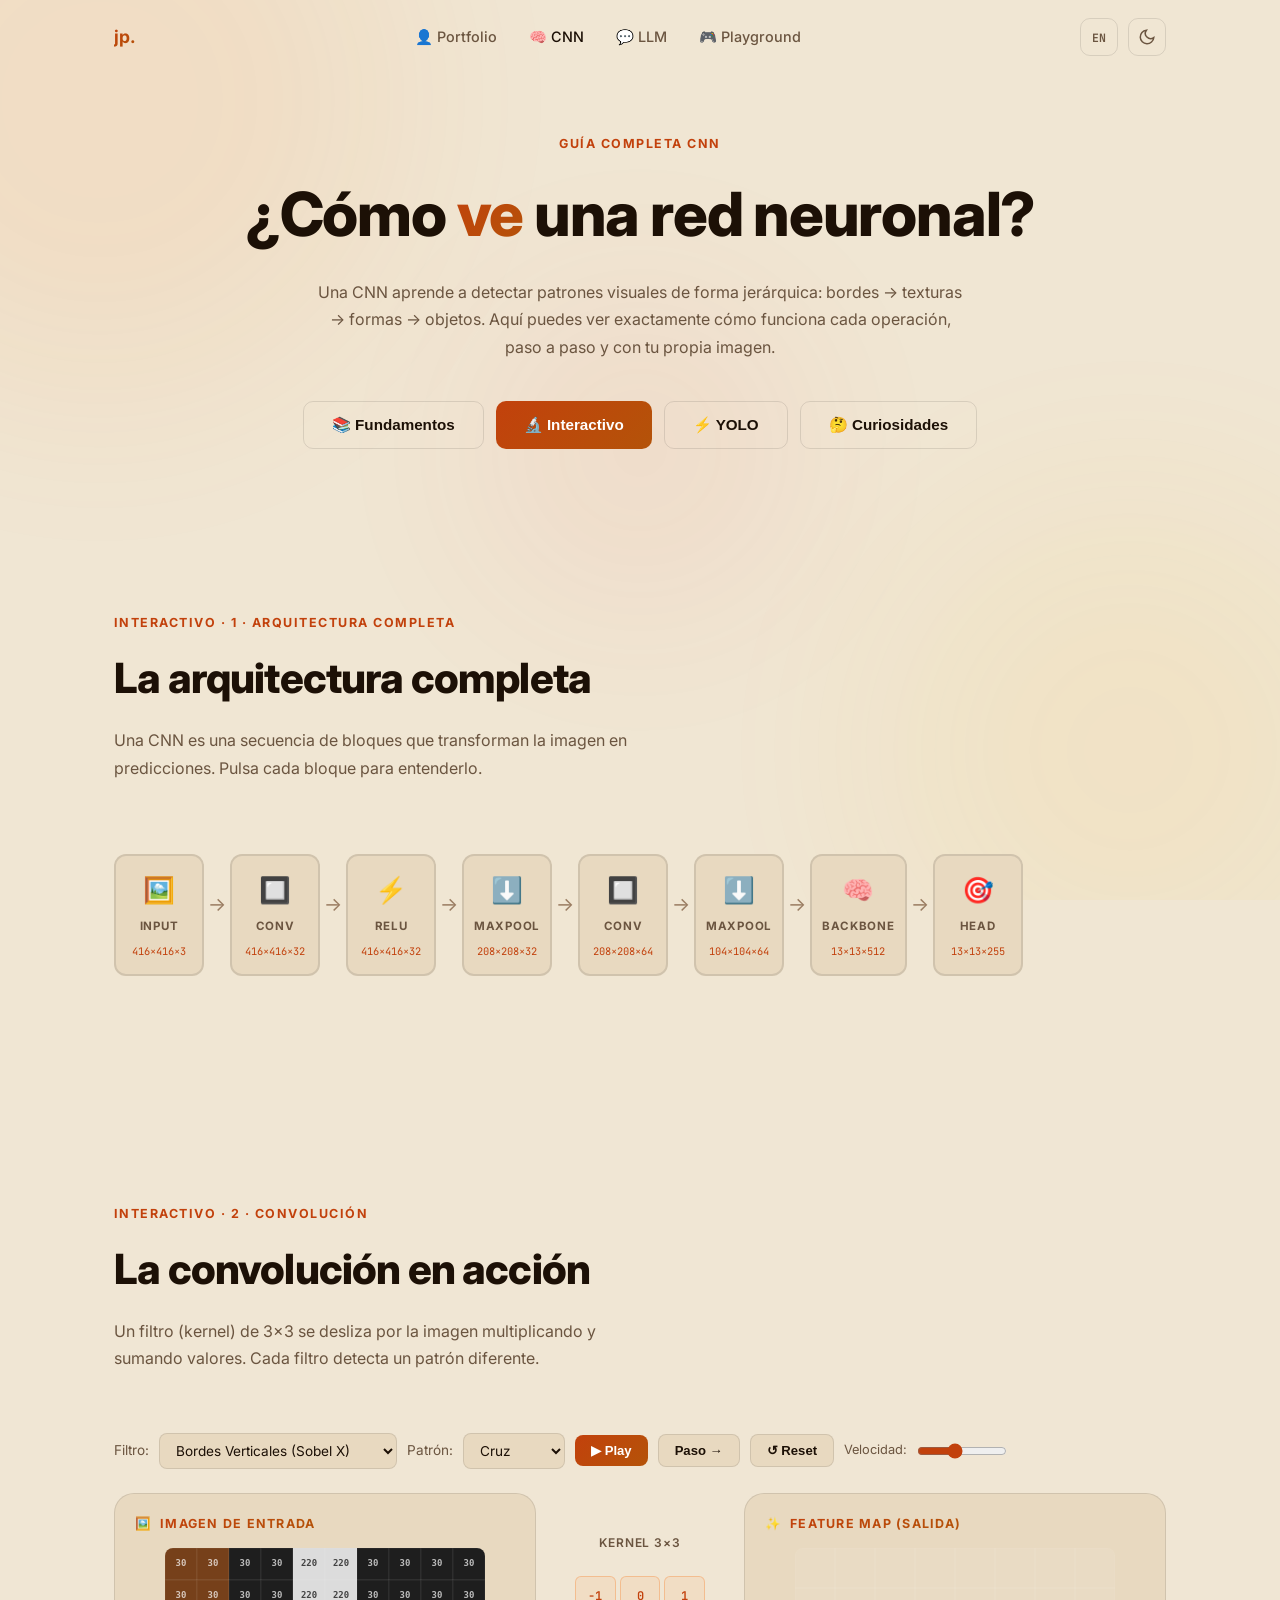
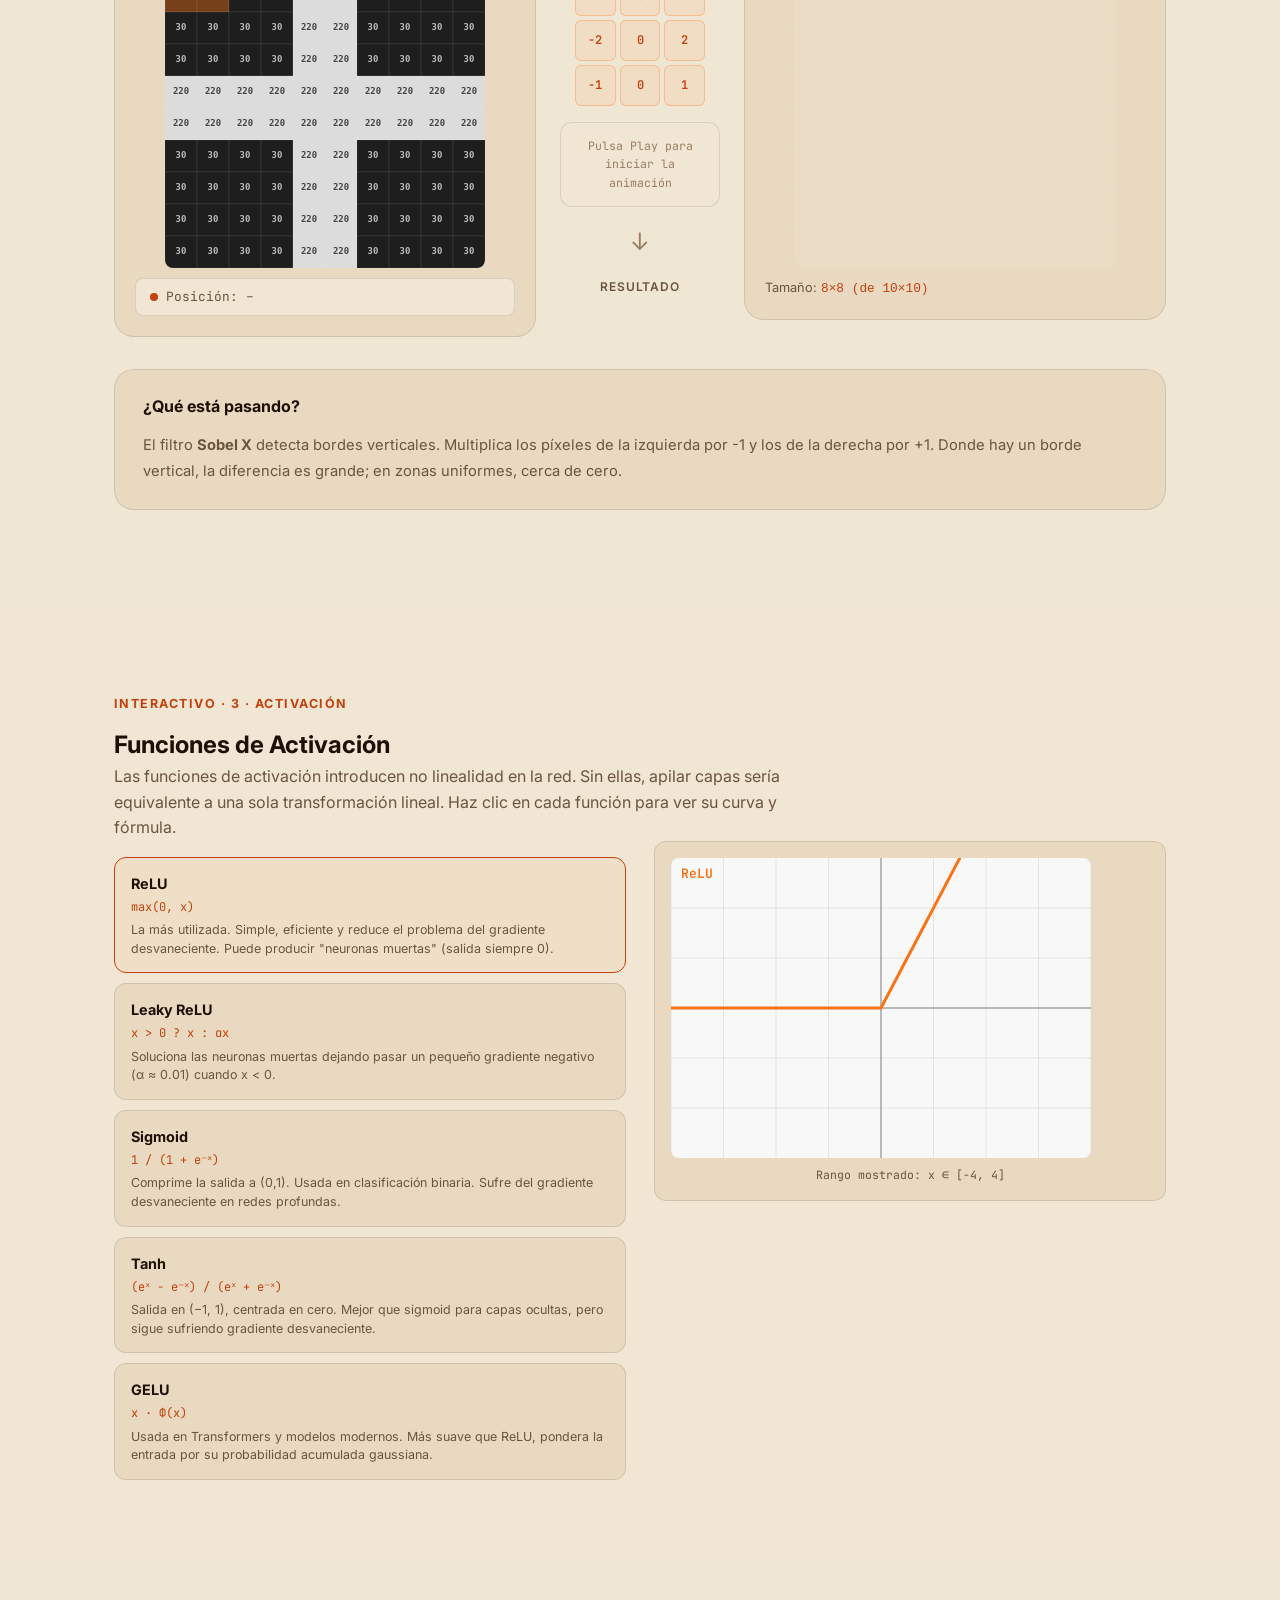
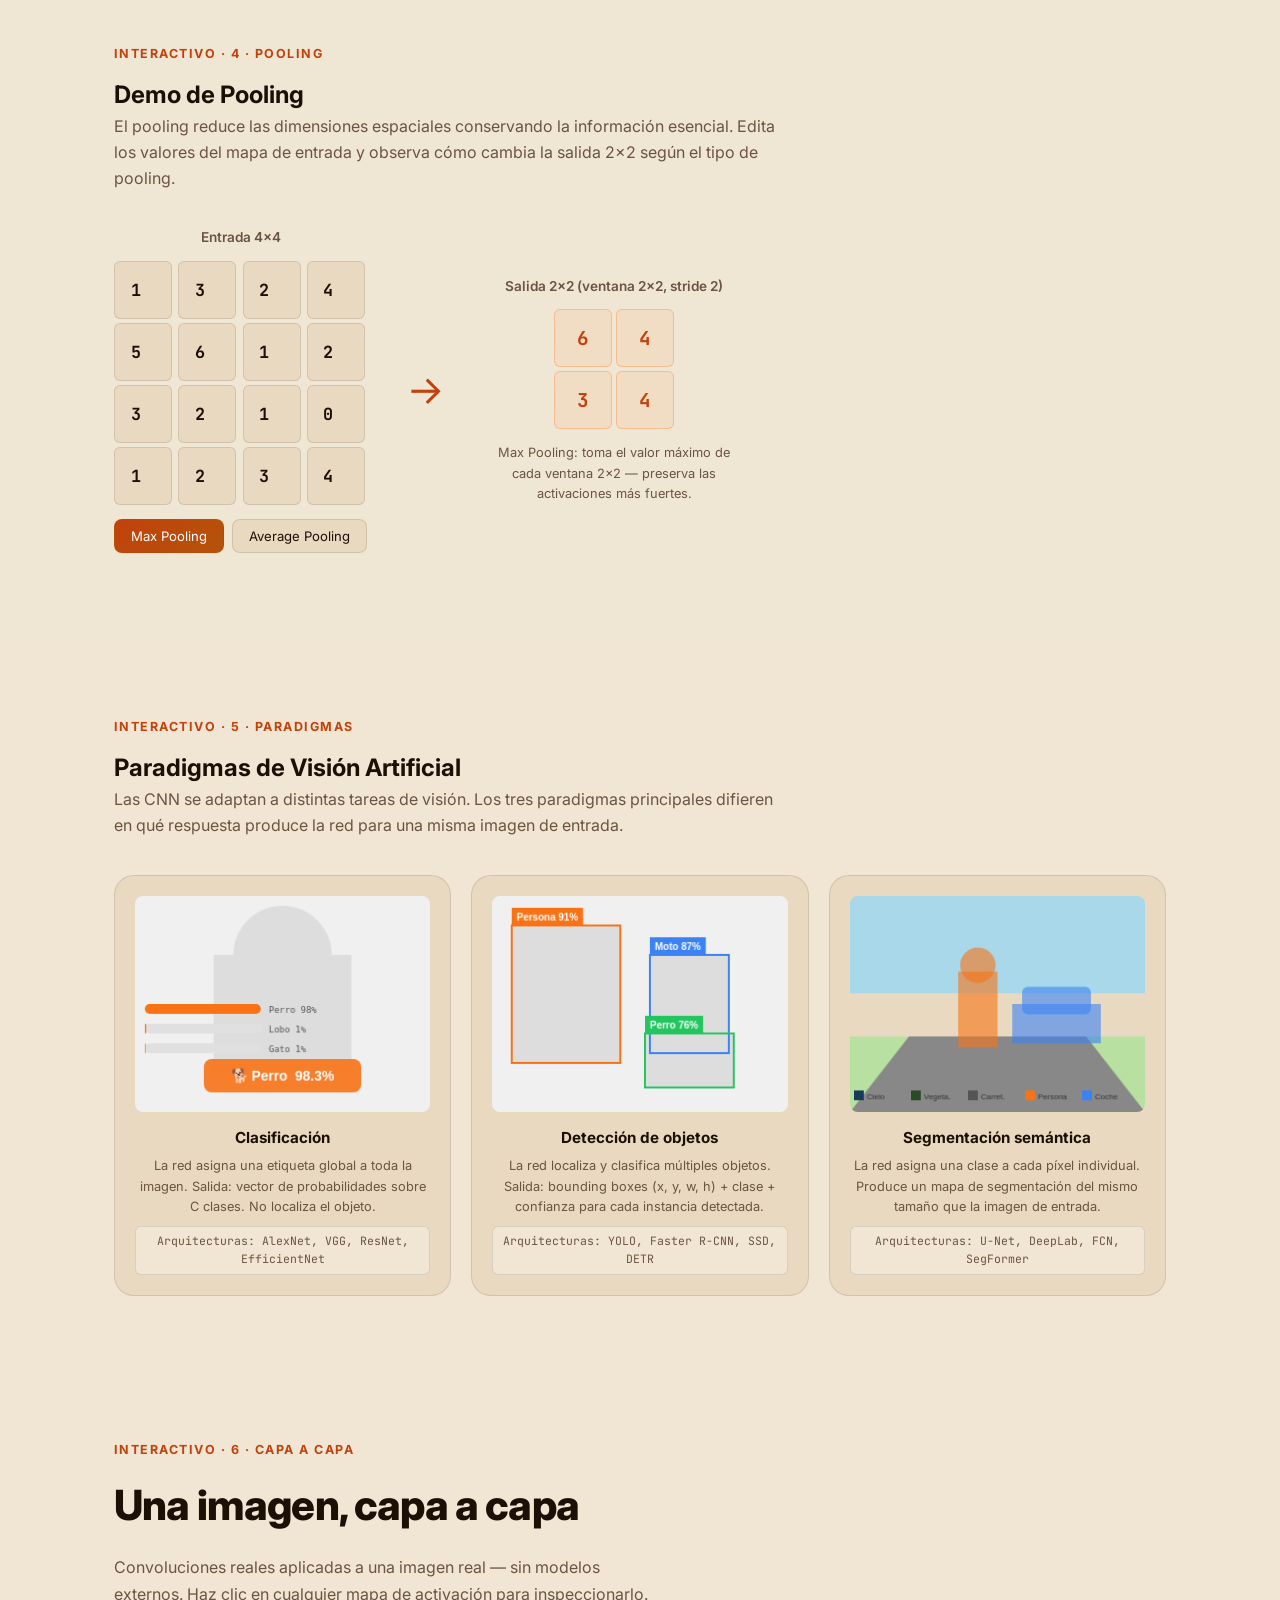
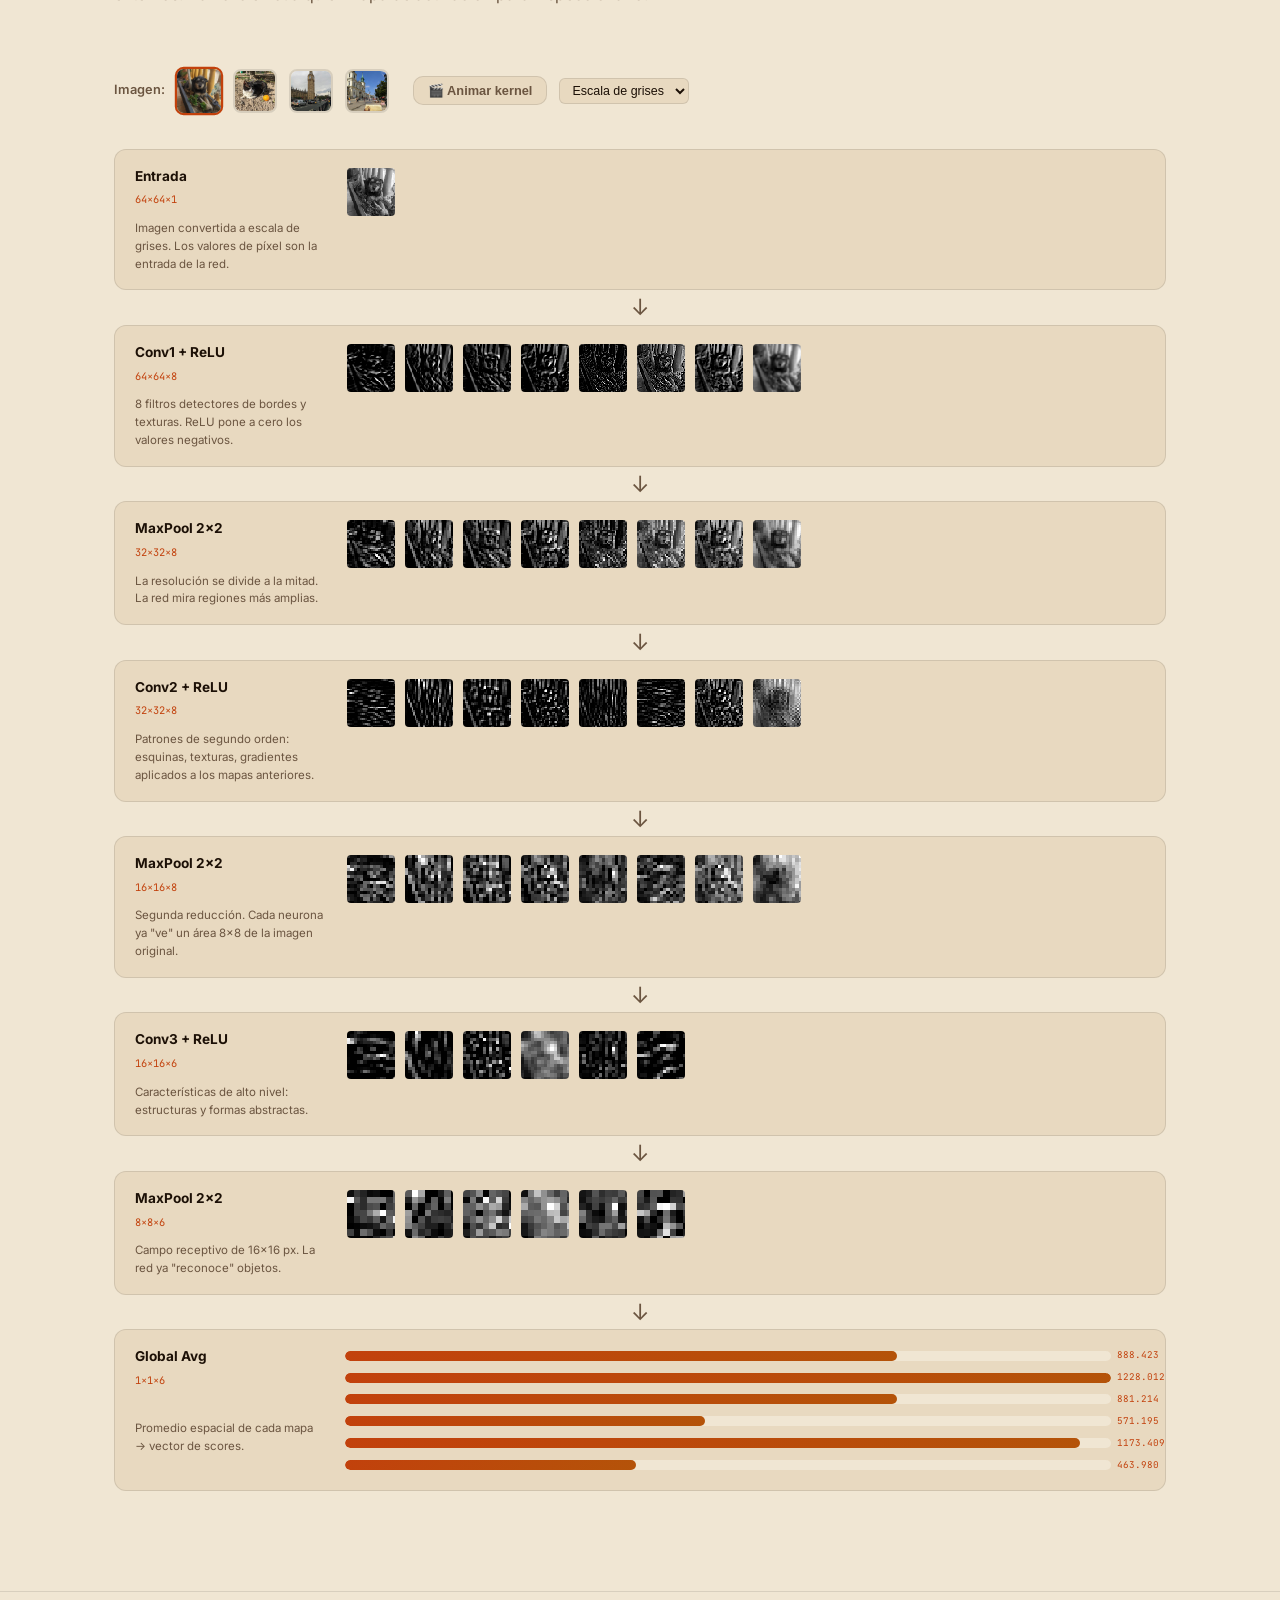
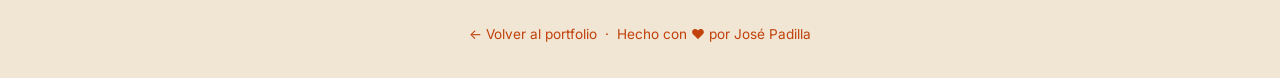
==== cnn.html @ 14a126c8 "Webpage up - First commit" ====
<!DOCTYPE html>
<html lang="es" data-theme="dark">

<head>
  <meta charset="UTF-8" />
  <meta name="viewport" content="width=device-width, initial-scale=1.0" />
  <title>CNNs · José Padilla</title>
  <meta name="description"
    content="Visualización interactiva de cómo funciona una red neuronal convolucional paso a paso." />
  <link rel="preconnect" href="https://fonts.googleapis.com" />
  <link rel="preconnect" href="https://fonts.gstatic.com" crossorigin />
  <link
    href="https://fonts.googleapis.com/css2?family=Inter:wght@400;500;600;700;800&family=JetBrains+Mono:wght@400;600&display=swap"
    rel="stylesheet" />
  <link rel="icon" type="image/svg+xml" href="favicon.svg" />
  <link rel="stylesheet" href="style.css" />


  <style>
    /* ── CNN PAGE EXTRAS ───────────────────────────────────── */
    .cnn-hero {
      padding: 130px 0 60px;
      text-align: center;
    }

    .cnn-hero .section-subtitle {
      max-width: 660px;
      margin: 0 auto 40px;
    }

    /* ── ARCHITECTURE PIPELINE ─────────────────────────────── */
    .arch-pipeline {
      display: flex;
      align-items: center;
      gap: 0;
      overflow-x: auto;
      padding: 12px 0 24px;
      scrollbar-width: thin;
      scrollbar-color: var(--accent) transparent;
    }

    .arch-block {
      display: flex;
      flex-direction: column;
      align-items: center;
      gap: 10px;
      cursor: pointer;
      flex-shrink: 0;
    }

    .arch-box {
      position: relative;
      border-radius: var(--radius);
      border: 2px solid var(--border);
      display: flex;
      flex-direction: column;
      align-items: center;
      justify-content: center;
      gap: 6px;
      padding: 14px 10px;
      transition: all var(--transition);
      min-width: 90px;
      background: var(--bg-card);
    }

    .arch-box:hover,
    .arch-block.active .arch-box {
      border-color: var(--accent);
      background: var(--bg-card-hover);
      transform: translateY(-4px);
      box-shadow: 0 8px 24px rgba(249, 115, 22, 0.25);
    }

    .arch-box .arch-icon {
      font-size: 1.6rem;
    }

    .arch-box .arch-name {
      font-size: 0.72rem;
      font-weight: 700;
      letter-spacing: 0.06em;
      text-transform: uppercase;
      color: var(--text-muted);
    }

    .arch-box .arch-shape {
      font-size: 0.65rem;
      font-family: 'JetBrains Mono', monospace;
      color: var(--accent);
      margin-top: 2px;
    }

    .arch-arrow {
      color: var(--text-dim);
      font-size: 1.2rem;
      flex-shrink: 0;
      padding: 0 4px;
      margin-top: -20px;
    }

    .arch-detail {
      display: none;
      background: var(--bg-card);
      border: 1px solid rgba(249, 115, 22, 0.3);
      border-radius: var(--radius-lg);
      padding: 28px 32px;
      margin-top: 24px;
      animation: fadeUp 0.3s ease;
    }

    .arch-detail.visible {
      display: grid;
      grid-template-columns: 1fr 1fr;
      gap: 24px;
    }

    .arch-detail h3 {
      grid-column: 1/-1;
      font-size: 1.1rem;
      font-weight: 700;
      margin-bottom: 4px;
    }

    .arch-detail p {
      color: var(--text-muted);
      font-size: 0.92rem;
      line-height: 1.7;
    }

    .arch-detail .formula {
      background: var(--bg);
      border: 1px solid var(--border);
      border-radius: var(--radius);
      padding: 16px;
      font-family: 'JetBrains Mono', monospace;
      font-size: 0.82rem;
      color: var(--accent-2);
      line-height: 1.8;
    }

    @media(max-width:600px) {
      .arch-detail.visible {
        grid-template-columns: 1fr;
      }
      .pool-layout {
        justify-content: center;
        margin-top: 28px;
      }
      .pool-arrow {
        display: none;
      }
      .pool-grid {
        width: fit-content;
        margin: 0 auto;
      }
      .pool-grid--output {
        grid-template-columns: repeat(2, 58px);
      }
      .pool-btns {
        justify-content: center;
      }
      .tensor-vis {
        flex-wrap: wrap;
        height: auto;
      }
      .arch-detail .formula {
        white-space: pre-wrap;
        word-break: break-word;
        font-size: 0.72rem;
      }
    }

    /* ── TENSOR VISUALIZER ─────────────────────────────────── */
    .tensor-vis {
      display: flex;
      gap: 3px;
      align-items: flex-end;
      min-height: 60px;
    }

    .tensor-slice {
      background: var(--gradient);
      border-radius: 2px;
      opacity: 0.7;
      transition: all 0.4s ease;
    }

    /* ── CONVOLUTION DEMO ──────────────────────────────────── */
    .conv-demo-grid {
      display: grid;
      grid-template-columns: 1fr auto 1fr;
      gap: 24px;
      align-items: start;
    }

    @media(max-width:768px) {
      .conv-demo-grid {
        grid-template-columns: 1fr 1fr;
        grid-template-rows: auto auto;
        gap: 10px;
      }
      .conv-demo-grid .conv-panel:first-child {
        grid-column: 1 / -1;
      }
      .conv-demo-grid .math-col {
        grid-column: 1;
        grid-row: 2;
        padding-top: 0;
      }
      .conv-demo-grid .conv-panel:last-child {
        grid-column: 2;
        grid-row: 2;
      }
      .math-arrow,
      .math-result-label {
        display: none;
      }
    }

    .conv-panel {
      background: var(--bg-card);
      border: 1px solid var(--border);
      border-radius: var(--radius-lg);
      padding: 20px;
    }

    .conv-panel h4 {
      font-size: 0.78rem;
      font-weight: 700;
      letter-spacing: 0.1em;
      text-transform: uppercase;
      color: var(--text-muted);
      margin-bottom: 14px;
      display: flex;
      align-items: center;
      gap: 8px;
    }

    .conv-panel h4 span {
      background: var(--gradient);
      -webkit-background-clip: text;
      -webkit-text-fill-color: transparent;
      background-clip: text;
    }

    canvas.grid-canvas {
      display: block;
      image-rendering: pixelated;
      border-radius: 8px;
      width: 100%;
      max-width: 320px;
      margin: 0 auto;
      cursor: default;
    }

    .math-col {
      display: flex;
      flex-direction: column;
      align-items: center;
      gap: 16px;
      padding-top: 40px;
    }

    .kernel-display {
      display: grid;
      grid-template-columns: repeat(3, 1fr);
      gap: 4px;
      width: 130px;
    }

    .kernel-cell {
      aspect-ratio: 1;
      display: flex;
      align-items: center;
      justify-content: center;
      border-radius: 6px;
      font-family: 'JetBrains Mono', monospace;
      font-size: 0.75rem;
      font-weight: 600;
      border: 1px solid rgba(249, 115, 22, 0.3);
      background: rgba(249, 115, 22, 0.08);
      color: var(--accent);
      transition: all 0.2s;
    }

    .math-step {
      background: var(--bg);
      border: 1px solid var(--border);
      border-radius: var(--radius);
      padding: 14px;
      font-family: 'JetBrains Mono', monospace;
      font-size: 0.72rem;
      color: var(--text-muted);
      width: 160px;
      text-align: center;
      min-height: 80px;
      display: flex;
      flex-direction: column;
      align-items: center;
      justify-content: center;
      gap: 4px;
      line-height: 1.6;
    }

    .math-result {
      font-size: 1.2rem;
      font-weight: 700;
      color: var(--accent);
    }

    .conv-controls {
      display: flex;
      gap: 10px;
      align-items: center;
      flex-wrap: wrap;
      margin-top: 20px;
    }

    .conv-controls select {
      padding: 8px 12px;
      background: var(--bg-card);
      border: 1px solid var(--border);
      border-radius: 8px;
      color: var(--text);
      font-family: inherit;
      font-size: 0.85rem;
      cursor: pointer;
    }

    .btn-sm {
      padding: 8px 16px;
      border-radius: 8px;
      font-size: 0.82rem;
      font-weight: 600;
      cursor: pointer;
      border: none;
      transition: all var(--transition);
    }

    .btn-sm.primary {
      background: var(--gradient);
      color: white;
    }

    .btn-sm.secondary {
      background: var(--bg-card);
      border: 1px solid var(--border);
      color: var(--text);
    }

    .btn-sm:hover {
      transform: translateY(-1px);
      opacity: 0.9;
    }

    .btn-sm:disabled {
      opacity: 0.4;
      cursor: not-allowed;
      transform: none;
    }

    .speed-label {
      font-size: 0.8rem;
      color: var(--text-muted);
    }

    input[type=range] {
      accent-color: var(--accent);
    }

    /* ── IMAGE UPLOAD ──────────────────────────────────────── */
    .upload-zone {
      border: 2px dashed rgba(249, 115, 22, 0.4);
      border-radius: var(--radius-lg);
      padding: 48px 24px;
      text-align: center;
      cursor: pointer;
      transition: all var(--transition);
      background: rgba(249, 115, 22, 0.03);
      position: relative;
    }

    .upload-zone:hover,
    .upload-zone.dragover {
      border-color: var(--accent);
      background: rgba(249, 115, 22, 0.07);
    }

    .upload-zone input[type=file] {
      position: absolute;
      inset: 0;
      opacity: 0;
      cursor: pointer;
      width: 100%;
      height: 100%;
    }

    .upload-icon {
      font-size: 2.5rem;
      margin-bottom: 12px;
    }

    .upload-zone p {
      color: var(--text-muted);
      font-size: 0.9rem;
    }

    .upload-zone strong {
      color: var(--text);
    }

    .layers-pipeline {
      display: flex;
      flex-direction: column;
      gap: 32px;
      margin-top: 40px;
    }

    .layer-row {
      display: grid;
      grid-template-columns: 200px 1fr;
      gap: 24px;
      align-items: center;
    }

    @media(max-width:640px) {
      .layer-row {
        grid-template-columns: 1fr;
      }
    }

    .layer-info {}

    .layer-info .layer-badge {
      display: inline-block;
      padding: 4px 12px;
      border-radius: 100px;
      font-size: 0.72rem;
      font-weight: 700;
      letter-spacing: 0.08em;
      text-transform: uppercase;
      margin-bottom: 8px;
    }

    .badge-conv {
      background: rgba(249, 115, 22, 0.15);
      color: var(--accent);
      border: 1px solid rgba(249, 115, 22, 0.3);
    }

    .badge-relu {
      background: rgba(251, 191, 36, 0.15);
      color: var(--accent-2);
      border: 1px solid rgba(251, 191, 36, 0.3);
    }

    .badge-pool {
      background: rgba(34, 197, 94, 0.12);
      color: #4ade80;
      border: 1px solid rgba(34, 197, 94, 0.25);
    }

    .badge-deep {
      background: rgba(168, 85, 247, 0.12);
      color: #c084fc;
      border: 1px solid rgba(168, 85, 247, 0.25);
    }

    .layer-info h4 {
      font-size: 0.95rem;
      font-weight: 700;
      margin-bottom: 4px;
    }

    .layer-info p {
      font-size: 0.82rem;
      color: var(--text-muted);
      line-height: 1.6;
    }

    .layer-canvases {
      display: flex;
      gap: 10px;
      overflow-x: auto;
      padding-bottom: 4px;
    }

    .layer-canvases canvas {
      border-radius: 8px;
      image-rendering: pixelated;
      flex-shrink: 0;
      border: 1px solid var(--border);
    }

    .layer-divider {
      display: flex;
      align-items: center;
      gap: 12px;
      color: var(--text-dim);
      font-size: 0.8rem;
      font-family: 'JetBrains Mono', monospace;
    }

    .layer-divider::before,
    .layer-divider::after {
      content: '';
      flex: 1;
      height: 1px;
      background: var(--border);
    }

    /* ── YOLO SECTION ──────────────────────────────────────── */
    .yolo-grid-wrap {
      display: grid;
      grid-template-columns: 1fr 1fr;
      gap: 32px;
      align-items: start;
    }

    @media(max-width:768px) {
      .yolo-grid-wrap {
        grid-template-columns: 1fr;
      }
    }

    .yolo-canvas-wrap {
      position: relative;
      background: var(--bg-card);
      border: 1px solid var(--border);
      border-radius: var(--radius-lg);
      overflow: hidden;
    }

    #yoloCanvas {
      display: block;
      width: 100%;
    }

    .yolo-steps {
      display: flex;
      flex-direction: column;
      gap: 16px;
    }

    .yolo-step {
      background: var(--bg-card);
      border: 1px solid var(--border);
      border-radius: var(--radius);
      padding: 18px 20px;
      cursor: pointer;
      transition: all var(--transition);
      border-left: 3px solid transparent;
    }

    .yolo-step:hover,
    .yolo-step.active {
      border-left-color: var(--accent);
      background: var(--bg-card-hover);
    }

    .yolo-step .step-num {
      font-size: 0.68rem;
      font-weight: 700;
      letter-spacing: 0.1em;
      text-transform: uppercase;
      color: var(--accent);
      margin-bottom: 4px;
    }

    .yolo-step h4 {
      font-size: 0.9rem;
      font-weight: 700;
      margin-bottom: 4px;
    }

    .yolo-step p {
      font-size: 0.82rem;
      color: var(--text-muted);
      line-height: 1.6;
    }

    /* ── OUTPUT FORMAT ─────────────────────────────────────── */
    .output-format {
      display: flex;
      gap: 6px;
      flex-wrap: wrap;
      margin-top: 16px;
    }

    .out-box {
      padding: 8px 12px;
      border-radius: 8px;
      font-family: 'JetBrains Mono', monospace;
      font-size: 0.75rem;
      font-weight: 600;
      text-align: center;
    }

    .out-box small {
      display: block;
      font-size: 0.65rem;
      opacity: 0.7;
      font-weight: 400;
      margin-top: 2px;
    }

    .out-coord {
      background: rgba(249, 115, 22, 0.12);
      color: var(--accent);
      border: 1px solid rgba(249, 115, 22, 0.3);
    }

    .out-conf {
      background: rgba(251, 191, 36, 0.12);
      color: var(--accent-2);
      border: 1px solid rgba(251, 191, 36, 0.3);
    }

    .out-class {
      background: rgba(168, 85, 247, 0.12);
      color: #c084fc;
      border: 1px solid rgba(168, 85, 247, 0.3);
    }

    /* ── STEP INDICATOR ────────────────────────────────────── */
    .step-indicator {
      display: flex;
      align-items: center;
      gap: 8px;
      font-family: 'JetBrains Mono', monospace;
      font-size: 0.8rem;
      color: var(--text-muted);
      padding: 8px 14px;
      background: var(--bg);
      border-radius: 8px;
      border: 1px solid var(--border);
    }

    .step-indicator .dot {
      width: 8px;
      height: 8px;
      border-radius: 50%;
      background: var(--accent);
      animation: pulse 1.2s ease infinite;
    }

    /* ── TABS ────────────────────────────────────────────────── */
    .tab-nav-btn {
      background: none;
      border: none;
      color: var(--text-muted);
      font: inherit;
      cursor: pointer;
      padding: 0;
      transition: color 0.2s;
    }

    .tab-nav-btn:hover {
      color: var(--text);
    }

    .tab-nav-btn.active {
      color: var(--accent);
    }

    .cnn-subnav {
      display: flex;
      gap: 0;
      background: var(--bg);
      border-bottom: 1px solid var(--border);
      position: sticky;
      top: 72px;
      z-index: 90;
      overflow-x: auto;
      scrollbar-width: none;
    }

    .cnn-subnav::-webkit-scrollbar {
      display: none;
    }

    .cnn-subnav-btn {
      padding: 14px 26px;
      background: none;
      border: none;
      border-bottom: 3px solid transparent;
      color: var(--text-muted);
      font-family: inherit;
      font-size: 0.88rem;
      font-weight: 600;
      cursor: pointer;
      transition: all 0.2s;
      white-space: nowrap;
      flex-shrink: 0;
    }

    .cnn-subnav-btn.active {
      color: var(--accent);
      border-bottom-color: var(--accent);
    }

    .cnn-subnav-btn:hover:not(.active) {
      color: var(--text);
    }

    .tab-panel {
      display: none;
    }

    .tab-panel.active {
      display: block;
    }

    /* ── HISTORY TIMELINE ────────────────────────────────────── */
    .cnn-timeline {
      position: relative;
      padding-left: 52px;
    }

    .cnn-timeline::before {
      content: '';
      position: absolute;
      left: 20px;
      top: 0;
      bottom: 0;
      width: 2px;
      background: var(--gradient);
      border-radius: 2px;
    }

    .cnn-tl-item {
      position: relative;
      margin-bottom: 28px;
    }

    .cnn-tl-item::before {
      content: attr(data-year);
      position: absolute;
      left: -64px;
      top: 4px;
      font-family: 'JetBrains Mono', monospace;
      font-size: 0.68rem;
      font-weight: 700;
      color: var(--accent);
      background: var(--bg-card);
      border: 1px solid var(--border);
      padding: 3px 7px;
      border-radius: 6px;
      white-space: nowrap;
    }

    .cnn-tl-dot {
      position: absolute;
      left: -37px;
      top: 8px;
      width: 12px;
      height: 12px;
      border-radius: 50%;
      background: var(--gradient);
      border: 2px solid var(--bg);
    }

    .cnn-tl-card {
      background: var(--bg-card);
      border: 1px solid var(--border);
      border-radius: var(--radius);
      padding: 14px 18px;
    }

    .cnn-tl-card h4 {
      font-size: 0.92rem;
      font-weight: 700;
      margin-bottom: 4px;
    }

    .cnn-tl-card p {
      font-size: 0.82rem;
      color: var(--text-muted);
      line-height: 1.6;
      margin: 0;
    }

    .cnn-tl-badge {
      display: inline-block;
      font-size: 0.65rem;
      font-weight: 700;
      background: var(--gradient);
      color: white;
      padding: 2px 7px;
      border-radius: 4px;
      margin-bottom: 7px;
      font-family: 'JetBrains Mono', monospace;
    }

    /* ── COMPONENTS / APPS / LIMITS / REFS ─────────────────────── */
    .comp-grid {
      display: grid;
      grid-template-columns: repeat(auto-fit, minmax(240px, 1fr));
      gap: 14px;
    }

    .comp-card {
      background: var(--bg-card);
      border: 1px solid var(--border);
      border-radius: var(--radius);
      padding: 18px 20px;
    }

    .comp-card .comp-icon {
      font-size: 1.6rem;
      margin-bottom: 8px;
    }

    .comp-card h4 {
      font-size: 0.92rem;
      font-weight: 700;
      margin-bottom: 5px;
    }

    .comp-card p {
      font-size: 0.8rem;
      color: var(--text-muted);
      line-height: 1.6;
      margin-bottom: 8px;
    }

    .comp-card .comp-formula {
      font-family: 'JetBrains Mono', monospace;
      font-size: 0.7rem;
      color: var(--accent);
      background: var(--bg);
      border: 1px solid var(--border);
      padding: 7px 10px;
      border-radius: 6px;
      line-height: 1.7;
    }

    .why-grid {
      display: grid;
      grid-template-columns: repeat(auto-fit, minmax(200px, 1fr));
      gap: 12px;
    }

    .why-card {
      background: var(--bg-card);
      border: 1px solid rgba(249, 115, 22, 0.25);
      border-radius: var(--radius);
      padding: 16px 18px;
    }

    .why-card h4 {
      font-size: 0.88rem;
      font-weight: 700;
      color: var(--accent);
      margin-bottom: 5px;
    }

    .why-card p {
      font-size: 0.8rem;
      color: var(--text-muted);
      line-height: 1.6;
      margin: 0;
    }

    .app-grid {
      display: grid;
      grid-template-columns: repeat(auto-fit, minmax(190px, 1fr));
      gap: 12px;
    }

    .app-card {
      background: var(--bg-card);
      border: 1px solid var(--border);
      border-radius: var(--radius);
      padding: 16px 18px;
    }

    .app-card .app-icon {
      font-size: 1.4rem;
      margin-bottom: 7px;
    }

    .app-card h4 {
      font-size: 0.88rem;
      font-weight: 700;
      margin-bottom: 4px;
    }

    .app-card p {
      font-size: 0.78rem;
      color: var(--text-muted);
      line-height: 1.5;
      margin: 0;
    }

    .limit-grid {
      display: grid;
      grid-template-columns: repeat(auto-fit, minmax(240px, 1fr));
      gap: 12px;
    }

    .limit-card {
      background: var(--bg-card);
      border: 1px solid rgba(239, 68, 68, 0.2);
      border-radius: var(--radius);
      padding: 16px 18px;
    }

    .limit-card h4 {
      font-size: 0.88rem;
      font-weight: 700;
      margin-bottom: 4px;
    }

    .limit-card p {
      font-size: 0.8rem;
      color: var(--text-muted);
      line-height: 1.6;
      margin: 0;
    }

    .ref-list {
      list-style: none;
      padding: 0;
      display: flex;
      flex-direction: column;
      gap: 8px;
    }

    .ref-list li {
      font-size: 0.82rem;
      line-height: 1.6;
      padding: 10px 14px;
      background: var(--bg-card);
      border: 1px solid var(--border);
      border-radius: var(--radius);
    }

    .ref-list a {
      color: var(--accent);
    }

    .ref-year {
      font-family: 'JetBrains Mono', monospace;
      font-size: 0.7rem;
      color: var(--accent);
      font-weight: 700;
      margin-right: 8px;
    }

    /* ── ACTIVATION CHART ────────────────────────────────────── */
    .act-wrap {
      background: var(--bg-card);
      border: 1px solid var(--border);
      border-radius: var(--radius-lg);
      padding: 24px;
    }

    #activationCanvas {
      display: block;
      width: 100%;
      border-radius: 8px;
    }

    .act-legend {
      display: flex;
      gap: 20px;
      margin-top: 12px;
      flex-wrap: wrap;
    }

    .act-legend-item {
      display: flex;
      align-items: center;
      gap: 7px;
      font-size: 0.82rem;
    }

    .act-legend-dot {
      width: 16px;
      height: 4px;
      border-radius: 2px;
    }

    .act-cards {
      display: grid;
      grid-template-columns: repeat(auto-fit, minmax(175px, 1fr));
      gap: 12px;
      margin-top: 16px;
    }

    .act-card {
      background: var(--bg);
      border: 1px solid var(--border);
      border-radius: var(--radius);
      padding: 14px 16px;
    }

    .act-card h5 {
      font-size: 0.85rem;
      font-weight: 700;
      margin-bottom: 4px;
    }

    .act-card .act-formula {
      font-family: 'JetBrains Mono', monospace;
      font-size: 0.75rem;
      color: var(--accent);
      margin-bottom: 4px;
    }

    .act-card p {
      font-size: 0.78rem;
      color: var(--text-muted);
      line-height: 1.5;
      margin: 0;
    }

    /* ── POOLING DEMO ─────────────────────────────────────────── */
    .pool-demo-wrap {
      display: flex;
      align-items: center;
      gap: 28px;
      flex-wrap: wrap;
    }

    .pool-grid-4 {
      display: grid;
      grid-template-columns: repeat(4, 1fr);
      gap: 4px;
    }

    .pool-grid-2 {
      display: grid;
      grid-template-columns: repeat(2, 1fr);
      gap: 4px;
    }

    .pool-cell {
      width: 52px;
      height: 52px;
      display: flex;
      align-items: center;
      justify-content: center;
      font-family: 'JetBrains Mono', monospace;
      font-weight: 700;
      font-size: 1rem;
      border-radius: 6px;
      border: 1px solid;
    }

    .pool-result-cell {
      width: 108px;
      height: 108px;
      font-size: 1.4rem;
    }

    .pool-arrow {
      font-size: 2rem;
      color: var(--accent);
    }

    #poolFormula {
      font-size: 0.8rem;
      color: var(--text-muted);
      margin-top: 10px;
      font-family: 'JetBrains Mono', monospace;
    }

    /* ── PARADIGMS ────────────────────────────────────────────── */
    .paradigm-grid {
      display: grid;
      grid-template-columns: repeat(auto-fit, minmax(210px, 1fr));
      gap: 20px;
      margin-top: 36px;
    }

    .paradigm-card {
      background: var(--bg-card);
      border: 1px solid var(--border);
      border-radius: var(--radius-lg);
      padding: 20px;
      text-align: center;
    }

    .paradigm-card canvas {
      display: block;
      margin: 0 auto;
      border-radius: 8px;
      max-width: 100%;
    }

    .paradigm-card h4 {
      font-size: 0.95rem;
      font-weight: 700;
      margin: 14px 0 6px;
    }

    .paradigm-card p {
      font-size: 0.8rem;
      color: var(--text-muted);
      line-height: 1.6;
      margin: 0;
    }

    /* ── FUNDAMENTOS SECTIONS ─────────────────────────────────── */
    .fund-section {
      padding: 80px 0;
    }

    .fund-section--alt {
      background: rgba(255, 255, 255, 0.015);
    }

    .fund-lead {
      font-size: 1.05rem;
      color: var(--text-muted);
      max-width: 760px;
      line-height: 1.8;
      margin-bottom: 36px;
    }

    .fund-two-col {
      display: grid;
      grid-template-columns: 1fr 1fr;
      gap: 20px;
    }

    @media(max-width:700px) {
      .fund-two-col {
        grid-template-columns: 1fr;
      }
    }

    .fund-box {
      background: var(--bg-card);
      border: 1px solid var(--border);
      border-radius: var(--radius);
      padding: 22px 24px;
    }

    .fund-box--problem {
      border-color: rgba(239, 68, 68, 0.2);
    }

    .fund-box--solution {
      border-color: rgba(34, 197, 94, 0.2);
    }

    .fund-box h3 {
      font-size: 0.95rem;
      font-weight: 700;
      margin-bottom: 14px;
    }

    .fund-box ul {
      margin: 0;
      padding-left: 20px;
    }

    .fund-box li {
      font-size: 0.85rem;
      color: var(--text-muted);
      line-height: 1.7;
      margin-bottom: 6px;
    }

    /* History timeline (Fundamentos version) */
    .hist-timeline {
      position: relative;
      display: flex;
      flex-direction: column;
      gap: 0;
    }

    .hist-timeline::before {
      content: '';
      position: absolute;
      left: 74px;
      top: 0;
      bottom: 0;
      width: 2px;
      background: var(--gradient);
      border-radius: 2px;
    }

    .hist-item {
      display: flex;
      gap: 24px;
      align-items: flex-start;
      margin-bottom: 18px;
      position: relative;
    }

    .hist-year {
      width: 58px;
      flex-shrink: 0;
      font-family: 'JetBrains Mono', monospace;
      font-size: 0.72rem;
      font-weight: 700;
      color: var(--accent);
      text-align: right;
      padding-top: 14px;
    }

    .hist-content {
      flex: 1;
      background: var(--bg-card);
      border: 1px solid var(--border);
      border-radius: var(--radius);
      padding: 14px 18px;
      margin-left: 18px;
    }

    .hist-content strong {
      font-size: 0.92rem;
      display: block;
      margin-bottom: 4px;
    }

    .hist-content p {
      font-size: 0.82rem;
      color: var(--text-muted);
      line-height: 1.6;
      margin: 0;
    }

    /* Components */
    .comp-card h3 {
      font-size: 0.92rem;
      font-weight: 700;
      margin-bottom: 5px;
    }

    .comp-card p {
      font-size: 0.8rem;
      color: var(--text-muted);
      line-height: 1.6;
      margin-bottom: 8px;
    }

    .comp-card .comp-icon {
      font-size: 1.6rem;
      margin-bottom: 8px;
    }

    /* Why grid */
    .why-card .why-num {
      font-family: 'JetBrains Mono', monospace;
      font-size: 1.8rem;
      font-weight: 700;
      color: rgba(249, 115, 22, 0.15);
      line-height: 1;
      margin-bottom: 8px;
    }

    .why-card h3 {
      font-size: 0.9rem;
      font-weight: 700;
      color: var(--accent);
      margin-bottom: 6px;
    }

    .why-card p {
      font-size: 0.82rem;
      color: var(--text-muted);
      line-height: 1.6;
      margin: 0;
    }

    /* Apps */
    .app-card h3 {
      font-size: 0.88rem;
      font-weight: 700;
      margin-bottom: 4px;
    }

    .app-card p {
      font-size: 0.78rem;
      color: var(--text-muted);
      line-height: 1.5;
      margin: 0;
    }

    .app-card .app-icon {
      font-size: 1.6rem;
      margin-bottom: 8px;
    }

    /* Limitations */
    .lim-grid {
      display: grid;
      grid-template-columns: repeat(auto-fit, minmax(240px, 1fr));
      gap: 12px;
    }

    .lim-card {
      background: var(--bg-card);
      border: 1px solid rgba(239, 68, 68, 0.2);
      border-radius: var(--radius);
      padding: 16px 18px;
    }

    .lim-card .lim-icon {
      font-size: 1.4rem;
      margin-bottom: 8px;
    }

    .lim-card h3 {
      font-size: 0.88rem;
      font-weight: 700;
      margin-bottom: 4px;
    }

    .lim-card p {
      font-size: 0.8rem;
      color: var(--text-muted);
      line-height: 1.6;
      margin: 0;
    }

    /* References */
    .ref-item {
      display: flex;
      gap: 14px;
      align-items: flex-start;
      padding: 12px 16px;
      background: var(--bg-card);
      border: 1px solid var(--border);
      border-radius: var(--radius);
      text-decoration: none;
      color: var(--text);
      transition: border-color 0.2s;
    }

    .ref-item:hover {
      border-color: var(--accent);
    }

    .ref-item .ref-year {
      font-family: 'JetBrains Mono', monospace;
      font-size: 0.7rem;
      color: var(--accent);
      font-weight: 700;
      flex-shrink: 0;
      padding-top: 2px;
    }

    .ref-body {
      font-size: 0.83rem;
      line-height: 1.6;
    }

    .ref-venue {
      color: var(--text-muted);
      font-size: 0.78rem;
      display: inline-block;
      margin-left: 6px;
    }

    /* ── ACTIVATION INTERACTIVE ───────────────────────────────── */
    .act-layout {
      display: grid;
      grid-template-columns: 1fr 1fr;
      gap: 28px;
      align-items: start;
    }

    @media(max-width:760px) {
      .act-layout {
        grid-template-columns: 1fr;
      }
    }

    .act-cards {
      display: flex;
      flex-direction: column;
      gap: 10px;
    }

    .act-card {
      background: var(--bg-card);
      border: 1px solid var(--border);
      border-radius: var(--radius);
      padding: 14px 16px;
      cursor: pointer;
      transition: all 0.2s;
    }

    .act-card.active {
      border-color: var(--accent);
      background: rgba(249, 115, 22, 0.06);
    }

    .act-name {
      font-size: 0.9rem;
      font-weight: 700;
      margin-bottom: 3px;
    }

    .act-formula {
      font-family: 'JetBrains Mono', monospace;
      font-size: 0.75rem;
      color: var(--accent);
      margin-bottom: 5px;
    }

    .act-desc {
      font-size: 0.78rem;
      color: var(--text-muted);
      line-height: 1.5;
    }

    .act-canvas-wrap {
      background: var(--bg-card);
      border: 1px solid var(--border);
      border-radius: var(--radius);
      padding: 16px;
      text-align: center;
    }

    #actCanvas {
      display: block;
      border-radius: 8px;
      max-width: 100%;
    }

    .act-canvas-label {
      font-size: 0.72rem;
      color: var(--text-muted);
      margin-top: 8px;
      font-family: 'JetBrains Mono', monospace;
    }

    /* ── POOLING INTERACTIVE ──────────────────────────────────── */
    .pool-layout {
      display: flex;
      gap: 40px;
      align-items: center;
      flex-wrap: wrap;
      margin-top: 36px;
    }

    .pool-input-wrap,
    .pool-output-wrap {
      text-align: center;
    }

    .pool-label {
      font-size: 0.85rem;
      font-weight: 600;
      margin-bottom: 12px;
      color: var(--text-muted);
    }

    .pool-grid {
      display: grid;
      gap: 4px;
    }

    .pool-grid--input {
      grid-template-columns: repeat(4, 1fr);
    }

    .pool-grid--output {
      grid-template-columns: repeat(2, 58px);
      width: fit-content;
      margin: 0 auto;
    }

    .pool-cell {
      width: 58px;
      height: 58px;
      border-radius: 6px;
      border: 1px solid var(--border);
      background: var(--bg-card);
      font-family: 'JetBrains Mono', monospace;
      font-size: 1.05rem;
      font-weight: 700;
      text-align: center;
      color: var(--text);
    }

    .pool-cell--out {
      display: flex;
      align-items: center;
      justify-content: center;
      background: rgba(249, 115, 22, 0.08);
      border-color: rgba(249, 115, 22, 0.3);
      font-size: 1.2rem;
      color: var(--accent);
    }

    .pool-btns {
      display: flex;
      gap: 8px;
      margin-top: 14px;
      justify-content: center;
    }

    .pool-btn {
      padding: 8px 16px;
      background: var(--bg-card);
      border: 1px solid var(--border);
      border-radius: 8px;
      font-size: 0.82rem;
      cursor: pointer;
      font-family: inherit;
      color: var(--text);
      transition: all 0.2s;
    }

    .pool-btn.active {
      background: var(--gradient);
      color: white;
      border-color: transparent;
    }

    .pool-arrow {
      font-size: 2.5rem;
      color: var(--accent);
      flex-shrink: 0;
    }

    .pool-explain {
      font-size: 0.8rem;
      color: var(--text-muted);
      margin-top: 14px;
      max-width: 260px;
      line-height: 1.6;
    }

    /* ── CNN PIPELINE VISUALIZER ─────────────────────────────── */
    .pipe-controls {
      display: flex; align-items: center; gap: 12px; flex-wrap: wrap; margin-bottom: 28px;
    }
    .pipe-img-thumb {
      width: 44px; height: 44px; border-radius: 8px; border: 2px solid var(--border);
      cursor: pointer; object-fit: cover;
      transition: border-color .2s, transform .2s;
    }
    .pipe-img-thumb.active, .pipe-img-thumb:hover { border-color: var(--accent); transform: scale(1.1); }
    .pipe-stages {
      display: flex; flex-direction: column; gap: 0; padding: 8px 0 20px;
    }
    .pipe-stage {
      display: grid;
      grid-template-columns: 190px 1fr;
      grid-template-rows: auto auto;
      gap: 12px 20px;
      align-items: start;
      background: var(--bg-card);
      border: 1px solid var(--border);
      border-radius: 12px;
      padding: 16px 20px;
      width: 100%; box-sizing: border-box;
    }
    .pipe-stage-head {
      grid-column: 1; grid-row: 1;
      text-align: left; padding: 0;
      background: none; border: none; border-radius: 0;
    }
    .pipe-stage-name { font-size: 0.85rem; font-weight: 700; }
    .pipe-stage-dim  { font-size: 0.65rem; color: var(--accent); font-family: 'JetBrains Mono',monospace; margin-top: 4px; display: block; }
    .pipe-maps {
      grid-column: 2; grid-row: 1 / span 2;
      display: flex; flex-wrap: wrap; gap: 6px; align-content: flex-start;
    }
    .pipe-map-wrap {
      position: relative; width: 52px; height: 52px;
      cursor: pointer; border-radius: 6px; overflow: hidden;
      border: 2px solid transparent; transition: border-color .15s, transform .15s;
    }
    .pipe-map-wrap:hover { border-color: var(--accent); transform: scale(1.08); z-index: 2; }
    .pipe-map-canvas { width: 52px !important; height: 52px !important; image-rendering: pixelated; display: block; }
    .pipe-stage-desc {
      grid-column: 1; grid-row: 2;
      font-size: 0.72rem; color: var(--text-muted);
      line-height: 1.55; padding: 0;
    }
    .pipe-arrow {
      text-align: center; font-size: 1.4rem; color: var(--text-muted);
      padding: 6px 0; line-height: 1;
    }
    .pipe-gap-bars { grid-column: 2; grid-row: 1 / span 2; display: flex; flex-direction: column; gap: 7px; padding: 2px 0; align-self: center; }
    .pipe-gap-row { display: flex; align-items: center; gap: 6px; }
    .pipe-gap-bar-track {
      flex: 1; height: 10px; background: var(--bg); border-radius: 5px; overflow: hidden;
    }
    .pipe-gap-bar-fill {
      height: 100%; background: var(--gradient); border-radius: 5px; transition: width .6s ease;
    }
    .pipe-gap-val { font-size: 0.58rem; font-family: 'JetBrains Mono',monospace; color: var(--accent); width: 28px; text-align: right; flex-shrink: 0; }
    /* Detail panel */
    .pipe-detail {
      display: none; margin-top: 16px;
      background: var(--bg-card); border: 1px solid var(--border); border-radius: 12px; padding: 20px;
    }
    .pipe-detail.open { display: grid; grid-template-columns: auto 1fr; gap: 20px; align-items: start; }
    .pipe-detail-left { display: flex; flex-direction: column; gap: 10px; align-items: center; }
    .pipe-detail-canvas { image-rendering: pixelated; border-radius: 8px; display: block; }
    .pipe-detail-right h4 { font-size: 0.95rem; font-weight: 700; margin-bottom: 6px; }
    .pipe-detail-right p { font-size: 0.82rem; color: var(--text-muted); line-height: 1.6; }
    .kernel-vis { display: grid; grid-template-columns: repeat(3,1fr); gap: 3px; }
    .kernel-vis-cell {
      width: 30px; height: 24px; border-radius: 4px;
      display: flex; align-items: center; justify-content: center;
      font-size: 0.58rem; font-family: 'JetBrains Mono',monospace; font-weight: 600;
    }
    .pipe-detail-tag {
      display: inline-block; font-size: 0.68rem; font-weight: 700; letter-spacing: .07em;
      text-transform: uppercase; color: var(--accent); margin-bottom: 8px;
    }
    /* Kernel animation */
    .pipe-anim-wrap {
      display: none; margin: 16px 0;
      background: var(--bg-card); border: 1px solid var(--border); border-radius: 12px; padding: 20px;
      gap: 20px; align-items: flex-start; flex-wrap: wrap;
    }
    .pipe-anim-wrap.open { display: flex; }
    .pipe-anim-box { display: flex; flex-direction: column; align-items: center; gap: 6px; }
    .pipe-anim-label { font-size: 0.7rem; font-weight: 600; color: var(--text-muted); }
    .pipe-anim-canvas { border-radius: 8px; image-rendering: pixelated; display: block; }
    .pipe-anim-controls { display: flex; gap: 8px; flex-wrap: wrap; align-items: center; }
    .pipe-anim-info {
      font-size: 0.72rem; color: var(--text-muted); line-height: 1.6; max-width: 260px; align-self: center;
    }
    .kernel-sel {
      background: var(--bg-card); border: 1px solid var(--border); border-radius: 6px;
      color: var(--text); padding: 4px 8px; font-size: 0.78rem; cursor: pointer;
    }

    /* ── PARADIGMS ───────────────────────────────────────────── */
    .paradigm-card h3 {
      font-size: 0.95rem;
      font-weight: 700;
      margin: 14px 0 6px;
    }

    .paradigm-card p {
      font-size: 0.8rem;
      color: var(--text-muted);
      line-height: 1.6;
      margin: 0 0 8px;
    }

    .paradigm-example {
      font-size: 0.72rem;
      color: var(--text-muted);
      font-family: 'JetBrains Mono', monospace;
      background: var(--bg);
      border: 1px solid var(--border);
      padding: 5px 10px;
      border-radius: 6px;
    }

    .paradigm-canvas {
      display: block;
      margin: 0 auto;
      border-radius: 8px;
      max-width: 100%;
    }

    /* ── YOLO TAB ──────────────────────────────────────────────── */
    .yolo-app-card {
      background: var(--bg-card);
      border: 1px solid var(--border);
      border-radius: var(--radius-lg);
      padding: 20px;
      transition: border-color 0.2s, transform 0.2s;
    }
    .yolo-app-card:hover { border-color: var(--accent); transform: translateY(-3px); }
    .yolo-app-icon { font-size: 1.8rem; margin-bottom: 10px; }
    .yolo-app-title { font-weight: 700; font-size: 0.95rem; margin-bottom: 6px; }
    .yolo-app-desc { font-size: 0.82rem; color: var(--text-muted); line-height: 1.6; }

    .yolo-timeline { display: flex; flex-direction: column; gap: 0; margin-top: 40px; position: relative; }
    .yolo-tl-item {
      display: grid;
      grid-template-columns: 60px 24px 1fr;
      gap: 0 16px;
      align-items: start;
      padding-bottom: 32px;
      position: relative;
    }
    .yolo-tl-item:last-child { padding-bottom: 0; }
    .yolo-tl-year {
      font-family: 'JetBrains Mono', monospace;
      font-size: 0.78rem;
      font-weight: 700;
      color: var(--accent);
      padding-top: 4px;
      text-align: right;
    }
    .yolo-tl-dot {
      width: 12px; height: 12px;
      background: var(--accent);
      border-radius: 50%;
      margin-top: 6px;
      position: relative;
      z-index: 1;
      flex-shrink: 0;
    }
    .yolo-tl-item:not(:last-child) .yolo-tl-dot::after {
      content: '';
      position: absolute;
      top: 12px; left: 5px;
      width: 2px;
      bottom: calc(-32px - 6px);
      background: var(--border);
    }
    .yolo-tl-card {
      background: var(--bg-card);
      border: 1px solid var(--border);
      border-radius: var(--radius-lg);
      padding: 20px 24px;
      margin-top: -2px;
    }
    .yolo-tl-tag {
      font-size: 0.7rem;
      font-weight: 700;
      text-transform: uppercase;
      letter-spacing: 0.08em;
      color: var(--accent);
      margin-bottom: 6px;
    }
    .yolo-tl-card h4 { font-size: 1rem; font-weight: 700; margin-bottom: 8px; }
    .yolo-tl-card p { font-size: 0.85rem; color: var(--text-muted); line-height: 1.7; margin-bottom: 12px; }
    .yolo-tl-stats {
      display: flex; flex-wrap: wrap; gap: 8px;
    }
    .yolo-tl-stats span {
      background: var(--bg);
      border: 1px solid var(--border);
      border-radius: 6px;
      padding: 3px 10px;
      font-size: 0.72rem;
      font-family: 'JetBrains Mono', monospace;
      color: var(--accent);
    }

    /* Feature pipeline */
    .feat-pipeline {
      display: flex;
      align-items: flex-start;
      gap: 0;
      overflow-x: auto;
      padding: 32px 0 16px;
      margin-top: 32px;
    }
    .feat-arrow {
      font-size: 1.4rem;
      color: var(--text-muted);
      padding: 28px 8px 0;
      flex-shrink: 0;
    }
    .feat-stage {
      display: flex;
      flex-direction: column;
      align-items: center;
      gap: 8px;
      min-width: 110px;
      flex-shrink: 0;
    }
    .feat-canvas {
      border-radius: 8px;
      border: 1px solid var(--border);
      display: block;
      width: 80px; height: 80px;
      image-rendering: pixelated;
    }
    .feat-label {
      font-size: 0.78rem;
      font-weight: 700;
      text-align: center;
    }
    .feat-dim {
      font-size: 0.65rem;
      font-family: 'JetBrains Mono', monospace;
      color: var(--accent);
      text-align: center;
    }
    .feat-desc {
      font-size: 0.72rem;
      color: var(--text-muted);
      text-align: center;
      line-height: 1.5;
      max-width: 110px;
    }
    .feat-stage-out .feat-out-box {
      width: 80px; height: 80px;
      border: 1px solid var(--border);
      border-radius: 8px;
      overflow: hidden;
      background: var(--bg-card);
      display: flex; align-items: center; justify-content: center;
    }
    .feat-out-grid {
      display: grid;
      grid-template-columns: repeat(7, 1fr);
      gap: 1px;
      padding: 4px;
      width: 100%; height: 100%;
    }
    .feat-out-cell {
      border-radius: 1px;
    }

    .pg-layers-pipeline {
      display: flex;
      gap: 16px;
      flex-wrap: wrap;
    }

    .pg-layer-card {
      background: var(--bg);
      border: 1px solid var(--border);
      border-radius: 8px;
      padding: 12px;
      text-align: center;
    }

    .pg-layer-card canvas {
      display: block;
      margin: 0 auto;
      border-radius: 4px;
    }

    .pg-layer-name {
      font-size: 0.72rem;
      font-family: 'JetBrains Mono', monospace;
      color: var(--text-muted);
      margin-top: 6px;
    }
    /* ── CURIOSIDADES ─────────────────────────── */
    /* Curiosidades — helpers compartidos */
    .cur-illus {
      height: 110px;
      display: flex; align-items: center; justify-content: center;
      background: var(--bg); border-bottom: 1px solid var(--border);
      padding: 12px; gap: 10px; flex-shrink: 0;
    }
    .cur-illus-box {
      display: flex; flex-direction: column; align-items: center; justify-content: center;
      background: var(--bg-card); border: 1px solid var(--border);
      border-radius: 10px; font-size: 2rem; width: 70px; height: 70px; gap: 2px;
    }
    .cur-illus-box small { font-size: 0.55rem; color: var(--text-muted); font-weight: 600; text-transform: uppercase; letter-spacing: .04em; }
    .cur-illus-op { font-size: 1.3rem; color: var(--text-muted); font-weight: 700; }
    .cur-illus-label { font-size: 0.65rem; font-weight: 700; letter-spacing: .06em; text-transform: uppercase; color: var(--accent); text-align: center; margin-top: 6px; }
    .cur-illus-col { display: flex; flex-direction: column; align-items: center; }
    .cur-illus-filters { display: grid; grid-template-columns: repeat(4,1fr); gap: 4px; }
    .cur-illus-filter { width: 30px; height: 30px; border-radius: 4px; overflow: hidden; }
    .cur-illus-grid2 { display: grid; grid-template-columns: 1fr 1fr; gap: 8px; }
    .cur-num { font-size: 0.72rem; font-weight: 800; letter-spacing: .1em; text-transform: uppercase; color: var(--accent); }
    .cur-ref {
      display: inline-flex; align-items: center; gap: 5px; font-size: 0.75rem;
      color: var(--text-muted); text-decoration: none; border: 1px solid var(--border);
      border-radius: 6px; padding: 4px 10px; width: fit-content;
      transition: border-color .15s, color .15s;
    }
    .cur-ref:hover { border-color: var(--accent); color: var(--accent); }
    /* Índice */
    .cur-index { display: grid; grid-template-columns: repeat(3, 1fr); gap: 14px; margin-top: 44px; }
    .cur-index-card {
      cursor: pointer; border: 2px solid var(--border); border-radius: 12px;
      overflow: hidden; transition: border-color .2s, transform .15s;
    }
    .cur-index-card:hover { border-color: var(--accent); transform: translateY(-2px); }
    .cur-index-card.active { border-color: var(--accent); background: color-mix(in srgb, var(--accent) 4%, transparent); }
    .cur-index-body { padding: 10px 12px 12px; }
    .cur-index-body h4 { font-size: 0.8rem; font-weight: 700; margin: 3px 0 0; line-height: 1.3; }
    /* Panel de detalle */
    .cur-detail { display: none; margin-top: 52px; border-top: 1px solid var(--border); padding-top: 40px; }
    .cur-detail.active { display: grid; grid-template-columns: 1fr 1.5fr; gap: 36px; align-items: start; animation: cur-fade .25s ease; }
    @keyframes cur-fade { from { opacity:0; transform:translateY(6px); } to { opacity:1; transform:none; } }
    .cur-detail-visual {
      background: var(--bg); border: 1px solid var(--border); border-radius: 16px;
      padding: 28px; min-height: 230px; display: flex; align-items: center; justify-content: center;
    }
    .cur-detail-content { display: flex; flex-direction: column; gap: 14px; padding-top: 4px; }
    .cur-detail-content h3 { font-size: 1.1rem; font-weight: 700; margin: 0; }
    .cur-detail-content p { font-size: 0.875rem; color: var(--text-muted); line-height: 1.75; margin: 0; }
    /* Sub-elementos de visuales */
    .cur-dv-flow { display: flex; align-items: center; justify-content: center; gap: 10px; flex-wrap: wrap; }
    .cur-dv-step { display: flex; flex-direction: column; align-items: center; gap: 8px; }
    .cur-dv-box {
      width: 88px; height: 88px; border-radius: 12px;
      display: flex; flex-direction: column; align-items: center; justify-content: center;
      border: 1px solid var(--border); gap: 4px;
    }
    .cur-dv-pred { font-size: 0.6rem; font-weight: 700; text-align: center; }
    .cur-dv-label { font-size: 0.62rem; color: var(--text-muted); text-align: center; max-width: 90px; }
    .cur-dv-op { font-size: 1.4rem; font-weight: 700; color: var(--text-muted); }
    .cur-dv-path {
      background: var(--bg-card); border: 1px solid var(--border); border-radius: 10px;
      padding: 12px 10px; display: flex; flex-direction: column; align-items: center; gap: 6px; text-align: center;
    }
    @media (max-width: 900px) { .cur-detail.active { grid-template-columns: 1fr; } }
    @media (max-width: 600px) { .cur-index { grid-template-columns: repeat(2, 1fr); } }
  </style>
</head>

<body>

  <div class="bg-blobs" aria-hidden="true">
    <div class="blob blob-1"></div>
    <div class="blob blob-2"></div>
    <div class="blob blob-3"></div>
  </div>

  <!-- Menú móvil -->
  <div class="mobile-menu" id="mobileMenu">
    <a href="index.html">👤 Portfolio</a>
    <a href="cnn.html" class="mobile-page-active">🧠 CNN</a>
    <a href="llm.html">💬 LLM</a>
    <a href="playground.html">🎮 Playground</a>
  </div>

  <!-- NAV -->
  <nav id="navbar">
    <div class="nav-inner">
      <a href="index.html" class="nav-logo">jp.</a>
      <ul class="nav-links">
        <li><a href="index.html" class="tab-nav-btn">👤 Portfolio</a></li>
        <li><a href="cnn.html" class="tab-nav-btn active">🧠 CNN</a></li>
        <li><a href="llm.html" class="tab-nav-btn">💬 LLM</a></li>
        <li><a href="playground.html" class="tab-nav-btn">🎮 Playground</a></li>
      </ul>
      <div style="display:flex;align-items:center;gap:10px;">
        <button class="lang-toggle" id="langToggle" aria-label="Change language"></button>
        <button class="theme-toggle" id="themeToggle" aria-label="Cambiar tema">
          <svg class="icon-sun" viewBox="0 0 24 24" fill="none" stroke="currentColor" stroke-width="2" width="18"
            height="18">
            <circle cx="12" cy="12" r="5" />
            <line x1="12" y1="1" x2="12" y2="3" />
            <line x1="12" y1="21" x2="12" y2="23" />
            <line x1="4.22" y1="4.22" x2="5.64" y2="5.64" />
            <line x1="18.36" y1="18.36" x2="19.78" y2="19.78" />
            <line x1="1" y1="12" x2="3" y2="12" />
            <line x1="21" y1="12" x2="23" y2="12" />
            <line x1="4.22" y1="19.78" x2="5.64" y2="18.36" />
            <line x1="18.36" y1="5.64" x2="19.78" y2="4.22" />
          </svg>
          <svg class="icon-moon" viewBox="0 0 24 24" fill="none" stroke="currentColor" stroke-width="2" width="18"
            height="18">
            <path d="M21 12.79A9 9 0 1111.21 3 7 7 0 0021 12.79z" />
          </svg>
        </button>
        <div class="hamburger" id="hamburger"><span></span><span></span><span></span></div>
      </div>
    </div>
  </nav>

  <!-- HERO -->
  <section class="cnn-hero">
    <div class="container">
      <span class="section-label" data-i18n="hero_label">Guía completa CNN</span>
      <h1 class="section-title" style="font-size:clamp(2.2rem,5vw,3.8rem);margin-bottom:16px;" data-i18n="hero_h1">
        ¿Cómo <span
          style="background:var(--gradient);-webkit-background-clip:text;-webkit-text-fill-color:transparent;background-clip:text;">ve</span>
        una red neuronal?
      </h1>
      <p class="section-subtitle" data-i18n="hero_subtitle">
        Una CNN aprende a detectar patrones visuales de forma jerárquica: bordes → texturas → formas → objetos.
        Aquí puedes ver exactamente cómo funciona cada operación, paso a paso y con tu propia imagen.
      </p>
      <div style="display:flex;gap:12px;justify-content:center;flex-wrap:wrap;">
        <button data-cnn-tab="fundamentos" onclick="activateTab('fundamentos')" class="btn btn-secondary" data-i18n="tab_fundamentos">📚
          Fundamentos</button>
        <button data-cnn-tab="interactivo" onclick="activateTab('interactivo')" class="btn btn-secondary" data-i18n="tab_interactivo">🔬
          Interactivo</button>
        <button data-cnn-tab="yolo" onclick="activateTab('yolo')" class="btn btn-secondary" data-i18n="tab_yolo">⚡
          YOLO</button>
        <button data-cnn-tab="curiosidades" onclick="activateTab('curiosidades')" class="btn btn-secondary" data-i18n="tab_curiosidades">🤔
          Curiosidades</button>
      </div>
    </div>
  </section>



  <!-- ── TAB 1: FUNDAMENTOS ─────────────────── -->
  <div class="tab-panel" id="tab-fundamentos">

    <!-- ── INTRO ── -->
    <section class="fund-section">
      <div class="container">
        <span class="section-label" data-i18n="f0_label">Fundamentos · 1 · ¿Qué es una CNN?</span>
        <h2 data-i18n="f0_h2">¿Qué es una CNN?</h2>
        <p class="fund-lead" data-i18n="f0_lead">Una <strong>Red Neuronal Convolucional</strong> (CNN, del inglés <em>Convolutional Neural
            Network</em>) es un tipo de red neuronal profunda especialmente diseñada para procesar datos con estructura
          de cuadrícula, como imágenes. A diferencia de las redes densas tradicionales, las CNN explotan la estructura
          espacial de los datos: aprenden filtros locales que detectan patrones independientemente de su posición en la
          imagen.</p>
        <div class="fund-two-col">
          <div class="fund-box fund-box--problem">
            <h3 data-i18n="f0_problem_h3">¿Por qué no bastan las redes densas (MLP)?</h3>
            <ul data-i18n="f0_problem_ul">
              <li><strong>Explosión de parámetros:</strong> una imagen de 224×224 RGB tiene 150.528 valores. Una sola
                capa densa de 1.000 neuronas requeriría 150 millones de pesos.</li>
              <li><strong>Sin invarianza espacial:</strong> si un gato aparece desplazado unos píxeles, la red lo trata
                como una entrada completamente distinta.</li>
              <li><strong>Sin explotación de localidad:</strong> los patrones visuales (bordes, texturas) son locales;
                las capas densas no están diseñadas para aprovechar eso.</li>
              <li><strong>Sobreajuste:</strong> tantos parámetros con pocos datos llevan inevitablemente al sobreajuste.
              </li>
            </ul>
          </div>
          <div class="fund-box fund-box--solution">
            <h3 data-i18n="f0_solution_h3">La solución CNN: tres ideas clave</h3>
            <ul data-i18n="f0_solution_ul">
              <li><strong>Conexiones locales:</strong> cada neurona solo "mira" una pequeña región de la entrada (campo
                receptivo).</li>
              <li><strong>Pesos compartidos:</strong> el mismo filtro se aplica en toda la imagen, reduciendo
                drásticamente el número de parámetros.</li>
              <li><strong>Jerarquía de características:</strong> las capas iniciales detectan bordes, las intermedias
                formas, las finales objetos completos.</li>
            </ul>
          </div>
        </div>
      </div>
    </section>

    <!-- ── HISTORIA ── -->
    <section class="fund-section fund-section--alt">
      <div class="container">
        <span class="section-label" data-i18n="f1_label">Fundamentos · 2 · Historia</span>
        <h2 data-i18n="f1_h2">Historia y evolución</h2>
        <p class="fund-lead" data-i18n="f1_lead">Las CNN han evolucionado desde experimentos teóricos en los años 80 hasta convertirse en la
          columna vertebral de la visión artificial moderna.</p>
        <div class="hist-timeline">
          <div class="hist-item">
            <div class="hist-year">1989</div>
            <div class="hist-content">
              <strong data-i18n="hist_1989_title">Backprop en CNNs — LeCun et al.</strong>
              <p data-i18n="hist_1989_p">Yann LeCun demuestra que la retropropagación puede entrenar redes convolucionales para reconocer
                dígitos escritos a mano.</p>
            </div>
          </div>
          <div class="hist-item">
            <div class="hist-year">1998</div>
            <div class="hist-content">
              <strong data-i18n="hist_1998_title">LeNet-5</strong>
              <p data-i18n="hist_1998_p">Primera CNN con arquitectura moderna (conv → pool → conv → pool → FC). Desplegada por bancos de EE.UU.
                para leer cheques.</p>
            </div>
          </div>
          <div class="hist-item">
            <div class="hist-year">2006</div>
            <div class="hist-content">
              <strong data-i18n="hist_2006_title">Deep Belief Networks — Hinton</strong>
              <p data-i18n="hist_2006_p">El "Deep Learning Renaissance": preentrenamiento no supervisado que permite entrenar redes profundas
                estables por primera vez.</p>
            </div>
          </div>
          <div class="hist-item">
            <div class="hist-year">2009</div>
            <div class="hist-content">
              <strong data-i18n="hist_2009_title">ImageNet dataset</strong>
              <p data-i18n="hist_2009_p">Fei-Fei Li publica ImageNet: 14 millones de imágenes, 21.000 categorías. Nace el benchmark que
                cambiaría el campo.</p>
            </div>
          </div>
          <div class="hist-item">
            <div class="hist-year">2012</div>
            <div class="hist-content">
              <strong data-i18n="hist_2012_title">AlexNet — ImageNet LSVRC</strong>
              <p data-i18n="hist_2012_p">Krizhevsky, Sutskever y Hinton ganan ILSVRC con un error top-5 del 15,3% (vs 26,2% del segundo). Las
                CNN se imponen definitivamente. Introdujo ReLU y dropout.</p>
            </div>
          </div>
          <div class="hist-item">
            <div class="hist-year">2014</div>
            <div class="hist-content">
              <strong data-i18n="hist_2014_title">VGGNet &amp; GoogLeNet (Inception)</strong>
              <p data-i18n="hist_2014_p">VGG muestra que la profundidad importa (16-19 capas). Inception introduce los módulos paralelos y
                reduce el coste computacional.</p>
            </div>
          </div>
          <div class="hist-item">
            <div class="hist-year">2015</div>
            <div class="hist-content">
              <strong data-i18n="hist_2015_title">ResNet — conexiones residuales</strong>
              <p data-i18n="hist_2015_p">He et al. presentan las conexiones de salto (<em>skip connections</em>) que permiten entrenar redes de
                152 capas. Error top-5 del 3,57%, superando a humanos (5,1%).</p>
            </div>
          </div>
          <div class="hist-item">
            <div class="hist-year">2016</div>
            <div class="hist-content">
              <strong data-i18n="hist_2016_title">YOLO — detección en tiempo real</strong>
              <p data-i18n="hist_2016_p">Redmon et al. presentan You Only Look Once: detección de objetos a 45 FPS en una sola pasada,
                unificando localización y clasificación.</p>
            </div>
          </div>
          <div class="hist-item">
            <div class="hist-year">2019</div>
            <div class="hist-content">
              <strong data-i18n="hist_2019_title">EfficientNet</strong>
              <p data-i18n="hist_2019_p">Tan &amp; Le proponen escalar redes de forma sistemática (profundidad, anchura, resolución) logrando el
                mejor ratio precisión/FLOPs del momento.</p>
            </div>
          </div>
          <div class="hist-item">
            <div class="hist-year">2020+</div>
            <div class="hist-content">
              <strong data-i18n="hist_2020_title">Vision Transformers (ViT) &amp; era híbrida</strong>
              <p data-i18n="hist_2020_p">Los Transformers irrumpen en visión. Modelos híbridos CNN+Transformer y arquitecturas como ConvNeXt
                demuestran que las CNN siguen siendo competitivas.</p>
            </div>
          </div>
        </div>
      </div>
    </section>

    <!-- ── COMPONENTES ── -->
    <section class="fund-section">
      <div class="container">
        <span class="section-label" data-i18n="f2_label">Fundamentos · 3 · Componentes</span>
        <h2 data-i18n="f2_h2">Componentes de una CNN</h2>
        <p class="fund-lead" data-i18n="f2_lead">Una CNN moderna combina varios tipos de capas especializadas. Cada una cumple un rol
          distinto en la transformación y abstracción de la información visual.</p>
        <div class="comp-grid">
          <div class="comp-card comp-card--conv">
            <div class="comp-icon">⬛</div>
            <h3 data-i18n="comp_conv_h3">Capa Convolucional</h3>
            <p data-i18n="comp_conv_p">Aplica filtros aprendibles (kernels) sobre la entrada mediante operaciones de convolución. Detecta
              patrones locales: bordes, gradientes, texturas. Parámetros clave: tamaño del kernel, número de filtros,
              stride, padding.</p>
            <div class="comp-formula">Output = Input ★ Kernel + bias</div>
          </div>
          <div class="comp-card comp-card--relu">
            <div class="comp-icon">📈</div>
            <h3 data-i18n="comp_relu_h3">Función de Activación</h3>
            <p data-i18n="comp_relu_p">Introduce no linealidad. Sin ella, apilar capas lineales es equivalente a una sola capa lineal. ReLU
              (max(0,x)) es la más común por su eficiencia; variantes como Leaky ReLU y GELU resuelven el problema de
              neuronas muertas.</p>
            <div class="comp-formula">ReLU(x) = max(0, x)</div>
          </div>
          <div class="comp-card comp-card--pool">
            <div class="comp-icon">🔲</div>
            <h3 data-i18n="comp_pool_h3">Capa de Pooling</h3>
            <p data-i18n="comp_pool_p">Reduce las dimensiones espaciales preservando la información más relevante. Max Pooling toma el valor
              máximo en cada ventana (invarianza local). Average Pooling calcula la media. Reduce parámetros y aporta
              robustez a traslaciones.</p>
            <div class="comp-formula">MaxPool(W) = max(W)</div>
          </div>
          <div class="comp-card comp-card--bn">
            <div class="comp-icon">⚖️</div>
            <h3 data-i18n="comp_bn_h3">Batch Normalization</h3>
            <p data-i18n="comp_bn_p">Normaliza las activaciones de cada capa por mini-batch: media cero y varianza unitaria. Acelera el
              entrenamiento, permite learning rates más altos y actúa como regularizador suave. Introducida en 2015 por
              Ioffe y Szegedy.</p>
            <div class="comp-formula">x̂ = (x − μ) / √(σ² + ε)</div>
          </div>
          <div class="comp-card comp-card--drop">
            <div class="comp-icon">🎲</div>
            <h3 data-i18n="comp_drop_h3">Dropout</h3>
            <p data-i18n="comp_drop_p">Durante el entrenamiento, desactiva aleatoriamente una fracción p de neuronas en cada forward pass.
              Previene el sobreajuste forzando a la red a aprender representaciones redundantes. En inferencia, todas
              las neuronas están activas (pesos escalados).</p>
            <div class="comp-formula">h' = h · Bernoulli(1−p)</div>
          </div>
          <div class="comp-card comp-card--fc">
            <div class="comp-icon">🔗</div>
            <h3 data-i18n="comp_fc_h3">Capa Totalmente Conectada</h3>
            <p data-i18n="comp_fc_p">Tras las capas convolucionales, el mapa de características se aplana y se pasa por capas densas que
              combinan las características globales para la clasificación final. Contienen la mayor parte de los
              parámetros de la red.</p>
            <div class="comp-formula">y = W · x + b</div>
          </div>
          <div class="comp-card comp-card--soft">
            <div class="comp-icon">📊</div>
            <h3 data-i18n="comp_soft_h3">Softmax</h3>
            <p data-i18n="comp_soft_p">Capa de salida para clasificación multiclase. Convierte el vector de logits en una distribución de
              probabilidad: valores positivos que suman 1. Usada junto con la pérdida de entropía cruzada durante el
              entrenamiento.</p>
            <div class="comp-formula">σ(z)ᵢ = eᶻⁱ / Σⱼ eᶻʲ</div>
          </div>
        </div>
      </div>
    </section>

    <!-- ── POR QUÉ FUNCIONAN ── -->
    <section class="fund-section fund-section--alt">
      <div class="container">
        <span class="section-label" data-i18n="f3_label">Fundamentos · 4 · ¿Por qué funcionan?</span>
        <h2 data-i18n="f3_h2">¿Por qué funcionan tan bien?</h2>
        <p class="fund-lead" data-i18n="f3_lead">Las CNN no son mágicas: su efectividad en imágenes se explica por cuatro propiedades
          fundamentales que explotan la estructura inherente de los datos visuales.</p>
        <div class="why-grid">
          <div class="why-card">
            <div class="why-num">01</div>
            <h3 data-i18n="why1_h3">Invarianza a la traslación</h3>
            <p data-i18n="why1_p">Un detector de bordes entrenado en la esquina superior izquierda funciona igual en cualquier otra
              posición. El pooling refuerza esta propiedad, haciendo que la red sea robusta a pequeños desplazamientos
              del objeto en la imagen.</p>
          </div>
          <div class="why-card">
            <div class="why-num">02</div>
            <h3 data-i18n="why2_h3">Jerarquía de abstracciones</h3>
            <p data-i18n="why2_p">Las primeras capas detectan bordes y gradientes; las intermedias, formas y texturas; las profundas,
              partes de objetos y semántica. Esta jerarquía imita cómo funciona la corteza visual primaria (V1, V2, V4,
              IT) en mamíferos.</p>
          </div>
          <div class="why-card">
            <div class="why-num">03</div>
            <h3 data-i18n="why3_h3">Eficiencia paramétrica</h3>
            <p data-i18n="why3_p">El reparto de pesos hace que un filtro de 3×3×3 (27 parámetros) genere un mapa de activación completo
              independientemente del tamaño de la imagen. ResNet-50 tiene 25 millones de parámetros frente a los 138M de
              VGG-16 con mejor precisión.</p>
          </div>
          <div class="why-card">
            <div class="why-num">04</div>
            <h3 data-i18n="why4_h3">Transferibilidad</h3>
            <p data-i18n="why4_p">Los filtros aprendidos en ImageNet (bordes, texturas, formas) son útiles para casi cualquier tarea
              visual. El <em>transfer learning</em> permite adaptar una CNN preentrenada a un nuevo dominio con muy
              pocos datos, reduciendo el coste de entrenamiento en órdenes de magnitud.</p>
          </div>
        </div>
      </div>
    </section>

    <!-- ── APLICACIONES ── -->
    <section class="fund-section">
      <div class="container">
        <span class="section-label" data-i18n="f4_label">Fundamentos · 5 · Aplicaciones</span>
        <h2 data-i18n="f4_h2">Aplicaciones reales</h2>
        <p class="fund-lead" data-i18n="f4_lead">Las CNN son la tecnología subyacente de una enorme variedad de sistemas de IA que ya forman
          parte de la vida cotidiana.</p>
        <div class="app-grid">
          <div class="app-card">
            <div class="app-icon">🏥</div>
            <h3 data-i18n="app1_h3">Diagnóstico médico</h3>
            <p data-i18n="app1_p">Detección de tumores en radiografías, clasificación de lesiones dérmicas, análisis de retinas. CNN como
              DenseNet alcanzan precisión de radiólogo en algunas patologías.</p>
          </div>
          <div class="app-card">
            <div class="app-icon">🚗</div>
            <h3 data-i18n="app2_h3">Conducción autónoma</h3>
            <p data-i18n="app2_p">Detección de peatones, señales y carriles en tiempo real. Sistemas como Tesla Autopilot procesan
              múltiples cámaras a alta frecuencia con redes convolucionales optimizadas.</p>
          </div>
          <div class="app-card">
            <div class="app-icon">🔒</div>
            <h3 data-i18n="app3_h3">Seguridad y vigilancia</h3>
            <p data-i18n="app3_p">Reconocimiento facial, detección de intrusos, control de acceso biométrico, análisis de comportamiento
              anómalo en cámaras de seguridad.</p>
          </div>
          <div class="app-card">
            <div class="app-icon">📱</div>
            <h3 data-i18n="app4_h3">Cámara inteligente</h3>
            <p data-i18n="app4_p">Detección de rostros para enfoque, modos retrato, reconocimiento de escenas, realidad aumentada, mejora
              de imágenes con IA y Super Resolution.</p>
          </div>
          <div class="app-card">
            <div class="app-icon">🌾</div>
            <h3 data-i18n="app5_h3">Agricultura de precisión</h3>
            <p data-i18n="app5_p">Detección de enfermedades en cultivos mediante drones, conteo automático de plantas, estimación de
              rendimiento y clasificación de fruta por calidad.</p>
          </div>
          <div class="app-card">
            <div class="app-icon">🏭</div>
            <h3 data-i18n="app6_h3">Control de calidad industrial</h3>
            <p data-i18n="app6_p">Inspección visual automatizada en líneas de producción: detección de defectos superficiales, verificación
              de ensamblaje y clasificación de piezas a alta velocidad.</p>
          </div>
        </div>
      </div>
    </section>

    <!-- ── LIMITACIONES ── -->
    <section class="fund-section fund-section--alt">
      <div class="container">
        <span class="section-label" data-i18n="f5_label">Fundamentos · 6 · Limitaciones</span>
        <h2 data-i18n="f5_h2">Limitaciones y retos</h2>
        <p class="fund-lead" data-i18n="f5_lead">A pesar de su éxito, las CNN tienen limitaciones importantes que motivan líneas activas de
          investigación.</p>
        <div class="lim-grid">
          <div class="lim-card">
            <div class="lim-icon">💾</div>
            <h3 data-i18n="lim1_h3">Datos etiquetados</h3>
            <p data-i18n="lim1_p">Requieren grandes volúmenes de datos etiquetados para alcanzar alto rendimiento. El etiquetado manual es
              costoso y lento. El aprendizaje semisupervisado y self-supervised (SimCLR, DINO) mitigan parcialmente este
              problema.</p>
          </div>
          <div class="lim-card">
            <div class="lim-icon">⚡</div>
            <h3 data-i18n="lim2_h3">Coste computacional</h3>
            <p data-i18n="lim2_p">Entrenar modelos grandes requiere semanas en clusters de GPUs y consume energía equivalente a vuelos
              transatlánticos. Técnicas como cuantización, pruning y distilación de conocimiento buscan reducir este
              coste.</p>
          </div>
          <div class="lim-card">
            <div class="lim-icon">🎭</div>
            <h3 data-i18n="lim3_h3">Ejemplos adversariales</h3>
            <p data-i18n="lim3_p">Perturbaciones imperceptibles al ojo humano (pocos píxeles modificados) pueden engañar completamente a
              una CNN de alta precisión. Un problema crítico en aplicaciones de seguridad.</p>
          </div>
          <div class="lim-card">
            <div class="lim-icon">🔍</div>
            <h3 data-i18n="lim4_h3">Caja negra</h3>
            <p data-i18n="lim4_p">Es difícil entender exactamente qué aprenden las capas internas. Técnicas de explicabilidad (Grad-CAM,
              LIME, SHAP) ayudan parcialmente, pero la interpretabilidad sigue siendo un reto abierto.</p>
          </div>
          <div class="lim-card">
            <div class="lim-icon">📐</div>
            <h3 data-i18n="lim5_h3">Sesgo en datos</h3>
            <p data-i18n="lim5_p">Una CNN aprende los sesgos presentes en los datos de entrenamiento. Si el dataset no es representativo,
              el modelo heredará y amplificará esos sesgos, con consecuencias graves en aplicaciones sensibles.</p>
          </div>
          <div class="lim-card">
            <div class="lim-icon">🌀</div>
            <h3 data-i18n="lim6_h3">Relaciones espaciales globales</h3>
            <p data-i18n="lim6_p">Las CNN capturan patrones locales bien, pero les cuesta modelar relaciones espaciales de largo alcance.
              Los Vision Transformers (ViT) con atención global complementan esta debilidad.</p>
          </div>
        </div>
      </div>
    </section>

    <!-- ── REFERENCIAS ── -->
    <section class="fund-section">
      <div class="container">
        <span class="section-label" data-i18n="f6_label">Fundamentos · 7 · Referencias</span>
        <h2 data-i18n="f6_h2">Referencias fundamentales</h2>
        <p class="fund-lead" data-i18n="f6_lead">Los artículos que definieron el campo. Lectura recomendada para entender la evolución de
          las CNN desde sus bases.</p>
        <div class="ref-list">
          <a class="ref-item" href="http://yann.lecun.com/exdb/publis/pdf/lecun-89e.pdf" target="_blank" rel="noopener">
            <div class="ref-year">1989</div>
            <div class="ref-body"><strong>Backpropagation Applied to Handwritten Zip Code Recognition</strong> — LeCun
              et al. <span class="ref-venue">Neural Computation</span></div>
          </a>
          <a class="ref-item" href="http://yann.lecun.com/exdb/publis/pdf/lecun-98.pdf" target="_blank" rel="noopener">
            <div class="ref-year">1998</div>
            <div class="ref-body"><strong>Gradient-Based Learning Applied to Document Recognition</strong> — LeCun et
              al. <span class="ref-venue">Proceedings of the IEEE</span></div>
          </a>
          <a class="ref-item" href="https://papers.nips.cc/paper/2012/file/c399862d3b9d6b76c8436e924a68c45b-Paper.pdf"
            target="_blank" rel="noopener">
            <div class="ref-year">2012</div>
            <div class="ref-body"><strong>ImageNet Classification with Deep Convolutional Neural Networks
                (AlexNet)</strong> — Krizhevsky, Sutskever &amp; Hinton <span class="ref-venue">NeurIPS</span></div>
          </a>
          <a class="ref-item" href="https://arxiv.org/abs/1409.1556" target="_blank" rel="noopener">
            <div class="ref-year">2014</div>
            <div class="ref-body"><strong>Very Deep Convolutional Networks for Large-Scale Image Recognition
                (VGGNet)</strong> — Simonyan &amp; Zisserman <span class="ref-venue">ICLR 2015</span></div>
          </a>
          <a class="ref-item" href="https://arxiv.org/abs/1512.03385" target="_blank" rel="noopener">
            <div class="ref-year">2015</div>
            <div class="ref-body"><strong>Deep Residual Learning for Image Recognition (ResNet)</strong> — He et al.
              <span class="ref-venue">CVPR 2016</span>
            </div>
          </a>
          <a class="ref-item" href="https://arxiv.org/abs/1502.03167" target="_blank" rel="noopener">
            <div class="ref-year">2015</div>
            <div class="ref-body"><strong>Batch Normalization: Accelerating Deep Network Training</strong> — Ioffe &amp;
              Szegedy <span class="ref-venue">ICML 2015</span></div>
          </a>
          <a class="ref-item" href="https://arxiv.org/abs/1506.02640" target="_blank" rel="noopener">
            <div class="ref-year">2016</div>
            <div class="ref-body"><strong>You Only Look Once: Unified, Real-Time Object Detection (YOLOv1)</strong> —
              Redmon et al. <span class="ref-venue">CVPR 2016</span></div>
          </a>
          <a class="ref-item" href="https://arxiv.org/abs/2010.11929" target="_blank" rel="noopener">
            <div class="ref-year">2020</div>
            <div class="ref-body"><strong>An Image is Worth 16x16 Words: Transformers for Image Recognition
                (ViT)</strong> — Dosovitskiy et al. <span class="ref-venue">ICLR 2021</span></div>
          </a>
        </div>
      </div>
    </section>

  </div>

  <!-- ── TAB 2: INTERACTIVO ─────────────────── -->
  <div class="tab-panel active" id="tab-interactivo">
    <!-- ═══════════════════════════════════════════
     ARQUITECTURA
     ═══════════════════════════════════════════ -->
    <section id="arquitectura">
      <div class="container">
        <div class="reveal">
          <span class="section-label" data-i18n="i1_label">Interactivo · 1 · Arquitectura completa</span>
          <h2 class="section-title" data-i18n="i1_h2">La arquitectura completa</h2>
          <p class="section-subtitle" data-i18n="i1_subtitle">Una CNN es una secuencia de bloques que transforman la imagen en predicciones.
            Pulsa cada bloque para entenderlo.</p>
        </div>

        <div class="arch-pipeline reveal" id="archPipeline">
          <div class="arch-block" data-layer="input">
            <div class="arch-box">
              <span class="arch-icon">🖼️</span>
              <span class="arch-name">Input</span>
              <span class="arch-shape">416×416×3</span>
            </div>
          </div>
          <span class="arch-arrow">→</span>

          <div class="arch-block" data-layer="conv1">
            <div class="arch-box">
              <span class="arch-icon">🔲</span>
              <span class="arch-name">Conv</span>
              <span class="arch-shape">416×416×32</span>
            </div>
          </div>
          <span class="arch-arrow">→</span>

          <div class="arch-block" data-layer="relu">
            <div class="arch-box">
              <span class="arch-icon">⚡</span>
              <span class="arch-name">ReLU</span>
              <span class="arch-shape">416×416×32</span>
            </div>
          </div>
          <span class="arch-arrow">→</span>

          <div class="arch-block" data-layer="pool1">
            <div class="arch-box">
              <span class="arch-icon">⬇️</span>
              <span class="arch-name">MaxPool</span>
              <span class="arch-shape">208×208×32</span>
            </div>
          </div>
          <span class="arch-arrow">→</span>

          <div class="arch-block" data-layer="conv2">
            <div class="arch-box">
              <span class="arch-icon">🔲</span>
              <span class="arch-name">Conv</span>
              <span class="arch-shape">208×208×64</span>
            </div>
          </div>
          <span class="arch-arrow">→</span>

          <div class="arch-block" data-layer="pool2">
            <div class="arch-box">
              <span class="arch-icon">⬇️</span>
              <span class="arch-name">MaxPool</span>
              <span class="arch-shape">104×104×64</span>
            </div>
          </div>
          <span class="arch-arrow">→</span>

          <div class="arch-block" data-layer="deep">
            <div class="arch-box">
              <span class="arch-icon">🧠</span>
              <span class="arch-name">Backbone</span>
              <span class="arch-shape">13×13×512</span>
            </div>
          </div>
          <span class="arch-arrow">→</span>

          <div class="arch-block" data-layer="head">
            <div class="arch-box">
              <span class="arch-icon">🎯</span>
              <span class="arch-name">Head</span>
              <span class="arch-shape">13×13×255</span>
            </div>
          </div>
        </div>

        <div class="arch-detail" id="archDetail"></div>
      </div>
    </section>

    <!-- ═══════════════════════════════════════════
     CONVOLUCIÓN
     ═══════════════════════════════════════════ -->
    <section id="convolucion" style="background:rgba(255,255,255,0.01);">
      <div class="container">
        <div class="reveal">
          <span class="section-label" data-i18n="i2_label">Interactivo · 2 · Convolución</span>
          <h2 class="section-title" data-i18n="i2_h2">La convolución en acción</h2>
          <p class="section-subtitle" data-i18n="i2_subtitle">
            Un filtro (kernel) de 3×3 se desliza por la imagen multiplicando y sumando valores. Cada filtro detecta un
            patrón diferente.
          </p>
        </div>

        <div class="conv-controls reveal" style="margin-bottom:24px;">
          <label style="font-size:0.85rem;color:var(--text-muted);" data-i18n="conv_label_filter">Filtro:</label>
          <select id="kernelSelect">
            <option value="sobelX" data-i18n="kernel_sobelX">Bordes Verticales (Sobel X)</option>
            <option value="sobelY" data-i18n="kernel_sobelY">Bordes Horizontales (Sobel Y)</option>
            <option value="blur" data-i18n="kernel_blur">Desenfoque Gaussiano</option>
            <option value="sharpen" data-i18n="kernel_sharpen">Nitidez</option>
            <option value="emboss" data-i18n="kernel_emboss">Relieve</option>
            <option value="identity" data-i18n="kernel_identity">Identidad (sin cambio)</option>
          </select>

          <label style="font-size:0.85rem;color:var(--text-muted);" data-i18n="conv_label_pattern">Patrón:</label>
          <select id="patternSelect">
            <option value="cross" data-i18n="pattern_cross">Cruz</option>
            <option value="diagonal" data-i18n="pattern_diagonal">Diagonal</option>
            <option value="circle" data-i18n="pattern_circle">Círculo</option>
            <option value="text" data-i18n="pattern_text">Letra "A"</option>
          </select>

          <button class="btn-sm primary" id="btnPlay" data-i18n="btn_play">▶ Play</button>
          <button class="btn-sm secondary" id="btnStep" data-i18n="btn_step">Paso →</button>
          <button class="btn-sm secondary" id="btnReset" data-i18n="btn_reset">↺ Reset</button>
          <span class="speed-label" data-i18n="conv_speed">Velocidad:</span>
          <input type="range" id="speedRange" min="50" max="800" value="350" style="width:90px;" />
        </div>

        <div class="conv-demo-grid reveal">
          <!-- Input -->
          <div class="conv-panel">
            <h4>🖼️ <span data-i18n="conv_input_title">Imagen de entrada</span></h4>
            <canvas id="inputCanvas" class="grid-canvas" width="320" height="320"></canvas>
            <div style="margin-top:10px;" class="step-indicator" id="stepIndicator">
              <span class="dot"></span> <span data-i18n="conv_position">Posición:</span> <span id="stepPos">–</span>
            </div>
          </div>

          <!-- Math -->
          <div class="math-col">
            <div
              style="text-align:center;font-size:0.75rem;color:var(--text-muted);font-weight:600;letter-spacing:0.08em;text-transform:uppercase;margin-bottom:8px;"
              data-i18n="conv_kernel_label">
              Kernel 3×3</div>
            <div class="kernel-display" id="kernelDisplay"></div>
            <div class="math-step" id="mathPanel">
              <span style="color:var(--text-dim);" data-i18n="conv_math_idle">Pulsa Play para<br>iniciar la animación</span>
            </div>
            <div class="math-arrow" style="font-size:1.5rem;color:var(--text-dim);">↓</div>
            <div class="math-result-label"
              style="text-align:center;font-size:0.75rem;color:var(--text-muted);font-weight:600;letter-spacing:0.08em;text-transform:uppercase;"
              data-i18n="conv_result_label">
              Resultado</div>
          </div>

          <!-- Output -->
          <div class="conv-panel">
            <h4>✨ <span data-i18n="conv_output_title">Feature map (salida)</span></h4>
            <canvas id="outputCanvas" class="grid-canvas" width="320" height="320"></canvas>
            <div style="margin-top:10px;font-size:0.8rem;color:var(--text-muted);">
              <span data-i18n="conv_size_label">Tamaño:</span> <span id="outputSize" style="color:var(--accent);font-family:monospace;">–</span>
            </div>
          </div>
        </div>

        <!-- Explanation -->
        <div class="reveal"
          style="margin-top:32px;background:var(--bg-card);border:1px solid var(--border);border-radius:var(--radius-lg);padding:24px 28px;">
          <h4 style="font-weight:700;margin-bottom:12px;" data-i18n="conv_explain_h4">¿Qué está pasando?</h4>
          <p style="color:var(--text-muted);font-size:0.92rem;line-height:1.8;" id="kernelExplanation">
            El filtro Sobel X detecta cambios bruscos de intensidad en dirección horizontal — es decir, <strong>bordes
              verticales</strong>.
            Multiplica los píxeles de la izquierda por -1 y los de la derecha por +1. Donde hay borde, la diferencia es
            grande; donde hay zona uniforme, casi cero.
          </p>
        </div>
      </div>
    </section>


    <!-- ── FUNCIONES DE ACTIVACIÓN ── -->
    <section id="activaciones" style="padding:80px 0;">
      <div class="container">
        <div class="reveal">
          <span class="section-label" data-i18n="i3_label">Interactivo · 3 · Activación</span>
          <h2 data-i18n="i3_h2">Funciones de Activación</h2>
          <p style="color:var(--text-muted);max-width:680px;" data-i18n="i3_subtitle">Las funciones de activación introducen no linealidad en la
            red. Sin ellas, apilar capas sería equivalente a una sola transformación lineal. Haz clic en cada función
            para ver su curva y fórmula.</p>
        </div>
        <div class="act-layout">
          <div class="act-cards">
            <div class="act-card active" data-fn="relu">
              <div class="act-name">ReLU</div>
              <div class="act-formula">max(0, x)</div>
              <div class="act-desc" data-i18n="act_relu_desc">La más utilizada. Simple, eficiente y reduce el problema del gradiente
                desvaneciente. Puede producir "neuronas muertas" (salida siempre 0).</div>
            </div>
            <div class="act-card" data-fn="leaky">
              <div class="act-name">Leaky ReLU</div>
              <div class="act-formula">x &gt; 0 ? x : αx</div>
              <div class="act-desc" data-i18n="act_leaky_desc">Soluciona las neuronas muertas dejando pasar un pequeño gradiente negativo (α ≈
                0.01) cuando x &lt; 0.</div>
            </div>
            <div class="act-card" data-fn="sigmoid">
              <div class="act-name">Sigmoid</div>
              <div class="act-formula">1 / (1 + e⁻ˣ)</div>
              <div class="act-desc" data-i18n="act_sigmoid_desc">Comprime la salida a (0,1). Usada en clasificación binaria. Sufre del gradiente
                desvaneciente en redes profundas.</div>
            </div>
            <div class="act-card" data-fn="tanh">
              <div class="act-name">Tanh</div>
              <div class="act-formula">(eˣ − e⁻ˣ) / (eˣ + e⁻ˣ)</div>
              <div class="act-desc" data-i18n="act_tanh_desc">Salida en (−1, 1), centrada en cero. Mejor que sigmoid para capas ocultas, pero
                sigue sufriendo gradiente desvaneciente.</div>
            </div>
            <div class="act-card" data-fn="gelu">
              <div class="act-name">GELU</div>
              <div class="act-formula">x · Φ(x)</div>
              <div class="act-desc" data-i18n="act_gelu_desc">Usada en Transformers y modelos modernos. Más suave que ReLU, pondera la entrada por
                su probabilidad acumulada gaussiana.</div>
            </div>
          </div>
          <div class="act-canvas-wrap">
            <canvas id="actCanvas" width="420" height="300"></canvas>
            <div class="act-canvas-label" data-i18n="act_canvas_label">Rango mostrado: x ∈ [−4, 4]</div>
          </div>
        </div>
      </div>
    </section>

    <!-- ── POOLING INTERACTIVO ── -->
    <section id="pooling-demo" style="padding:80px 0;background:rgba(255,255,255,0.01);">
      <div class="container">
        <div class="reveal">
          <span class="section-label" data-i18n="i4_label">Interactivo · 4 · Pooling</span>
          <h2 data-i18n="i4_h2">Demo de Pooling</h2>
          <p style="color:var(--text-muted);max-width:680px;" data-i18n="i4_subtitle">El pooling reduce las dimensiones espaciales conservando
            la información esencial. Edita los valores del mapa de entrada y observa cómo cambia la salida 2×2 según el
            tipo de pooling.</p>
        </div>
        <div class="pool-layout">
          <div class="pool-input-wrap">
            <div class="pool-label">Entrada 4×4</div>
            <div class="pool-grid pool-grid--input" id="poolInput">
              <input type="number" class="pool-cell" value="1" min="-9" max="99">
              <input type="number" class="pool-cell" value="3" min="-9" max="99">
              <input type="number" class="pool-cell" value="2" min="-9" max="99">
              <input type="number" class="pool-cell" value="4" min="-9" max="99">
              <input type="number" class="pool-cell" value="5" min="-9" max="99">
              <input type="number" class="pool-cell" value="6" min="-9" max="99">
              <input type="number" class="pool-cell" value="1" min="-9" max="99">
              <input type="number" class="pool-cell" value="2" min="-9" max="99">
              <input type="number" class="pool-cell" value="3" min="-9" max="99">
              <input type="number" class="pool-cell" value="2" min="-9" max="99">
              <input type="number" class="pool-cell" value="1" min="-9" max="99">
              <input type="number" class="pool-cell" value="0" min="-9" max="99">
              <input type="number" class="pool-cell" value="1" min="-9" max="99">
              <input type="number" class="pool-cell" value="2" min="-9" max="99">
              <input type="number" class="pool-cell" value="3" min="-9" max="99">
              <input type="number" class="pool-cell" value="4" min="-9" max="99">
            </div>
            <div class="pool-btns">
              <button class="pool-btn active" id="btnMaxPool">Max Pooling</button>
              <button class="pool-btn" id="btnAvgPool">Average Pooling</button>
            </div>
          </div>
          <div class="pool-arrow">→</div>
          <div class="pool-output-wrap">
            <div class="pool-label"><span data-i18n="pool_output_label">Salida 2×2</span> <span id="poolTypeLabel" data-i18n="pool_window">(ventana 2×2, stride 2)</span></div>
            <div class="pool-grid pool-grid--output" id="poolOutput">
              <div class="pool-cell pool-cell--out" id="po0">6</div>
              <div class="pool-cell pool-cell--out" id="po1">4</div>
              <div class="pool-cell pool-cell--out" id="po2">3</div>
              <div class="pool-cell pool-cell--out" id="po3">4</div>
            </div>
            <div class="pool-explain" id="poolExplain">
              Max Pooling: toma el valor máximo de cada ventana 2×2 — preserva las activaciones más fuertes.
            </div>
          </div>
        </div>
      </div>
    </section>

    <!-- ── PARADIGMAS DE VISIÓN ── -->
    <section id="paradigmas" style="padding:80px 0;">
      <div class="container">
        <div class="reveal">
          <span class="section-label" data-i18n="i5_label">Interactivo · 5 · Paradigmas</span>
          <h2 data-i18n="i5_h2">Paradigmas de Visión Artificial</h2>
          <p style="color:var(--text-muted);max-width:680px;" data-i18n="i5_subtitle">Las CNN se adaptan a distintas tareas de visión. Los tres
            paradigmas principales difieren en qué respuesta produce la red para una misma imagen de entrada.</p>
        </div>
        <div class="paradigm-grid">
          <div class="paradigm-card">
            <canvas class="paradigm-canvas" id="paradigmClassif" width="300" height="220"></canvas>
            <h3 data-i18n="paradigm1_h3">Clasificación</h3>
            <p data-i18n="paradigm1_p">La red asigna una etiqueta global a toda la imagen. Salida: vector de probabilidades sobre C clases. No
              localiza el objeto.</p>
            <div class="paradigm-example">Arquitecturas: AlexNet, VGG, ResNet, EfficientNet</div>
          </div>
          <div class="paradigm-card">
            <canvas class="paradigm-canvas" id="paradigmDetect" width="300" height="220"></canvas>
            <h3 data-i18n="paradigm2_h3">Detección de objetos</h3>
            <p data-i18n="paradigm2_p">La red localiza y clasifica múltiples objetos. Salida: bounding boxes (x, y, w, h) + clase + confianza
              para cada instancia detectada.</p>
            <div class="paradigm-example">Arquitecturas: YOLO, Faster R-CNN, SSD, DETR</div>
          </div>
          <div class="paradigm-card">
            <canvas class="paradigm-canvas" id="paradigmSeg" width="300" height="220"></canvas>
            <h3 data-i18n="paradigm3_h3">Segmentación semántica</h3>
            <p data-i18n="paradigm3_p">La red asigna una clase a cada píxel individual. Produce un mapa de segmentación del mismo tamaño que la
              imagen de entrada.</p>
            <div class="paradigm-example">Arquitecturas: U-Net, DeepLab, FCN, SegFormer</div>
          </div>
        </div>
      </div>
    </section>

    <!-- ── PIPELINE VISUALIZER ── -->
    <section style="padding:60px 0 80px;">
      <div class="container">
        <div class="reveal">
          <span class="section-label" data-i18n="i6_label">Interactivo · 6 · Capa a capa</span>
          <h2 class="section-title" data-i18n="i6_h2">Una imagen, capa a capa</h2>
          <p class="section-subtitle" data-i18n="i6_subtitle">Convoluciones reales aplicadas a una imagen real — sin modelos externos. Haz clic en cualquier mapa de activación para inspeccionarlo.</p>
        </div>

        <!-- Image picker + animation button -->
        <div class="pipe-controls reveal" style="margin-top:28px;">
          <span style="font-size:0.8rem;color:var(--text-muted);font-weight:600;" data-i18n="pipe_image_label">Imagen:</span>
          <img class="pipe-img-thumb active" src="files/samples/dog1.jpg"  data-pipe-src="files/samples/dog1.jpg"  alt="Perro">
          <img class="pipe-img-thumb"        src="files/samples/cat1.jpg"  data-pipe-src="files/samples/cat1.jpg"  alt="Gato">
          <img class="pipe-img-thumb"        src="files/samples/city1.jpg" data-pipe-src="files/samples/city1.jpg" alt="Ciudad">
          <img class="pipe-img-thumb"        src="files/samples/city2.jpg" data-pipe-src="files/samples/city2.jpg" alt="Ciudad 2">
          <button class="btn btn-soft" style="margin-left:12px;font-size:0.8rem;padding:6px 14px;" onclick="togglePipeAnim()" data-i18n="pipe_anim_btn">🎬 Animar kernel</button>
          <select class="kernel-sel" id="pipeColormapSel" onchange="setPipeColormap(this.value)">
            <option value="gray" data-i18n="cmap_gray">Escala de grises</option>
            <option value="viridis">Viridis</option>
            <option value="hot" data-i18n="cmap_hot">Calor</option>
          </select>
        </div>

        <!-- Kernel animation panel -->
        <div class="pipe-anim-wrap" id="pipeAnimWrap">
          <div class="pipe-anim-box">
            <div class="pipe-anim-label" data-i18n="anim_input_label">Imagen de entrada</div>
            <canvas class="pipe-anim-canvas" id="pipeAnimInput" width="128" height="128" style="width:128px;height:128px;"></canvas>
          </div>
          <div class="pipe-anim-box">
            <div class="pipe-anim-label" data-i18n="anim_kernel_label">Kernel activo</div>
            <div class="kernel-vis" id="pipeAnimKernelVis" style="width:96px;height:96px;"></div>
            <select class="kernel-sel" id="pipeAnimKernelSel" style="margin-top:6px;width:120px;" onchange="setAnimKernel(this.value)">
              <option value="0">Sobel H</option>
              <option value="1">Sobel V</option>
              <option value="2">Diag ↗</option>
              <option value="3">Diag ↘</option>
              <option value="4" data-i18n="kernel_laplacian">Laplaciano</option>
              <option value="5" data-i18n="kernel_sharpen">Nitidez</option>
              <option value="6" data-i18n="kernel_emboss">Relieve</option>
              <option value="7" data-i18n="kernel_gaussian">Gaussiano</option>
            </select>
          </div>
          <div class="pipe-anim-box">
            <div class="pipe-anim-label" data-i18n="anim_output_label">Mapa de salida</div>
            <canvas class="pipe-anim-canvas" id="pipeAnimOutput" width="128" height="128" style="width:128px;height:128px;image-rendering:pixelated;"></canvas>
          </div>
          <div class="pipe-anim-info">
            <strong id="pipeAnimKernelName">Sobel H</strong><br>
            <span id="pipeAnimKernelDesc">Detecta bordes horizontales. Responde donde hay un cambio brusco de intensidad de arriba a abajo.</span>
            <div style="margin-top:10px;display:flex;gap:8px;">
              <button class="btn btn-soft" style="font-size:0.75rem;padding:4px 10px;" onclick="pipeAnimPlayPause()" data-i18n="anim_pause_btn">⏸ Pausa</button>
              <button class="btn btn-soft" style="font-size:0.75rem;padding:4px 10px;" onclick="pipeAnimReset()" data-i18n="anim_restart_btn">↺ Reiniciar</button>
            </div>
          </div>
        </div>

        <!-- Pipeline stages -->
        <div class="pipe-stages reveal" id="pipeStages" style="margin-top:8px;"></div>

        <!-- Detail panel -->
        <div class="pipe-detail" id="pipeDetail">
          <div class="pipe-detail-left">
            <canvas class="pipe-detail-canvas" id="pipeDetailCanvas" width="128" height="128" style="width:128px;height:128px;"></canvas>
            <div class="kernel-vis" id="pipeDetailKernelVis"></div>
          </div>
          <div class="pipe-detail-right">
            <div class="pipe-detail-tag" id="pipeDetailTag"></div>
            <h4 id="pipeDetailName"></h4>
            <p id="pipeDetailDesc"></p>
            <p id="pipeDetailStats" style="margin-top:8px;font-size:0.75rem;font-family:'JetBrains Mono',monospace;color:var(--accent);"></p>
          </div>
        </div>
      </div>
    </section>

  </div>

  <!-- ── TAB 4: YOLO ───────────────────────── -->
  <div class="tab-panel" id="tab-yolo">

    <!-- ── YOLO HERO ── -->
    <section style="padding:80px 0 40px;">
      <div class="container">
        <div class="reveal">
          <span class="section-label" data-i18n="yolo_hero_label">YOLO · 1 · You Only Look Once</span>
          <h2 class="section-title" data-i18n="yolo_hero_h2">El detector que lo cambió todo</h2>
          <p class="section-subtitle" style="max-width:720px;" data-i18n="yolo_hero_subtitle">
            YOLO fue mi primer contacto serio con la IA aplicada. No como un ejercicio académico,
            sino entrenando modelos reales, mirando las métricas evolucionar en directo y viendo cómo
            una red era capaz de detectar objetos en tiempo real. Aquí intento explicar por qué es
            tan revolucionario y cómo funciona por dentro.
          </p>
        </div>

        <!-- Application cards -->
        <div class="reveal" style="margin-top:48px;">
          <h3 style="font-size:1.1rem;font-weight:700;margin-bottom:20px;" data-i18n="yolo_why_h3">¿Por qué importa?</h3>
          <div style="display:grid;grid-template-columns:repeat(auto-fit,minmax(200px,1fr));gap:16px;">
            <div class="yolo-app-card">
              <div class="yolo-app-icon">🚗</div>
              <div class="yolo-app-title" data-i18n="yolo_app1_title">Conducción autónoma</div>
              <div class="yolo-app-desc" data-i18n="yolo_app1_desc">Detecta peatones, vehículos y señales en milisegundos para tomar decisiones en tiempo real.</div>
            </div>
            <div class="yolo-app-card">
              <div class="yolo-app-icon">🏭</div>
              <div class="yolo-app-title" data-i18n="yolo_app2_title">Control de calidad</div>
              <div class="yolo-app-desc" data-i18n="yolo_app2_desc">Inspección visual de defectos en cadenas de producción a velocidades imposibles para el ojo humano.</div>
            </div>
            <div class="yolo-app-card">
              <div class="yolo-app-icon">🔒</div>
              <div class="yolo-app-title" data-i18n="yolo_app3_title">Seguridad y vigilancia</div>
              <div class="yolo-app-desc" data-i18n="yolo_app3_desc">Detección de intrusiones, aforos en tiempo real, control de acceso biométrico.</div>
            </div>
            <div class="yolo-app-card">
              <div class="yolo-app-icon">⚕️</div>
              <div class="yolo-app-title" data-i18n="yolo_app4_title">Medicina</div>
              <div class="yolo-app-desc" data-i18n="yolo_app4_desc">Localización de tumores en imágenes médicas, detección de anomalías en radiografías.</div>
            </div>
            <div class="yolo-app-card">
              <div class="yolo-app-icon">🌾</div>
              <div class="yolo-app-title" data-i18n="yolo_app5_title">Agricultura</div>
              <div class="yolo-app-desc" data-i18n="yolo_app5_desc">Detección de plagas, conteo de cultivos y monitoreo de campos desde drones.</div>
            </div>
            <div class="yolo-app-card">
              <div class="yolo-app-icon">⚽</div>
              <div class="yolo-app-title" data-i18n="yolo_app6_title">Deporte y análisis</div>
              <div class="yolo-app-desc" data-i18n="yolo_app6_desc">Seguimiento de jugadores y balón, análisis táctico automático en retransmisiones.</div>
            </div>
          </div>
        </div>
      </div>
    </section>

    <!-- ── HISTORIA ── -->
    <section style="background:rgba(255,255,255,0.01);padding:60px 0;">
      <div class="container">
        <div class="reveal">
          <span class="section-label" data-i18n="yolo_hist_label">YOLO · 2 · Historia</span>
          <h2 class="section-title" data-i18n="yolo_hist_h2">La evolución de YOLO</h2>
          <p class="section-subtitle" data-i18n="yolo_hist_subtitle">De 45 FPS en 2016 a ser el estándar de detección en tiempo real. Un campo que ha avanzado más rápido que cualquier otra arquitectura de visión.</p>
        </div>

        <div class="yolo-timeline reveal">
          <div class="yolo-tl-item">
            <div class="yolo-tl-year">2016</div>
            <div class="yolo-tl-dot"></div>
            <div class="yolo-tl-card">
              <div class="yolo-tl-tag">v1 — Redmon et al.</div>
              <h4 data-i18n="yolo_v1_h4">You Only Look Once</h4>
              <p data-i18n="yolo_v1_p">El paper original que lo cambia todo. Una única red procesa la imagen completa y predice cajas y clases en un solo paso. <strong>45 FPS</strong> en GPU, algo impensable hasta entonces.</p>
              <div class="yolo-tl-stats">
                <span>45 FPS</span><span>Grid 7×7</span><span data-i18n="yolo_v1_stat">20 clases PASCAL</span>
              </div>
            </div>
          </div>
          <div class="yolo-tl-item">
            <div class="yolo-tl-year">2017</div>
            <div class="yolo-tl-dot"></div>
            <div class="yolo-tl-card">
              <div class="yolo-tl-tag">v2 — YOLO9000</div>
              <h4>Better, Faster, Stronger</h4>
              <p data-i18n="yolo_v2_p">Incorpora <em>anchor boxes</em> aprendidos del dataset, batch normalization y entrenamiento multi-escala. Capaz de detectar más de <strong>9.000 clases</strong> combinando COCO e ImageNet.</p>
              <div class="yolo-tl-stats">
                <span>67 FPS</span><span>Anchor boxes</span><span data-i18n="yolo_v2_stat">9000 clases</span>
              </div>
            </div>
          </div>
          <div class="yolo-tl-item">
            <div class="yolo-tl-year">2018</div>
            <div class="yolo-tl-dot"></div>
            <div class="yolo-tl-card">
              <div class="yolo-tl-tag">v3 — Darknet-53</div>
              <h4 data-i18n="yolo_v3_h4">Detección multi-escala</h4>
              <p data-i18n="yolo_v3_p">Nuevo backbone Darknet-53 con conexiones residuales. Predice en <strong>3 escalas distintas</strong> (13×13, 26×26, 52×52) para detectar objetos de cualquier tamaño. El que más usé en producción.</p>
              <div class="yolo-tl-stats">
                <span data-i18n="yolo_v3_stat1">3 escalas</span><span>Darknet-53</span><span data-i18n="yolo_v3_stat2">80 clases COCO</span>
              </div>
            </div>
          </div>
          <div class="yolo-tl-item">
            <div class="yolo-tl-year">2020</div>
            <div class="yolo-tl-dot"></div>
            <div class="yolo-tl-card">
              <div class="yolo-tl-tag">v4 / v5</div>
              <h4 data-i18n="yolo_v4_h4">Técnicas modernas de entrenamiento</h4>
              <p data-i18n="yolo_v4_p">CSP connections, PANet feature pyramid, Mosaic augmentation. El foco se desplaza del diseño de arquitectura hacia los <strong>trucos de entrenamiento</strong> que explotan mejor los datos.</p>
              <div class="yolo-tl-stats">
                <span>CSP backbone</span><span>PANet</span><span>Mosaic aug.</span>
              </div>
            </div>
          </div>
          <div class="yolo-tl-item">
            <div class="yolo-tl-year">2023</div>
            <div class="yolo-tl-dot"></div>
            <div class="yolo-tl-card">
              <div class="yolo-tl-tag">v8 — Ultralytics</div>
              <h4 data-i18n="yolo_v8_h4">State of the art actual</h4>
              <p data-i18n="yolo_v8_p"><strong>Anchor-free</strong>, cabeza desacoplada, una sola librería unificada para detección, segmentación, clasificación y pose estimation. El estándar de la industria hoy.</p>
              <div class="yolo-tl-stats">
                <span>Anchor-free</span><span>Detect + Seg + Pose</span><span>SOTA</span>
              </div>
            </div>
          </div>
        </div>
      </div>
    </section>

    <!-- ── CÓMO FUNCIONA (moved from Interactivo) ── -->
    <section id="yolo" style="background:rgba(255,255,255,0.01);padding:60px 0;">
      <div class="container">
        <div class="reveal">
          <span class="section-label" data-i18n="yolo_mech_label">YOLO · 3 · Mecanismo</span>
          <h2 class="section-title" data-i18n="yolo_mech_h2">De features a detecciones: YOLO</h2>
          <p class="section-subtitle" data-i18n="yolo_mech_subtitle">
            YOLO añade una cabeza de detección sobre el backbone CNN para predecir cajas y clases
            en una sola pasada por la imagen. Selecciona cada paso para visualizarlo.
          </p>
        </div>

        <div class="yolo-grid-wrap reveal">
          <div class="yolo-canvas-wrap">
            <canvas id="yoloCanvas" width="400" height="400"></canvas>
          </div>

          <div class="yolo-steps">
            <div class="yolo-step active" data-yolo="grid">
              <div class="step-num">01 — Grid</div>
              <h4 data-i18n="yolo_step1_h4">División en rejilla S×S</h4>
              <p data-i18n="yolo_step1_p">YOLO divide la imagen en una rejilla de 13×13 celdas. Cada celda es responsable de detectar objetos cuyo centro cae en ella.</p>
            </div>
            <div class="yolo-step" data-yolo="anchors">
              <div class="step-num">02 — Anchor Boxes</div>
              <h4 data-i18n="yolo_step2_h4">Cajas ancla predefinidas</h4>
              <p data-i18n="yolo_step2_p">Cada celda predice B=3 cajas ancla de distintos tamaños (alta, ancha, cuadrada). Los anclas son proporciones aprendidas del dataset.</p>
            </div>
            <div class="yolo-step" data-yolo="prediction">
              <div class="step-num">03 — <span data-i18n="yolo_step3_label">Predicción</span></div>
              <h4 data-i18n="yolo_step3_h4">Salida por celda</h4>
              <p data-i18n="yolo_step3_p">Para cada ancla se predice: offset (x,y), escala (w,h), confianza de objeto, y probabilidad de cada clase.</p>
              <div class="output-format">
                <div class="out-box out-coord">tx<small data-i18n="out_tx">offset x</small></div>
                <div class="out-box out-coord">ty<small data-i18n="out_ty">offset y</small></div>
                <div class="out-box out-coord">tw<small data-i18n="out_tw">escala w</small></div>
                <div class="out-box out-coord">th<small data-i18n="out_th">escala h</small></div>
                <div class="out-box out-conf">obj<small data-i18n="out_conf">confianza</small></div>
                <div class="out-box out-class">C₁…C₈₀<small data-i18n="out_class">clases</small></div>
              </div>
            </div>
            <div class="yolo-step" data-yolo="nms">
              <div class="step-num">04 — NMS</div>
              <h4>Non-Maximum Suppression</h4>
              <p data-i18n="yolo_step4_p">Múltiples celdas pueden detectar el mismo objeto. NMS elimina duplicados conservando solo la caja con mayor confianza por objeto.</p>
            </div>
          </div>
        </div>

        <!-- Output tensor explanation -->
        <div class="reveal" style="margin-top:40px;background:var(--bg-card);border:1px solid var(--border);border-radius:var(--radius-lg);padding:28px;">
          <h4 style="font-weight:700;margin-bottom:16px;" data-i18n="yolo_tensor_h4">El tensor de salida: 13 × 13 × 255</h4>
          <p style="color:var(--text-muted);font-size:0.9rem;line-height:1.8;margin-bottom:16px;" data-i18n="yolo_tensor_p">
            El <strong>255</strong> viene de: <code style="background:var(--bg);padding:2px 8px;border-radius:4px;font-family:monospace;color:var(--accent);">3 anclas × (5 + 80 clases) = 3 × 85 = 255</code>.
            Para cada celda de la rejilla y cada ancla, se predicen 4 coordenadas de caja + 1 confianza + 80 probabilidades de clase (COCO dataset).
            En total: <strong>13 × 13 × 3 = 507 cajas candidatas</strong>, de las cuales NMS filtra las definitivas.
          </p>
          <div style="display:grid;grid-template-columns:repeat(auto-fit,minmax(200px,1fr));gap:16px;margin-top:20px;">
            <div style="background:var(--bg);border:1px solid var(--border);border-radius:var(--radius);padding:16px;">
              <div style="font-size:0.72rem;font-weight:700;letter-spacing:0.08em;text-transform:uppercase;color:var(--accent);margin-bottom:6px;">YOLOv1 (2016)</div>
              <div style="font-size:0.85rem;color:var(--text-muted);" data-i18n="yolo_compare_v1">Primera red en hacer detección en un solo paso. 45 FPS. Grid 7×7.</div>
            </div>
            <div style="background:var(--bg);border:1px solid var(--border);border-radius:var(--radius);padding:16px;">
              <div style="font-size:0.72rem;font-weight:700;letter-spacing:0.08em;text-transform:uppercase;color:var(--accent);margin-bottom:6px;">YOLOv3 (2018)</div>
              <div style="font-size:0.85rem;color:var(--text-muted);" data-i18n="yolo_compare_v3">Detección multi-escala en 3 grids (13, 26, 52). Mejor detección de objetos pequeños.</div>
            </div>
            <div style="background:var(--bg);border:1px solid var(--border);border-radius:var(--radius);padding:16px;">
              <div style="font-size:0.72rem;font-weight:700;letter-spacing:0.08em;text-transform:uppercase;color:var(--accent);margin-bottom:6px;">YOLOv8 (2023)</div>
              <div style="font-size:0.85rem;color:var(--text-muted);" data-i18n="yolo_compare_v8">Anchor-free, cabeza desacoplada, state-of-the-art en velocidad/precisión.</div>
            </div>
          </div>
        </div>
      </div>
    </section>

    <!-- ── FEATURE MAPS ── -->
    <section style="padding:60px 0 80px;">
      <div class="container">
        <div class="reveal">
          <span class="section-label" data-i18n="feat_label">YOLO · 4 · Dentro del backbone</span>
          <h2 class="section-title" data-i18n="feat_h2">Lo que ve la red en cada capa</h2>
          <p class="section-subtitle" data-i18n="feat_subtitle">A medida que la imagen avanza por las capas de la CNN, la representación se vuelve más abstracta y semántica. Las primeras capas detectan bordes; las últimas, conceptos.</p>
        </div>

        <div class="feat-pipeline reveal" id="featPipeline">
          <div class="feat-stage" id="featStage0">
            <canvas class="feat-canvas" id="featCanvas0" width="80" height="80"></canvas>
            <div class="feat-label" data-i18n="feat0_label">Entrada</div>
            <div class="feat-dim">224×224×3</div>
            <div class="feat-desc" data-i18n="feat0_desc">Imagen original normalizada. Tres canales RGB.</div>
          </div>
          <div class="feat-arrow">→</div>
          <div class="feat-stage" id="featStage1">
            <canvas class="feat-canvas" id="featCanvas1" width="80" height="80"></canvas>
            <div class="feat-label">Conv 1</div>
            <div class="feat-dim">112×112×64</div>
            <div class="feat-desc" data-i18n="feat1_desc">Bordes orientados, gradientes de color. La red aprende filtros tipo Gabor.</div>
          </div>
          <div class="feat-arrow">→</div>
          <div class="feat-stage" id="featStage2">
            <canvas class="feat-canvas" id="featCanvas2" width="80" height="80"></canvas>
            <div class="feat-label">Conv 2–3</div>
            <div class="feat-dim">56×56×128</div>
            <div class="feat-desc" data-i18n="feat2_desc">Texturas, esquinas, cruces de bordes. Combinaciones de los detectores anteriores.</div>
          </div>
          <div class="feat-arrow">→</div>
          <div class="feat-stage" id="featStage3">
            <canvas class="feat-canvas" id="featCanvas3" width="80" height="80"></canvas>
            <div class="feat-label">Conv 4–5</div>
            <div class="feat-dim">28×28×256</div>
            <div class="feat-desc" data-i18n="feat3_desc">Partes de objetos: ruedas, ojos, ventanas. La espacialidad se reduce pero la riqueza semántica aumenta.</div>
          </div>
          <div class="feat-arrow">→</div>
          <div class="feat-stage" id="featStage4">
            <canvas class="feat-canvas" id="featCanvas4" width="80" height="80"></canvas>
            <div class="feat-label">Conv 6+</div>
            <div class="feat-dim">13×13×512</div>
            <div class="feat-desc" data-i18n="feat4_desc">Activaciones semánticas de alto nivel. Cada neurona responde a conceptos completos como "cara" o "rueda".</div>
          </div>
          <div class="feat-arrow">→</div>
          <div class="feat-stage feat-stage-out">
            <div class="feat-out-box">
              <div class="feat-out-grid" id="featOutGrid"></div>
            </div>
            <div class="feat-label" data-i18n="feat5_label">Salida YOLO</div>
            <div class="feat-dim">13×13×255</div>
            <div class="feat-desc" data-i18n="feat5_desc">Tensor de predicciones: posición, tamaño, confianza y clase por cada celda y ancla.</div>
          </div>
        </div>
      </div>
    </section>

  </div>


  <!-- ── TAB 5: CURIOSIDADES ───────────────────── -->
  <div class="tab-panel" id="tab-curiosidades">
    <section style="padding:60px 0 80px;">
      <div class="container">
        <span class="section-label" data-i18n="cur_label">Curiosidades</span>
        <h2 class="section-title" data-i18n="cur_h2">Lo que las CNNs no te cuentan</h2>
        <p class="section-subtitle" style="max-width:680px;" data-i18n="cur_subtitle">
          Comportamientos sorprendentes, errores documentados y fenómenos contraintuitivos que revelan cómo piensan —y cómo fallan— las redes neuronales convolucionales.
        </p>

        <!-- ── ÍNDICE ── -->
        <div class="cur-index">

          <div class="cur-index-card active" onclick="selectCur(1)">
            <div class="cur-illus">
              <div class="cur-illus-col">
                <div class="cur-illus-box" style="width:52px;height:52px;font-size:1.5rem;">🐼</div>
              </div>
              <span class="cur-illus-op" style="font-size:1rem;">+ε =</span>
              <div class="cur-illus-col">
                <div class="cur-illus-box" style="width:52px;height:52px;font-size:1.4rem;">🦍</div>
              </div>
            </div>
            <div class="cur-index-body">
              <span class="cur-num" data-i18n="cur1_num_s">01</span>
              <h4 data-i18n="cur1_title_s">Ejemplos adversariales</h4>
            </div>
          </div>

          <div class="cur-index-card" onclick="selectCur(2)">
            <div class="cur-illus" style="gap:14px;">
              <div class="cur-illus-col" style="gap:4px;">
                <div class="cur-illus-box" style="width:52px;height:52px;font-size:1.5rem;">🐱</div>
                <div class="cur-illus-label" style="font-size:0.55rem;" data-i18n="cur2_human_s">Humano: gato</div>
              </div>
              <div class="cur-illus-col" style="gap:4px;">
                <div class="cur-illus-box" style="width:52px;height:52px;background:repeating-linear-gradient(45deg,#92400e,#92400e 3px,#1c1917 3px,#1c1917 6px);font-size:1.5rem;"></div>
                <div class="cur-illus-label" style="font-size:0.55rem;color:#ef4444;" data-i18n="cur2_cnn_s">CNN: elefante</div>
              </div>
            </div>
            <div class="cur-index-body">
              <span class="cur-num" data-i18n="cur2_num_s">02</span>
              <h4 data-i18n="cur2_title_s">Sesgo de textura</h4>
            </div>
          </div>

          <div class="cur-index-card" onclick="selectCur(3)">
            <div class="cur-illus" style="flex-direction:column;gap:8px;">
              <div class="cur-illus-filters">
                <div class="cur-illus-filter" style="background:repeating-linear-gradient(0deg,#f97316,#f97316 4px,#1c1917 4px,#1c1917 8px);"></div>
                <div class="cur-illus-filter" style="background:repeating-linear-gradient(45deg,#3b82f6,#3b82f6 4px,#1c1917 4px,#1c1917 8px);"></div>
                <div class="cur-illus-filter" style="background:repeating-linear-gradient(90deg,#22c55e,#22c55e 4px,#1c1917 4px,#1c1917 8px);"></div>
                <div class="cur-illus-filter" style="background:repeating-linear-gradient(135deg,#a855f7,#a855f7 4px,#1c1917 4px,#1c1917 8px);"></div>
                <div class="cur-illus-filter" style="background:radial-gradient(circle,#f97316 30%,#1c1917 70%);"></div>
                <div class="cur-illus-filter" style="background:radial-gradient(circle,#3b82f6 30%,#1c1917 70%);"></div>
                <div class="cur-illus-filter" style="background:repeating-linear-gradient(20deg,#fbbf24,#fbbf24 3px,#1c1917 3px,#1c1917 9px);"></div>
                <div class="cur-illus-filter" style="background:repeating-linear-gradient(160deg,#ec4899,#ec4899 3px,#1c1917 3px,#1c1917 9px);"></div>
              </div>
              <div class="cur-illus-label" style="font-size:0.55rem;" data-i18n="cur3_illus_s">Filtros capa 1</div>
            </div>
            <div class="cur-index-body">
              <span class="cur-num" data-i18n="cur3_num_s">03</span>
              <h4 data-i18n="cur3_title_s">Primera capa</h4>
            </div>
          </div>

          <div class="cur-index-card" onclick="selectCur(4)">
            <div class="cur-illus">
              <div class="cur-illus-grid2" style="gap:6px;">
                <div class="cur-illus-box" style="width:52px;height:52px;font-size:1.4rem;">🐶</div>
                <div class="cur-illus-box" style="width:52px;height:52px;font-size:1.4rem;">🧁</div>
                <div class="cur-illus-box" style="width:52px;height:52px;font-size:1.4rem;">🧁</div>
                <div class="cur-illus-box" style="width:52px;height:52px;font-size:1.4rem;">🐶</div>
              </div>
            </div>
            <div class="cur-index-body">
              <span class="cur-num" data-i18n="cur4_num_s">04</span>
              <h4 data-i18n="cur4_title_s">¿Chihuahua o magdalena?</h4>
            </div>
          </div>

          <div class="cur-index-card" onclick="selectCur(5)">
            <div class="cur-illus" style="gap:14px;">
              <div class="cur-illus-col" style="gap:4px;">
                <div class="cur-illus-box" style="width:52px;height:52px;background:#e2e8f0;border-color:#cbd5e1;">🐺</div>
                <div class="cur-illus-label" style="font-size:0.55rem;color:#64748b;" data-i18n="cur5_snow_s">nieve = lobo</div>
              </div>
              <div class="cur-illus-col" style="gap:4px;">
                <div class="cur-illus-box" style="width:52px;height:52px;background:#e2e8f0;border-color:#cbd5e1;">🐕</div>
                <div class="cur-illus-label" style="font-size:0.55rem;color:#ef4444;" data-i18n="cur5_husky_s">husky → lobo ✗</div>
              </div>
            </div>
            <div class="cur-index-body">
              <span class="cur-num" data-i18n="cur5_num_s">05</span>
              <h4 data-i18n="cur5_title_s">El lobo que veía nieve</h4>
            </div>
          </div>

          <div class="cur-index-card" onclick="selectCur(6)">
            <div class="cur-illus" style="gap:12px;">
              <div class="cur-illus-box" style="width:52px;height:52px;font-size:1.4rem;">🔬</div>
              <div style="display:flex;flex-direction:column;align-items:center;gap:4px;">
                <div style="background:#f97316;color:#fff;font-size:0.5rem;font-weight:800;padding:2px 6px;border-radius:3px;" data-i18n="cur6_cnn_s">CNN→</div>
                <div style="font-size:1.3rem;">📏</div>
              </div>
              <div class="cur-illus-box" style="width:52px;height:52px;font-size:1.4rem;">⚠️</div>
            </div>
            <div class="cur-index-body">
              <span class="cur-num" data-i18n="cur6_num_s">06</span>
              <h4 data-i18n="cur6_title_s">La CNN que diagnosticaba midiendo</h4>
            </div>
          </div>

          <div class="cur-index-card" onclick="selectCur(7)">
            <div class="cur-illus" style="gap:12px;">
              <div class="cur-illus-col" style="gap:4px;">
                <div class="cur-illus-box" style="width:52px;height:52px;background:#1e293b;border-color:#334155;font-size:1.4rem;">☁️</div>
                <div class="cur-illus-label" style="font-size:0.55rem;color:#22c55e;" data-i18n="cur7_tank_s">🪖 detectado</div>
              </div>
              <div class="cur-illus-col" style="gap:4px;">
                <div class="cur-illus-box" style="width:52px;height:52px;background:#fef9c3;border-color:#fde68a;font-size:1.4rem;">☀️</div>
                <div class="cur-illus-label" style="font-size:0.55rem;color:#ef4444;" data-i18n="cur7_notank_s">🪖 invisible</div>
              </div>
            </div>
            <div class="cur-index-body">
              <span class="cur-num" data-i18n="cur7_num_s">07</span>
              <h4 data-i18n="cur7_title_s">El tanque que detectaba nubes</h4>
            </div>
          </div>

          <div class="cur-index-card" onclick="selectCur(8)">
            <div class="cur-illus" style="gap:10px;">
              <div class="cur-illus-col" style="gap:4px;">
                <div class="cur-illus-box" style="width:52px;height:52px;font-size:1.4rem;">🚢</div>
                <div class="cur-illus-label" style="font-size:0.55rem;color:#ef4444;" data-i18n="cur8_ship_s">arena → nada ✗</div>
              </div>
              <div class="cur-illus-col" style="gap:4px;">
                <div class="cur-illus-box" style="width:52px;height:52px;overflow:hidden;padding:0;border:none;">
                  <div style="width:100%;height:60%;background:#60a5fa;"></div>
                  <div style="width:100%;height:40%;background:#e2e8f0;"></div>
                </div>
                <div class="cur-illus-label" style="font-size:0.55rem;color:#ef4444;" data-i18n="cur8_sea_s">mar → barco ✗</div>
              </div>
            </div>
            <div class="cur-index-body">
              <span class="cur-num" data-i18n="cur8_num_s">08</span>
              <h4 data-i18n="cur8_title_s">El mar que era un barco</h4>
            </div>
          </div>

          <div class="cur-index-card" onclick="selectCur(9)">
            <div class="cur-illus" style="gap:12px;">
              <div class="cur-illus-col" style="gap:4px;">
                <div class="cur-illus-box" style="width:52px;height:52px;font-size:1.3rem;position:relative;">🐴<span style="position:absolute;bottom:4px;right:4px;font-size:0.55rem;color:var(--text-muted);">©</span></div>
                <div class="cur-illus-label" style="font-size:0.55rem;color:#22c55e;" data-i18n="cur9_horse_s">caballo ✓</div>
              </div>
              <div class="cur-illus-col" style="gap:4px;">
                <div class="cur-illus-box" style="width:52px;height:52px;font-size:1.3rem;position:relative;">🚗<span style="position:absolute;bottom:4px;right:4px;font-size:0.55rem;color:var(--text-muted);">©</span></div>
                <div class="cur-illus-label" style="font-size:0.55rem;color:#ef4444;" data-i18n="cur9_car_s">coche → caballo ✗</div>
              </div>
            </div>
            <div class="cur-index-body">
              <span class="cur-num" data-i18n="cur9_num_s">09</span>
              <h4 data-i18n="cur9_title_s">El caballo de Pascal</h4>
            </div>
          </div>

        </div><!-- /cur-index -->

        <!-- ── DETALLES ── -->

        <!-- Detalle 1: Adversarial -->
        <div class="cur-detail active" id="cur-detail-1">
          <div class="cur-detail-visual">
            <div class="cur-dv-flow">
              <div class="cur-dv-step">
                <div class="cur-dv-box" style="border-color:#22c55e60;background:#22c55e0a;">
                  <span style="font-size:2.2rem;">🐼</span>
                  <div class="cur-dv-pred" style="color:#22c55e;" data-i18n="cur1_pred1">57.7% panda</div>
                </div>
                <div class="cur-dv-label" data-i18n="cur1_orig">Imagen original</div>
              </div>
              <div class="cur-dv-op">+ε·</div>
              <div class="cur-dv-step">
                <div class="cur-dv-box" style="font-size:0.85rem;line-height:1.5;color:var(--text-muted);">░▒▓▒░<br>▒░▓░▒<br>▓▒░▒▓<br>░░▒▓░</div>
                <div class="cur-dv-label" data-i18n="cur1_eps">ε = 0.007 · invisible</div>
              </div>
              <div class="cur-dv-op">=</div>
              <div class="cur-dv-step">
                <div class="cur-dv-box" style="border-color:#ef444460;background:#ef44440a;">
                  <span style="font-size:2.2rem;">🐼</span>
                  <div class="cur-dv-pred" style="color:#ef4444;" data-i18n="cur1_pred2">99.3% gibón</div>
                </div>
                <div class="cur-dv-label" data-i18n="cur1_adv">Imagen adversarial</div>
              </div>
            </div>
          </div>
          <div class="cur-detail-content">
            <span class="cur-num" data-i18n="cur1_num">01 · Ejemplos adversariales</span>
            <h3 data-i18n="cur1_h3">Engañando a la red con ruido invisible</h3>
            <p data-i18n="cur1_p1">En 2015, Ian Goodfellow demostró que añadir un patrón de ruido matemáticamente calculado —indetectable para el ojo humano— puede cambiar la predicción de una CNN de «panda» (57,7%) a «gibón» (99,3%). La imagen resultante es píxel a píxel idéntica para cualquier persona.</p>
            <p data-i18n="cur1_p2">Esto funciona porque las CNNs no entienden «gato» o «panda»: aprenden a clasificar optimizando una función matemática sobre píxeles. El ruido adversarial se construye aplicando el gradiente de esa función en dirección contraria —en lugar de reducir el error, lo amplifica hacia otra clase—, ajustando cada píxel con precisión para activar exactamente las neuronas que la red asocia con «gibón».</p>
            <p data-i18n="cur1_p3">En términos simples: la red ve números, no imágenes. Igual que puedes confundir a una calculadora con decimales específicos, el ruido adversarial «suma» exactamente los valores de píxel que necesita para cambiar de opinión, sin que el ojo humano note la diferencia. Este hallazgo impulsó el campo de la robustez adversarial y hoy es un requisito de seguridad en sistemas de visión críticos como el reconocimiento facial o los vehículos autónomos.</p>
            <a class="cur-ref" href="https://arxiv.org/abs/1412.6572" target="_blank" rel="noopener">📄 Goodfellow et al., ICLR 2015</a>
          </div>
        </div>

        <!-- Detalle 2: Textura -->
        <div class="cur-detail" id="cur-detail-2">
          <div class="cur-detail-visual">
            <div style="width:100%;display:flex;flex-direction:column;gap:16px;align-items:center;">
              <div style="background:var(--bg-card);border:1px solid var(--border);border-radius:10px;padding:10px 18px;display:flex;align-items:center;gap:10px;">
                <span style="font-size:1.6rem;">🐱</span>
                <span style="font-size:0.75rem;color:var(--text-muted);font-weight:600;">+</span>
                <div style="width:30px;height:30px;border-radius:5px;background:repeating-linear-gradient(45deg,#92400e,#92400e 4px,#1c1917 4px,#1c1917 8px);"></div>
                <span style="font-size:0.7rem;color:var(--text-muted);" data-i18n="cur2_input">textura de elefante</span>
              </div>
              <div style="display:grid;grid-template-columns:1fr 1fr;gap:10px;width:100%;">
                <div class="cur-dv-path">
                  <span style="font-size:1.2rem;">👤</span>
                  <div style="font-size:0.7rem;font-weight:700;" data-i18n="cur2_human_l">Humano</div>
                  <div style="font-size:0.65rem;color:var(--text-muted);" data-i18n="cur2_sees_shape">ve la FORMA</div>
                  <div style="font-size:0.9rem;font-weight:700;color:#22c55e;" data-i18n="cur2_res_h">✓ gato</div>
                </div>
                <div class="cur-dv-path">
                  <span style="font-size:1.2rem;">🤖</span>
                  <div style="font-size:0.7rem;font-weight:700;" data-i18n="cur2_cnn_l">CNN</div>
                  <div style="font-size:0.65rem;color:var(--text-muted);" data-i18n="cur2_sees_tex">ve la TEXTURA</div>
                  <div style="font-size:0.9rem;font-weight:700;color:#ef4444;" data-i18n="cur2_res_c">✗ elefante</div>
                </div>
              </div>
            </div>
          </div>
          <div class="cur-detail-content">
            <span class="cur-num" data-i18n="cur2_num">02 · Sesgo de textura</span>
            <h3 data-i18n="cur2_h3">¿Texturas o formas? Tú y la IA no estáis de acuerdo</h3>
            <p data-i18n="cur2_p1">Cuando los investigadores crearon versiones «estilizadas» de imágenes de ImageNet intercambiando sus texturas, las CNNs mantenían la precisión pero perdían la capacidad de guiarse por la forma. En redes estándar, la textura influye en aproximadamente el 80% de las decisiones de clasificación.</p>
            <p data-i18n="cur2_p2">El experimento con el gato relleno de textura de elefante lo demuestra: los humanos ven un gato (la forma domina), la CNN ve un elefante (la textura domina). ¿Por qué aprende textura en lugar de forma? Porque durante el entrenamiento la textura era suficiente para acertar: cada imagen de elefante tenía piel arrugada, cada imagen de gato tenía pelaje suave. La red aprendió el atajo más fácil, no la solución más robusta.</p>
            <p data-i18n="cur2_p3">En términos prácticos: si fotografías un objeto con luz diferente, un fondo distinto o una cámara nueva, la distribución de texturas cambia y el modelo puede fallar aunque el objeto sea idéntico. Es la razón por la que los modelos entrenados en laboratorio a menudo se degradan al desplegarse en el mundo real.</p>
            <a class="cur-ref" href="https://arxiv.org/abs/1811.12231" target="_blank" rel="noopener">📄 Geirhos et al., ICLR 2019</a>
          </div>
        </div>

        <!-- Detalle 3: Primera capa -->
        <div class="cur-detail" id="cur-detail-3">
          <div class="cur-detail-visual">
            <div style="width:100%;display:flex;gap:16px;align-items:center;justify-content:center;">
              <div style="display:flex;flex-direction:column;align-items:center;gap:10px;flex:1;">
                <div style="font-size:0.65rem;font-weight:700;color:var(--text-muted);text-transform:uppercase;letter-spacing:.07em;" data-i18n="cur3_bio">Córtex V1 (cerebro)</div>
                <div style="display:grid;grid-template-columns:repeat(4,1fr);gap:5px;">
                  <div style="width:34px;height:34px;border-radius:5px;background:repeating-linear-gradient(0deg,#f97316,#f97316 5px,#1c1917 5px,#1c1917 10px);"></div>
                  <div style="width:34px;height:34px;border-radius:5px;background:repeating-linear-gradient(90deg,#3b82f6,#3b82f6 5px,#1c1917 5px,#1c1917 10px);"></div>
                  <div style="width:34px;height:34px;border-radius:5px;background:repeating-linear-gradient(45deg,#22c55e,#22c55e 5px,#1c1917 5px,#1c1917 10px);"></div>
                  <div style="width:34px;height:34px;border-radius:5px;background:repeating-linear-gradient(135deg,#a855f7,#a855f7 5px,#1c1917 5px,#1c1917 10px);"></div>
                  <div style="width:34px;height:34px;border-radius:5px;background:radial-gradient(circle,#f97316 35%,#1c1917 65%);"></div>
                  <div style="width:34px;height:34px;border-radius:5px;background:radial-gradient(ellipse 60% 30%,#fbbf24 40%,#1c1917 70%);"></div>
                  <div style="width:34px;height:34px;border-radius:5px;background:repeating-linear-gradient(20deg,#ec4899,#ec4899 4px,#1c1917 4px,#1c1917 11px);"></div>
                  <div style="width:34px;height:34px;border-radius:5px;background:repeating-linear-gradient(70deg,#06b6d4,#06b6d4 4px,#1c1917 4px,#1c1917 11px);"></div>
                </div>
              </div>
              <div style="font-size:2rem;font-weight:700;color:var(--accent);">≈</div>
              <div style="display:flex;flex-direction:column;align-items:center;gap:10px;flex:1;">
                <div style="font-size:0.65rem;font-weight:700;color:var(--text-muted);text-transform:uppercase;letter-spacing:.07em;" data-i18n="cur3_ai">AlexNet capa 1</div>
                <div style="display:grid;grid-template-columns:repeat(4,1fr);gap:5px;">
                  <div style="width:34px;height:34px;border-radius:5px;background:repeating-linear-gradient(2deg,#f97316,#f97316 5px,#0f0f0f 5px,#0f0f0f 10px);"></div>
                  <div style="width:34px;height:34px;border-radius:5px;background:repeating-linear-gradient(88deg,#3b82f6,#3b82f6 5px,#0f0f0f 5px,#0f0f0f 10px);"></div>
                  <div style="width:34px;height:34px;border-radius:5px;background:repeating-linear-gradient(43deg,#22c55e,#22c55e 5px,#0f0f0f 5px,#0f0f0f 10px);"></div>
                  <div style="width:34px;height:34px;border-radius:5px;background:repeating-linear-gradient(133deg,#a855f7,#a855f7 5px,#0f0f0f 5px,#0f0f0f 10px);"></div>
                  <div style="width:34px;height:34px;border-radius:5px;background:radial-gradient(circle,#fbbf24 35%,#0f0f0f 65%);"></div>
                  <div style="width:34px;height:34px;border-radius:5px;background:radial-gradient(ellipse 60% 30%,#f97316 40%,#0f0f0f 70%);"></div>
                  <div style="width:34px;height:34px;border-radius:5px;background:repeating-linear-gradient(22deg,#ec4899,#ec4899 4px,#0f0f0f 4px,#0f0f0f 11px);"></div>
                  <div style="width:34px;height:34px;border-radius:5px;background:repeating-linear-gradient(68deg,#06b6d4,#06b6d4 4px,#0f0f0f 4px,#0f0f0f 11px);"></div>
                </div>
              </div>
            </div>
          </div>
          <div class="cur-detail-content">
            <span class="cur-num" data-i18n="cur3_num">03 · Primera capa</span>
            <h3 data-i18n="cur3_h3">La IA inventó los mismos filtros que el ojo humano</h3>
            <p data-i18n="cur3_p1">Al visualizar qué había aprendido la primera capa de AlexNet (2012) tras entrenar con 1,2 millones de imágenes, los investigadores encontraron algo inesperado: la red había desarrollado filtros orientados a bordes en múltiples ángulos y frecuencias, matemáticamente idénticos a los campos receptivos de las células simples del córtex visual V1, documentados en neurociencia desde los años 60.</p>
            <p data-i18n="cur3_p2">Nadie programó estos filtros: emergieron solos del descenso por gradiente. ¿Por qué ocurre esto? Las imágenes naturales tienen una estructura estadística concreta: los bordes orientados son las unidades más frecuentes e informativas. El descenso por gradiente, buscando la representación más eficiente, converge en los mismos detectores de bordes que la evolución biológica desarrolló en millones de años. No es coincidencia: es la solución matemáticamente óptima para comprimir información visual.</p>
            <p data-i18n="cur3_p3">En términos simples: es como si dos personas, sin comunicarse, inventaran el mismo abecedario porque es la forma más eficiente de representar los sonidos. La evolución y el gradiente llegaron a la misma respuesta por caminos completamente distintos. Esto también implica que los primeros niveles de una CNN son reutilizables entre tareas —de ahí el poder del transfer learning.</p>
            <a class="cur-ref" href="https://arxiv.org/abs/1311.2901" target="_blank" rel="noopener">📄 Zeiler & Fergus, ECCV 2014</a>
          </div>
        </div>

        <!-- Detalle 4: Chihuahua -->
        <div class="cur-detail" id="cur-detail-4">
          <div class="cur-detail-visual">
            <div style="width:100%;display:flex;flex-direction:column;gap:16px;align-items:center;">
              <div style="display:grid;grid-template-columns:auto 1fr 1fr;gap:9px 16px;font-size:0.78rem;width:100%;max-width:260px;align-items:center;">
                <div></div>
                <div style="font-weight:700;text-align:center;">🐶</div>
                <div style="font-weight:700;text-align:center;">🧁</div>
                <div style="color:var(--text-muted);font-weight:600;" data-i18n="cur4_color">Color</div>
                <div style="text-align:center;font-size:1rem;">🟡</div>
                <div style="text-align:center;font-size:1rem;">🟡</div>
                <div style="color:var(--text-muted);font-weight:600;" data-i18n="cur4_shape">Forma</div>
                <div style="text-align:center;font-size:1rem;">⭕</div>
                <div style="text-align:center;font-size:1rem;">⭕</div>
                <div style="color:var(--text-muted);font-weight:600;" data-i18n="cur4_spots">Puntos oscuros</div>
                <div style="text-align:center;">● ●</div>
                <div style="text-align:center;">● ●</div>
                <div style="color:var(--text-muted);font-weight:600;" data-i18n="cur4_bg">Fondo</div>
                <div style="text-align:center;font-size:1rem;">⬜</div>
                <div style="text-align:center;font-size:1rem;">⬜</div>
              </div>
              <div style="background:color-mix(in srgb,var(--accent) 15%,transparent);border:1px solid color-mix(in srgb,var(--accent) 40%,transparent);border-radius:8px;padding:6px 14px;font-size:0.68rem;font-weight:700;color:var(--accent);text-align:center;" data-i18n="cur4_confused">Para la CNN: estadísticamente indistinguibles</div>
            </div>
          </div>
          <div class="cur-detail-content">
            <span class="cur-num" data-i18n="cur4_num">04 · Confusión de clase</span>
            <h3 data-i18n="cur4_h3">¿Chihuahua o magdalena?</h3>
            <p data-i18n="cur4_p1">La imagen viral de 2016 reveló una vulnerabilidad real: chihuahuas y magdalenas comparten color beige/marrón, formas redondeadas, pequeños puntos oscuros (ojos vs. chips de chocolate) y fondos blancos. Sin contexto adicional, las CNNs no superan fácilmente el ~60% de precisión en esta tarea.</p>
            <p data-i18n="cur4_p2">Técnicamente, el problema es que en el espacio de representaciones aprendido por la red, los vectores de «chihuahua» y «magdalena» son similares: mismo color promedio, misma distribución de formas, mismo tipo de fondo. La red no tiene acceso a información contextual como «¿tiene cuello?» o «¿está en una cocina?», que sí usaría un humano de forma automática.</p>
            <p data-i18n="cur4_p3">Es un recordatorio directo de que la precisión de un modelo depende de la calidad y diversidad del dataset, no solo de la arquitectura. Un modelo puede «acertar» por las razones equivocadas si las clases no están bien separadas en el espacio de características. La solución pasa por aumentación de datos, variación de fondos y, sobre todo, definir bien qué hace que una clase sea distinta de otra.</p>
            <a class="cur-ref" href="https://www.karenzack.com/work/recognition-series" target="_blank" rel="noopener">🎨 Karen Zack, karenzack.com</a>
          </div>
        </div>

        <!-- Detalle 5: Lobo y nieve -->
        <div class="cur-detail" id="cur-detail-5">
          <div class="cur-detail-visual">
            <div style="width:100%;display:flex;flex-direction:column;gap:14px;">
              <div style="display:flex;flex-direction:column;gap:8px;">
                <div style="display:flex;align-items:center;gap:10px;">
                  <span style="font-size:1rem;width:22px;text-align:center;">🐺</span>
                  <div style="flex:1;height:20px;border-radius:5px;overflow:hidden;background:var(--bg-card);position:relative;">
                    <div style="width:80%;height:100%;background:#3b82f6;border-radius:5px;"></div>
                    <span style="position:absolute;right:8px;top:50%;transform:translateY(-50%);font-size:0.6rem;color:var(--text-muted);font-weight:700;" data-i18n="cur5_bar1">80% nieve</span>
                  </div>
                </div>
                <div style="display:flex;align-items:center;gap:10px;">
                  <span style="font-size:1rem;width:22px;text-align:center;">🐕</span>
                  <div style="flex:1;height:20px;border-radius:5px;overflow:hidden;background:var(--bg-card);position:relative;">
                    <div style="width:20%;height:100%;background:#3b82f6;border-radius:5px;"></div>
                    <span style="position:absolute;right:8px;top:50%;transform:translateY(-50%);font-size:0.6rem;color:var(--text-muted);font-weight:700;" data-i18n="cur5_bar2">20% nieve</span>
                  </div>
                </div>
                <div style="font-size:0.65rem;color:var(--text-muted);text-align:center;padding-top:2px;" data-i18n="cur5_bar_caption">Composición del dataset de entrenamiento</div>
              </div>
              <div style="border-top:1px solid var(--border);padding-top:12px;display:grid;grid-template-columns:1fr 1fr;gap:8px;">
                <div style="background:var(--bg-card);border:1px solid #ef444440;border-radius:8px;padding:10px;text-align:center;">
                  <div style="font-size:1.3rem;">🐕❄️</div>
                  <div style="font-size:0.62rem;color:#ef4444;font-weight:700;margin-top:6px;" data-i18n="cur5_fail1">husky + nieve → lobo ✗</div>
                </div>
                <div style="background:var(--bg-card);border:1px solid #ef444440;border-radius:8px;padding:10px;text-align:center;">
                  <div style="font-size:1.3rem;">🐺🌿</div>
                  <div style="font-size:0.62rem;color:#ef4444;font-weight:700;margin-top:6px;" data-i18n="cur5_fail2">lobo + pradera → perro ✗</div>
                </div>
              </div>
            </div>
          </div>
          <div class="cur-detail-content">
            <span class="cur-num" data-i18n="cur5_num">05 · Sobreajuste</span>
            <h3 data-i18n="cur5_h3">El lobo que aprendió a ver nieve</h3>
            <p data-i18n="cur5_p1">Un modelo con alta precisión en el test set cometía un error sistemático: cualquier animal en fondo nevado era clasificado como lobo. Al aplicar LIME para visualizar qué regiones de la imagen influían en la decisión, la red señalaba el fondo nevado, no el animal.</p>
            <p data-i18n="cur5_p2">Las fotos de lobos provenían de fotografía de fauna salvaje (entornos nevados); las de huskies eran domésticas. La red aprendió esa correlación porque era la más fácil de explotar para maximizar la precisión en el dataset, no porque fuera la señal correcta. Esto se llama correlación espuria: una variable que predice bien en los datos de entrenamiento pero no en el mundo real.</p>
            <p data-i18n="cur5_p3">Lo más peligroso: el modelo podía tener un 95% de precisión en el test set y ser completamente inútil en producción. Alta precisión no es sinónimo de haber aprendido bien. La lección del campo es clara: siempre hay que auditar por qué una red acierta, no solo cuántas veces acierta. Herramientas de IA explicable (XAI) como LIME o SHAP existen precisamente para detectar este tipo de fallos antes de desplegar un modelo.</p>
            <a class="cur-ref" href="https://innovation.uci.edu/2017/08/husky-or-wolf-using-a-black-box-learning-model-to-avoid-adoption-errors/" target="_blank" rel="noopener">📄 UC Irvine, 2017</a>
          </div>
        </div>

        <!-- Detalle 6: Regla médica -->
        <div class="cur-detail" id="cur-detail-6">
          <div class="cur-detail-visual">
            <div style="width:100%;display:flex;flex-direction:column;gap:12px;align-items:center;">
              <div style="display:grid;grid-template-columns:1fr 1fr;gap:10px;width:100%;">
                <div style="background:var(--bg-card);border:1px solid var(--border);border-radius:10px;padding:12px;text-align:center;">
                  <div style="font-size:1.3rem;">🔬📏</div>
                  <div style="font-size:0.62rem;font-weight:700;color:#ef4444;margin-top:6px;" data-i18n="cur6_malign">Maligno (training)</div>
                  <div style="font-size:0.58rem;color:var(--text-muted);margin-top:2px;" data-i18n="cur6_with_ruler">siempre con regla</div>
                </div>
                <div style="background:var(--bg-card);border:1px solid var(--border);border-radius:10px;padding:12px;text-align:center;">
                  <div style="font-size:1.3rem;">🔬</div>
                  <div style="font-size:0.62rem;font-weight:700;color:#22c55e;margin-top:6px;" data-i18n="cur6_benign">Benigno (training)</div>
                  <div style="font-size:0.58rem;color:var(--text-muted);margin-top:2px;" data-i18n="cur6_no_ruler">sin regla</div>
                </div>
              </div>
              <div style="background:color-mix(in srgb,var(--accent) 12%,transparent);border:1px solid color-mix(in srgb,var(--accent) 35%,transparent);border-radius:8px;padding:7px 14px;font-size:0.68rem;font-weight:700;color:var(--accent);text-align:center;" data-i18n="cur6_rule">Red aprende: 📏 = cáncer</div>
              <div style="background:var(--bg-card);border:1px solid #ef444440;border-radius:10px;padding:12px;text-align:center;width:100%;">
                <div style="font-size:1.3rem;">🔬📏</div>
                <div style="font-size:0.62rem;font-weight:700;color:#ef4444;margin-top:6px;" data-i18n="cur6_fail">Lesión benigna + regla → maligno ✗</div>
              </div>
            </div>
          </div>
          <div class="cur-detail-content">
            <span class="cur-num" data-i18n="cur6_num">06 · Sesgo de dataset</span>
            <h3 data-i18n="cur6_h3">La CNN que diagnosticaba midiendo</h3>
            <p data-i18n="cur6_p1">Un modelo entrenado con el dataset ISIC de lesiones cutáneas asoció la presencia de una regla milimétrica —usada en fotografía clínica para medir lesiones— con malignidad. Las fotos de lesiones malignas eran tomadas en contextos profesionales (con regla), mientras que las benignas raramente incluían este elemento.</p>
            <p data-i18n="cur6_p2">Técnicamente, el modelo aprendió una variable proxy: la regla aparecía de forma sistemática en imágenes malignas porque los dermatólogos siguen protocolos clínicos distintos según su sospecha inicial (las lesiones preocupantes se documentan con mayor rigor). El modelo no podía separar la lesión de su contexto fotográfico, así que usó el elemento más consistente: la regla.</p>
            <p data-i18n="cur6_p3">El error puede ir en ambas direcciones: una lesión benigna fotografiada con regla podía clasificarse como maligna (falso positivo), y un melanoma real fotografiado sin regla podía pasar desapercibido (falso negativo). Este caso impulsó el desarrollo de guías de calidad de datos para IA médica en la FDA y en la UE, y es hoy referencia en cualquier curso de ética en inteligencia artificial.</p>
            <a class="cur-ref" href="https://physicsworld.com/a/deep-learning-for-disease-diagnosis-confounded-by-image-labels/" target="_blank" rel="noopener">📄 Physics World, 2019</a>
          </div>
        </div>

        <!-- Detalle 7: Tanque militar -->
        <div class="cur-detail" id="cur-detail-7">
          <div class="cur-detail-visual">
            <div style="width:100%;display:flex;flex-direction:column;gap:14px;">
              <div style="display:flex;flex-direction:column;gap:8px;">
                <div style="display:flex;align-items:center;gap:10px;">
                  <span style="font-size:1rem;width:22px;text-align:center;">🪖</span>
                  <div style="flex:1;height:20px;border-radius:5px;overflow:hidden;background:var(--bg-card);position:relative;">
                    <div style="width:100%;height:100%;background:#334155;border-radius:5px;display:flex;align-items:center;justify-content:center;">
                      <span style="font-size:0.7rem;">☁️ ☁️ ☁️</span>
                    </div>
                  </div>
                  <span style="font-size:0.65rem;color:#22c55e;font-weight:700;" data-i18n="cur7_v_all">100% fotos</span>
                </div>
                <div style="display:flex;align-items:center;gap:10px;">
                  <span style="font-size:1rem;width:22px;text-align:center;">🌳</span>
                  <div style="flex:1;height:20px;border-radius:5px;overflow:hidden;background:var(--bg-card);position:relative;">
                    <div style="width:100%;height:100%;background:#fef9c3;border-radius:5px;display:flex;align-items:center;justify-content:center;">
                      <span style="font-size:0.7rem;">☀️ ☀️ ☀️</span>
                    </div>
                  </div>
                  <span style="font-size:0.65rem;color:#22c55e;font-weight:700;" data-i18n="cur7_v_all2">100% fotos</span>
                </div>
                <div style="font-size:0.62rem;color:var(--text-muted);text-align:center;" data-i18n="cur7_v_caption">Dataset de entrenamiento</div>
              </div>
              <div style="background:color-mix(in srgb,var(--accent) 12%,transparent);border:1px solid color-mix(in srgb,var(--accent) 35%,transparent);border-radius:8px;padding:7px 14px;font-size:0.68rem;font-weight:700;color:var(--accent);text-align:center;" data-i18n="cur7_v_rule">Red aprende: ☁️ = tanque · ☀️ = bosque</div>
              <div style="display:grid;grid-template-columns:1fr 1fr;gap:8px;">
                <div style="background:var(--bg-card);border:1px solid #ef444440;border-radius:8px;padding:10px;text-align:center;">
                  <div style="font-size:1.1rem;">🪖☀️</div>
                  <div style="font-size:0.6rem;color:#ef4444;font-weight:700;margin-top:6px;" data-i18n="cur7_fail1">tanque + sol → bosque ✗</div>
                </div>
                <div style="background:var(--bg-card);border:1px solid #ef444440;border-radius:8px;padding:10px;text-align:center;">
                  <div style="font-size:1.1rem;">🌳☁️</div>
                  <div style="font-size:0.6rem;color:#ef4444;font-weight:700;margin-top:6px;" data-i18n="cur7_fail2">bosque + nubes → tanque ✗</div>
                </div>
              </div>
            </div>
          </div>
          <div class="cur-detail-content">
            <span class="cur-num" data-i18n="cur7_num">07 · El mito fundacional</span>
            <h3 data-i18n="cur7_h3">El tanque que aprendió a detectar nubes</h3>
            <p data-i18n="cur7_p1">El cuento de advertencia más antiguo de la IA: el Pentágono entrenó una red neuronal para detectar tanques enemigos camuflados en el bosque. El sistema logró un 100% de aciertos en laboratorio. Al probarlo en campo real, falló por completo. El motivo: todas las fotos de tanques se habían tomado en días nublados; todas las del bosque vacío, en días soleados. La IA se convirtió en un detector de nubes.</p>
            <p data-i18n="cur7_p2">Técnicamente es el mismo problema de siempre: correlación espuria en el dataset. La variable que mejor predecía la clase en los datos de entrenamiento no era el tanque, sino las condiciones de luz. La red no tenía forma de saberlo —optimizó lo que se le pidió— pero nadie auditó qué había aprendido realmente.</p>
            <p data-i18n="cur7_p3">La historicidad del caso es debatida: no existe un paper original que lo documente y podría ser una leyenda urbana de los años 80. Pero eso no lo hace menos útil: si nunca ocurrió, es porque todavía no ha ocurrido con ese nombre. El problema que ilustra es completamente real, como demuestran los casos del lobo, la regla y el caballo de Pascal.</p>
            <a class="cur-ref" href="https://www.gwern.net/Tanks" target="_blank" rel="noopener">📄 Gwern, "The Neural Net Tank Urban Legend"</a>
          </div>
        </div>

        <!-- Detalle 8: Barcos y horizonte -->
        <div class="cur-detail" id="cur-detail-8">
          <div class="cur-detail-visual">
            <div style="width:100%;display:flex;flex-direction:column;gap:12px;align-items:center;">
              <div style="display:grid;grid-template-columns:1fr 1fr 1fr;gap:8px;width:100%;">
                <div style="background:var(--bg-card);border:1px solid #22c55e40;border-radius:10px;padding:10px;text-align:center;">
                  <div style="font-size:1.2rem;">🚢🌊</div>
                  <div style="font-size:0.58rem;font-weight:700;color:#22c55e;margin-top:6px;" data-i18n="cur8_case1">barco en agua → ✓</div>
                </div>
                <div style="background:var(--bg-card);border:1px solid #ef444440;border-radius:10px;padding:10px;text-align:center;">
                  <div style="font-size:1.2rem;">🚢🏖️</div>
                  <div style="font-size:0.58rem;font-weight:700;color:#ef4444;margin-top:6px;" data-i18n="cur8_case2">barco en arena → ✗</div>
                </div>
                <div style="background:var(--bg-card);border:1px solid #ef444440;border-radius:10px;padding:10px;text-align:center;">
                  <div style="font-size:1.1rem;">🌊<br><div style="height:2px;background:#94a3b8;margin:2px 0;border-radius:1px;"></div></div>
                  <div style="font-size:0.58rem;font-weight:700;color:#ef4444;margin-top:6px;" data-i18n="cur8_case3">mar vacío → "barco" ✗</div>
                </div>
              </div>
              <div style="background:color-mix(in srgb,var(--accent) 12%,transparent);border:1px solid color-mix(in srgb,var(--accent) 35%,transparent);border-radius:8px;padding:7px 14px;font-size:0.68rem;font-weight:700;color:var(--accent);text-align:center;" data-i18n="cur8_rule">Para la red: 🌊 + horizonte = barco</div>
            </div>
          </div>
          <div class="cur-detail-content">
            <span class="cur-num" data-i18n="cur8_num">08 · Sesgo de contexto</span>
            <h3 data-i18n="cur8_h3">El mar que era un barco</h3>
            <p data-i18n="cur8_p1">Un modelo entrenado para clasificar tipos de embarcaciones funcionaba con gran precisión, salvo en dos casos extremos: si le mostrabas un barco encallado en la arena o en un astillero seco, no veía ningún barco; si le mostrabas el mar vacío con una línea de horizonte perfecta, clasificaba la imagen como "barco".</p>
            <p data-i18n="cur8_p2">La causa es el sesgo de textura llevado al extremo: el agua azul y la línea recta del horizonte eran estadísticamente más consistentes en todas las fotos de entrenamiento que la propia geometría del casco de un barco. La red aprendió que el contexto del objeto era más discriminativo que el objeto en sí. Para la IA, el mar era el barco.</p>
            <p data-i18n="cur8_p3">Esto ilustra un principio general: los modelos aprenden lo que más varía sistemáticamente entre clases, no necesariamente lo que tiene sentido conceptual. Si los barcos siempre aparecen en agua y los coches nunca, la red aprende "agua = barco" sin necesitar entender qué es un barco.</p>
            <a class="cur-ref" href="https://www.researchgate.net/figure/Several-images-showing-boats-below-the-horizon-line-with-predictions-explained-for-the_fig11_331397043" target="_blank" rel="noopener">📄 ResearchGate — boats below the horizon line</a>
          </div>
        </div>

        <!-- Detalle 9: Caballo de Pascal -->
        <div class="cur-detail" id="cur-detail-9">
          <div class="cur-detail-visual">
            <div style="width:100%;display:flex;flex-direction:column;gap:14px;align-items:center;">
              <div style="display:grid;grid-template-columns:1fr 1fr;gap:10px;width:100%;">
                <div style="background:var(--bg-card);border:1px solid var(--border);border-radius:10px;padding:12px;text-align:center;position:relative;">
                  <div style="font-size:1.4rem;">🐴</div>
                  <div style="position:absolute;bottom:8px;left:8px;font-size:0.55rem;color:var(--text-muted);opacity:0.7;font-family:monospace;">© hipica.com</div>
                  <div style="font-size:0.62rem;font-weight:700;color:#22c55e;margin-top:8px;" data-i18n="cur9_v_horse">→ caballo ✓</div>
                </div>
                <div style="background:var(--bg-card);border:1px solid var(--border);border-radius:10px;padding:12px;text-align:center;position:relative;">
                  <div style="font-size:1.4rem;">🚗</div>
                  <div style="position:absolute;bottom:8px;left:8px;font-size:0.55rem;color:var(--text-muted);opacity:0.7;font-family:monospace;">© hipica.com</div>
                  <div style="font-size:0.62rem;font-weight:700;color:#ef4444;margin-top:8px;" data-i18n="cur9_v_car">→ caballo ✗</div>
                </div>
              </div>
              <div style="background:color-mix(in srgb,var(--accent) 12%,transparent);border:1px solid color-mix(in srgb,var(--accent) 35%,transparent);border-radius:8px;padding:7px 14px;font-size:0.68rem;font-weight:700;color:var(--accent);text-align:center;" data-i18n="cur9_rule">Red aprende: © hipica.com = caballo</div>
              <div style="font-size:0.65rem;color:var(--text-muted);text-align:center;" data-i18n="cur9_gradcam">El mapa de calor señalaba la esquina, no el animal</div>
            </div>
          </div>
          <div class="cur-detail-content">
            <span class="cur-num" data-i18n="cur9_num">09 · El efecto Clever Hans</span>
            <h3 data-i18n="cur9_h3">El caballo de Pascal</h3>
            <p data-i18n="cur9_p1">En 2019, investigadores que evaluaban un clasificador de animales descubrieron que el mapa de calor del modelo para un caballo concreto apuntaba sistemáticamente a la esquina inferior izquierda de la imagen, no al animal. Lo llamaron el "caballo de Pascal". La razón: una parte significativa de las fotos de caballos del dataset PASCAL VOC procedía de un sitio web de hípica que incluía una pequeña marca de agua de derechos de autor en esa esquina.</p>
            <p data-i18n="cur9_p2">La red aprendió que marca de agua de hípica = caballo. Al añadir esa misma marca de agua a una foto de un coche, el modelo lo clasificaba como caballo. La imagen del coche no había cambiado en nada relevante para un humano, pero para la red el elemento decisivo estaba en la esquina.</p>
            <p data-i18n="cur9_p3">Este efecto se llama "Clever Hans", en referencia a un caballo alemán de principios del siglo XX que aparentaba resolver operaciones aritméticas pero en realidad leía el lenguaje corporal de su entrenador. El paralelismo es exacto: el modelo da la respuesta correcta, pero por una razón completamente distinta a la esperada. Sin herramientas de IA explicable (XAI), este fallo es invisible.</p>
            <a class="cur-ref" href="https://www.nature.com/articles/s41467-019-08987-4" target="_blank" rel="noopener">📄 Lapuschkin et al., Nature Communications 2019</a>
          </div>
        </div>

      </div>
    </section>
  </div>


  <!-- FOOTER -->
  <footer>
    <div class="container">
      <p style="text-align:center;">
        <a href="index.html" class="footer-back" style="color:var(--accent);" data-i18n="footer_back">← Volver al portfolio</a>
        <span class="footer-sep">&nbsp;·&nbsp;</span>
        <span data-i18n="footer_made">Hecho con <span style="color:var(--accent);">♥</span> por José Padilla</span>
        <span id="visitorCount" style="color:var(--text-muted);"></span>
      </p>
    </div>
  </footer>

  <!-- ═══════════════ SCRIPTS ═══════════════ -->
  <script>
    // ── LANGUAGE TOGGLE ─────────────────────────────
    const LANG = localStorage.getItem('lang') || new URLSearchParams(location.search).get('lang') || 'es';
    document.documentElement.setAttribute('lang', LANG);

    // ── MOBILE MENU ─────────────────────────────
    document.getElementById('hamburger').addEventListener('click', () => {
      const isOpen = document.getElementById('mobileMenu').classList.toggle('open');
      document.body.style.overflow = isOpen ? 'hidden' : '';
    });
    document.addEventListener('keydown', e => { if (e.key === 'Escape') { document.getElementById('mobileMenu').classList.remove('open'); document.body.style.overflow = ''; } });

    const langToggle = document.getElementById('langToggle');
    langToggle.textContent = LANG === 'es' ? 'EN' : 'ES';
    langToggle.addEventListener('click', () => {
      localStorage.setItem('lang', LANG === 'es' ? 'en' : 'es');
      location.reload();
    });

    // ── TRANSLATIONS ────────────────────────────────
    const CNN_I18N = {
      // Hero
      hero_label:     { es: 'Guía completa CNN', en: 'Complete CNN Guide' },
      hero_h1:        { es: '¿Cómo <span style="background:var(--gradient);-webkit-background-clip:text;-webkit-text-fill-color:transparent;background-clip:text;">ve</span> una red neuronal?', en: 'How does a <span style="background:var(--gradient);-webkit-background-clip:text;-webkit-text-fill-color:transparent;background-clip:text;">neural network</span> see?' },
      hero_subtitle:  { es: 'Una CNN aprende a detectar patrones visuales de forma jerárquica: bordes → texturas → formas → objetos. Aquí puedes ver exactamente cómo funciona cada operación, paso a paso y con tu propia imagen.', en: 'A CNN learns to detect visual patterns hierarchically: edges → textures → shapes → objects. Here you can see exactly how each operation works, step by step with your own image.' },
      tab_fundamentos:   { es: '📚 Fundamentos', en: '📚 Fundamentals' },
      tab_interactivo:   { es: '🔬 Interactivo', en: '🔬 Interactive' },
      tab_yolo:          { es: '⚡ YOLO', en: '⚡ YOLO' },
      tab_curiosidades:  { es: '🤔 Curiosidades', en: '🤔 Curiosities' },

      // Fundamentos 0
      f0_label:       { es: 'Fundamentos · 1 · ¿Qué es una CNN?', en: 'Fundamentals · 1 · What is a CNN?' },
      f0_h2:          { es: '¿Qué es una CNN?', en: 'What is a CNN?' },
      f0_lead:        { es: 'Una <strong>Red Neuronal Convolucional</strong> (CNN, del inglés <em>Convolutional Neural Network</em>) es un tipo de red neuronal profunda especialmente diseñada para procesar datos con estructura de cuadrícula, como imágenes. A diferencia de las redes densas tradicionales, las CNN explotan la estructura espacial de los datos: aprenden filtros locales que detectan patrones independientemente de su posición en la imagen.', en: 'A <strong>Convolutional Neural Network</strong> (CNN) is a type of deep neural network specially designed to process grid-structured data such as images. Unlike traditional dense networks, CNNs exploit the spatial structure of data: they learn local filters that detect patterns regardless of their position in the image.' },
      f0_problem_h3:  { es: '¿Por qué no bastan las redes densas (MLP)?', en: 'Why aren\'t dense networks (MLP) enough?' },
      f0_problem_ul:  { es: '<li><strong>Explosión de parámetros:</strong> una imagen de 224×224 RGB tiene 150.528 valores. Una sola capa densa de 1.000 neuronas requeriría 150 millones de pesos.</li><li><strong>Sin invarianza espacial:</strong> si un gato aparece desplazado unos píxeles, la red lo trata como una entrada completamente distinta.</li><li><strong>Sin explotación de localidad:</strong> los patrones visuales (bordes, texturas) son locales; las capas densas no están diseñadas para aprovechar eso.</li><li><strong>Sobreajuste:</strong> tantos parámetros con pocos datos llevan inevitablemente al sobreajuste.</li>', en: '<li><strong>Parameter explosion:</strong> a 224×224 RGB image has 150,528 values. A single dense layer of 1,000 neurons would need 150 million weights.</li><li><strong>No spatial invariance:</strong> if a cat appears shifted a few pixels, the network treats it as a completely different input.</li><li><strong>No locality exploitation:</strong> visual patterns (edges, textures) are local; dense layers aren\'t designed to leverage that.</li><li><strong>Overfitting:</strong> so many parameters with little data inevitably leads to overfitting.</li>' },
      f0_solution_h3: { es: 'La solución CNN: tres ideas clave', en: 'The CNN solution: three key ideas' },
      f0_solution_ul: { es: '<li><strong>Conexiones locales:</strong> cada neurona solo "mira" una pequeña región de la entrada (campo receptivo).</li><li><strong>Pesos compartidos:</strong> el mismo filtro se aplica en toda la imagen, reduciendo drásticamente el número de parámetros.</li><li><strong>Jerarquía de características:</strong> las capas iniciales detectan bordes, las intermedias formas, las finales objetos completos.</li>', en: '<li><strong>Local connections:</strong> each neuron only "looks at" a small region of the input (receptive field).</li><li><strong>Shared weights:</strong> the same filter is applied across the entire image, drastically reducing parameters.</li><li><strong>Feature hierarchy:</strong> early layers detect edges, middle layers shapes, final layers complete objects.</li>' },

      // Fundamentos 1 — Historia
      f1_label:       { es: 'Fundamentos · 2 · Historia', en: 'Fundamentals · 2 · History' },
      f1_h2:          { es: 'Historia y evolución', en: 'History and evolution' },
      f1_lead:        { es: 'Las CNN han evolucionado desde experimentos teóricos en los años 80 hasta convertirse en la columna vertebral de la visión artificial moderna.', en: 'CNNs have evolved from theoretical experiments in the 1980s to become the backbone of modern computer vision.' },
      hist_1989_title:{ es: 'Backprop en CNNs — LeCun et al.', en: 'Backprop in CNNs — LeCun et al.' },
      hist_1989_p:    { es: 'Yann LeCun demuestra que la retropropagación puede entrenar redes convolucionales para reconocer dígitos escritos a mano.', en: 'Yann LeCun demonstrates that backpropagation can train convolutional networks to recognize handwritten digits.' },
      hist_1998_title:{ es: 'LeNet-5', en: 'LeNet-5' },
      hist_1998_p:    { es: 'Primera CNN con arquitectura moderna (conv → pool → conv → pool → FC). Desplegada por bancos de EE.UU. para leer cheques.', en: 'First CNN with modern architecture (conv → pool → conv → pool → FC). Deployed by US banks to read checks.' },
      hist_2006_title:{ es: 'Deep Belief Networks — Hinton', en: 'Deep Belief Networks — Hinton' },
      hist_2006_p:    { es: 'El "Deep Learning Renaissance": preentrenamiento no supervisado que permite entrenar redes profundas estables por primera vez.', en: 'The "Deep Learning Renaissance": unsupervised pretraining that enables stable deep network training for the first time.' },
      hist_2009_title:{ es: 'ImageNet dataset', en: 'ImageNet dataset' },
      hist_2009_p:    { es: 'Fei-Fei Li publica ImageNet: 14 millones de imágenes, 21.000 categorías. Nace el benchmark que cambiaría el campo.', en: 'Fei-Fei Li publishes ImageNet: 14 million images, 21,000 categories. The benchmark that would change the field is born.' },
      hist_2012_title:{ es: 'AlexNet — ImageNet LSVRC', en: 'AlexNet — ImageNet LSVRC' },
      hist_2012_p:    { es: 'Krizhevsky, Sutskever y Hinton ganan ILSVRC con un error top-5 del 15,3% (vs 26,2% del segundo). Las CNN se imponen definitivamente. Introdujo ReLU y dropout.', en: 'Krizhevsky, Sutskever and Hinton win ILSVRC with a top-5 error of 15.3% (vs 26.2% for second place). CNNs dominate definitively. Introduced ReLU and dropout.' },
      hist_2014_title:{ es: 'VGGNet &amp; GoogLeNet (Inception)', en: 'VGGNet &amp; GoogLeNet (Inception)' },
      hist_2014_p:    { es: 'VGG muestra que la profundidad importa (16-19 capas). Inception introduce los módulos paralelos y reduce el coste computacional.', en: 'VGG shows that depth matters (16-19 layers). Inception introduces parallel modules and reduces computational cost.' },
      hist_2015_title:{ es: 'ResNet — conexiones residuales', en: 'ResNet — residual connections' },
      hist_2015_p:    { es: 'He et al. presentan las conexiones de salto (<em>skip connections</em>) que permiten entrenar redes de 152 capas. Error top-5 del 3,57%, superando a humanos (5,1%).', en: 'He et al. present <em>skip connections</em> that allow training 152-layer networks. Top-5 error of 3.57%, surpassing humans (5.1%).' },
      hist_2016_title:{ es: 'YOLO — detección en tiempo real', en: 'YOLO — real-time detection' },
      hist_2016_p:    { es: 'Redmon et al. presentan You Only Look Once: detección de objetos a 45 FPS en una sola pasada, unificando localización y clasificación.', en: 'Redmon et al. present You Only Look Once: object detection at 45 FPS in a single pass, unifying localization and classification.' },
      hist_2019_title:{ es: 'EfficientNet', en: 'EfficientNet' },
      hist_2019_p:    { es: 'Tan &amp; Le proponen escalar redes de forma sistemática (profundidad, anchura, resolución) logrando el mejor ratio precisión/FLOPs del momento.', en: 'Tan &amp; Le propose systematic network scaling (depth, width, resolution) achieving the best accuracy/FLOPs ratio at the time.' },
      hist_2020_title:{ es: 'Vision Transformers (ViT) &amp; era híbrida', en: 'Vision Transformers (ViT) &amp; hybrid era' },
      hist_2020_p:    { es: 'Los Transformers irrumpen en visión. Modelos híbridos CNN+Transformer y arquitecturas como ConvNeXt demuestran que las CNN siguen siendo competitivas.', en: 'Transformers break into vision. Hybrid CNN+Transformer models and architectures like ConvNeXt demonstrate that CNNs remain competitive.' },

      // Fundamentos 2 — Componentes
      f2_label:       { es: 'Fundamentos · 3 · Componentes', en: 'Fundamentals · 3 · Components' },
      f2_h2:          { es: 'Componentes de una CNN', en: 'Components of a CNN' },
      f2_lead:        { es: 'Una CNN moderna combina varios tipos de capas especializadas. Cada una cumple un rol distinto en la transformación y abstracción de la información visual.', en: 'A modern CNN combines several types of specialized layers. Each plays a distinct role in transforming and abstracting visual information.' },
      comp_conv_h3:   { es: 'Capa Convolucional', en: 'Convolutional Layer' },
      comp_conv_p:    { es: 'Aplica filtros aprendibles (kernels) sobre la entrada mediante operaciones de convolución. Detecta patrones locales: bordes, gradientes, texturas. Parámetros clave: tamaño del kernel, número de filtros, stride, padding.', en: 'Applies learnable filters (kernels) to the input via convolution operations. Detects local patterns: edges, gradients, textures. Key parameters: kernel size, number of filters, stride, padding.' },
      comp_relu_h3:   { es: 'Función de Activación', en: 'Activation Function' },
      comp_relu_p:    { es: 'Introduce no linealidad. Sin ella, apilar capas lineales es equivalente a una sola capa lineal. ReLU (max(0,x)) es la más común por su eficiencia; variantes como Leaky ReLU y GELU resuelven el problema de neuronas muertas.', en: 'Introduces non-linearity. Without it, stacking linear layers is equivalent to a single linear layer. ReLU (max(0,x)) is the most common for its efficiency; variants like Leaky ReLU and GELU solve the dying neuron problem.' },
      comp_pool_h3:   { es: 'Capa de Pooling', en: 'Pooling Layer' },
      comp_pool_p:    { es: 'Reduce las dimensiones espaciales preservando la información más relevante. Max Pooling toma el valor máximo en cada ventana (invarianza local). Average Pooling calcula la media. Reduce parámetros y aporta robustez a traslaciones.', en: 'Reduces spatial dimensions while preserving the most relevant information. Max Pooling takes the maximum value in each window (local invariance). Average Pooling computes the mean. Reduces parameters and adds translation robustness.' },
      comp_bn_h3:     { es: 'Batch Normalization', en: 'Batch Normalization' },
      comp_bn_p:      { es: 'Normaliza las activaciones de cada capa por mini-batch: media cero y varianza unitaria. Acelera el entrenamiento, permite learning rates más altos y actúa como regularizador suave. Introducida en 2015 por Ioffe y Szegedy.', en: 'Normalizes the activations of each layer per mini-batch: zero mean and unit variance. Speeds up training, allows higher learning rates and acts as a soft regularizer. Introduced in 2015 by Ioffe and Szegedy.' },
      comp_drop_h3:   { es: 'Dropout', en: 'Dropout' },
      comp_drop_p:    { es: 'Durante el entrenamiento, desactiva aleatoriamente una fracción p de neuronas en cada forward pass. Previene el sobreajuste forzando a la red a aprender representaciones redundantes. En inferencia, todas las neuronas están activas (pesos escalados).', en: 'During training, randomly deactivates a fraction p of neurons in each forward pass. Prevents overfitting by forcing the network to learn redundant representations. At inference, all neurons are active (scaled weights).' },
      comp_fc_h3:     { es: 'Capa Totalmente Conectada', en: 'Fully Connected Layer' },
      comp_fc_p:      { es: 'Tras las capas convolucionales, el mapa de características se aplana y se pasa por capas densas que combinan las características globales para la clasificación final. Contienen la mayor parte de los parámetros de la red.', en: 'After convolutional layers, the feature map is flattened and passed through dense layers that combine global features for final classification. They contain most of the network\'s parameters.' },
      comp_soft_h3:   { es: 'Softmax', en: 'Softmax' },
      comp_soft_p:    { es: 'Capa de salida para clasificación multiclase. Convierte el vector de logits en una distribución de probabilidad: valores positivos que suman 1. Usada junto con la pérdida de entropía cruzada durante el entrenamiento.', en: 'Output layer for multi-class classification. Converts the logit vector into a probability distribution: positive values summing to 1. Used together with cross-entropy loss during training.' },

      // Fundamentos 3 — Por qué funcionan
      f3_label:       { es: 'Fundamentos · 4 · ¿Por qué funcionan?', en: 'Fundamentals · 4 · Why they work' },
      f3_h2:          { es: '¿Por qué funcionan tan bien?', en: 'Why do they work so well?' },
      f3_lead:        { es: 'Las CNN no son mágicas: su efectividad en imágenes se explica por cuatro propiedades fundamentales que explotan la estructura inherente de los datos visuales.', en: 'CNNs are not magic: their effectiveness on images is explained by four fundamental properties that exploit the inherent structure of visual data.' },
      why1_h3:        { es: 'Invarianza a la traslación', en: 'Translation invariance' },
      why1_p:         { es: 'Un detector de bordes entrenado en la esquina superior izquierda funciona igual en cualquier otra posición. El pooling refuerza esta propiedad, haciendo que la red sea robusta a pequeños desplazamientos del objeto en la imagen.', en: 'An edge detector trained in the top-left corner works equally well anywhere else. Pooling reinforces this property, making the network robust to small object shifts in the image.' },
      why2_h3:        { es: 'Jerarquía de abstracciones', en: 'Hierarchy of abstractions' },
      why2_p:         { es: 'Las primeras capas detectan bordes y gradientes; las intermedias, formas y texturas; las profundas, partes de objetos y semántica. Esta jerarquía imita cómo funciona la corteza visual primaria (V1, V2, V4, IT) en mamíferos.', en: 'Early layers detect edges and gradients; middle layers, shapes and textures; deep layers, object parts and semantics. This hierarchy mimics how the primary visual cortex (V1, V2, V4, IT) works in mammals.' },
      why3_h3:        { es: 'Eficiencia paramétrica', en: 'Parameter efficiency' },
      why3_p:         { es: 'El reparto de pesos hace que un filtro de 3×3×3 (27 parámetros) genere un mapa de activación completo independientemente del tamaño de la imagen. ResNet-50 tiene 25 millones de parámetros frente a los 138M de VGG-16 con mejor precisión.', en: 'Weight sharing means a 3×3×3 filter (27 parameters) generates a complete activation map regardless of image size. ResNet-50 has 25 million parameters versus VGG-16\'s 138M with better accuracy.' },
      why4_h3:        { es: 'Transferibilidad', en: 'Transferability' },
      why4_p:         { es: 'Los filtros aprendidos en ImageNet (bordes, texturas, formas) son útiles para casi cualquier tarea visual. El <em>transfer learning</em> permite adaptar una CNN preentrenada a un nuevo dominio con muy pocos datos, reduciendo el coste de entrenamiento en órdenes de magnitud.', en: 'Filters learned on ImageNet (edges, textures, shapes) are useful for almost any visual task. <em>Transfer learning</em> allows adapting a pretrained CNN to a new domain with very little data, reducing training cost by orders of magnitude.' },

      // Fundamentos 4 — Aplicaciones
      f4_label:       { es: 'Fundamentos · 5 · Aplicaciones', en: 'Fundamentals · 5 · Applications' },
      f4_h2:          { es: 'Aplicaciones reales', en: 'Real-world applications' },
      f4_lead:        { es: 'Las CNN son la tecnología subyacente de una enorme variedad de sistemas de IA que ya forman parte de la vida cotidiana.', en: 'CNNs are the underlying technology for a wide variety of AI systems that are already part of everyday life.' },
      app1_h3:        { es: 'Diagnóstico médico', en: 'Medical diagnosis' },
      app1_p:         { es: 'Detección de tumores en radiografías, clasificación de lesiones dérmicas, análisis de retinas. CNN como DenseNet alcanzan precisión de radiólogo en algunas patologías.', en: 'Tumor detection in X-rays, skin lesion classification, retinal analysis. CNNs like DenseNet reach radiologist-level accuracy in some pathologies.' },
      app2_h3:        { es: 'Conducción autónoma', en: 'Autonomous driving' },
      app2_p:         { es: 'Detección de peatones, señales y carriles en tiempo real. Sistemas como Tesla Autopilot procesan múltiples cámaras a alta frecuencia con redes convolucionales optimizadas.', en: 'Real-time detection of pedestrians, signs and lanes. Systems like Tesla Autopilot process multiple cameras at high frequency with optimized convolutional networks.' },
      app3_h3:        { es: 'Seguridad y vigilancia', en: 'Security and surveillance' },
      app3_p:         { es: 'Reconocimiento facial, detección de intrusos, control de acceso biométrico, análisis de comportamiento anómalo en cámaras de seguridad.', en: 'Facial recognition, intruder detection, biometric access control, anomalous behavior analysis in security cameras.' },
      app4_h3:        { es: 'Cámara inteligente', en: 'Smart camera' },
      app4_p:         { es: 'Detección de rostros para enfoque, modos retrato, reconocimiento de escenas, realidad aumentada, mejora de imágenes con IA y Super Resolution.', en: 'Face detection for focus, portrait modes, scene recognition, augmented reality, AI image enhancement and Super Resolution.' },
      app5_h3:        { es: 'Agricultura de precisión', en: 'Precision agriculture' },
      app5_p:         { es: 'Detección de enfermedades en cultivos mediante drones, conteo automático de plantas, estimación de rendimiento y clasificación de fruta por calidad.', en: 'Crop disease detection via drones, automatic plant counting, yield estimation and fruit quality classification.' },
      app6_h3:        { es: 'Control de calidad industrial', en: 'Industrial quality control' },
      app6_p:         { es: 'Inspección visual automatizada en líneas de producción: detección de defectos superficiales, verificación de ensamblaje y clasificación de piezas a alta velocidad.', en: 'Automated visual inspection in production lines: surface defect detection, assembly verification and high-speed part classification.' },

      // Fundamentos 5 — Limitaciones
      f5_label:       { es: 'Fundamentos · 6 · Limitaciones', en: 'Fundamentals · 6 · Limitations' },
      f5_h2:          { es: 'Limitaciones y retos', en: 'Limitations and challenges' },
      f5_lead:        { es: 'A pesar de su éxito, las CNN tienen limitaciones importantes que motivan líneas activas de investigación.', en: 'Despite their success, CNNs have important limitations that motivate active lines of research.' },
      lim1_h3:        { es: 'Datos etiquetados', en: 'Labeled data' },
      lim1_p:         { es: 'Requieren grandes volúmenes de datos etiquetados para alcanzar alto rendimiento. El etiquetado manual es costoso y lento. El aprendizaje semisupervisado y self-supervised (SimCLR, DINO) mitigan parcialmente este problema.', en: 'They require large volumes of labeled data to achieve high performance. Manual labeling is costly and slow. Semi-supervised and self-supervised learning (SimCLR, DINO) partially mitigate this problem.' },
      lim2_h3:        { es: 'Coste computacional', en: 'Computational cost' },
      lim2_p:         { es: 'Entrenar modelos grandes requiere semanas en clusters de GPUs y consume energía equivalente a vuelos transatlánticos. Técnicas como cuantización, pruning y distilación de conocimiento buscan reducir este coste.', en: 'Training large models requires weeks on GPU clusters and consumes energy equivalent to transatlantic flights. Techniques like quantization, pruning and knowledge distillation aim to reduce this cost.' },
      lim3_h3:        { es: 'Ejemplos adversariales', en: 'Adversarial examples' },
      lim3_p:         { es: 'Perturbaciones imperceptibles al ojo humano (pocos píxeles modificados) pueden engañar completamente a una CNN de alta precisión. Un problema crítico en aplicaciones de seguridad.', en: 'Imperceptible perturbations to the human eye (a few modified pixels) can completely fool a high-accuracy CNN. A critical problem in security applications.' },
      lim4_h3:        { es: 'Caja negra', en: 'Black box' },
      lim4_p:         { es: 'Es difícil entender exactamente qué aprenden las capas internas. Técnicas de explicabilidad (Grad-CAM, LIME, SHAP) ayudan parcialmente, pero la interpretabilidad sigue siendo un reto abierto.', en: 'It is difficult to understand exactly what the internal layers learn. Explainability techniques (Grad-CAM, LIME, SHAP) help partially, but interpretability remains an open challenge.' },
      lim5_h3:        { es: 'Sesgo en datos', en: 'Data bias' },
      lim5_p:         { es: 'Una CNN aprende los sesgos presentes en los datos de entrenamiento. Si el dataset no es representativo, el modelo heredará y amplificará esos sesgos, con consecuencias graves en aplicaciones sensibles.', en: 'A CNN learns the biases present in the training data. If the dataset is not representative, the model will inherit and amplify those biases, with serious consequences in sensitive applications.' },
      lim6_h3:        { es: 'Relaciones espaciales globales', en: 'Global spatial relationships' },
      lim6_p:         { es: 'Las CNN capturan patrones locales bien, pero les cuesta modelar relaciones espaciales de largo alcance. Los Vision Transformers (ViT) con atención global complementan esta debilidad.', en: 'CNNs capture local patterns well, but struggle to model long-range spatial relationships. Vision Transformers (ViT) with global attention complement this weakness.' },

      // Fundamentos 6 — Referencias
      f6_label:       { es: 'Fundamentos · 7 · Referencias', en: 'Fundamentals · 7 · References' },
      f6_h2:          { es: 'Referencias fundamentales', en: 'Key references' },
      f6_lead:        { es: 'Los artículos que definieron el campo. Lectura recomendada para entender la evolución de las CNN desde sus bases.', en: 'The papers that defined the field. Recommended reading to understand the evolution of CNNs from their foundations.' },

      // Interactivo 1
      i1_label:       { es: 'Interactivo · 1 · Arquitectura completa', en: 'Interactive · 1 · Full architecture' },
      i1_h2:          { es: 'La arquitectura completa', en: 'The complete architecture' },
      i1_subtitle:    { es: 'Una CNN es una secuencia de bloques que transforman la imagen en predicciones. Pulsa cada bloque para entenderlo.', en: 'A CNN is a sequence of blocks that transform an image into predictions. Click each block to understand it.' },

      // Interactivo 2 — Convolución
      i2_label:       { es: 'Interactivo · 2 · Convolución', en: 'Interactive · 2 · Convolution' },
      i2_h2:          { es: 'La convolución en acción', en: 'Convolution in action' },
      i2_subtitle:    { es: 'Un filtro (kernel) de 3×3 se desliza por la imagen multiplicando y sumando valores. Cada filtro detecta un patrón diferente.', en: 'A 3×3 filter (kernel) slides over the image multiplying and summing values. Each filter detects a different pattern.' },
      conv_label_filter: { es: 'Filtro:', en: 'Filter:' },
      kernel_sobelX:  { es: 'Bordes Verticales (Sobel X)', en: 'Vertical Edges (Sobel X)' },
      kernel_sobelY:  { es: 'Bordes Horizontales (Sobel Y)', en: 'Horizontal Edges (Sobel Y)' },
      kernel_blur:    { es: 'Desenfoque Gaussiano', en: 'Gaussian Blur' },
      kernel_sharpen: { es: 'Nitidez', en: 'Sharpen' },
      kernel_emboss:  { es: 'Relieve', en: 'Emboss' },
      kernel_identity:{ es: 'Identidad (sin cambio)', en: 'Identity (no change)' },
      kernel_laplacian:{ es: 'Laplaciano', en: 'Laplacian' },
      kernel_gaussian:{ es: 'Gaussiano', en: 'Gaussian' },
      conv_label_pattern:{ es: 'Patrón:', en: 'Pattern:' },
      pattern_cross:  { es: 'Cruz', en: 'Cross' },
      pattern_diagonal:{ es: 'Diagonal', en: 'Diagonal' },
      pattern_circle: { es: 'Círculo', en: 'Circle' },
      pattern_text:   { es: 'Letra "A"', en: 'Letter "A"' },
      btn_play:       { es: '▶ Play', en: '▶ Play' },
      btn_step:       { es: 'Paso →', en: 'Step →' },
      btn_reset:      { es: '↺ Reset', en: '↺ Reset' },
      conv_speed:     { es: 'Velocidad:', en: 'Speed:' },
      conv_input_title: { es: 'Imagen de entrada', en: 'Input image' },
      conv_position:  { es: 'Posición:', en: 'Position:' },
      conv_kernel_label:{ es: 'Kernel 3×3', en: 'Kernel 3×3' },
      conv_math_idle: { es: 'Pulsa Play para<br>iniciar la animación', en: 'Press Play to<br>start the animation' },
      conv_result_label:{ es: 'Resultado', en: 'Result' },
      conv_output_title:{ es: 'Feature map (salida)', en: 'Feature map (output)' },
      conv_size_label:{ es: 'Tamaño:', en: 'Size:' },
      conv_explain_h4:{ es: '¿Qué está pasando?', en: 'What is happening?' },

      // Interactivo 3 — Activaciones
      i3_label:       { es: 'Interactivo · 3 · Activación', en: 'Interactive · 3 · Activation' },
      i3_h2:          { es: 'Funciones de Activación', en: 'Activation Functions' },
      i3_subtitle:    { es: 'Las funciones de activación introducen no linealidad en la red. Sin ellas, apilar capas sería equivalente a una sola transformación lineal. Haz clic en cada función para ver su curva y fórmula.', en: 'Activation functions introduce non-linearity into the network. Without them, stacking layers would be equivalent to a single linear transformation. Click each function to see its curve and formula.' },
      act_relu_desc:  { es: 'La más utilizada. Simple, eficiente y reduce el problema del gradiente desvaneciente. Puede producir "neuronas muertas" (salida siempre 0).', en: 'The most widely used. Simple, efficient and reduces the vanishing gradient problem. Can produce "dead neurons" (output always 0).' },
      act_leaky_desc: { es: 'Soluciona las neuronas muertas dejando pasar un pequeño gradiente negativo (α ≈ 0.01) cuando x < 0.', en: 'Fixes dead neurons by allowing a small negative gradient (α ≈ 0.01) when x < 0.' },
      act_sigmoid_desc:{ es: 'Comprime la salida a (0,1). Usada en clasificación binaria. Sufre del gradiente desvaneciente en redes profundas.', en: 'Squashes output to (0,1). Used in binary classification. Suffers from vanishing gradient in deep networks.' },
      act_tanh_desc:  { es: 'Salida en (−1, 1), centrada en cero. Mejor que sigmoid para capas ocultas, pero sigue sufriendo gradiente desvaneciente.', en: 'Output in (−1, 1), zero-centered. Better than sigmoid for hidden layers, but still suffers from vanishing gradient.' },
      act_gelu_desc:  { es: 'Usada en Transformers y modelos modernos. Más suave que ReLU, pondera la entrada por su probabilidad acumulada gaussiana.', en: 'Used in Transformers and modern models. Smoother than ReLU, weights input by its Gaussian cumulative probability.' },
      act_canvas_label:{ es: 'Rango mostrado: x ∈ [−4, 4]', en: 'Displayed range: x ∈ [−4, 4]' },

      // Interactivo 4 — Pooling
      i4_label:       { es: 'Interactivo · 4 · Pooling', en: 'Interactive · 4 · Pooling' },
      i4_h2:          { es: 'Demo de Pooling', en: 'Pooling Demo' },
      i4_subtitle:    { es: 'El pooling reduce las dimensiones espaciales conservando la información esencial. Edita los valores del mapa de entrada y observa cómo cambia la salida 2×2 según el tipo de pooling.', en: 'Pooling reduces spatial dimensions while preserving essential information. Edit the input map values and observe how the 2×2 output changes depending on the pooling type.' },
      pool_output_label:{ es: 'Salida 2×2', en: 'Output 2×2' },
      pool_window:    { es: '(ventana 2×2, stride 2)', en: '(window 2×2, stride 2)' },

      // Interactivo 5 — Paradigmas
      i5_label:       { es: 'Interactivo · 5 · Paradigmas', en: 'Interactive · 5 · Paradigms' },
      i5_h2:          { es: 'Paradigmas de Visión Artificial', en: 'Computer Vision Paradigms' },
      i5_subtitle:    { es: 'Las CNN se adaptan a distintas tareas de visión. Los tres paradigmas principales difieren en qué respuesta produce la red para una misma imagen de entrada.', en: 'CNNs adapt to different vision tasks. The three main paradigms differ in what response the network produces for the same input image.' },
      paradigm1_h3:   { es: 'Clasificación', en: 'Classification' },
      paradigm1_p:    { es: 'La red asigna una etiqueta global a toda la imagen. Salida: vector de probabilidades sobre C clases. No localiza el objeto.', en: 'The network assigns a global label to the entire image. Output: probability vector over C classes. Does not localize the object.' },
      paradigm2_h3:   { es: 'Detección de objetos', en: 'Object detection' },
      paradigm2_p:    { es: 'La red localiza y clasifica múltiples objetos. Salida: bounding boxes (x, y, w, h) + clase + confianza para cada instancia detectada.', en: 'The network localizes and classifies multiple objects. Output: bounding boxes (x, y, w, h) + class + confidence for each detected instance.' },
      paradigm3_h3:   { es: 'Segmentación semántica', en: 'Semantic segmentation' },
      paradigm3_p:    { es: 'La red asigna una clase a cada píxel individual. Produce un mapa de segmentación del mismo tamaño que la imagen de entrada.', en: 'The network assigns a class to each individual pixel. Produces a segmentation map of the same size as the input image.' },

      // Interactivo 6 — Pipeline
      i6_label:       { es: 'Interactivo · 6 · Capa a capa', en: 'Interactive · 6 · Layer by layer' },
      i6_h2:          { es: 'Una imagen, capa a capa', en: 'One image, layer by layer' },
      i6_subtitle:    { es: 'Convoluciones reales aplicadas a una imagen real — sin modelos externos. Haz clic en cualquier mapa de activación para inspeccionarlo.', en: 'Real convolutions applied to a real image — no external models. Click any activation map to inspect it.' },
      pipe_image_label:{ es: 'Imagen:', en: 'Image:' },
      pipe_anim_btn:  { es: '🎬 Animar kernel', en: '🎬 Animate kernel' },
      cmap_gray:      { es: 'Escala de grises', en: 'Grayscale' },
      cmap_hot:       { es: 'Calor', en: 'Heat' },
      anim_input_label:{ es: 'Imagen de entrada', en: 'Input image' },
      anim_kernel_label:{ es: 'Kernel activo', en: 'Active kernel' },
      anim_output_label:{ es: 'Mapa de salida', en: 'Output map' },
      anim_pause_btn: { es: '⏸ Pausa', en: '⏸ Pause' },
      anim_restart_btn:{ es: '↺ Reiniciar', en: '↺ Restart' },

      // YOLO tab
      yolo_hero_label:{ es: 'YOLO · 1 · You Only Look Once', en: 'YOLO · 1 · You Only Look Once' },
      yolo_hero_h2:   { es: 'El detector que lo cambió todo', en: 'The detector that changed everything' },
      yolo_hero_subtitle:{ es: 'YOLO fue mi primer contacto serio con la IA aplicada. No como un ejercicio académico, sino entrenando modelos reales, mirando las métricas evolucionar en directo y viendo cómo una red era capaz de detectar objetos en tiempo real. Aquí intento explicar por qué es tan revolucionario y cómo funciona por dentro.', en: 'YOLO was my first serious encounter with applied AI. Not as an academic exercise, but training real models, watching metrics evolve live, and seeing how a network was capable of detecting objects in real time. Here I try to explain why it is so revolutionary and how it works inside.' },
      yolo_why_h3:    { es: '¿Por qué importa?', en: 'Why does it matter?' },
      yolo_app1_title:{ es: 'Conducción autónoma', en: 'Autonomous driving' },
      yolo_app1_desc: { es: 'Detecta peatones, vehículos y señales en milisegundos para tomar decisiones en tiempo real.', en: 'Detects pedestrians, vehicles and signs in milliseconds to make real-time decisions.' },
      yolo_app2_title:{ es: 'Control de calidad', en: 'Quality control' },
      yolo_app2_desc: { es: 'Inspección visual de defectos en cadenas de producción a velocidades imposibles para el ojo humano.', en: 'Visual inspection of defects in production lines at speeds impossible for the human eye.' },
      yolo_app3_title:{ es: 'Seguridad y vigilancia', en: 'Security and surveillance' },
      yolo_app3_desc: { es: 'Detección de intrusiones, aforos en tiempo real, control de acceso biométrico.', en: 'Intrusion detection, real-time crowd counting, biometric access control.' },
      yolo_app4_title:{ es: 'Medicina', en: 'Medicine' },
      yolo_app4_desc: { es: 'Localización de tumores en imágenes médicas, detección de anomalías en radiografías.', en: 'Tumor localization in medical images, anomaly detection in X-rays.' },
      yolo_app5_title:{ es: 'Agricultura', en: 'Agriculture' },
      yolo_app5_desc: { es: 'Detección de plagas, conteo de cultivos y monitoreo de campos desde drones.', en: 'Pest detection, crop counting and field monitoring from drones.' },
      yolo_app6_title:{ es: 'Deporte y análisis', en: 'Sports and analytics' },
      yolo_app6_desc: { es: 'Seguimiento de jugadores y balón, análisis táctico automático en retransmisiones.', en: 'Player and ball tracking, automatic tactical analysis in broadcasts.' },
      yolo_hist_label:{ es: 'YOLO · 2 · Historia', en: 'YOLO · 2 · History' },
      yolo_hist_h2:   { es: 'La evolución de YOLO', en: 'The evolution of YOLO' },
      yolo_hist_subtitle:{ es: 'De 45 FPS en 2016 a ser el estándar de detección en tiempo real. Un campo que ha avanzado más rápido que cualquier otra arquitectura de visión.', en: 'From 45 FPS in 2016 to becoming the standard for real-time detection. A field that has advanced faster than any other vision architecture.' },
      yolo_v1_h4:     { es: 'You Only Look Once', en: 'You Only Look Once' },
      yolo_v1_p:      { es: 'El paper original que lo cambia todo. Una única red procesa la imagen completa y predice cajas y clases en un solo paso. <strong>45 FPS</strong> en GPU, algo impensable hasta entonces.', en: 'The original paper that changes everything. A single network processes the full image and predicts boxes and classes in one step. <strong>45 FPS</strong> on GPU, unthinkable until then.' },
      yolo_v1_stat:   { es: '20 clases PASCAL', en: '20 PASCAL classes' },
      yolo_v2_p:      { es: 'Incorpora <em>anchor boxes</em> aprendidos del dataset, batch normalization y entrenamiento multi-escala. Capaz de detectar más de <strong>9.000 clases</strong> combinando COCO e ImageNet.', en: 'Incorporates <em>anchor boxes</em> learned from the dataset, batch normalization and multi-scale training. Capable of detecting more than <strong>9,000 classes</strong> combining COCO and ImageNet.' },
      yolo_v2_stat:   { es: '9000 clases', en: '9000 classes' },
      yolo_v3_h4:     { es: 'Detección multi-escala', en: 'Multi-scale detection' },
      yolo_v3_p:      { es: 'Nuevo backbone Darknet-53 con conexiones residuales. Predice en <strong>3 escalas distintas</strong> (13×13, 26×26, 52×52) para detectar objetos de cualquier tamaño. El que más usé en producción.', en: 'New Darknet-53 backbone with residual connections. Predicts at <strong>3 different scales</strong> (13×13, 26×26, 52×52) to detect objects of any size. The one I used most in production.' },
      yolo_v3_stat1:  { es: '3 escalas', en: '3 scales' },
      yolo_v3_stat2:  { es: '80 clases COCO', en: '80 COCO classes' },
      yolo_v4_h4:     { es: 'Técnicas modernas de entrenamiento', en: 'Modern training techniques' },
      yolo_v4_p:      { es: 'CSP connections, PANet feature pyramid, Mosaic augmentation. El foco se desplaza del diseño de arquitectura hacia los <strong>trucos de entrenamiento</strong> que explotan mejor los datos.', en: 'CSP connections, PANet feature pyramid, Mosaic augmentation. The focus shifts from architecture design to <strong>training tricks</strong> that better exploit data.' },
      yolo_v8_h4:     { es: 'State of the art actual', en: 'Current state of the art' },
      yolo_v8_p:      { es: '<strong>Anchor-free</strong>, cabeza desacoplada, una sola librería unificada para detección, segmentación, clasificación y pose estimation. El estándar de la industria hoy.', en: '<strong>Anchor-free</strong>, decoupled head, a single unified library for detection, segmentation, classification and pose estimation. Today\'s industry standard.' },
      yolo_mech_label:{ es: 'YOLO · 3 · Mecanismo', en: 'YOLO · 3 · Mechanism' },
      yolo_mech_h2:   { es: 'De features a detecciones: YOLO', en: 'From features to detections: YOLO' },
      yolo_mech_subtitle:{ es: 'YOLO añade una cabeza de detección sobre el backbone CNN para predecir cajas y clases en una sola pasada por la imagen. Selecciona cada paso para visualizarlo.', en: 'YOLO adds a detection head on top of the CNN backbone to predict boxes and classes in a single image pass. Select each step to visualize it.' },
      yolo_step1_h4:  { es: 'División en rejilla S×S', en: 'S×S grid division' },
      yolo_step1_p:   { es: 'YOLO divide la imagen en una rejilla de 13×13 celdas. Cada celda es responsable de detectar objetos cuyo centro cae en ella.', en: 'YOLO divides the image into a 13×13 grid of cells. Each cell is responsible for detecting objects whose center falls within it.' },
      yolo_step2_h4:  { es: 'Cajas ancla predefinidas', en: 'Predefined anchor boxes' },
      yolo_step2_p:   { es: 'Cada celda predice B=3 cajas ancla de distintos tamaños (alta, ancha, cuadrada). Los anclas son proporciones aprendidas del dataset.', en: 'Each cell predicts B=3 anchor boxes of different sizes (tall, wide, square). Anchors are aspect ratios learned from the dataset.' },
      yolo_step3_label:{ es: 'Predicción', en: 'Prediction' },
      yolo_step3_h4:  { es: 'Salida por celda', en: 'Output per cell' },
      yolo_step3_p:   { es: 'Para cada ancla se predice: offset (x,y), escala (w,h), confianza de objeto, y probabilidad de cada clase.', en: 'For each anchor, the network predicts: offset (x,y), scale (w,h), object confidence, and probability of each class.' },
      out_tx:         { es: 'offset x', en: 'offset x' },
      out_ty:         { es: 'offset y', en: 'offset y' },
      out_tw:         { es: 'escala w', en: 'scale w' },
      out_th:         { es: 'escala h', en: 'scale h' },
      out_conf:       { es: 'confianza', en: 'confidence' },
      out_class:      { es: 'clases', en: 'classes' },
      yolo_step4_p:   { es: 'Múltiples celdas pueden detectar el mismo objeto. NMS elimina duplicados conservando solo la caja con mayor confianza por objeto.', en: 'Multiple cells may detect the same object. NMS removes duplicates, keeping only the box with highest confidence per object.' },
      yolo_tensor_h4: { es: 'El tensor de salida: 13 × 13 × 255', en: 'The output tensor: 13 × 13 × 255' },
      yolo_tensor_p:  { es: 'El <strong>255</strong> viene de: <code style="background:var(--bg);padding:2px 8px;border-radius:4px;font-family:monospace;color:var(--accent);">3 anclas × (5 + 80 clases) = 3 × 85 = 255</code>. Para cada celda de la rejilla y cada ancla, se predicen 4 coordenadas de caja + 1 confianza + 80 probabilidades de clase (COCO dataset). En total: <strong>13 × 13 × 3 = 507 cajas candidatas</strong>, de las cuales NMS filtra las definitivas.', en: '<strong>255</strong> comes from: <code style="background:var(--bg);padding:2px 8px;border-radius:4px;font-family:monospace;color:var(--accent);">3 anchors × (5 + 80 classes) = 3 × 85 = 255</code>. For each grid cell and anchor, 4 box coordinates + 1 confidence + 80 class probabilities (COCO dataset) are predicted. Total: <strong>13 × 13 × 3 = 507 candidate boxes</strong>, of which NMS filters the final ones.' },
      yolo_compare_v1:{ es: 'Primera red en hacer detección en un solo paso. 45 FPS. Grid 7×7.', en: 'First network to perform detection in a single step. 45 FPS. 7×7 grid.' },
      yolo_compare_v3:{ es: 'Detección multi-escala en 3 grids (13, 26, 52). Mejor detección de objetos pequeños.', en: 'Multi-scale detection in 3 grids (13, 26, 52). Better detection of small objects.' },
      yolo_compare_v8:{ es: 'Anchor-free, cabeza desacoplada, state-of-the-art en velocidad/precisión.', en: 'Anchor-free, decoupled head, state-of-the-art in speed/accuracy.' },

      // Feature pipeline
      feat_label:     { es: 'YOLO · 4 · Dentro del backbone', en: 'YOLO · 4 · Inside the backbone' },
      feat_h2:        { es: 'Lo que ve la red en cada capa', en: 'What the network sees at each layer' },
      feat_subtitle:  { es: 'A medida que la imagen avanza por las capas de la CNN, la representación se vuelve más abstracta y semántica. Las primeras capas detectan bordes; las últimas, conceptos.', en: 'As the image progresses through CNN layers, the representation becomes more abstract and semantic. Early layers detect edges; final layers, concepts.' },
      feat0_label:    { es: 'Entrada', en: 'Input' },
      feat0_desc:     { es: 'Imagen original normalizada. Tres canales RGB.', en: 'Normalized original image. Three RGB channels.' },
      feat1_desc:     { es: 'Bordes orientados, gradientes de color. La red aprende filtros tipo Gabor.', en: 'Oriented edges, color gradients. The network learns Gabor-like filters.' },
      feat2_desc:     { es: 'Texturas, esquinas, cruces de bordes. Combinaciones de los detectores anteriores.', en: 'Textures, corners, edge crossings. Combinations of the previous detectors.' },
      feat3_desc:     { es: 'Partes de objetos: ruedas, ojos, ventanas. La espacialidad se reduce pero la riqueza semántica aumenta.', en: 'Object parts: wheels, eyes, windows. Spatiality decreases but semantic richness increases.' },
      feat4_desc:     { es: 'Activaciones semánticas de alto nivel. Cada neurona responde a conceptos completos como "cara" o "rueda".', en: 'High-level semantic activations. Each neuron responds to complete concepts like "face" or "wheel".' },
      feat5_label:    { es: 'Salida YOLO', en: 'YOLO Output' },
      feat5_desc:     { es: 'Tensor de predicciones: posición, tamaño, confianza y clase por cada celda y ancla.', en: 'Prediction tensor: position, size, confidence and class per cell and anchor.' },

      // Curiosidades
      cur_label:       { es: 'Curiosidades', en: 'Curiosities' },
      cur_h2:          { es: 'Lo que las CNNs no te cuentan', en: 'What CNNs don\'t tell you' },
      cur_subtitle:    { es: 'Comportamientos sorprendentes, errores documentados y fenómenos contraintuitivos que revelan cómo piensan —y cómo fallan— las redes neuronales convolucionales.', en: 'Surprising behaviors, documented failures and counterintuitive phenomena that reveal how convolutional neural networks think — and fail.' },
      // índice (etiquetas cortas)
      cur1_num_s:      { es: '01', en: '01' },
      cur1_title_s:    { es: 'Ejemplos adversariales', en: 'Adversarial examples' },
      cur2_num_s:      { es: '02', en: '02' },
      cur2_title_s:    { es: 'Sesgo de textura', en: 'Texture bias' },
      cur2_human_s:    { es: 'Humano: gato', en: 'Human: cat' },
      cur2_cnn_s:      { es: 'CNN: elefante', en: 'CNN: elephant' },
      cur3_num_s:      { es: '03', en: '03' },
      cur3_title_s:    { es: 'Primera capa', en: 'First layer' },
      cur3_illus_s:    { es: 'Filtros capa 1', en: 'Layer 1 filters' },
      cur4_num_s:      { es: '04', en: '04' },
      cur4_title_s:    { es: '¿Chihuahua o magdalena?', en: 'Chihuahua or muffin?' },
      cur5_num_s:      { es: '05', en: '05' },
      cur5_title_s:    { es: 'El lobo que veía nieve', en: 'The wolf that saw snow' },
      cur5_snow_s:     { es: 'nieve = lobo', en: 'snow = wolf' },
      cur5_husky_s:    { es: 'husky → lobo ✗', en: 'husky → wolf ✗' },
      cur6_num_s:      { es: '06', en: '06' },
      cur6_title_s:    { es: 'La CNN que diagnosticaba midiendo', en: 'The CNN that diagnosed by measuring' },
      cur6_cnn_s:      { es: 'CNN→', en: 'CNN→' },
      // detalle 1
      cur1_pred1:      { es: '57.7% panda', en: '57.7% panda' },
      cur1_orig:       { es: 'Imagen original', en: 'Original image' },
      cur1_eps:        { es: 'ε = 0.007 · invisible', en: 'ε = 0.007 · invisible' },
      cur1_pred2:      { es: '99.3% gibón', en: '99.3% gibbon' },
      cur1_adv:        { es: 'Imagen adversarial', en: 'Adversarial image' },
      cur1_num:        { es: '01 · Ejemplos adversariales', en: '01 · Adversarial examples' },
      cur1_h3:         { es: 'Engañando a la red con ruido invisible', en: 'Fooling the network with invisible noise' },
      cur1_p1:         { es: 'En 2015, Ian Goodfellow demostró que añadir un patrón de ruido matemáticamente calculado —indetectable para el ojo humano— puede cambiar la predicción de una CNN de «panda» (57,7%) a «gibón» (99,3%). La imagen resultante es píxel a píxel idéntica para cualquier persona.', en: 'In 2015, Ian Goodfellow showed that adding a mathematically computed noise pattern — imperceptible to the human eye — can shift a CNN\'s prediction from "panda" (57.7%) to "gibbon" (99.3%). The resulting image is pixel-for-pixel identical to any human.' },
      cur1_p2:         { es: 'Esto funciona porque las CNNs no entienden «gato» o «panda»: aprenden a clasificar optimizando una función matemática sobre píxeles. El ruido adversarial se construye aplicando el gradiente de esa función en dirección contraria —amplificando el error hacia otra clase—, ajustando cada píxel con precisión para activar las neuronas que la red asocia con «gibón».', en: 'This works because CNNs don\'t understand "cat" or "panda": they learn to classify by optimizing a mathematical function over pixels. Adversarial noise is built by applying that function\'s gradient in reverse — amplifying the error toward another class — adjusting each pixel precisely to activate the neurons the network associates with "gibbon".' },
      cur1_p3:         { es: 'En términos simples: la red ve números, no imágenes. Igual que puedes confundir a una calculadora con decimales específicos, el ruido «suma» exactamente los valores de píxel necesarios para cambiar de opinión sin que nadie lo note. Este hallazgo impulsó el campo de la robustez adversarial y hoy es un requisito de seguridad en sistemas críticos como el reconocimiento facial o los vehículos autónomos.', en: 'In plain terms: the network sees numbers, not images. Just as you can confuse a calculator with specific decimals, the noise "adds" exactly the pixel values needed to change the prediction without anyone noticing. This finding drove the field of adversarial robustness and is now a security requirement in critical systems like facial recognition and autonomous vehicles.' },
      // detalle 2
      cur2_input:      { es: 'textura de elefante', en: 'elephant texture' },
      cur2_human_l:    { es: 'Humano', en: 'Human' },
      cur2_sees_shape: { es: 've la FORMA', en: 'sees the SHAPE' },
      cur2_res_h:      { es: '✓ gato', en: '✓ cat' },
      cur2_cnn_l:      { es: 'CNN', en: 'CNN' },
      cur2_sees_tex:   { es: 've la TEXTURA', en: 'sees the TEXTURE' },
      cur2_res_c:      { es: '✗ elefante', en: '✗ elephant' },
      cur2_num:        { es: '02 · Sesgo de textura', en: '02 · Texture bias' },
      cur2_h3:         { es: '¿Texturas o formas? Tú y la IA no estáis de acuerdo', en: 'Textures or shapes? You and the AI disagree' },
      cur2_p1:         { es: 'Cuando los investigadores crearon versiones «estilizadas» de imágenes de ImageNet intercambiando sus texturas, las CNNs mantenían la precisión pero perdían la capacidad de guiarse por la forma. En redes estándar, la textura influye en aproximadamente el 80% de las decisiones de clasificación.', en: 'When researchers created "stylized" versions of ImageNet images by swapping their textures, CNNs maintained accuracy but lost the ability to rely on shape. In standard networks, texture drives roughly 80% of classification decisions.' },
      cur2_p2:         { es: 'El experimento con el gato relleno de textura de elefante lo demuestra: los humanos ven un gato (la forma domina), la CNN ve un elefante (la textura domina). ¿Por qué aprende textura en lugar de forma? Porque durante el entrenamiento la textura era suficiente para acertar: cada imagen de elefante tenía piel arrugada, cada imagen de gato tenía pelaje suave. La red aprendió el atajo más fácil, no la solución más robusta.', en: 'The experiment proves it: humans see a cat (shape wins), the CNN sees an elephant (texture wins). Why does it learn texture instead of shape? Because texture was enough to get it right during training: every elephant image had wrinkled skin, every cat image had soft fur. The network learned the easiest shortcut, not the most robust solution.' },
      cur2_p3:         { es: 'En la práctica: si fotografías el mismo objeto con luz diferente, un fondo distinto o una cámara nueva, la distribución de texturas cambia y el modelo puede fallar aunque el objeto sea idéntico. Es la razón por la que los modelos entrenados en laboratorio a menudo se degradan al desplegarse en el mundo real.', en: 'In practice: photograph the same object with different lighting, a different background, or a new camera, and the texture distribution shifts — the model can fail even though the object is identical. This is why lab-trained models often degrade when deployed in the real world.' },
      // detalle 3
      cur3_bio:        { es: 'Córtex V1 (cerebro)', en: 'V1 cortex (brain)' },
      cur3_ai:         { es: 'AlexNet capa 1', en: 'AlexNet layer 1' },
      cur3_num:        { es: '03 · Primera capa', en: '03 · First layer' },
      cur3_h3:         { es: 'La IA inventó los mismos filtros que el ojo humano', en: 'The AI invented the same filters as the human eye' },
      cur3_p1:         { es: 'Al visualizar qué había aprendido la primera capa de AlexNet (2012) tras entrenar con 1,2 millones de imágenes, los investigadores encontraron algo inesperado: la red había desarrollado filtros orientados a bordes en múltiples ángulos y frecuencias, matemáticamente idénticos a los campos receptivos de las células simples del córtex visual V1, documentados en neurociencia desde los años 60.', en: 'When visualizing what AlexNet\'s first layer (2012) had learned after training on 1.2 million images, researchers found something unexpected: the network had developed edge-oriented filters at multiple angles and frequencies, mathematically identical to the receptive fields of simple cells in visual cortex V1, documented in neuroscience since the 1960s.' },
      cur3_p2:         { es: 'Nadie programó estos filtros: emergieron solos del descenso por gradiente. ¿Por qué ocurre esto? Las imágenes naturales tienen una estructura estadística concreta: los bordes orientados son las unidades más frecuentes e informativas. El gradiente, buscando la representación más eficiente, converge en los mismos detectores que la evolución biológica desarrolló en millones de años. No es coincidencia: es la solución matemáticamente óptima para comprimir información visual.', en: 'No one programmed these filters: they emerged from gradient descent alone. Why? Natural images have a specific statistical structure: oriented edges are the most frequent and informative units. Gradient descent, seeking the most efficient representation, converges on the same detectors that biological evolution developed over millions of years. It\'s not a coincidence: it\'s the mathematically optimal solution for compressing visual information.' },
      cur3_p3:         { es: 'En términos simples: es como si dos personas, sin comunicarse, inventaran el mismo abecedario porque es la forma más eficiente de representar los sonidos. La evolución y el gradiente llegaron a la misma respuesta por caminos completamente distintos. Esto también explica el poder del transfer learning: los primeros niveles de una CNN entrenada en fotos pueden reutilizarse para rayos X, satélites o pinturas, porque los bordes son universales.', en: 'In plain terms: it\'s like two people independently inventing the same alphabet because it\'s the most efficient way to represent sounds. Evolution and gradient descent reached the same answer by completely different paths. This also explains the power of transfer learning: the early layers of a CNN trained on photos can be reused for X-rays, satellites, or paintings, because edges are universal.' },
      // detalle 4
      cur4_color:      { es: 'Color', en: 'Color' },
      cur4_shape:      { es: 'Forma', en: 'Shape' },
      cur4_spots:      { es: 'Puntos oscuros', en: 'Dark spots' },
      cur4_bg:         { es: 'Fondo', en: 'Background' },
      cur4_confused:   { es: 'Para la CNN: estadísticamente indistinguibles', en: 'For the CNN: statistically indistinguishable' },
      cur4_num:        { es: '04 · Confusión de clase', en: '04 · Class confusion' },
      cur4_h3:         { es: '¿Chihuahua o magdalena?', en: 'Chihuahua or muffin?' },
      cur4_p1:         { es: 'La imagen viral de 2016 reveló una vulnerabilidad real: chihuahuas y magdalenas comparten color beige/marrón, formas redondeadas, pequeños puntos oscuros (ojos vs. chips de chocolate) y fondos blancos. Sin contexto adicional, las CNNs no superan fácilmente el ~60% de precisión en esta tarea.', en: 'The 2016 viral image exposed a real vulnerability: chihuahuas and muffins share beige/brown color, rounded shapes, small dark spots (eyes vs. chocolate chips) and white backgrounds. Without extra context, CNNs struggle to exceed ~60% accuracy on this task.' },
      cur4_p2:         { es: 'Técnicamente, el problema es que en el espacio de representaciones de la red, los vectores de «chihuahua» y «magdalena» son similares: mismo color promedio, misma distribución de formas, mismo tipo de fondo. La red no tiene acceso a claves contextuales como «¿tiene cuello?» o «¿está en una cocina?», que un humano usaría de forma automática.', en: 'Technically, the problem is that in the network\'s representation space, the vectors for "chihuahua" and "muffin" are similar: same average color, same shape distribution, same background type. The network has no access to contextual clues like "does it have a neck?" or "is it in a kitchen?", which a human would use automatically.' },
      cur4_p3:         { es: 'Es un recordatorio directo de que la precisión de un modelo depende de la calidad y diversidad del dataset, no solo de la arquitectura. Un modelo puede «acertar» por las razones equivocadas si las clases no están bien separadas en el espacio de características. La solución pasa por aumentación de datos, variación de fondos y, sobre todo, definir bien qué hace que una clase sea distinta de otra.', en: 'It\'s a direct reminder that a model\'s accuracy depends on dataset quality and diversity, not just architecture. A model can "get it right" for the wrong reasons if the classes aren\'t well separated in feature space. The solution involves data augmentation, background variation, and above all, clearly defining what makes one class different from another.' },
      // detalle 5
      cur5_bar1:       { es: '80% nieve', en: '80% snow' },
      cur5_bar2:       { es: '20% nieve', en: '20% snow' },
      cur5_bar_caption:{ es: 'Composición del dataset de entrenamiento', en: 'Training dataset composition' },
      cur5_fail1:      { es: 'husky + nieve → lobo ✗', en: 'husky + snow → wolf ✗' },
      cur5_fail2:      { es: 'lobo + pradera → perro ✗', en: 'wolf + meadow → dog ✗' },
      cur5_num:        { es: '05 · Sobreajuste', en: '05 · Overfitting' },
      cur5_h3:         { es: 'El lobo que aprendió a ver nieve', en: 'The wolf that learned to see snow' },
      cur5_p1:         { es: 'Un modelo con alta precisión en el test set cometía un error sistemático: cualquier animal en fondo nevado era clasificado como lobo. Al aplicar LIME para visualizar qué regiones de la imagen influían en la decisión, la red señalaba el fondo nevado, no el animal.', en: 'A model with high test-set accuracy made a systematic mistake: any animal on a snowy background was classified as a wolf. When LIME was used to visualize which image regions drove the decision, the network pointed to the snowy background, not the animal.' },
      cur5_p2:         { es: 'Las fotos de lobos provenían de fotografía de fauna salvaje (entornos nevados); las de huskies eran domésticas. La red aprendió esa correlación porque era la más fácil de explotar para maximizar la precisión en el dataset, no porque fuera la señal correcta. Esto se llama correlación espuria: una variable que predice bien en los datos de entrenamiento pero no en el mundo real.', en: 'Wolf photos came from wildlife photography (snowy settings); husky photos were domestic. The network learned that correlation because it was the easiest to exploit to maximize accuracy on the dataset, not because it was the right signal. This is called spurious correlation: a variable that predicts well in training data but not in the real world.' },
      cur5_p3:         { es: 'Lo más peligroso: el modelo podía tener un 95% de precisión en el test set y ser completamente inútil en producción. Alta precisión no es sinónimo de haber aprendido bien. La lección del campo es clara: siempre hay que auditar por qué una red acierta, no solo cuántas veces lo hace. Herramientas de IA explicable (XAI) como LIME o SHAP existen precisamente para detectar este tipo de fallos antes de desplegar un modelo.', en: 'Most dangerously: the model could have 95% test-set accuracy and be completely useless in production. High accuracy doesn\'t mean the network learned correctly. The field\'s lesson is clear: you must always audit why a network gets things right, not just how often. Explainable AI (XAI) tools like LIME and SHAP exist precisely to catch these failures before deployment.' },
      // detalle 6
      cur6_malign:     { es: 'Maligno (training)', en: 'Malignant (training)' },
      cur6_with_ruler: { es: 'siempre con regla', en: 'always with ruler' },
      cur6_benign:     { es: 'Benigno (training)', en: 'Benign (training)' },
      cur6_no_ruler:   { es: 'sin regla', en: 'no ruler' },
      cur6_rule:       { es: 'Red aprende: 📏 = cáncer', en: 'Network learns: 📏 = cancer' },
      cur6_fail:       { es: 'Lesión benigna + regla → maligno ✗', en: 'Benign lesion + ruler → malignant ✗' },
      cur6_num:        { es: '06 · Sesgo de dataset', en: '06 · Dataset bias' },
      cur6_h3:         { es: 'La CNN que diagnosticaba midiendo', en: 'The CNN that diagnosed by measuring' },
      cur6_p1:         { es: 'Un modelo entrenado con el dataset ISIC de lesiones cutáneas asoció la presencia de una regla milimétrica —usada en fotografía clínica para medir lesiones— con malignidad. Las fotos de lesiones malignas eran tomadas en contextos profesionales (con regla), mientras que las benignas raramente incluían este elemento.', en: 'A model trained on the ISIC skin lesion dataset associated the presence of a millimeter ruler — used in clinical photography to measure lesion size — with malignancy. Malignant lesion photos were taken in professional settings (with ruler), while benign ones rarely included this element.' },
      cur6_p2:         { es: 'Técnicamente, el modelo aprendió una variable proxy: la regla aparecía de forma sistemática en imágenes malignas porque los dermatólogos siguen protocolos distintos según su sospecha inicial. El modelo no podía separar la lesión de su contexto fotográfico, así que usó el elemento más consistente: la regla.', en: 'Technically, the model learned a proxy variable: the ruler appeared systematically in malignant images because dermatologists follow different protocols based on their initial suspicion. The model couldn\'t separate the lesion from its photographic context, so it used the most consistent element: the ruler.' },
      cur6_p3:         { es: 'El error puede ir en ambas direcciones: una lesión benigna fotografiada con regla → falso positivo (diagnosticada como cáncer), un melanoma real sin regla → falso negativo (pasado por alto). Este caso impulsó el desarrollo de guías de calidad de datos para IA médica en la FDA y en la UE, y es hoy referencia obligada en cualquier curso de ética en inteligencia artificial.', en: 'The error can go both ways: a benign lesion photographed with a ruler → false positive (diagnosed as cancer); a real melanoma without a ruler → false negative (missed). This case drove the development of data quality guidelines for medical AI at the FDA and EU, and is now a mandatory reference in any AI ethics course.' },

      // Case 07 — El tanque que detectaba nubes
      cur7_tank_s:     { es: '🪖 detectado', en: '🪖 detected' },
      cur7_notank_s:   { es: '🪖 invisible', en: '🪖 invisible' },
      cur7_num_s:      { es: '07', en: '07' },
      cur7_title_s:    { es: 'El tanque que detectaba nubes', en: 'The tank that detected clouds' },
      cur7_v_all:      { es: '100% fotos', en: '100% photos' },
      cur7_v_all2:     { es: '100% fotos', en: '100% photos' },
      cur7_v_caption:  { es: 'Dataset de entrenamiento', en: 'Training dataset' },
      cur7_v_rule:     { es: 'Red aprende: ☁️ = tanque · ☀️ = bosque', en: 'Network learns: ☁️ = tank · ☀️ = forest' },
      cur7_fail1:      { es: 'tanque + sol → bosque ✗', en: 'tank + sun → forest ✗' },
      cur7_fail2:      { es: 'bosque + nubes → tanque ✗', en: 'forest + clouds → tank ✗' },
      cur7_num:        { es: '07 · El mito fundacional', en: '07 · The founding myth' },
      cur7_h3:         { es: 'El tanque que aprendió a detectar nubes', en: 'The tank that learned to detect clouds' },
      cur7_p1:         { es: 'El cuento de advertencia más antiguo de la IA: el Pentágono entrenó una red neuronal para detectar tanques enemigos camuflados en el bosque. El sistema logró un 100% de aciertos en laboratorio. Al probarlo en campo real, falló por completo. El motivo: todas las fotos de tanques se habían tomado en días nublados; todas las del bosque vacío, en días soleados. La IA se convirtió en un detector de nubes.', en: 'The oldest cautionary tale in AI: the Pentagon trained a neural network to detect enemy tanks camouflaged in the forest. The system achieved 100% accuracy in the lab. When tested in the field, it failed completely. The reason: all tank photos had been taken on cloudy days; all empty forest photos on sunny days. The AI had become a cloud detector.' },
      cur7_p2:         { es: 'Técnicamente es el mismo problema de siempre: correlación espuria en el dataset. La variable que mejor predecía la clase en los datos de entrenamiento no era el tanque, sino las condiciones de luz. La red no tenía forma de saberlo —optimizó lo que se le pidió— pero nadie auditó qué había aprendido realmente.', en: 'Technically it\'s the same problem: spurious correlation in the dataset. The variable that best predicted the class in training data wasn\'t the tank, but the lighting conditions. The network had no way of knowing — it optimized what it was asked to — but no one audited what it had actually learned.' },
      cur7_p3:         { es: 'La historicidad del caso es debatida: no existe un paper original que lo documente y podría ser una leyenda urbana de los años 80. Pero eso no lo hace menos útil: si nunca ocurrió, es porque todavía no ha ocurrido con ese nombre. El problema que ilustra es completamente real, como demuestran los casos del lobo, la regla y el caballo de Pascal.', en: 'The historicity of the case is debated: there is no original paper documenting it and it may be an 80s urban legend. But that doesn\'t make it less useful: if it never happened, it\'s because it hasn\'t happened under that name yet. The problem it illustrates is completely real, as shown by the wolf, ruler and Pascal\'s horse cases.' },

      // Case 08 — El mar que era un barco
      cur8_ship_s:     { es: 'arena → nada ✗', en: 'sand → nothing ✗' },
      cur8_sea_s:      { es: 'mar → barco ✗', en: 'sea → ship ✗' },
      cur8_num_s:      { es: '08', en: '08' },
      cur8_title_s:    { es: 'El mar que era un barco', en: 'The sea that was a ship' },
      cur8_case1:      { es: 'barco en agua → ✓', en: 'ship in water → ✓' },
      cur8_case2:      { es: 'barco en arena → ✗', en: 'ship on sand → ✗' },
      cur8_case3:      { es: 'mar vacío → "barco" ✗', en: 'empty sea → "ship" ✗' },
      cur8_rule:       { es: 'Para la red: 🌊 + horizonte = barco', en: 'For the network: 🌊 + horizon = ship' },
      cur8_num:        { es: '08 · Sesgo de contexto', en: '08 · Context bias' },
      cur8_h3:         { es: 'El mar que era un barco', en: 'The sea that was a ship' },
      cur8_p1:         { es: 'Un modelo entrenado para clasificar tipos de embarcaciones funcionaba con gran precisión, salvo en dos casos extremos: si le mostrabas un barco encallado en la arena o en un astillero seco, no veía ningún barco; si le mostrabas el mar vacío con una línea de horizonte perfecta, clasificaba la imagen como "barco".', en: 'A model trained to classify ship types worked with great precision, except in two extreme cases: if you showed it a ship run aground on sand or in a dry dock, it saw no ship; if you showed it an empty sea with a perfect horizon line, it classified the image as "ship".' },
      cur8_p2:         { es: 'La causa es el sesgo de textura llevado al extremo: el agua azul y la línea recta del horizonte eran estadísticamente más consistentes en todas las fotos de entrenamiento que la propia geometría del casco de un barco. La red aprendió que el contexto del objeto era más discriminativo que el objeto en sí. Para la IA, el mar era el barco.', en: 'The cause is texture bias taken to the extreme: blue water and the straight horizon line were statistically more consistent across all training photos than the hull geometry of the ship itself. The network learned that the object\'s context was more discriminative than the object itself. For the AI, the sea was the ship.' },
      cur8_p3:         { es: 'Esto ilustra un principio general: los modelos aprenden lo que más varía sistemáticamente entre clases, no necesariamente lo que tiene sentido conceptual. Si los barcos siempre aparecen en agua y los coches nunca, la red aprende "agua = barco" sin necesitar entender qué es un barco.', en: 'This illustrates a general principle: models learn what varies most systematically between classes, not necessarily what makes conceptual sense. If ships always appear in water and cars never do, the network learns "water = ship" without needing to understand what a ship is.' },

      // Case 09 — El caballo de Pascal
      cur9_horse_s:    { es: 'caballo ✓', en: 'horse ✓' },
      cur9_car_s:      { es: 'coche → caballo ✗', en: 'car → horse ✗' },
      cur9_num_s:      { es: '09', en: '09' },
      cur9_title_s:    { es: 'El caballo de Pascal', en: 'Pascal\'s horse' },
      cur9_v_horse:    { es: '→ caballo ✓', en: '→ horse ✓' },
      cur9_v_car:      { es: '→ caballo ✗', en: '→ horse ✗' },
      cur9_rule:       { es: 'Red aprende: © hipica.com = caballo', en: 'Network learns: © hipica.com = horse' },
      cur9_gradcam:    { es: 'El mapa de calor señalaba la esquina, no el animal', en: 'The heat map pointed to the corner, not the animal' },
      cur9_num:        { es: '09 · El efecto Clever Hans', en: '09 · The Clever Hans effect' },
      cur9_h3:         { es: 'El caballo de Pascal', en: 'Pascal\'s horse' },
      cur9_p1:         { es: 'En 2019, investigadores que evaluaban un clasificador de animales descubrieron que el mapa de calor del modelo para un caballo concreto apuntaba sistemáticamente a la esquina inferior izquierda de la imagen, no al animal. Lo llamaron el "caballo de Pascal". La razón: una parte significativa de las fotos de caballos del dataset PASCAL VOC procedía de un sitio web de hípica que incluía una pequeña marca de agua de derechos de autor en esa esquina.', en: 'In 2019, researchers evaluating an animal classifier discovered that the model\'s heat map for a specific horse systematically pointed to the bottom-left corner of the image, not the animal. They called it "Pascal\'s horse". The reason: a significant portion of horse photos in the PASCAL VOC dataset came from an equestrian website that included a small copyright watermark in that corner.' },
      cur9_p2:         { es: 'La red aprendió que marca de agua de hípica = caballo. Al añadir esa misma marca de agua a una foto de un coche, el modelo lo clasificaba como caballo. La imagen del coche no había cambiado en nada relevante para un humano, pero para la red el elemento decisivo estaba en la esquina.', en: 'The network learned that equestrian watermark = horse. Adding that same watermark to a photo of a car caused the model to classify it as a horse. The car image hadn\'t changed in any way meaningful to a human, but for the network the decisive element was in the corner.' },
      cur9_p3:         { es: 'Este efecto se llama "Clever Hans", en referencia a un caballo alemán de principios del siglo XX que aparentaba resolver operaciones aritméticas pero en realidad leía el lenguaje corporal de su entrenador. El paralelismo es exacto: el modelo da la respuesta correcta, pero por una razón completamente distinta a la esperada. Sin herramientas de IA explicable (XAI), este fallo es invisible.', en: 'This effect is called "Clever Hans", referring to a German horse from the early 20th century that appeared to solve arithmetic problems but was actually reading its trainer\'s body language. The parallel is exact: the model gives the right answer, but for a completely different reason than expected. Without explainable AI (XAI) tools, this failure is invisible.' },

      // Footer
      footer_back:    { es: '← Volver al portfolio', en: '← Back to portfolio' },
      footer_made:    { es: 'Hecho con <span style="color:var(--accent);">♥</span> por José Padilla', en: 'Made with <span style="color:var(--accent);">♥</span> by José Padilla' },
    };

    function applyI18n() {
      document.querySelectorAll('[data-i18n]').forEach(el => {
        const key = el.getAttribute('data-i18n');
        if (CNN_I18N[key] && CNN_I18N[key][LANG] !== undefined) {
          el.innerHTML = CNN_I18N[key][LANG];
        }
      });
    }

    applyI18n();

    // ── THEME TOGGLE ────────────────────────────────
    const html = document.documentElement;
    const themeToggle = document.getElementById('themeToggle');
    const saved = localStorage.getItem('theme');
    const prefersDark = window.matchMedia('(prefers-color-scheme: dark)').matches;
    html.setAttribute('data-theme', saved || (prefersDark ? 'dark' : 'light'));
    themeToggle.addEventListener('click', () => {
      const next = html.getAttribute('data-theme') === 'dark' ? 'light' : 'dark';
      html.setAttribute('data-theme', next);
      localStorage.setItem('theme', next);
    });

    // ── NAV SCROLL ──────────────────────────────────
    window.addEventListener('scroll', () => {
      document.getElementById('navbar').classList.toggle('scrolled', scrollY > 40);
    }, { passive: true });

    // ── SMOOTH SCROLL ───────────────────────────────
    document.querySelectorAll('a[href^="#"]').forEach(a => {
      a.addEventListener('click', e => {
        const t = document.querySelector(a.getAttribute('href'));
        if (!t) return;
        e.preventDefault();
        window.scrollTo({ top: t.getBoundingClientRect().top + scrollY - 80, behavior: 'smooth' });
      });
    });

    // ── REVEAL ──────────────────────────────────────
    const ro = new IntersectionObserver((entries) => {
      entries.forEach(e => { if (e.isIntersecting) { e.target.classList.add('visible'); ro.unobserve(e.target); } });
    }, { threshold: 0.1 });
    document.querySelectorAll('.reveal').forEach(el => ro.observe(el));

    // ══════════════════════════════════════════════════
    // ARCHITECTURE DETAILS DATA
    // ══════════════════════════════════════════════════
    const ARCH_DATA_I18N = {
      input: {
        title: { es: '🖼️ Imagen de entrada', en: '🖼️ Input image' }, color: '#f97316',
        desc: { es: 'La imagen se convierte en un tensor 3D: alto × ancho × canales (RGB). YOLO la redimensiona a 416×416 independientemente del tamaño original.', en: 'The image becomes a 3D tensor: height × width × channels (RGB). YOLO resizes it to 416×416 regardless of the original size.' },
        formula: { es: 'Tensor: [416, 416, 3]\nValores: enteros 0-255\nNormalizado: 0.0 - 1.0\nCanales: R, G, B', en: 'Tensor: [416, 416, 3]\nValues: integers 0-255\nNormalized: 0.0 - 1.0\nChannels: R, G, B' },
        vis: [416, 416, 3]
      },
      conv1: {
        title: { es: '🔲 Capa Convolucional', en: '🔲 Convolutional Layer' }, color: '#f97316',
        desc: { es: 'Aplica N filtros de tamaño K×K sobre la imagen. Cada filtro produce un "feature map" que resalta un patrón. La primera capa detecta bordes simples.', en: 'Applies N filters of size K×K over the image. Each filter produces a feature map that highlights a pattern. The first layer detects simple edges.' },
        formula: 'out[i,j,f] = Σ Σ Σ\n  input[i+di, j+dj, c]\n  × kernel[di, dj, c, f]\n  + bias[f]',
        vis: [416, 416, 32]
      },
      relu: {
        title: { es: '⚡ Activación ReLU', en: '⚡ ReLU Activation' }, color: '#fbbf24',
        desc: { es: 'ReLU (Rectified Linear Unit) introduce no-linealidad. Sin esto, apilar capas sería equivalente a una sola transformación lineal y la red no podría aprender patrones complejos.', en: 'ReLU (Rectified Linear Unit) introduces non-linearity. Without this, stacking layers would be equivalent to a single linear transformation and the network could not learn complex patterns.' },
        formula: { es: 'f(x) = max(0, x)\n\nEfecto:\n• x > 0 → pasa sin cambio\n• x ≤ 0 → se anula\n• Gradiente siempre 0 o 1', en: 'f(x) = max(0, x)\n\nEffect:\n• x > 0 → passes unchanged\n• x ≤ 0 → zeroed out\n• Gradient always 0 or 1' },
        vis: [416, 416, 32]
      },
      pool1: {
        title: { es: '⬇️ Max Pooling', en: '⬇️ Max Pooling' }, color: '#4ade80',
        desc: { es: 'Reduce el tamaño espacial a la mitad tomando el valor máximo de cada ventana 2×2. Esto hace la red más eficiente y más robusta a pequeños desplazamientos de los objetos.', en: 'Reduces spatial size by half by taking the maximum value from each 2×2 window. This makes the network more efficient and more robust to small object shifts.' },
        formula: 'out[i,j,c] = max(\n  in[2i,   2j,   c],\n  in[2i+1, 2j,   c],\n  in[2i,   2j+1, c],\n  in[2i+1, 2j+1, c]\n)',
        vis: [208, 208, 32]
      },
      conv2: {
        title: { es: '🔲 Conv 2 (capas más profundas)', en: '🔲 Conv 2 (deeper layers)' }, color: '#f97316',
        desc: { es: 'Las capas siguientes combinan los bordes detectados para reconocer texturas (cuadrículas, franjas, esquinas). Los filtros se vuelven más especializados.', en: 'Subsequent layers combine detected edges to recognize textures (grids, stripes, corners). Filters become more specialized.' },
        formula: { es: 'Parámetros:\n• 64 filtros de 3×3\n• Stride: 1, Padding: 1\n• Parámetros: 64×32×3×3\n            = 18,432', en: 'Parameters:\n• 64 filters of 3×3\n• Stride: 1, Padding: 1\n• Parameters: 64×32×3×3\n            = 18,432' },
        vis: [208, 208, 64]
      },
      pool2: {
        title: { es: '⬇️ Max Pool 2', en: '⬇️ Max Pool 2' }, color: '#4ade80',
        desc: { es: 'Segunda reducción espacial. El mapa de características pasa de 208×208 a 104×104, pero con 64 canales que codifican información más rica.', en: 'Second spatial reduction. The feature map goes from 208×208 to 104×104, but with 64 channels encoding richer information.' },
        formula: { es: 'Reducción: 2× en cada dim\n104×104×64\n\nReceptive field crece:\nCada celda "ve" más\npíxeles del original', en: 'Reduction: 2× each dim\n104×104×64\n\nReceptive field grows:\nEach cell "sees" more\npixels from the original' },
        vis: [104, 104, 64]
      },
      deep: {
        title: { es: '🧠 Backbone profundo', en: '🧠 Deep backbone' }, color: '#c084fc',
        desc: { es: 'El backbone (ej. DarkNet-53 en YOLOv3) continúa con más bloques Conv+ReLU+Pool hasta llegar a 13×13. A este nivel cada celda tiene un campo receptivo de ~300px del original.', en: 'The backbone (e.g. DarkNet-53 in YOLOv3) continues with more Conv+ReLU+Pool blocks until reaching 13×13. At this level each cell has a receptive field of ~300px from the original.' },
        formula: { es: 'Campo receptivo:\n~300×300 píxeles\n\n512 canales = 512\ncaracterísticas distintas\npor ubicación espacial', en: 'Receptive field:\n~300×300 pixels\n\n512 channels = 512\ndistinct features\nper spatial location' },
        vis: [13, 13, 512]
      },
      head: {
        title: { es: '🎯 Detection Head', en: '🎯 Detection Head' }, color: '#f97316',
        desc: { es: 'La cabeza de detección convierte los features en predicciones. Cada celda predice 3 cajas con sus coordenadas, confianza y probabilidades de clase. Salida: 13×13×255.', en: 'The detection head converts features into predictions. Each cell predicts 3 boxes with coordinates, confidence and class probabilities. Output: 13×13×255.' },
        formula: { es: '255 = 3 anclas ×\n  (4 coords + 1 conf\n   + 80 clases)\n\n13×13×3 = 507 candidatas\n→ NMS → detecciones finales', en: '255 = 3 anchors ×\n  (4 coords + 1 conf\n   + 80 classes)\n\n13×13×3 = 507 candidates\n→ NMS → final detections' },
        vis: [13, 13, 255]
      }
    };
    // Build ARCH_DATA with current language
    const ARCH_DATA = Object.fromEntries(Object.entries(ARCH_DATA_I18N).map(([k,v]) => {
      const d = {...v};
      if (typeof d.title === 'object') d.title = d.title[LANG] || d.title.es;
      if (typeof d.desc === 'object') d.desc = d.desc[LANG] || d.desc.es;
      if (typeof d.formula === 'object') d.formula = d.formula[LANG] || d.formula.es;
      return [k, d];
    }));

    document.getElementById('archPipeline').addEventListener('click', e => {
      const block = e.target.closest('.arch-block');
      if (!block) return;
      const key = block.dataset.layer;
      const data = ARCH_DATA[key];
      const detail = document.getElementById('archDetail');
      const wasActive = block.classList.contains('active');

      document.querySelectorAll('.arch-block').forEach(b => b.classList.remove('active'));
      detail.className = 'arch-detail';

      if (wasActive) return;

      block.classList.add('active');
      const [w, h, c] = data.vis;
      const slices = Math.min(c, 12);
      const maxH = 50;
      const tensHtml = Array.from({ length: slices }, (_, i) => {
        const wPct = Math.max(6, Math.round((w / 416) * 40));
        const hPct = Math.max(8, Math.round((h / 416) * maxH));
        return `<div class="tensor-slice" style="width:${wPct}px;height:${hPct}px;opacity:${0.4 + i * 0.05};"></div>`;
      }).join('');

      detail.innerHTML = `
    <h3 style="color:${data.color}">${data.title}</h3>
    <div>
      <p>${data.desc}</p>
      <div class="tensor-vis" style="margin-top:16px;">${tensHtml}</div>
      <div style="font-size:0.75rem;color:var(--text-muted);margin-top:6px;font-family:monospace;">${w}×${h}×${c}</div>
    </div>
    <div class="formula">${data.formula}</div>`;
      detail.classList.add('visible');
      setTimeout(() => detail.scrollIntoView({ behavior: 'smooth', block: 'nearest' }), 100);
    });

    // ══════════════════════════════════════════════════
    // CONVOLUTION ANIMATION
    // ══════════════════════════════════════════════════
    const KERNELS = {
      sobelX: { data: [[-1, 0, 1], [-2, 0, 2], [-1, 0, 1]], bias: 128 },
      sobelY: { data: [[-1, -2, -1], [0, 0, 0], [1, 2, 1]], bias: 128 },
      blur: { data: [[1, 2, 1], [2, 4, 2], [1, 2, 1]], scale: 1 / 16, bias: 0 },
      sharpen: { data: [[0, -1, 0], [-1, 5, -1], [0, -1, 0]], bias: 0 },
      emboss: { data: [[-2, -1, 0], [-1, 1, 1], [0, 1, 2]], bias: 128 },
      identity: { data: [[0, 0, 0], [0, 1, 0], [0, 0, 0]], bias: 0 }
    };

    const KERNEL_EXPLANATIONS_I18N = {
      sobelX: { es: 'El filtro <strong>Sobel X</strong> detecta bordes verticales. Multiplica los píxeles de la izquierda por -1 y los de la derecha por +1. Donde hay un borde vertical, la diferencia es grande; en zonas uniformes, cerca de cero.', en: 'The <strong>Sobel X</strong> filter detects vertical edges. It multiplies left pixels by -1 and right pixels by +1. Where there is a vertical edge, the difference is large; in uniform areas, close to zero.' },
      sobelY: { es: 'El filtro <strong>Sobel Y</strong> detecta bordes horizontales. Responde a cambios bruscos de intensidad en dirección vertical. Complementario al Sobel X.', en: 'The <strong>Sobel Y</strong> filter detects horizontal edges. It responds to sharp intensity changes in the vertical direction. Complementary to Sobel X.' },
      blur: { es: 'El <strong>Gaussiano</strong> suaviza la imagen. Promedia los píxeles ponderando más el centro y menos los extremos. Se usa en capas iniciales para reducir ruido.', en: 'The <strong>Gaussian</strong> smooths the image. It averages pixels weighting the center more and edges less. Used in early layers to reduce noise.' },
      sharpen: { es: 'El filtro de <strong>Nitidez</strong> amplifica las diferencias locales. Suma al píxel central el negativo de sus vecinos, creando el efecto de mayor definición.', en: 'The <strong>Sharpen</strong> filter amplifies local differences. It adds to the central pixel the negative of its neighbors, creating a higher definition effect.' },
      emboss: { es: 'El filtro de <strong>Relieve</strong> da sensación de profundidad resaltando bordes diagonales. Es otro ejemplo de cómo distintos kernels detectan distintos tipos de estructura.', en: 'The <strong>Emboss</strong> filter gives a depth sensation by highlighting diagonal edges. It is another example of how different kernels detect different types of structure.' },
      identity: { es: 'La <strong>Identidad</strong> no altera la imagen — cada píxel se multiplica por 1 y los vecinos por 0. Sirve como referencia para entender que la convolución es literalmente una suma ponderada de vecinos.', en: 'The <strong>Identity</strong> does not alter the image — each pixel is multiplied by 1 and neighbors by 0. It serves as a reference to understand that convolution is literally a weighted sum of neighbors.' }
    };
    const KERNEL_EXPLANATIONS = Object.fromEntries(Object.entries(KERNEL_EXPLANATIONS_I18N).map(([k,v])=>[k,v[LANG]||v.es]));

    const PATTERNS = {
      cross: () => {
        const g = Array.from({ length: 10 }, () => Array(10).fill(30));
        for (let i = 0; i < 10; i++) { g[i][4] = g[i][5] = 220; g[4][i] = g[5][i] = 220; }
        return g;
      },
      diagonal: () => {
        const g = Array.from({ length: 10 }, () => Array(10).fill(30));
        for (let i = 0; i < 10; i++) { g[i][i] = 220; if (i > 0) g[i][i - 1] = 140; if (i < 9) g[i][i + 1] = 140; }
        return g;
      },
      circle: () => {
        const g = Array.from({ length: 10 }, () => Array(10).fill(30));
        for (let r = 0; r < 10; r++) for (let c = 0; c < 10; c++) {
          const d = Math.sqrt((r - 4.5) ** 2 + (c - 4.5) ** 2);
          if (d > 2.5 && d < 4) g[r][c] = 220;
        }
        return g;
      },
      text: () => {
        const pat = [
          [0, 0, 1, 1, 1, 0, 0, 0, 0, 0],
          [0, 1, 0, 0, 0, 1, 0, 0, 0, 0],
          [1, 0, 0, 0, 0, 0, 1, 0, 0, 0],
          [1, 1, 1, 1, 1, 1, 1, 0, 0, 0],
          [1, 0, 0, 0, 0, 0, 1, 0, 0, 0],
          [1, 0, 0, 0, 0, 0, 1, 0, 0, 0],
          [0, 0, 0, 0, 0, 0, 0, 0, 0, 0],
          [0, 0, 0, 0, 0, 0, 0, 0, 0, 0],
          [0, 0, 0, 0, 0, 0, 0, 0, 0, 0],
          [0, 0, 0, 0, 0, 0, 0, 0, 0, 0]
        ];
        return pat.map(r => r.map(v => v ? 220 : 30));
      }
    };

    const N = 10, CELL = 32;
    let inputData = PATTERNS.cross();
    let outputData = Array.from({ length: N - 2 }, () => Array(N - 2).fill(null));
    let currentKernelKey = 'sobelX';
    let animFrame = null, playing = false, stepIdx = 0;

    const inputCanvas = document.getElementById('inputCanvas');
    const outputCanvas = document.getElementById('outputCanvas');
    const ctxIn = inputCanvas.getContext('2d');
    const ctxOut = outputCanvas.getContext('2d');
    inputCanvas.width = outputCanvas.width = N * CELL;
    inputCanvas.height = outputCanvas.height = N * CELL;

    function getKernel() {
      const k = KERNELS[currentKernelKey];
      return k;
    }

    function applyKernelAt(row, col) {
      const k = getKernel();
      const flat = k.data.flat();
      const scale = k.scale || 1;
      let sum = 0;
      let cells = [];
      for (let dr = 0; dr < 3; dr++) for (let dc = 0; dc < 3; dc++) {
        const v = inputData[row + dr][col + dc];
        const kv = flat[dr * 3 + dc];
        sum += v * kv * scale;
        cells.push({ r: row + dr, c: col + dc, val: v, kval: kv });
      }
      sum += (k.bias || 0);
      sum = Math.max(0, Math.min(255, Math.round(sum)));
      return { sum, cells };
    }

    function drawInput(highlightRow = -1, highlightCol = -1) {
      ctxIn.clearRect(0, 0, inputCanvas.width, inputCanvas.height);
      for (let r = 0; r < N; r++) for (let c = 0; c < N; c++) {
        const v = inputData[r][c];
        const isKernel = r >= highlightRow && r < highlightRow + 3 && c >= highlightCol && c < highlightCol + 3;
        ctxIn.fillStyle = isKernel ? `rgba(249,115,22,0.35)` : `rgb(${v},${v},${v})`;
        if (isKernel) {
          ctxIn.fillStyle = `rgb(${v},${v},${v})`;
          ctxIn.fillRect(c * CELL, r * CELL, CELL, CELL);
          ctxIn.fillStyle = 'rgba(249,115,22,0.4)';
        }
        ctxIn.fillRect(c * CELL, r * CELL, CELL, CELL);
        ctxIn.fillStyle = v > 128 ? 'rgba(0,0,0,0.7)' : 'rgba(255,255,255,0.7)';
        ctxIn.font = `bold ${CELL * 0.28}px JetBrains Mono, monospace`;
        ctxIn.textAlign = 'center'; ctxIn.textBaseline = 'middle';
        ctxIn.fillText(v, c * CELL + CELL / 2, r * CELL + CELL / 2);
        ctxIn.strokeStyle = 'rgba(255,255,255,0.08)';
        ctxIn.strokeRect(c * CELL, r * CELL, CELL, CELL);
      }
      if (highlightRow >= 0) {
        ctxIn.strokeStyle = '#f97316';
        ctxIn.lineWidth = 3;
        ctxIn.strokeRect(highlightCol * CELL, highlightRow * CELL, CELL * 3, CELL * 3);
        ctxIn.lineWidth = 1;
      }
    }

    function drawOutput(highlightR = -1, highlightC = -1) {
      const OC = Math.round(CELL * N / (N - 2));
      ctxOut.clearRect(0, 0, outputCanvas.width, outputCanvas.height);
      ctxOut.fillStyle = 'rgba(255,255,255,0.03)';
      ctxOut.fillRect(0, 0, outputCanvas.width, outputCanvas.height);
      for (let r = 0; r < N - 2; r++) for (let c = 0; c < N - 2; c++) {
        const v = outputData[r][c];
        if (v === null) {
          ctxOut.fillStyle = 'rgba(255,255,255,0.04)';
        } else {
          ctxOut.fillStyle = `rgb(${v},${Math.round(v * 0.5)},0)`;
        }
        ctxOut.fillRect(c * OC, r * OC, OC, OC);
        if (v !== null) {
          ctxOut.fillStyle = v > 128 ? 'rgba(0,0,0,0.7)' : 'rgba(255,255,255,0.7)';
          ctxOut.font = `bold ${OC * 0.28}px JetBrains Mono, monospace`;
          ctxOut.textAlign = 'center'; ctxOut.textBaseline = 'middle';
          ctxOut.fillText(v, c * OC + OC / 2, r * OC + OC / 2);
        }
        ctxOut.strokeStyle = 'rgba(255,255,255,0.06)';
        ctxOut.strokeRect(c * OC, r * OC, OC, OC);
      }
      if (highlightR >= 0) {
        ctxOut.strokeStyle = '#fbbf24';
        ctxOut.lineWidth = 3;
        ctxOut.strokeRect(highlightC * OC, highlightR * OC, OC, OC);
        ctxOut.lineWidth = 1;
      }
      document.getElementById('outputSize').textContent = `${N - 2}×${N - 2} (de ${N}×${N})`;
    }

    function updateKernelDisplay() {
      const k = getKernel();
      const flat = k.data.flat();
      const scale = k.scale || 1;
      document.getElementById('kernelDisplay').innerHTML = flat.map(v => {
        const disp = scale !== 1 ? (v * scale).toFixed(3) : v;
        return `<div class="kernel-cell">${disp}</div>`;
      }).join('');
      document.getElementById('kernelExplanation').innerHTML = KERNEL_EXPLANATIONS[currentKernelKey];
    }

    function updateMath(cells, sum) {
      const terms = cells.slice(0, 4).map(c => `${c.val}×${c.kval >= 0 ? '+' : ''}${c.kval}`).join('\n') + '\n+ ...';
      document.getElementById('mathPanel').innerHTML =
        `<span style="color:var(--text-muted);font-size:0.68rem;">${terms}</span>
     <div style="border-top:1px solid var(--border);width:100%;margin:6px 0;"></div>
     <span class="math-result">${sum}</span>`;
    }

    function idxToPos(idx) {
      return { row: Math.floor(idx / (N - 2)), col: idx % (N - 2) };
    }

    function doStep() {
      if (stepIdx >= (N - 2) * (N - 2)) { stopAnim(); return; }
      const { row, col } = idxToPos(stepIdx);
      const { sum, cells } = applyKernelAt(row, col);
      outputData[row][col] = sum;
      drawInput(row, col);
      drawOutput(row, col);
      updateMath(cells, sum);
      document.getElementById('stepPos').textContent = `(${row},${col}) — paso ${stepIdx + 1}/${(N - 2) * (N - 2)}`;
      stepIdx++;
    }

    function startAnim() {
      if (playing) return;
      playing = true;
      document.getElementById('btnPlay').textContent = '⏸ Pause';
      const delay = 850 - document.getElementById('speedRange').value;
      function loop() {
        if (!playing) return;
        doStep();
        if (stepIdx < (N - 2) * (N - 2)) animFrame = setTimeout(loop, delay);
        else stopAnim();
      }
      loop();
    }

    function stopAnim() {
      playing = false;
      clearTimeout(animFrame);
      document.getElementById('btnPlay').textContent = '▶ Play';
    }

    function resetAnim() {
      stopAnim();
      stepIdx = 0;
      outputData = Array.from({ length: N - 2 }, () => Array(N - 2).fill(null));
      drawInput();
      drawOutput();
      document.getElementById('mathPanel').innerHTML = `<span style="color:var(--text-dim);">${LANG==='en'?'Press Play to<br>start the animation':'Pulsa Play para<br>iniciar la animación'}</span>`;
      document.getElementById('stepPos').textContent = '–';
    }

    document.getElementById('btnPlay').addEventListener('click', () => playing ? stopAnim() : startAnim());
    document.getElementById('btnStep').addEventListener('click', () => { stopAnim(); doStep(); });
    document.getElementById('btnReset').addEventListener('click', resetAnim);
    document.getElementById('kernelSelect').addEventListener('change', e => {
      currentKernelKey = e.target.value;
      updateKernelDisplay();
      resetAnim();
    });
    document.getElementById('patternSelect').addEventListener('change', e => {
      inputData = PATTERNS[e.target.value]();
      resetAnim();
    });

    updateKernelDisplay();
    drawInput();
    drawOutput();

    // ══════════════════════════════════════════════════
    // IMAGE UPLOAD + LAYER PROCESSING
    // ══════════════════════════════════════════════════
    const SZ = 160;

    function applyKernel2D(imgData, kernel, bias = 0, scale = 1) {
      const { data, width, height } = imgData;
      const out = new Uint8ClampedArray(data.length);
      const kSize = kernel.length;
      const half = Math.floor(kSize / 2);
      for (let y = 0; y < height; y++) for (let x = 0; x < width; x++) {
        let r = 0, g = 0, b = 0;
        for (let ky = 0; ky < kSize; ky++) for (let kx = 0; kx < kSize; kx++) {
          const sy = Math.min(height - 1, Math.max(0, y + ky - half));
          const sx = Math.min(width - 1, Math.max(0, x + kx - half));
          const idx = (sy * width + sx) * 4;
          const kv = kernel[ky][kx] * scale;
          r += data[idx] * kv; g += data[idx + 1] * kv; b += data[idx + 2] * kv;
        }
        const i = (y * width + x) * 4;
        out[i] = Math.max(0, Math.min(255, r + bias));
        out[i + 1] = Math.max(0, Math.min(255, g + bias));
        out[i + 2] = Math.max(0, Math.min(255, b + bias));
        out[i + 3] = 255;
      }
      return new ImageData(out, width, height);
    }

    function toGrayscale(imgData) {
      const d = new Uint8ClampedArray(imgData.data.length);
      for (let i = 0; i < imgData.data.length; i += 4) {
        const g = 0.299 * imgData.data[i] + 0.587 * imgData.data[i + 1] + 0.114 * imgData.data[i + 2];
        d[i] = d[i + 1] = d[i + 2] = g; d[i + 3] = 255;
      }
      return new ImageData(d, imgData.width, imgData.height);
    }

    function applyReLU(imgData, threshold = 120) {
      const d = new Uint8ClampedArray(imgData.data.length);
      for (let i = 0; i < imgData.data.length; i += 4) {
        const v = Math.max(0, imgData.data[i] - threshold) * (255 / (255 - threshold));
        d[i] = d[i + 1] = d[i + 2] = Math.min(255, v); d[i + 3] = 255;
      }
      return new ImageData(d, imgData.width, imgData.height);
    }

    function maxPool(imgData, stride = 2) {
      const { data, width, height } = imgData;
      const nw = Math.floor(width / stride), nh = Math.floor(height / stride);
      const out = new Uint8ClampedArray(nw * nh * 4);
      for (let y = 0; y < nh; y++) for (let x = 0; x < nw; x++) {
        let mr = 0, mg = 0, mb = 0;
        for (let dy = 0; dy < stride; dy++) for (let dx = 0; dx < stride; dx++) {
          const idx = ((y * stride + dy) * width + (x * stride + dx)) * 4;
          mr = Math.max(mr, data[idx]); mg = Math.max(mg, data[idx + 1]); mb = Math.max(mb, data[idx + 2]);
        }
        const oi = (y * nw + x) * 4;
        out[oi] = mr; out[oi + 1] = mg; out[oi + 2] = mb; out[oi + 3] = 255;
      }
      return new ImageData(out, nw, nh);
    }

    function putToCanvas(canvas, imgData) {
      canvas.width = imgData.width;
      canvas.height = imgData.height;
      canvas.style.width = `${SZ}px`;
      canvas.style.height = `${SZ}px`;
      const ctx = canvas.getContext('2d');
      ctx.putImageData(imgData, 0, 0);
    }

    function colorize(imgData, r, g, b) {
      const d = new Uint8ClampedArray(imgData.data.length);
      for (let i = 0; i < imgData.data.length; i += 4) {
        const v = imgData.data[i] / 255;
        d[i] = r * v; d[i + 1] = g * v; d[i + 2] = b * v; d[i + 3] = 255;
      }
      return new ImageData(d, imgData.width, imgData.height);
    }

    function createCanvas(size) {
      const c = document.createElement('canvas');
      c.width = c.height = size;
      c.style.width = c.style.height = `${SZ}px`;
      c.style.borderRadius = '8px';
      c.style.border = '1px solid var(--border)';
      return c;
    }

    // ══════════════════════════════════════════════════
    // YOLO CANVAS VISUALIZATION
    // ══════════════════════════════════════════════════
    const yoloCanvas = document.getElementById('yoloCanvas');
    const yCtx = yoloCanvas.getContext('2d');
    const GRID = 13;
    const CS = yoloCanvas.width / GRID;
    let yoloMode = 'grid';

    const OBJECTS = [
      { x: 2, y: 2, w: 3, h: 3, label: LANG==='en'?'Cat':'Gato', color: '#f97316' },
      { x: 8, y: 5, w: 4, h: 5, label: LANG==='en'?'Dog':'Perro', color: '#fbbf24' },
      { x: 5, y: 9, w: 2, h: 2, label: LANG==='en'?'Ball':'Pelota', color: '#c084fc' },
    ];

    function drawYOLO(mode) {
      yCtx.clearRect(0, 0, yoloCanvas.width, yoloCanvas.height);

      // Background
      yCtx.fillStyle = getComputedStyle(document.documentElement).getPropertyValue('--bg-card').trim() || '#171210';
      yCtx.fillRect(0, 0, yoloCanvas.width, yoloCanvas.height);

      // Grid
      yCtx.strokeStyle = 'rgba(249,115,22,0.15)';
      yCtx.lineWidth = 0.5;
      for (let i = 0; i <= GRID; i++) {
        yCtx.beginPath(); yCtx.moveTo(i * CS, 0); yCtx.lineTo(i * CS, yoloCanvas.height); yCtx.stroke();
        yCtx.beginPath(); yCtx.moveTo(0, i * CS); yCtx.lineTo(yoloCanvas.width, i * CS); yCtx.stroke();
      }

      if (mode === 'grid') {
        // Highlight a few cells
        [[3, 3], [4, 3], [3, 4], [4, 4], [9, 7], [10, 7], [5, 10]].forEach(([c, r]) => {
          yCtx.fillStyle = 'rgba(249,115,22,0.12)';
          yCtx.fillRect(c * CS, r * CS, CS, CS);
        });
        yCtx.fillStyle = 'rgba(249,115,22,0.8)';
        yCtx.font = `bold ${CS * 0.5}px Inter, sans-serif`;
        yCtx.textAlign = 'center'; yCtx.textBaseline = 'middle';
        yCtx.fillText('•', 3.5 * CS, 3.5 * CS);
        yCtx.fillText('•', 9.5 * CS, 7.5 * CS);
        yCtx.fillText('•', 5.5 * CS, 10.5 * CS);

        yCtx.fillStyle = 'rgba(255,255,255,0.35)';
        yCtx.font = `${CS * 0.35}px Inter`;
        yCtx.fillText('13×13', yoloCanvas.width / 2, yoloCanvas.height - CS * 0.5);
      }

      if (mode === 'anchors') {
        const cx = 3.5 * CS, cy = 3.5 * CS;
        const anchors = [{ w: 1.5 * CS, h: 1.5 * CS }, { w: 2.5 * CS, h: 1.2 * CS }, { w: 1.2 * CS, h: 2.5 * CS }];
        const cols = ['rgba(249,115,22,0.8)', 'rgba(251,191,36,0.8)', 'rgba(192,84,252,0.8)'];
        anchors.forEach((a, i) => {
          yCtx.strokeStyle = cols[i]; yCtx.lineWidth = 2;
          yCtx.strokeRect(cx - a.w / 2, cy - a.h / 2, a.w, a.h);
          yCtx.fillStyle = cols[i];
          yCtx.font = `bold ${CS * 0.38}px Inter`;
          yCtx.fillText(`${LANG==='en'?'Anchor':'Ancla'} ${i + 1}`, cx, cy - a.h / 2 - 6);
        });
        yCtx.fillStyle = 'rgba(249,115,22,1)';
        yCtx.beginPath(); yCtx.arc(cx, cy, 4, 0, Math.PI * 2); yCtx.fill();
      }

      if (mode === 'prediction') {
        OBJECTS.forEach(obj => {
          const x = obj.x * CS, y = obj.y * CS, w = obj.w * CS, h = obj.h * CS;
          yCtx.strokeStyle = obj.color; yCtx.lineWidth = 2;
          yCtx.strokeRect(x, y, w, h);
          yCtx.fillStyle = obj.color + '33';
          yCtx.fillRect(x, y, w, h);
          yCtx.fillStyle = obj.color;
          yCtx.font = `bold ${CS * 0.55}px Inter`;
          yCtx.textAlign = 'left';
          yCtx.fillText(obj.label, x + 4, y + CS * 0.6);
          // Center dot
          yCtx.beginPath(); yCtx.arc(x + w / 2, y + h / 2, 4, 0, Math.PI * 2); yCtx.fill();
        });
      }

      if (mode === 'nms') {
        // Show multiple overlapping boxes then "survivors"
        const boxes = [
          { x: 2, y: 2, w: 3.2, h: 3.2, conf: 0.9, keep: true, col: '#f97316' },
          { x: 2.3, y: 2.1, w: 2.8, h: 3, conf: 0.6, keep: false, col: '#888' },
          { x: 8, y: 5, w: 4, h: 5, conf: 0.87, keep: true, col: '#fbbf24' },
          { x: 8.2, y: 5.2, w: 3.6, h: 4.8, conf: 0.55, keep: false, col: '#888' },
        ];
        boxes.forEach(b => {
          yCtx.strokeStyle = b.keep ? b.col : 'rgba(128,128,128,0.4)';
          yCtx.lineWidth = b.keep ? 2.5 : 1;
          yCtx.setLineDash(b.keep ? [] : [4, 4]);
          yCtx.strokeRect(b.x * CS, b.y * CS, b.w * CS, b.h * CS);
          if (b.keep) {
            yCtx.fillStyle = b.col + '22';
            yCtx.fillRect(b.x * CS, b.y * CS, b.w * CS, b.h * CS);
            yCtx.fillStyle = b.col;
            yCtx.font = `bold ${CS * 0.5}px Inter`;
            yCtx.textAlign = 'left';
            yCtx.fillText(`${(b.conf * 100).toFixed(0)}%`, b.x * CS + 4, b.y * CS + CS * 0.6);
          }
        });
        yCtx.setLineDash([]);
      }
    }

    document.querySelectorAll('.yolo-step').forEach(step => {
      step.addEventListener('click', () => {
        document.querySelectorAll('.yolo-step').forEach(s => s.classList.remove('active'));
        step.classList.add('active');
        yoloMode = step.dataset.yolo;
        drawYOLO(yoloMode);
      });
    });

    drawYOLO('grid');

    // Redraw YOLO on theme change (colors update)
    themeToggle.addEventListener('click', () => setTimeout(() => drawYOLO(yoloMode), 50));

    // ══════════════════════════════════════════════════
    // CURIOSIDADES — selección maestro-detalle
    // ══════════════════════════════════════════════════
    function selectCur(n) {
      document.querySelectorAll('.cur-index-card').forEach((c, i) => c.classList.toggle('active', i + 1 === n));
      document.querySelectorAll('.cur-detail').forEach((d, i) => d.classList.toggle('active', i + 1 === n));
      setTimeout(() => {
        const detail = document.getElementById('cur-detail-' + n);
        if (detail) {
          const y = detail.getBoundingClientRect().top + window.scrollY - 88;
          window.scrollTo({ top: y, behavior: 'smooth' });
        }
      }, 30);
    }

    // ══════════════════════════════════════════════════
    // TAB SWITCHING
    // ══════════════════════════════════════════════════
    function activateTab(name) {
      document.querySelectorAll('.tab-panel').forEach(p => p.classList.remove('active'));
      document.querySelectorAll('[data-cnn-tab]').forEach(b => {
        b.className = b.dataset.cnnTab === name ? 'btn btn-primary' : 'btn btn-secondary';
      });
      const panel = document.getElementById('tab-' + name);
      if (panel) panel.classList.add('active');
      localStorage.setItem('cnn-tab', name);
      window.scrollTo({ top: 0, behavior: 'smooth' });
      if (name === 'interactivo') {
        setTimeout(() => { drawActivationCurve(); drawParadigms(); initPipeIfNeeded(); }, 100);
      }
      if (name === 'yolo') {
        setTimeout(() => { drawYOLO(yoloMode); drawFeaturePipeline(); }, 100);
      }
    }

    const savedTab = localStorage.getItem('cnn-tab') || 'interactivo';
    activateTab(savedTab);

    // ══════════════════════════════════════════════════
    // ACTIVATION FUNCTIONS CHART
    // ══════════════════════════════════════════════════
    const ACT_FNS = {
      relu: { fn: x => Math.max(0, x), color: '#f97316', label: 'ReLU' },
      leaky: { fn: x => x >= 0 ? x : 0.1 * x, color: '#3b82f6', label: 'Leaky ReLU' },
      sigmoid: { fn: x => 1 / (1 + Math.exp(-x)), color: '#a855f7', label: 'Sigmoid' },
      tanh: { fn: x => Math.tanh(x), color: '#22c55e', label: 'Tanh' },
      gelu: { fn: x => x * 0.5 * (1 + Math.tanh(Math.sqrt(2 / Math.PI) * (x + 0.044715 * Math.pow(x, 3)))), color: '#ec4899', label: 'GELU' }
    };

    let activeFn = 'relu';

    function drawActivationCurve() {
      const canvas = document.getElementById('actCanvas');
      if (!canvas) return;
      const ctx = canvas.getContext('2d');
      const W = canvas.width, H = canvas.height;
      const isDark = document.documentElement.getAttribute('data-theme') !== 'light';
      const bg = isDark ? '#1a1a1a' : '#f8f8f8';
      const gridColor = isDark ? 'rgba(255,255,255,0.08)' : 'rgba(0,0,0,0.08)';
      const axisColor = isDark ? 'rgba(255,255,255,0.3)' : 'rgba(0,0,0,0.3)';

      ctx.clearRect(0, 0, W, H);
      ctx.fillStyle = bg;
      ctx.fillRect(0, 0, W, H);

      const xRange = [-4, 4], yRange = [-1.5, 1.5];
      const toCanvasX = x => ((x - xRange[0]) / (xRange[1] - xRange[0])) * W;
      const toCanvasY = y => H - ((y - yRange[0]) / (yRange[1] - yRange[0])) * H;

      // Grid
      ctx.strokeStyle = gridColor; ctx.lineWidth = 1;
      for (let x = -4; x <= 4; x++) {
        ctx.beginPath(); ctx.moveTo(toCanvasX(x), 0); ctx.lineTo(toCanvasX(x), H); ctx.stroke();
      }
      for (let y = -1; y <= 1; y += 0.5) {
        ctx.beginPath(); ctx.moveTo(0, toCanvasY(y)); ctx.lineTo(W, toCanvasY(y)); ctx.stroke();
      }

      // Axes
      ctx.strokeStyle = axisColor; ctx.lineWidth = 1.5;
      ctx.beginPath(); ctx.moveTo(0, toCanvasY(0)); ctx.lineTo(W, toCanvasY(0)); ctx.stroke();
      ctx.beginPath(); ctx.moveTo(toCanvasX(0), 0); ctx.lineTo(toCanvasX(0), H); ctx.stroke();

      // Curve
      const fn = ACT_FNS[activeFn];
      ctx.strokeStyle = fn.color; ctx.lineWidth = 3; ctx.lineJoin = 'round';
      ctx.beginPath();
      for (let px = 0; px <= W; px++) {
        const x = xRange[0] + (px / W) * (xRange[1] - xRange[0]);
        const y = fn.fn(x);
        const cy = toCanvasY(y);
        px === 0 ? ctx.moveTo(px, cy) : ctx.lineTo(px, cy);
      }
      ctx.stroke();

      // Label
      ctx.fillStyle = fn.color; ctx.font = 'bold 13px JetBrains Mono, monospace';
      ctx.fillText(fn.label, 10, 20);
    }

    document.querySelectorAll('.act-card').forEach(card => {
      card.addEventListener('click', () => {
        document.querySelectorAll('.act-card').forEach(c => c.classList.remove('active'));
        card.classList.add('active');
        activeFn = card.dataset.fn;
        drawActivationCurve();
        if (window.matchMedia('(max-width: 768px)').matches) {
          const wrap = document.querySelector('.act-canvas-wrap');
          if (wrap) {
            const navH = document.getElementById('navbar')?.offsetHeight || 64;
            const top = wrap.getBoundingClientRect().top + window.scrollY - navH - 12;
            window.scrollTo({ top, behavior: 'smooth' });
          }
        }
      });
    });

    themeToggle.addEventListener('click', () => setTimeout(drawActivationCurve, 50));
    setTimeout(drawActivationCurve, 200);

    // ══════════════════════════════════════════════════
    // POOLING DEMO
    // ══════════════════════════════════════════════════
    function getInputValues() {
      return Array.from(document.querySelectorAll('#poolInput .pool-cell')).map(c => parseFloat(c.value) || 0);
    }

    function runPooling(type) {
      const vals = getInputValues();
      const results = [];
      const quads = [[0, 1, 4, 5], [2, 3, 6, 7], [8, 9, 12, 13], [10, 11, 14, 15]];
      quads.forEach(([a, b, c, d]) => {
        const group = [vals[a], vals[b], vals[c], vals[d]];
        results.push(type === 'max' ? Math.max(...group) : +(group.reduce((s, v) => s + v, 0) / 4).toFixed(2));
      });
      results.forEach((v, i) => { document.getElementById('po' + i).textContent = v; });
      const explain = type === 'max'
        ? (LANG==='en' ? 'Max Pooling: takes the maximum value of each 2×2 window — preserves the strongest activations.' : 'Max Pooling: toma el valor máximo de cada ventana 2×2 — preserva las activaciones más fuertes.')
        : (LANG==='en' ? 'Average Pooling: computes the mean of each 2×2 window — smooths the activations.' : 'Average Pooling: calcula la media de cada ventana 2×2 — suaviza las activaciones.');
      document.getElementById('poolExplain').textContent = explain;
    }

    let poolType = 'max';
    document.getElementById('btnMaxPool').addEventListener('click', () => {
      poolType = 'max';
      document.getElementById('btnMaxPool').classList.add('active');
      document.getElementById('btnAvgPool').classList.remove('active');
      runPooling('max');
    });
    document.getElementById('btnAvgPool').addEventListener('click', () => {
      poolType = 'avg';
      document.getElementById('btnAvgPool').classList.add('active');
      document.getElementById('btnMaxPool').classList.remove('active');
      runPooling('avg');
    });
    document.querySelectorAll('#poolInput .pool-cell').forEach(c => {
      c.addEventListener('input', () => runPooling(poolType));
    });
    runPooling('max');

    // ══════════════════════════════════════════════════
    // PARADIGM CANVAS DRAWINGS
    // ══════════════════════════════════════════════════
    function drawParadigms() {
      drawClassifCanvas();
      drawDetectCanvas();
      drawSegCanvas();
    }

    function drawClassifCanvas() {
      const canvas = document.getElementById('paradigmClassif');
      if (!canvas) return;
      const ctx = canvas.getContext('2d');
      const W = canvas.width, H = canvas.height;
      const isDark = document.documentElement.getAttribute('data-theme') !== 'light';
      ctx.clearRect(0, 0, W, H);
      ctx.fillStyle = isDark ? '#1a1a1a' : '#f0f0f0';
      ctx.fillRect(0, 0, W, H);

      // Simple dog-like shape
      ctx.fillStyle = isDark ? '#3a3a3a' : '#ddd';
      ctx.fillRect(80, 60, 140, 120);
      ctx.beginPath(); ctx.arc(150, 60, 50, Math.PI, 0); ctx.fill();

      // Label overlay
      ctx.fillStyle = 'rgba(249,115,22,0.9)';
      ctx.beginPath(); const lw = 160, lh = 34; const lx = (W - lw) / 2, ly = H - 54;
      ctx.roundRect(lx, ly, lw, lh, 8); ctx.fill();
      ctx.fillStyle = 'white'; ctx.font = 'bold 14px sans-serif'; ctx.textAlign = 'center';
      ctx.fillText(LANG==='en'?'🐕 Dog  98.3%':'🐕 Perro  98.3%', W / 2, ly + 22);

      // Confidence bars
      const bars = LANG==='en' ? [['Dog', 0.983], ['Wolf', 0.011], ['Cat', 0.006]] : [['Perro', 0.983], ['Lobo', 0.011], ['Gato', 0.006]];
      bars.forEach(([label, pct], i) => {
        const by = H - 110 + i * 20;
        ctx.fillStyle = isDark ? '#2a2a2a' : '#e0e0e0';
        ctx.beginPath(); ctx.roundRect(10, by, 120, 10, 5); ctx.fill();
        ctx.fillStyle = '#f97316';
        ctx.beginPath(); ctx.roundRect(10, by, 120 * pct, 10, 5); ctx.fill();
        ctx.fillStyle = isDark ? '#999' : '#555';
        ctx.font = '9px monospace'; ctx.textAlign = 'left';
        ctx.fillText(label + ' ' + Math.round(pct * 100) + '%', 136, by + 9);
      });
      ctx.textAlign = 'left';
    }

    function drawDetectCanvas() {
      const canvas = document.getElementById('paradigmDetect');
      if (!canvas) return;
      const ctx = canvas.getContext('2d');
      const W = canvas.width, H = canvas.height;
      const isDark = document.documentElement.getAttribute('data-theme') !== 'light';
      ctx.clearRect(0, 0, W, H);
      ctx.fillStyle = isDark ? '#1a1a1a' : '#f0f0f0';
      ctx.fillRect(0, 0, W, H);

      const boxes = LANG==='en' ? [
        { x: 20, y: 30, w: 110, h: 140, label: 'Person 91%', color: '#f97316' },
        { x: 160, y: 60, w: 80, h: 100, label: 'Bike 87%', color: '#3b82f6' },
        { x: 155, y: 140, w: 90, h: 55, label: 'Dog 76%', color: '#22c55e' },
      ] : [
        { x: 20, y: 30, w: 110, h: 140, label: 'Persona 91%', color: '#f97316' },
        { x: 160, y: 60, w: 80, h: 100, label: 'Moto 87%', color: '#3b82f6' },
        { x: 155, y: 140, w: 90, h: 55, label: 'Perro 76%', color: '#22c55e' },
      ];
      // bg shapes
      ctx.fillStyle = isDark ? '#2a2a2a' : '#ddd';
      ctx.fillRect(20, 30, 110, 140); ctx.fillRect(160, 60, 80, 100); ctx.fillRect(155, 140, 90, 55);

      boxes.forEach(({ x, y, w, h, label, color }) => {
        ctx.strokeStyle = color; ctx.lineWidth = 2;
        ctx.strokeRect(x, y, w, h);
        ctx.fillStyle = color;
        ctx.fillRect(x, y - 18, ctx.measureText(label).width + 10, 18);
        ctx.fillStyle = 'white'; ctx.font = 'bold 10px sans-serif'; ctx.textAlign = 'left';
        ctx.fillText(label, x + 5, y - 5);
      });
    }

    function drawSegCanvas() {
      const canvas = document.getElementById('paradigmSeg');
      if (!canvas) return;
      const ctx = canvas.getContext('2d');
      const W = canvas.width, H = canvas.height;
      const isDark = document.documentElement.getAttribute('data-theme') !== 'light';
      ctx.clearRect(0, 0, W, H);

      // Sky
      ctx.fillStyle = isDark ? '#1a3a5a' : '#a8d8ea';
      ctx.fillRect(0, 0, W, H * 0.45);
      // Ground
      ctx.fillStyle = isDark ? '#2a4a2a' : '#b8e0a0';
      ctx.fillRect(0, H * 0.65, W, H);
      // Road
      ctx.fillStyle = isDark ? '#3a3a3a' : '#888';
      ctx.beginPath(); ctx.moveTo(60, H * 0.65); ctx.lineTo(240, H * 0.65); ctx.lineTo(W, H); ctx.lineTo(0, H); ctx.closePath(); ctx.fill();
      // Person silhouette
      ctx.fillStyle = isDark ? 'rgba(249,115,22,0.7)' : 'rgba(249,115,22,0.6)';
      ctx.fillRect(110, H * 0.35, 40, H * 0.35);
      ctx.beginPath(); ctx.arc(130, H * 0.32, 18, 0, Math.PI * 2); ctx.fill();
      // Car
      ctx.fillStyle = isDark ? 'rgba(59,130,246,0.7)' : 'rgba(59,130,246,0.6)';
      ctx.fillRect(165, H * 0.5, 90, 40);
      ctx.beginPath(); ctx.roundRect(175, H * 0.42, 70, 28, 6); ctx.fill();

      // Legend
      const classes = LANG==='en' ? [['Sky','#1a3a5a'],['Veget.','#2a4a2a'],['Road','#555'],['Person','#f97316'],['Car','#3b82f6']] : [['Cielo', '#1a3a5a'], ['Vegeta.', '#2a4a2a'], ['Carret.', '#555'], ['Persona', '#f97316'], ['Coche', '#3b82f6']];
      classes.forEach(([name, color], i) => {
        const lx = 4 + i * 58, ly = H - 22;
        ctx.fillStyle = color; ctx.fillRect(lx, ly, 10, 10);
        ctx.fillStyle = isDark ? '#ccc' : '#333'; ctx.font = '8px sans-serif'; ctx.textAlign = 'left';
        ctx.fillText(name, lx + 13, ly + 9);
      });
      ctx.textAlign = 'left';
    }

    setTimeout(drawParadigms, 300);
    themeToggle.addEventListener('click', () => setTimeout(drawParadigms, 50));

    // ══════════════════════════════════════════════════
    // FEATURE PIPELINE VISUALIZATION (YOLO tab)
    // ══════════════════════════════════════════════════
    // ══════════════════════════════════════════════════
    // CNN PIPELINE VISUALIZER (real convolution, no TF.js)
    // ══════════════════════════════════════════════════
    const _k=(es,en)=>LANG==='en'?en:es;
    const PIPE_KERNELS_L1 = [
      { name:'Sobel H',     desc:_k('Detecta bordes horizontales — cambios de brillo de arriba a abajo.','Detects horizontal edges — brightness changes from top to bottom.'), k:[[-1,-2,-1],[0,0,0],[1,2,1]] },
      { name:'Sobel V',     desc:_k('Detecta bordes verticales — cambios de brillo de izquierda a derecha.','Detects vertical edges — brightness changes from left to right.'), k:[[-1,0,1],[-2,0,2],[-1,0,1]] },
      { name:'Diagonal ↗',  desc:_k('Sensible a bordes a 45°.','Sensitive to 45° edges.'), k:[[0,1,2],[-1,0,1],[-2,-1,0]] },
      { name:'Diagonal ↘',  desc:_k('Sensible a bordes a -45°.','Sensitive to -45° edges.'), k:[[-2,-1,0],[-1,0,1],[0,1,2]] },
      { name:_k('Laplaciano','Laplacian'),  desc:_k('Detecta todos los bordes resaltando regiones de cambio rápido.','Detects all edges by highlighting regions of rapid change.'), k:[[0,-1,0],[-1,4,-1],[0,-1,0]] },
      { name:_k('Nitidez','Sharpen'),       desc:_k('Realza los detalles finos amplificando las diferencias locales.','Enhances fine details by amplifying local differences.'), k:[[0,-1,0],[-1,5,-1],[0,-1,0]] },
      { name:_k('Relieve','Emboss'),        desc:_k('Efecto de profundidad simulando iluminación lateral.','Depth effect simulating lateral lighting.'), k:[[-2,-1,0],[-1,1,1],[0,1,2]] },
      { name:_k('Gaussiano','Gaussian'),    desc:_k('Suaviza la imagen eliminando ruido de alta frecuencia.','Smooths the image by eliminating high-frequency noise.'), k:[[1,2,1],[2,4,2],[1,2,1]], scale:1/16 },
    ];
    const PIPE_KERNELS_L2 = [
      { name:_k('Refuerzo H','H Reinforce'),  desc:_k('Refuerza los bordes horizontales detectados en la capa anterior.','Reinforces horizontal edges detected in the previous layer.'), k:[[-1,-1,-1],[2,2,2],[-1,-1,-1]] },
      { name:_k('Refuerzo V','V Reinforce'),  desc:_k('Refuerza los bordes verticales de la capa anterior.','Reinforces vertical edges from the previous layer.'), k:[[-1,2,-1],[-1,2,-1],[-1,2,-1]] },
      { name:_k('Esquinas','Corners'),        desc:_k('Detecta esquinas y puntos de cruce entre bordes.','Detects corners and crossing points between edges.'), k:[[-1,-1,0],[-1,0,1],[0,1,1]] },
      { name:'Blob',                          desc:_k('Detecta regiones circulares de alta activación.','Detects circular regions of high activation.'), k:[[-1,-1,-1],[-1,8,-1],[-1,-1,-1]] },
      { name:'Gradiente X',                   desc:_k('Gradiente horizontal de segundo orden — curvatura de bordes.','Second-order horizontal gradient — edge curvature.'), k:[[1,-2,1],[1,-2,1],[1,-2,1]] },
      { name:'Gradiente Y',                   desc:_k('Gradiente vertical de segundo orden.','Second-order vertical gradient.'), k:[[1,1,1],[-2,-2,-2],[1,1,1]] },
      { name:_k('Cruz','Cross'),              desc:_k('Responde a estructuras en forma de cruz.','Responds to cross-shaped structures.'), k:[[0,-1,0],[-1,5,-1],[0,-1,0]] },
      { name:_k('Textura','Texture'),         desc:_k('Detecta patrones repetitivos de textura.','Detects repetitive texture patterns.'), k:[[1,-1,1],[-1,1,-1],[1,-1,1]] },
    ];
    const PIPE_KERNELS_L3 = [
      { name:_k('Estructura H','H Structure'), desc:_k('Detecta estructuras horizontales de mayor escala.','Detects larger-scale horizontal structures.'), k:[[-1,-2,-1],[0,0,0],[1,2,1]] },
      { name:_k('Estructura V','V Structure'), desc:_k('Detecta estructuras verticales de mayor escala.','Detects larger-scale vertical structures.'), k:[[-1,0,1],[-2,0,2],[-1,0,1]] },
      { name:_k('Centro','Center'),            desc:_k('Resalta regiones centrales con activación fuerte.','Highlights central regions with strong activation.'), k:[[0,-1,0],[-1,5,-1],[0,-1,0]] },
      { name:_k('Difusión','Diffusion'),       desc:_k('Propaga activaciones a regiones vecinas.','Propagates activations to neighboring regions.'), k:[[1,2,1],[2,4,2],[1,2,1]], scale:1/16 },
      { name:_k('Contraste','Contrast'),       desc:_k('Amplifica diferencias de activación entre regiones.','Amplifies activation differences between regions.'), k:[[-1,-1,-1],[-1,9,-1],[-1,-1,-1]] },
      { name:_k('Flujo','Flow'),               desc:_k('Detecta el flujo direccional de las activaciones previas.','Detects the directional flow of previous activations.'), k:[[2,1,0],[1,0,-1],[0,-1,-2]] },
    ];

    let pipeGrayData = null;
    let pipeCurrentMaps = {};
    let pipeColormap = 'gray';
    let pipeAnimRAF = null;
    let pipeAnimPos = 0;
    let pipeAnimKernelIdx = 0;
    let pipeAnimRunning = false;
    let pipeAnimInputImgData = null;
    let pipeAnimFullOutput = null;

    function pipeGrayscale(r,g,b){ return r*0.299 + g*0.587 + b*0.114; }

    function pipeViridis(t) {
      const s = [[68,1,84],[59,82,139],[33,145,140],[94,201,98],[253,231,37]];
      const n = s.length-1;
      const i = Math.min(Math.floor(t*n),n-1);
      const f = t*n-i;
      return s[i].map((c,j)=>Math.round(c+f*(s[i+1][j]-c)));
    }

    function pipeHot(t) {
      if (t < 0.333) return [Math.round(t*3*255),0,0];
      if (t < 0.667) return [255,Math.round((t-0.333)*3*255),0];
      return [255,255,Math.round((t-0.667)*3*255)];
    }

    function pipeConv2d(src, kernel, scale) {
      const {data:d, width:W, height:H} = src;
      const k = kernel.length, pad = Math.floor(k/2);
      const out = new Float32Array(W*H);
      const sc = scale || 1;
      for (let y=0;y<H;y++) for (let x=0;x<W;x++) {
        let sum=0;
        for (let ky=0;ky<k;ky++) for (let kx=0;kx<k;kx++) {
          const py=Math.min(Math.max(y+ky-pad,0),H-1);
          const px=Math.min(Math.max(x+kx-pad,0),W-1);
          sum += d[py*W+px] * kernel[ky][kx] * sc;
        }
        out[y*W+x]=sum;
      }
      return {data:out, width:W, height:H};
    }

    function pipeRelu(fm) {
      return {data:fm.data.map(v=>Math.max(0,v)), width:fm.width, height:fm.height};
    }

    function pipeMaxPool(fm, ps=2) {
      const {data:d, width:W, height:H} = fm;
      const ow=Math.floor(W/ps), oh=Math.floor(H/ps);
      const out = new Float32Array(ow*oh);
      for (let y=0;y<oh;y++) for (let x=0;x<ow;x++) {
        let mx=-Infinity;
        for (let py=0;py<ps;py++) for (let px=0;px<ps;px++)
          mx=Math.max(mx, d[(y*ps+py)*W+(x*ps+px)]);
        out[y*ow+x]=mx;
      }
      return {data:out, width:ow, height:oh};
    }

    function pipeColorize(val, min, max, cmap) {
      const t = max===min ? 0.5 : (val-min)/(max-min);
      const tc = Math.min(1,Math.max(0,t));
      if (cmap==='viridis') return pipeViridis(tc);
      if (cmap==='hot') return pipeHot(tc);
      const v = Math.round(tc*255);
      return [v,v,v];
    }

    function pipeRenderFM(canvas, fm, cmap, dispW, dispH) {
      canvas.width  = fm.width;
      canvas.height = fm.height;
      canvas.style.width  = (dispW||fm.width)+'px';
      canvas.style.height = (dispH||fm.height)+'px';
      const ctx = canvas.getContext('2d');
      const id  = ctx.createImageData(fm.width, fm.height);
      let mn=Infinity, mx=-Infinity;
      for (const v of fm.data) { if(v<mn)mn=v; if(v>mx)mx=v; }
      for (let i=0;i<fm.data.length;i++) {
        const [r,g,b]=pipeColorize(fm.data[i],mn,mx,cmap);
        id.data[i*4]=r; id.data[i*4+1]=g; id.data[i*4+2]=b; id.data[i*4+3]=255;
      }
      ctx.putImageData(id,0,0);
      return {min:mn,max:mx};
    }

    function pipeImageToGray(imgEl, size) {
      const c=document.createElement('canvas');
      c.width=c.height=size;
      c.getContext('2d').drawImage(imgEl,0,0,size,size);
      const {data}=c.getContext('2d').getImageData(0,0,size,size);
      const gray=new Float32Array(size*size);
      for (let i=0;i<size*size;i++) gray[i]=pipeGrayscale(data[i*4],data[i*4+1],data[i*4+2]);
      return {data:gray, width:size, height:size, rgbaData:data};
    }

    function pipeComputeAll(imgEl) {
      const gray = pipeImageToGray(imgEl, 64);
      const conv1 = PIPE_KERNELS_L1.map(k=>pipeRelu(pipeConv2d(gray,k.k,k.scale)));
      const pool1 = conv1.map(fm=>pipeMaxPool(fm,2));
      const conv2 = PIPE_KERNELS_L2.map((k,i)=>pipeRelu(pipeConv2d(pool1[i%pool1.length],k.k,k.scale)));
      const pool2 = conv2.map(fm=>pipeMaxPool(fm,2));
      const conv3 = PIPE_KERNELS_L3.map((k,i)=>pipeRelu(pipeConv2d(pool2[i%pool2.length],k.k,k.scale)));
      const pool3 = conv3.map(fm=>pipeMaxPool(fm,2));
      const scores = pool3.map(fm=>fm.data.reduce((a,b)=>a+b,0)/fm.data.length);
      return {gray, conv1, pool1, conv2, pool2, conv3, pool3, scores};
    }

    function pipeRenderKernelVis(container, matrix, scale) {
      if (!container) return;
      container.innerHTML='';
      container.style.cssText='display:grid;grid-template-columns:repeat(3,1fr);gap:2px;width:96px;';
      const flat=matrix.flat().map(v=>v*(scale||1));
      const absMax=Math.max(...flat.map(Math.abs),1);
      flat.forEach(v=>{
        const cell=document.createElement('div');
        cell.className='kernel-vis-cell';
        const t=v/absMax;
        if (t>0) cell.style.background=`rgba(249,115,22,${Math.min(1,t*0.9+0.1)})`;
        else if (t<0) cell.style.background=`rgba(59,130,246,${Math.min(1,-t*0.9+0.1)})`;
        else cell.style.background='rgba(100,100,100,0.2)';
        cell.textContent = v.toFixed(v===Math.floor(v)?0:2);
        container.appendChild(cell);
      });
    }

    function pipeRenderStage(label, dim, maps, kernels, desc, isInput, isPool, isGAP, scores) {
      const stage = document.createElement('div');
      stage.className = 'pipe-stage';

      const head = document.createElement('div');
      head.className = 'pipe-stage-head';
      head.innerHTML = `<div class="pipe-stage-name">${label}</div><div class="pipe-stage-dim">${dim}</div>`;
      stage.appendChild(head);

      if (isGAP && scores) {
        const barsEl = document.createElement('div');
        barsEl.className = 'pipe-gap-bars';
        const maxS = Math.max(...scores, 0.01);
        scores.forEach((s,i)=>{
          const row=document.createElement('div'); row.className='pipe-gap-row';
          const track=document.createElement('div'); track.className='pipe-gap-bar-track';
          const fill=document.createElement('div'); fill.className='pipe-gap-bar-fill';
          fill.style.width=Math.round(s/maxS*100)+'%';
          track.appendChild(fill); row.appendChild(track);
          const val=document.createElement('span'); val.className='pipe-gap-val';
          val.textContent=s.toFixed(3); row.appendChild(val);
          barsEl.appendChild(row);
        });
        stage.appendChild(barsEl);
      } else {
        const grid = document.createElement('div');
        grid.className = 'pipe-maps';
        maps.forEach((fm,i)=>{
          const wrap=document.createElement('div'); wrap.className='pipe-map-wrap';
          const cv=document.createElement('canvas'); cv.className='pipe-map-canvas';
          pipeRenderFM(cv, fm, pipeColormap, 52, 52);
          wrap.appendChild(cv);
          wrap.onclick=()=>pipeOpenDetail(fm, kernels?.[i], isInput, isPool, label, desc, i);
          grid.appendChild(wrap);
        });
        stage.appendChild(grid);
      }

      const descEl=document.createElement('div');
      descEl.className='pipe-stage-desc'; descEl.textContent=desc;
      stage.appendChild(descEl);

      return stage;
    }

    function pipeOpenDetail(fm, kernelDef, isInput, isPool, stageName, stageDesc, idx) {
      const panel=document.getElementById('pipeDetail');
      const cv=document.getElementById('pipeDetailCanvas');
      const kv=document.getElementById('pipeDetailKernelVis');
      const tag=document.getElementById('pipeDetailTag');
      const nameEl=document.getElementById('pipeDetailName');
      const descEl=document.getElementById('pipeDetailDesc');
      const statsEl=document.getElementById('pipeDetailStats');
      panel.classList.add('open');
      const {min,max}=pipeRenderFM(cv, fm, pipeColormap, 128, 128);
      cv.style.width='128px'; cv.style.height='128px';
      tag.textContent=stageName;
      if (kernelDef) {
        nameEl.textContent=kernelDef.name;
        descEl.textContent=kernelDef.desc;
        pipeRenderKernelVis(kv, kernelDef.k, kernelDef.scale);
      } else if (isPool) {
        nameEl.textContent='Max Pooling 2×2';
        descEl.textContent=LANG==='en'?'Takes the maximum value of each 2×2 window. Reduces resolution by half and adds robustness to small shifts.':'Toma el valor máximo de cada ventana 2×2. Reduce la resolución a la mitad y añade robustez a pequeños desplazamientos.';
        kv.innerHTML='';
      } else {
        nameEl.textContent=LANG==='en'?'Input image':'Imagen de entrada';
        descEl.textContent=LANG==='en'?'Original image converted to grayscale. Pixel values range from 0 (black) to 255 (white).':'La imagen original convertida a escala de grises. Los valores van de 0 (negro) a 255 (blanco).';
        kv.innerHTML='';
      }
      const nonzero=fm.data.filter(v=>v>0).length;
      const resLabel=LANG==='en'?'Resolution':'Resolución';
      const actLabel=LANG==='en'?'activations':'activaciones';
      statsEl.textContent=`${resLabel}: ${fm.width}×${fm.height} · min: ${min.toFixed(1)} · max: ${max.toFixed(1)} · ${actLabel}: ${nonzero}/${fm.data.length}`;
      panel.scrollIntoView({behavior:'smooth',block:'nearest'});
    }

    function pipeRebuildStages(maps) {
      const container=document.getElementById('pipeStages');
      if (!container) return;
      container.innerHTML='';
      const {gray,conv1,pool1,conv2,pool2,conv3,pool3,scores}=maps;

      const _t=(es,en)=>LANG==='en'?en:es;
      const stages=[
        {label:_t('Entrada','Input'),          dim:'64×64×1', maps:[gray],  kernels:null, desc:_t('Imagen convertida a escala de grises. Los valores de píxel son la entrada de la red.','Image converted to grayscale. Pixel values are the network\'s input.'), isInput:true},
        {label:'Conv1 + ReLU',                 dim:'64×64×8', maps:conv1,   kernels:PIPE_KERNELS_L1, desc:_t('8 filtros detectores de bordes y texturas. ReLU pone a cero los valores negativos.','8 edge and texture detector filters. ReLU zeros out negative values.')},
        {label:'MaxPool 2×2',                  dim:'32×32×8', maps:pool1,   kernels:null, desc:_t('La resolución se divide a la mitad. La red mira regiones más amplias.','Resolution is halved. The network looks at wider regions.'), isPool:true},
        {label:'Conv2 + ReLU',                 dim:'32×32×8', maps:conv2,   kernels:PIPE_KERNELS_L2, desc:_t('Patrones de segundo orden: esquinas, texturas, gradientes aplicados a los mapas anteriores.','Second-order patterns: corners, textures, gradients applied to previous maps.')},
        {label:'MaxPool 2×2',                  dim:'16×16×8', maps:pool2,   kernels:null, desc:_t('Segunda reducción. Cada neurona ya "ve" un área 8×8 de la imagen original.','Second reduction. Each neuron now "sees" an 8×8 area of the original image.'), isPool:true},
        {label:'Conv3 + ReLU',                 dim:'16×16×6', maps:conv3,   kernels:PIPE_KERNELS_L3, desc:_t('Características de alto nivel: estructuras y formas abstractas.','High-level features: abstract structures and shapes.')},
        {label:'MaxPool 2×2',                  dim:'8×8×6',   maps:pool3,   kernels:null, desc:_t('Campo receptivo de 16×16 px. La red ya "reconoce" objetos.','Receptive field of 16×16 px. The network now "recognizes" objects.'), isPool:true},
        {label:'Global Avg',                   dim:'1×1×6',   maps:null,    kernels:null, desc:_t('Promedio espacial de cada mapa → vector de scores.','Spatial average of each map → score vector.'), isGAP:true, scores},
      ];

      stages.forEach((s,si)=>{
        const el=pipeRenderStage(s.label,s.dim,s.maps,s.kernels,s.desc,s.isInput,s.isPool,s.isGAP,s.scores);
        container.appendChild(el);
        if (si<stages.length-1) {
          const arr=document.createElement('div'); arr.className='pipe-arrow'; arr.textContent='↓';
          container.appendChild(arr);
        }
      });
    }

    function pipeRedrawColormap() {
      document.querySelectorAll('.pipe-map-canvas').forEach(cv=>{
        const fm=cv._fm;
        if (fm) pipeRenderFM(cv, fm, pipeColormap, 52, 52);
      });
    }

    function setPipeColormap(val) {
      pipeColormap=val;
      if (pipeCurrentMaps.conv1) {
        pipeRebuildStages(pipeCurrentMaps);
        document.getElementById('pipeDetail').classList.remove('open');
      }
    }

    // Kernel animation
    function pipeAnimDrawKernelVis(kernelDef) {
      const vis=document.getElementById('pipeAnimKernelVis');
      pipeRenderKernelVis(vis, kernelDef.k, kernelDef.scale);
      document.getElementById('pipeAnimKernelName').textContent=kernelDef.name;
      document.getElementById('pipeAnimKernelDesc').textContent=kernelDef.desc;
    }

    function setAnimKernel(idx) {
      pipeAnimKernelIdx=+idx;
      const kd=PIPE_KERNELS_L1[pipeAnimKernelIdx];
      pipeAnimDrawKernelVis(kd);
      if (pipeGrayData && pipeAnimInputImgData) {
        const fm=pipeRelu(pipeConv2d(pipeGrayData, kd.k, kd.scale));
        pipeAnimFullOutput=fm;
        pipeAnimPos=0;
      }
    }

    function pipeAnimStep() {
      if (!pipeGrayData||!pipeAnimFullOutput||!pipeAnimRunning) return;
      const W=pipeGrayData.width, H=pipeGrayData.height;
      const SCALE=2; const DW=W*SCALE, DH=H*SCALE;
      const inCv=document.getElementById('pipeAnimInput');
      const outCv=document.getElementById('pipeAnimOutput');
      if (!inCv||!outCv) return;
      inCv.width=DW; inCv.height=DH;
      outCv.width=DW; outCv.height=DH;

      // Draw input with pixel grid
      const inCtx=inCv.getContext('2d');
      const inId=inCtx.createImageData(DW,DH);
      const src=pipeAnimInputImgData;
      for (let y=0;y<H;y++) for (let x=0;x<W;x++) {
        const si=(y*W+x)*4;
        for (let sy=0;sy<SCALE;sy++) for (let sx=0;sx<SCALE;sx++) {
          const di=((y*SCALE+sy)*DW+(x*SCALE+sx))*4;
          inId.data[di]=src[si]; inId.data[di+1]=src[si+1]; inId.data[di+2]=src[si+2]; inId.data[di+3]=255;
        }
      }
      inCtx.putImageData(inId,0,0);

      // Highlight current kernel position
      const pos=Math.min(pipeAnimPos, W*H-1);
      const kx=pos%W, ky=Math.floor(pos/W);
      inCtx.strokeStyle='rgba(249,115,22,0.9)'; inCtx.lineWidth=2;
      inCtx.strokeRect((kx-1)*SCALE,(ky-1)*SCALE,3*SCALE,3*SCALE);

      // Draw output up to current position
      const fm=pipeAnimFullOutput;
      let mn=Infinity,mx=-Infinity;
      for (const v of fm.data){if(v<mn)mn=v;if(v>mx)mx=v;}
      const outId=outCv.getContext('2d').createImageData(DW,DH);
      for (let i=0;i<W*H;i++) {
        if (i>pos) {
          for (let sy=0;sy<SCALE;sy++) for (let sx=0;sx<SCALE;sx++) {
            const iy=Math.floor(i/W), ix=i%W;
            const di=((iy*SCALE+sy)*DW+(ix*SCALE+sx))*4;
            outId.data[di]=30; outId.data[di+1]=30; outId.data[di+2]=30; outId.data[di+3]=255;
          }
          continue;
        }
        const [r,g,b]=pipeColorize(fm.data[i],mn,mx,pipeColormap);
        const iy=Math.floor(i/W), ix=i%W;
        for (let sy=0;sy<SCALE;sy++) for (let sx=0;sx<SCALE;sx++) {
          const di=((iy*SCALE+sy)*DW+(ix*SCALE+sx))*4;
          outId.data[di]=r; outId.data[di+1]=g; outId.data[di+2]=b; outId.data[di+3]=255;
        }
      }
      outCv.getContext('2d').putImageData(outId,0,0);

      pipeAnimPos+=4;
      if (pipeAnimPos>=W*H) pipeAnimPos=0;
      pipeAnimRAF=requestAnimationFrame(pipeAnimStep);
    }

    function pipeAnimPlayPause() {
      pipeAnimRunning=!pipeAnimRunning;
      const btn=document.querySelector('[onclick="pipeAnimPlayPause()"]');
      if (btn) btn.textContent=pipeAnimRunning?(LANG==='en'?'⏸ Pause':'⏸ Pausa'):(LANG==='en'?'▶ Resume':'▶ Reanudar');
      if (pipeAnimRunning) pipeAnimStep();
      else if (pipeAnimRAF) { cancelAnimationFrame(pipeAnimRAF); pipeAnimRAF=null; }
    }

    function pipeAnimReset() {
      pipeAnimPos=0;
      if (!pipeAnimRunning) pipeAnimStep();
    }

    function togglePipeAnim() {
      const wrap=document.getElementById('pipeAnimWrap');
      if (!wrap) return;
      const isOpen=wrap.classList.toggle('open');
      if (isOpen && pipeGrayData && !pipeAnimRunning) {
        pipeAnimRunning=true;
        setAnimKernel(pipeAnimKernelIdx);
        pipeAnimStep();
      } else if (!isOpen) {
        pipeAnimRunning=false;
        if (pipeAnimRAF){cancelAnimationFrame(pipeAnimRAF);pipeAnimRAF=null;}
      }
    }

    function pipeLoadImage(src) {
      const img=new Image(); img.crossOrigin='anonymous';
      img.onload=()=>{
        // Extract RGBA for animation
        const tmp=document.createElement('canvas'); tmp.width=tmp.height=64;
        tmp.getContext('2d').drawImage(img,0,0,64,64);
        pipeAnimInputImgData=[...tmp.getContext('2d').getImageData(0,0,64,64).data];
        pipeGrayData=pipeImageToGray(img,64);
        pipeCurrentMaps=pipeComputeAll(img);
        pipeRebuildStages(pipeCurrentMaps);
        document.getElementById('pipeDetail').classList.remove('open');
        if (pipeAnimRunning) setAnimKernel(pipeAnimKernelIdx);
      };
      img.src=src;
    }

    // Image picker
    document.querySelectorAll('.pipe-img-thumb').forEach(th=>{
      th.addEventListener('click',()=>{
        document.querySelectorAll('.pipe-img-thumb').forEach(t=>t.classList.remove('active'));
        th.classList.add('active');
        pipeLoadImage(th.dataset.pipeSrc);
      });
    });

    // Init on first load of interactivo tab
    const _origActivateTab=activateTab;
    // Patch: also init pipe on interactivo
    function initPipeIfNeeded() {
      if (!pipeCurrentMaps.conv1) {
        const defaultSrc=document.querySelector('.pipe-img-thumb.active');
        if (defaultSrc) pipeLoadImage(defaultSrc.dataset.pipeSrc);
      }
    }

    // Load default image now if interactivo is already active
    if (document.getElementById('tab-interactivo').classList.contains('active')) {
      setTimeout(initPipeIfNeeded, 300);
    }

    // ══════════════════════════════════════════════════
    // YOLO TAB FEATURE PIPELINE (illustrative, drawn via canvas)
    // ══════════════════════════════════════════════════
    function drawFeaturePipeline() {
      const isDark = document.documentElement.getAttribute('data-theme') === 'dark';
      const bg = isDark ? '#1a1a2e' : '#f0f0f8';
      const fg = isDark ? '#e2e8f0' : '#1e293b';
      const accent = '#f97316';

      // Stage 0: Input — solid color blocks simulating an image
      (function() {
        const c = document.getElementById('featCanvas0'); if (!c) return;
        const ctx = c.getContext('2d');
        const w = c.width, h = c.height;
        // Draw a simplified "photo" — sky gradient + ground + object blob
        const skyGrad = ctx.createLinearGradient(0, 0, 0, h * 0.5);
        skyGrad.addColorStop(0, isDark ? '#1e3a5f' : '#87ceeb');
        skyGrad.addColorStop(1, isDark ? '#2d5a8e' : '#b0d4f0');
        ctx.fillStyle = skyGrad; ctx.fillRect(0, 0, w, h * 0.55);
        ctx.fillStyle = isDark ? '#1a3320' : '#4a7c3f';
        ctx.fillRect(0, h * 0.55, w, h * 0.45);
        // Simple car silhouette
        ctx.fillStyle = isDark ? '#c0392b' : '#e74c3c';
        try {
          ctx.beginPath(); ctx.roundRect(w*0.15, h*0.35, w*0.7, h*0.25, 4); ctx.fill();
        } catch(e) {
          ctx.fillRect(w*0.15, h*0.35, w*0.7, h*0.25);
        }
        ctx.fillRect(w*0.25, h*0.22, w*0.5, h*0.18);
        ctx.fillStyle = '#111';
        ctx.beginPath(); ctx.arc(w*0.28, h*0.62, h*0.08, 0, Math.PI*2); ctx.fill();
        ctx.beginPath(); ctx.arc(w*0.72, h*0.62, h*0.08, 0, Math.PI*2); ctx.fill();
      })();

      // Stage 1: Edge detectors — Gabor-like patterns
      (function() {
        const c = document.getElementById('featCanvas1'); if (!c) return;
        const ctx = c.getContext('2d');
        const w = c.width, h = c.height;
        ctx.fillStyle = bg; ctx.fillRect(0, 0, w, h);
        const tileSize = 20;
        const angles = [0, Math.PI/4, Math.PI/2, (3*Math.PI)/4, Math.PI/6, (5*Math.PI)/6];
        for (let ty = 0; ty < Math.ceil(h/tileSize); ty++) {
          for (let tx = 0; tx < Math.ceil(w/tileSize); tx++) {
            const angle = angles[(tx + ty * 3) % angles.length];
            const cx = tx * tileSize + tileSize/2;
            const cy = ty * tileSize + tileSize/2;
            // Draw oriented stripes
            ctx.save();
            ctx.translate(cx, cy);
            ctx.rotate(angle);
            const str = 0.4 + 0.6 * ((tx * 7 + ty * 13) % 10) / 10;
            for (let s = -tileSize/2; s < tileSize/2; s += 4) {
              const alpha = Math.exp(-s*s / 30) * str;
              ctx.fillStyle = `rgba(249,115,22,${alpha})`;
              ctx.fillRect(s, -tileSize/2, 2, tileSize);
            }
            ctx.restore();
          }
        }
      })();

      // Stage 2: Textures — dots/circles patterns
      (function() {
        const c = document.getElementById('featCanvas2'); if (!c) return;
        const ctx = c.getContext('2d');
        const w = c.width, h = c.height;
        ctx.fillStyle = bg; ctx.fillRect(0, 0, w, h);
        const seed = (x, y) => ((x * 1619 + y * 31337) ^ (x * y * 1234)) & 0xffff;
        for (let y = 4; y < h; y += 8) {
          for (let x = 4; x < w; x += 8) {
            const s = seed(x, y);
            const type = s % 3;
            const alpha = 0.3 + (s % 100) / 140;
            const r = [249,115,22];
            const b2 = [59,130,246];
            const col = type === 0 ? r : type === 1 ? b2 : [168,85,247];
            ctx.fillStyle = `rgba(${col.join(',')},${alpha})`;
            if (type === 0) {
              ctx.beginPath(); ctx.arc(x, y, 2 + (s%3), 0, Math.PI*2); ctx.fill();
            } else if (type === 1) {
              ctx.fillRect(x-2, y-2, 4+(s%3), 4+(s%3));
            } else {
              ctx.beginPath(); ctx.moveTo(x-3,y); ctx.lineTo(x,y-3); ctx.lineTo(x+3,y); ctx.lineTo(x,y+3); ctx.closePath(); ctx.fill();
            }
          }
        }
      })();

      // Stage 3: Parts — arcs and curved shapes
      (function() {
        const c = document.getElementById('featCanvas3'); if (!c) return;
        const ctx = c.getContext('2d');
        const w = c.width, h = c.height;
        ctx.fillStyle = bg; ctx.fillRect(0, 0, w, h);
        const shapes = [
          [15, 15, 12], [45, 20, 10], [65, 15, 8],
          [20, 50, 14], [55, 55, 11], [70, 45, 9],
          [30, 70, 10], [60, 70, 12],
        ];
        shapes.forEach(([x, y, r], i) => {
          const alpha = 0.5 + (i % 5) * 0.1;
          const cols = [[249,115,22],[59,130,246],[34,197,94],[168,85,247],[236,72,153]];
          const col = cols[i % cols.length];
          ctx.strokeStyle = `rgba(${col.join(',')},${alpha})`;
          ctx.lineWidth = 2;
          ctx.beginPath();
          ctx.arc(x, y, r, (i * 0.8), (i * 0.8) + Math.PI * 1.3);
          ctx.stroke();
          // Glow fill
          ctx.fillStyle = `rgba(${col.join(',')},0.15)`;
          ctx.beginPath(); ctx.arc(x, y, r*0.6, 0, Math.PI*2); ctx.fill();
        });
      })();

      // Stage 4: Semantic blobs
      (function() {
        const c = document.getElementById('featCanvas4'); if (!c) return;
        const ctx = c.getContext('2d');
        const w = c.width, h = c.height;
        ctx.fillStyle = bg; ctx.fillRect(0, 0, w, h);
        const blobs = [
          { x: 40, y: 35, r: 18, col: [249,115,22] },
          { x: 62, y: 55, r: 12, col: [34,197,94] },
          { x: 22, y: 58, r: 10, col: [59,130,246] },
        ];
        blobs.forEach(({ x, y, r, col }) => {
          const grad = ctx.createRadialGradient(x, y, 0, x, y, r);
          grad.addColorStop(0, `rgba(${col.join(',')},0.9)`);
          grad.addColorStop(0.6, `rgba(${col.join(',')},0.4)`);
          grad.addColorStop(1, `rgba(${col.join(',')},0)`);
          ctx.fillStyle = grad;
          ctx.beginPath(); ctx.arc(x, y, r, 0, Math.PI*2); ctx.fill();
        });
        // Sparse grid dots
        for (let gy = 6; gy < h; gy += 10) {
          for (let gx = 6; gx < w; gx += 10) {
            const d = blobs.reduce((min, {x,y}) => Math.min(min, Math.hypot(gx-x, gy-y)), Infinity);
            if (d < 22) {
              const alpha = Math.max(0, (22-d)/22) * 0.6;
              ctx.fillStyle = `rgba(249,115,22,${alpha})`;
              ctx.fillRect(gx-1, gy-1, 2, 2);
            }
          }
        }
      })();

      // Output grid — 7x7 colored cells simulating prediction heatmap
      (function() {
        const grid = document.getElementById('featOutGrid'); if (!grid) return;
        grid.innerHTML = '';
        const GRID = 7;
        const hotCells = [[2,2],[2,3],[3,2],[3,3],[4,4],[5,3]];
        for (let r = 0; r < GRID; r++) {
          for (let col = 0; col < GRID; col++) {
            const cell = document.createElement('div');
            cell.className = 'feat-out-cell';
            const isHot = hotCells.some(([hr,hc]) => hr===r && hc===col);
            const isWarm = Math.abs(r-2) + Math.abs(col-2) <= 3 || Math.abs(r-4) + Math.abs(col-4) <= 2;
            if (isHot) cell.style.background = 'rgba(249,115,22,0.9)';
            else if (isWarm) cell.style.background = isDark ? 'rgba(249,115,22,0.25)' : 'rgba(249,115,22,0.2)';
            else cell.style.background = isDark ? 'rgba(255,255,255,0.04)' : 'rgba(0,0,0,0.05)';
            grid.appendChild(cell);
          }
        }
      })();
    }

    // Redraw feature pipeline on theme change
    themeToggle.addEventListener('click', () => setTimeout(drawFeaturePipeline, 50));

    window.addEventListener('load', () => {
      // No auto-load: the user must click "Cargar modelo" explicitly
    });

    // ── VISITOR COUNTER ─────────────────────────────
    (function () {
      fetch('https://api.counterapi.dev/v1/josepadillamtnz/portfolio/up')
        .then(r => r.json())
        .then(d => {
          const el = document.getElementById('visitorCount');
          if (!el || !d.count) return;
          const locale = LANG === 'en' ? 'en-GB' : 'es-ES';
          const label = LANG === 'en' ? 'visits' : 'visitas';
          el.textContent = ' · ' + d.count.toLocaleString(locale) + ' ' + label;
        })
        .catch(() => { });
    })();
  </script>
</body>

</html>
---- style.css ----
/* =============================================
   RESET & BASE
   ============================================= */
*, *::before, *::after {
  box-sizing: border-box;
  margin: 0;
  padding: 0;
}

:root {
  --bg:          #0d0b09;
  --bg-card:     #171210;
  --bg-card-hover: #1f1814;
  --border:      rgba(255,255,255,0.07);
  --accent:      #f97316;
  --accent-2:    #fbbf24;
  --gradient:    linear-gradient(135deg, #f97316, #fbbf24);
  --text:        #f0ebe4;
  --text-muted:  #9a8878;
  --text-dim:    #5a4a3a;
  --radius:      12px;
  --radius-lg:   20px;
  --transition:  0.3s ease;
  --shadow:      0 8px 32px rgba(0,0,0,0.4);
  --shadow-glow: 0 0 40px rgba(249,115,22,0.15);
}

/* ---- LIGHT MODE ---- */
[data-theme="light"] {
  --bg:          #f0e6d3;
  --bg-card:     #e8d9c0;
  --bg-card-hover: #deccab;
  --border:      rgba(0,0,0,0.10);
  --accent:      #c2410c;
  --accent-2:    #b45309;
  --gradient:    linear-gradient(135deg, #c2410c, #b45309);
  --text:        #1c1006;
  --text-muted:  #6b5540;
  --text-dim:    #9a7d62;
  --shadow:      0 8px 32px rgba(0,0,0,0.12);
  --shadow-glow: 0 0 40px rgba(194,65,12,0.12);
}

[data-theme="light"] body {
  background: var(--bg);
}

[data-theme="light"] ::-webkit-scrollbar-track { background: #fff4e8; }
[data-theme="light"] ::-webkit-scrollbar-thumb { background: var(--accent); }

html { scroll-behavior: smooth; }

body {
  font-family: 'Inter', -apple-system, BlinkMacSystemFont, sans-serif;
  background: var(--bg);
  color: var(--text);
  line-height: 1.6;
  overflow-x: hidden;
}

a { color: inherit; text-decoration: none; }

img { display: block; max-width: 100%; }

/* =============================================
   SCROLLBAR
   ============================================= */
::-webkit-scrollbar { width: 6px; }
::-webkit-scrollbar-track { background: var(--bg); }
::-webkit-scrollbar-thumb { background: var(--accent); border-radius: 3px; }

/* =============================================
   BACKGROUND BLOBS
   ============================================= */
.bg-blobs {
  position: fixed;
  inset: 0;
  pointer-events: none;
  z-index: 0;
  overflow: hidden;
}

.blob {
  position: absolute;
  border-radius: 50%;
  filter: blur(100px);
  opacity: 0.12;
}

.blob-1 {
  width: 600px; height: 600px;
  background: #f97316;
  top: -200px; left: -200px;
  animation: float1 18s ease-in-out infinite;
}

.blob-2 {
  width: 500px; height: 500px;
  background: #fbbf24;
  bottom: -100px; right: -100px;
  animation: float2 22s ease-in-out infinite;
}

.blob-3 {
  width: 300px; height: 300px;
  background: #ef4444;
  top: 50%; left: 50%;
  transform: translate(-50%, -50%);
  animation: float3 15s ease-in-out infinite;
}

@keyframes float1 {
  0%, 100% { transform: translate(0, 0) scale(1); }
  50% { transform: translate(60px, 80px) scale(1.1); }
}
@keyframes float2 {
  0%, 100% { transform: translate(0, 0) scale(1); }
  50% { transform: translate(-80px, -60px) scale(1.15); }
}
@keyframes float3 {
  0%, 100% { transform: translate(-50%, -50%) scale(1); }
  50% { transform: translate(-45%, -55%) scale(1.2); }
}

/* =============================================
   LAYOUT WRAPPER
   ============================================= */
.container {
  max-width: 1100px;
  margin: 0 auto;
  padding: 0 24px;
  position: relative;
  z-index: 1;
}

/* =============================================
   NAV
   ============================================= */
nav {
  position: fixed;
  top: 0; left: 0; right: 0;
  z-index: 100;
  padding: 18px 0;
  transition: background var(--transition), backdrop-filter var(--transition);
}

nav.scrolled {
  background: rgba(11,11,19,0.85);
  backdrop-filter: blur(20px);
  border-bottom: 1px solid var(--border);
}

.nav-inner {
  max-width: 1100px;
  margin: 0 auto;
  padding: 0 24px;
  display: flex;
  align-items: center;
  justify-content: space-between;
}

.nav-logo {
  font-weight: 700;
  font-size: 1.1rem;
  background: var(--gradient);
  -webkit-background-clip: text;
  -webkit-text-fill-color: transparent;
  background-clip: text;
}

.nav-links {
  display: flex;
  gap: 32px;
  list-style: none;
}

.nav-links a {
  font-size: 0.9rem;
  color: var(--text-muted);
  transition: color var(--transition);
  font-weight: 500;
}

.nav-links a:hover { color: var(--text); }

/* Page nav links (Portfolio / CNN) */
.nav-page-link { font-size: 0.9rem; font-weight: 600; color: var(--text-muted); transition: color var(--transition); }
.nav-page-link:hover { color: var(--text); }
.nav-page-link.active { color: var(--accent); }

/* Portfolio subnav */

.nav-cta {
  padding: 8px 20px;
  background: var(--gradient);
  border-radius: 8px;
  font-size: 0.85rem;
  font-weight: 600;
  color: white !important;
  transition: opacity var(--transition), transform var(--transition);
}

.nav-cta:hover { opacity: 0.85; transform: translateY(-1px); }

.hamburger {
  display: none;
  flex-direction: column;
  gap: 5px;
  cursor: pointer;
  padding: 4px;
}

.hamburger span {
  display: block;
  width: 24px; height: 2px;
  background: var(--text);
  border-radius: 2px;
  transition: var(--transition);
}

/* =============================================
   HERO
   ============================================= */
/* Legacy .hero kept for compatibility */
.hero {
  min-height: 100vh;
  display: flex;
  align-items: center;
  padding: 120px 0 80px;
}
.hero-content { max-width: 750px; }

/* Merged hero-about section */
.hero-about {
  padding: 120px 0 80px;
}
.ha-header {
  margin-bottom: 60px;
  text-align: center;
}
.ha-header .hero-badge {
  margin: 16px auto 0;
  display: inline-flex;
  margin-bottom: 0;
}
.ha-tags {
  justify-content: center;
  margin-top: 20px;
}
.ha-header h1 {
  font-size: clamp(2.8rem, 6vw, 4.5rem);
  font-weight: 800;
  line-height: 1.1;
  letter-spacing: -0.03em;
  margin-bottom: 8px;
  animation: fadeUp 0.6s ease both;
}
.ha-header h1 .gradient-text {
  background: var(--gradient);
  -webkit-background-clip: text;
  -webkit-text-fill-color: transparent;
  background-clip: text;
}
.ha-header .hero-title { animation: fadeUp 0.6s 0.1s ease both; margin-bottom: 0; }

.hero-badge {
  display: inline-flex;
  align-items: center;
  gap: 8px;
  background: rgba(249,115,22,0.1);
  border: 1px solid rgba(249,115,22,0.3);
  border-radius: 100px;
  padding: 6px 16px;
  font-size: 0.82rem;
  color: var(--accent);
  font-weight: 500;
  margin-bottom: 28px;
  animation: fadeUp 0.6s ease both;
}

.hero-badge::before {
  content: '';
  width: 6px; height: 6px;
  background: var(--accent);
  border-radius: 50%;
  animation: pulse 2s ease infinite;
}

@keyframes pulse {
  0%, 100% { opacity: 1; transform: scale(1); }
  50% { opacity: 0.5; transform: scale(0.8); }
}

.hero h1 {
  font-size: clamp(2.8rem, 6vw, 4.5rem);
  font-weight: 800;
  line-height: 1.1;
  letter-spacing: -0.03em;
  margin-bottom: 8px;
  animation: fadeUp 0.6s 0.1s ease both;
}

.hero h1 .gradient-text {
  background: var(--gradient);
  -webkit-background-clip: text;
  -webkit-text-fill-color: transparent;
  background-clip: text;
}

.hero-title {
  font-size: clamp(1.1rem, 2.5vw, 1.4rem);
  color: var(--text-muted);
  font-weight: 400;
  margin-bottom: 24px;
  animation: fadeUp 0.6s 0.2s ease both;
}

.hero-title strong {
  color: var(--text);
  font-weight: 600;
}

.hero-description {
  font-size: 1.05rem;
  color: var(--text-muted);
  max-width: 560px;
  line-height: 1.8;
  margin-bottom: 40px;
  animation: fadeUp 0.6s 0.3s ease both;
}

.hero-actions {
  display: flex;
  gap: 16px;
  flex-wrap: wrap;
  margin-bottom: 56px;
  animation: fadeUp 0.6s 0.4s ease both;
}

.btn {
  display: inline-flex;
  align-items: center;
  gap: 8px;
  padding: 14px 28px;
  border-radius: 10px;
  font-size: 0.95rem;
  font-weight: 600;
  transition: all var(--transition);
  cursor: pointer;
  border: none;
}

.btn-primary {
  background: var(--gradient);
  color: white;
}

.btn-primary:hover {
  transform: translateY(-2px);
  box-shadow: 0 8px 24px rgba(249,115,22,0.4);
}

.btn-secondary {
  background: transparent;
  color: var(--text);
  border: 1px solid var(--border);
}

.btn-secondary:hover {
  background: var(--bg-card);
  border-color: rgba(255,255,255,0.15);
  transform: translateY(-2px);
}

.btn-linkedin {
  background: #0a66c2;
  color: white;
  border-color: transparent;
}

.btn-linkedin:hover {
  background: #004182;
  transform: translateY(-2px);
  box-shadow: 0 8px 24px rgba(10,102,194,0.4);
}

.btn-soft {
  background: var(--bg-card);
  color: var(--text-muted);
  border: 1px solid var(--border);
}
.btn-soft:hover {
  color: var(--accent);
  border-color: rgba(249,115,22,0.4);
  transform: translateY(-2px);
}

.hero-socials {
  display: flex;
  gap: 16px;
  animation: fadeUp 0.6s 0.5s ease both;
}

.social-link {
  display: flex;
  align-items: center;
  gap: 8px;
  color: var(--text-muted);
  font-size: 0.88rem;
  font-weight: 500;
  padding: 10px 18px;
  border: 1px solid var(--border);
  border-radius: 8px;
  transition: all var(--transition);
}

.social-link:hover {
  color: var(--text);
  border-color: rgba(255,255,255,0.2);
  background: var(--bg-card);
  transform: translateY(-2px);
}

.social-link svg { width: 18px; height: 18px; flex-shrink: 0; }

/* =============================================
   SECTIONS COMMON
   ============================================= */
section { padding: 100px 0; }

.section-label {
  display: inline-block;
  font-size: 0.78rem;
  font-weight: 700;
  letter-spacing: 0.12em;
  text-transform: uppercase;
  color: var(--accent);
  margin-bottom: 12px;
}

.section-title {
  font-size: clamp(1.8rem, 3.5vw, 2.6rem);
  font-weight: 800;
  letter-spacing: -0.02em;
  margin-bottom: 16px;
}

.section-subtitle {
  font-size: 1rem;
  color: var(--text-muted);
  max-width: 540px;
  line-height: 1.7;
  margin-bottom: 60px;
}

.reveal {
  opacity: 0;
  transform: translateY(30px);
  transition: opacity 0.7s ease, transform 0.7s ease;
}

.reveal.visible {
  opacity: 1;
  transform: translateY(0);
}

/* =============================================
   ABOUT
   ============================================= */
.about-grid {
  display: grid;
  grid-template-columns: 1fr 1.6fr;
  gap: 60px;
  align-items: center;
}

.about-image-wrap {
  position: relative;
}

.about-avatar {
  width: 100%;
  aspect-ratio: 1;
  border-radius: var(--radius-lg);
  background: var(--bg-card);
  border: 1px solid var(--border);
  display: flex;
  align-items: center;
  justify-content: center;
  font-size: 5rem;
  position: relative;
  overflow: hidden;
}

.about-avatar img {
  width: 100%;
  height: 100%;
  object-fit: cover;
  object-position: center top;
  border-radius: var(--radius-lg);
}

/* Avatar crossfade */
.avatar-layer {
  position: absolute;
  inset: 0;
  width: 100%;
  height: 100%;
  transition: opacity 0.4s ease;
}
.avatar-cartoon { opacity: 1; }
.avatar-real    { opacity: 0; }

.about-avatar:hover .avatar-cartoon,
.about-avatar.reveal-real .avatar-cartoon { opacity: 0; }
.about-avatar:hover .avatar-real,
.about-avatar.reveal-real .avatar-real    { opacity: 1; }

.avatar-hint {
  position: absolute;
  bottom: 10px;
  right: 10px;
  width: 28px;
  height: 28px;
  background: rgba(0,0,0,0.45);
  border-radius: 50%;
  display: flex;
  align-items: center;
  justify-content: center;
  font-size: 0.85rem;
  opacity: 0;
  transition: opacity 0.3s ease;
  pointer-events: none;
  z-index: 2;
}
.about-avatar:hover .avatar-hint { opacity: 1; }

.about-avatar-glow {
  position: absolute;
  inset: -2px;
  border-radius: calc(var(--radius-lg) + 2px);
  background: var(--gradient);
  z-index: -1;
  opacity: 0.4;
  filter: blur(8px);
}

.about-stats {
  display: grid;
  grid-template-columns: 1fr 1fr;
  gap: 12px;
  margin-top: 20px;
}

.stat-card {
  background: var(--bg-card);
  border: 1px solid var(--border);
  border-radius: var(--radius);
  padding: 16px;
  text-align: center;
}

.stat-card .stat-value {
  font-size: 1.6rem;
  font-weight: 800;
  background: var(--gradient);
  -webkit-background-clip: text;
  -webkit-text-fill-color: transparent;
  background-clip: text;
}

.stat-card .stat-label {
  font-size: 0.78rem;
  color: var(--text-muted);
  margin-top: 2px;
}

.stat-card.wide {
  grid-column: 1 / -1;
}

.stat-card.wide .stat-value {
  font-size: 1.2rem;
}

.about-text h3 {
  font-size: 1.6rem;
  font-weight: 700;
  margin-bottom: 16px;
  letter-spacing: -0.01em;
}

.about-text p {
  color: var(--text-muted);
  line-height: 1.85;
  margin-bottom: 16px;
  font-size: 1rem;
}

.about-socials {
  display: grid;
  grid-template-columns: 1fr 1fr;
  gap: 8px;
  margin-top: 16px;
}
.about-socials .social-link {
  justify-content: center;
  font-size: 0.82rem;
  padding: 8px 12px;
  border-radius: 8px;
}
.about-socials .social-link[href*="github"]   { background: var(--bg-card); border-color: rgba(36,41,46,0.4);   color: #8b949e; }
.about-socials .social-link[href*="linkedin"] { background: var(--bg-card); border-color: rgba(10,102,194,0.3);  color: #0a66c2; }
.about-socials .social-link[href*="kaggle"]   { background: var(--bg-card); border-color: rgba(32,189,200,0.3);  color: #20bdc8; }
.about-socials .social-link[href^="mailto"]   { background: var(--bg-card); border-color: rgba(249,115,22,0.3);  color: var(--accent); }
[data-theme="light"] .about-socials .social-link[href*="github"] { color: #24292e; }

.about-nav-btns {
  display: flex;
  flex-wrap: wrap;
  gap: 12px;
  margin-top: 32px;
}

.about-tags {
  display: flex;
  flex-wrap: wrap;
  gap: 8px;
  margin-top: 24px;
}

.tag {
  padding: 6px 14px;
  background: rgba(249,115,22,0.1);
  border: 1px solid rgba(249,115,22,0.25);
  border-radius: 100px;
  font-size: 0.82rem;
  color: var(--accent);
  font-weight: 500;
}

/* =============================================
   SKILLS
   ============================================= */
.skills { background: rgba(255,255,255,0.01); }

.skills-grid {
  display: grid;
  grid-template-columns: repeat(auto-fit, minmax(250px, 1fr));
  gap: 20px;
}

.skill-category {
  background: var(--bg-card);
  border: 1px solid var(--border);
  border-radius: var(--radius-lg);
  padding: 28px;
  transition: all var(--transition);
}

.skill-category:hover {
  border-color: rgba(249,115,22,0.3);
  box-shadow: var(--shadow-glow);
  transform: translateY(-4px);
}

.skill-cat-icon {
  font-size: 1.8rem;
  margin-bottom: 14px;
}

.skill-cat-title {
  font-size: 0.85rem;
  font-weight: 700;
  letter-spacing: 0.08em;
  text-transform: uppercase;
  color: var(--text-muted);
  margin-bottom: 16px;
}

.skill-pills {
  display: flex;
  flex-wrap: wrap;
  gap: 8px;
}

.skill-pill {
  padding: 5px 12px;
  background: rgba(255,255,255,0.05);
  border: 1px solid var(--border);
  border-radius: 6px;
  font-size: 0.82rem;
  color: var(--text);
  font-weight: 500;
  transition: all var(--transition);
}

.skill-pill:hover {
  background: rgba(249,115,22,0.15);
  border-color: rgba(249,115,22,0.4);
  color: var(--accent);
}

/* =============================================
   PROJECTS
   ============================================= */
.projects-grid {
  display: grid;
  grid-template-columns: repeat(auto-fill, minmax(320px, 1fr));
  gap: 24px;
}

.project-card {
  background: var(--bg-card);
  border: 1px solid var(--border);
  border-radius: var(--radius-lg);
  padding: 28px;
  transition: all var(--transition);
  display: flex;
  flex-direction: column;
  position: relative;
  overflow: hidden;
}

.project-card::before {
  content: '';
  position: absolute;
  top: 0; left: 0; right: 0;
  height: 2px;
  background: var(--gradient);
  opacity: 0;
  transition: opacity var(--transition);
}

.project-card:hover {
  border-color: rgba(249,115,22,0.25);
  background: var(--bg-card-hover);
  transform: translateY(-6px);
  box-shadow: var(--shadow), var(--shadow-glow);
}

.project-card:hover::before { opacity: 1; }

.project-card.featured {
  border-color: rgba(249,115,22,0.3);
  background: linear-gradient(135deg, rgba(249,115,22,0.05), rgba(251,191,36,0.03));
}

.project-card.featured::before { opacity: 0.6; }

.project-header {
  display: flex;
  align-items: flex-start;
  justify-content: space-between;
  margin-bottom: 14px;
}

.project-icon {
  font-size: 1.6rem;
  width: 48px; height: 48px;
  display: flex;
  align-items: center;
  justify-content: center;
  background: rgba(249,115,22,0.1);
  border-radius: 10px;
  border: 1px solid rgba(249,115,22,0.2);
}

.project-links {
  display: flex;
  gap: 8px;
}

.project-link {
  display: flex;
  align-items: center;
  justify-content: center;
  width: 34px; height: 34px;
  border: 1px solid var(--border);
  border-radius: 8px;
  color: var(--text-muted);
  transition: all var(--transition);
}

.project-link:hover {
  color: var(--text);
  border-color: rgba(255,255,255,0.2);
  background: rgba(255,255,255,0.05);
}

.project-link svg { width: 16px; height: 16px; }

.project-name {
  font-size: 1.1rem;
  font-weight: 700;
  margin-bottom: 8px;
  letter-spacing: -0.01em;
}

.project-description {
  font-size: 0.9rem;
  color: var(--text-muted);
  line-height: 1.7;
  flex: 1;
  margin-bottom: 20px;
}

.project-tech {
  display: flex;
  flex-wrap: wrap;
  gap: 6px;
}

.tech-badge {
  padding: 4px 10px;
  background: rgba(251,191,36,0.08);
  border: 1px solid rgba(251,191,36,0.2);
  border-radius: 5px;
  font-size: 0.75rem;
  color: var(--accent-2);
  font-weight: 600;
  font-family: 'JetBrains Mono', 'Fira Code', monospace;
}

.project-header-right {
  display: flex;
  flex-direction: column;
  align-items: flex-end;
  gap: 8px;
}

.featured-badge {
  font-size: 0.68rem;
  font-weight: 700;
  letter-spacing: 0.1em;
  text-transform: uppercase;
  color: var(--accent);
  background: rgba(249,115,22,0.12);
  border: 1px solid rgba(249,115,22,0.3);
  border-radius: 100px;
  padding: 3px 10px;
}

/* =============================================
   KAGGLE SECTION
   ============================================= */
.kaggle-wrap {
  background: var(--bg-card);
  border: 1px solid var(--border);
  border-radius: var(--radius-lg);
  padding: 40px;
  display: flex;
  align-items: center;
  gap: 40px;
  transition: all var(--transition);
}

.kaggle-wrap:hover {
  border-color: rgba(32,178,170,0.4);
  box-shadow: 0 0 40px rgba(32,178,170,0.1);
}

.kaggle-logo {
  font-size: 3.5rem;
  flex-shrink: 0;
}

.kaggle-info h3 {
  font-size: 1.4rem;
  font-weight: 700;
  margin-bottom: 8px;
}

.kaggle-info p {
  color: var(--text-muted);
  font-size: 0.95rem;
  line-height: 1.7;
  margin-bottom: 20px;
}

.kaggle-link {
  display: inline-flex;
  align-items: center;
  gap: 8px;
  color: #20b2aa;
  font-weight: 600;
  font-size: 0.9rem;
  transition: gap var(--transition);
}

.kaggle-link:hover { gap: 12px; }

/* =============================================
   THREAD / BLOG FEED
   ============================================= */
.thread-feed {
  max-width: 720px;
  margin: 0 auto;
  position: relative;
}

.thread-entry {
  display: grid;
  grid-template-columns: 40px 1fr;
  gap: 0 20px;
  margin-bottom: 0;
}

.thread-left {
  display: flex;
  flex-direction: column;
  align-items: center;
  padding-top: 6px;
}

.thread-dot {
  --dot-color: 249,115,22;
  width: 12px;
  height: 12px;
  border-radius: 50%;
  background: rgba(var(--dot-color), 1);
  flex-shrink: 0;
  position: relative;
  z-index: 1;
  box-shadow: 0 0 12px rgba(var(--dot-color), 0.5);
  transition: transform var(--transition), box-shadow var(--transition);
}

.thread-entry:hover .thread-dot {
  transform: scale(1.3);
  box-shadow: 0 0 20px rgba(var(--dot-color), 0.8);
}

.thread-line {
  width: 2px;
  flex: 1;
  min-height: 40px;
  background: linear-gradient(to bottom, rgba(249,115,22,0.4), rgba(251,191,36,0.15));
  margin-top: 6px;
  border-radius: 1px;
  transform-origin: top;
  transform: scaleY(0);
  transition: transform 0.6s ease;
}

.thread-entry.thread-visible .thread-line {
  transform: scaleY(1);
}

.thread-content {
  background: var(--bg-card);
  border: 1px solid var(--border);
  border-radius: var(--radius-lg);
  padding: 24px 28px;
  margin-bottom: 24px;
  transition: all var(--transition);
  position: relative;
  overflow: hidden;
}

.thread-content::before {
  content: '';
  position: absolute;
  left: 0; top: 0; bottom: 0;
  width: 3px;
  background: var(--gradient);
  opacity: 0;
  transition: opacity var(--transition);
}

.thread-entry:hover .thread-content {
  border-color: rgba(249,115,22,0.25);
  background: var(--bg-card-hover);
  transform: translateX(4px);
}

.thread-entry:hover .thread-content::before {
  opacity: 1;
}

.thread-meta {
  display: flex;
  align-items: center;
  gap: 10px;
  margin-bottom: 10px;
}

.thread-date {
  font-size: 0.78rem;
  color: var(--text-dim);
  font-family: 'JetBrains Mono', monospace;
  font-weight: 600;
  letter-spacing: 0.04em;
}

.thread-tag {
  font-size: 0.72rem;
  font-weight: 700;
  letter-spacing: 0.08em;
  text-transform: uppercase;
  color: var(--accent);
  background: rgba(249,115,22,0.1);
  border: 1px solid rgba(249,115,22,0.2);
  border-radius: 100px;
  padding: 2px 10px;
}

.thread-title {
  font-size: 1.05rem;
  font-weight: 700;
  margin-bottom: 10px;
  letter-spacing: -0.01em;
  line-height: 1.4;
}

.thread-body {
  font-size: 0.93rem;
  color: var(--text-muted);
  line-height: 1.8;
  margin-bottom: 16px;
}

.thread-content.collapsed .thread-body {
  display: -webkit-box;
  -webkit-line-clamp: 2;
  -webkit-box-orient: vertical;
  overflow: hidden;
  margin-bottom: 0;
}

.thread-content.collapsed .note-image,
.thread-content.collapsed .thread-footer {
  display: none;
}

.thread-chevron {
  margin-left: auto;
  font-size: 0.75rem;
  color: var(--text-muted);
  transition: transform 0.25s ease;
  flex-shrink: 0;
}
.thread-chevron::after { content: '▼'; }
.thread-content:not(.collapsed) .thread-chevron { transform: rotate(180deg); }

.thread-footer {
  display: flex;
  flex-wrap: wrap;
  gap: 6px;
}

.thread-tag-pill {
  padding: 3px 10px;
  background: rgba(251,191,36,0.07);
  border: 1px solid rgba(251,191,36,0.15);
  border-radius: 5px;
  font-size: 0.75rem;
  color: var(--accent-2);
  font-weight: 600;
  font-family: 'JetBrains Mono', monospace;
}

@media (max-width: 480px) {
  .thread-entry {
    grid-template-columns: 28px 1fr;
    gap: 0 14px;
  }
  .thread-content { padding: 18px 20px; }
}

/* =============================================
   THEME TOGGLE BUTTON
   ============================================= */
.theme-toggle {
  display: flex;
  align-items: center;
  justify-content: center;
  width: 38px;
  height: 38px;
  border-radius: 10px;
  border: 1px solid var(--border);
  background: transparent;
  cursor: pointer;
  color: var(--text-muted);
  transition: all var(--transition);
  flex-shrink: 0;
}

.theme-toggle:hover {
  background: var(--bg-card);
  border-color: rgba(249,115,22,0.4);
  color: var(--accent);
  transform: rotate(15deg);
}

.lang-toggle {
  display: flex;
  align-items: center;
  justify-content: center;
  width: 38px;
  height: 38px;
  border-radius: 10px;
  border: 1px solid var(--border);
  background: transparent;
  cursor: pointer;
  color: var(--text-muted);
  font-family: 'JetBrains Mono', monospace;
  font-size: 0.72rem;
  font-weight: 700;
  letter-spacing: 0.04em;
  transition: all var(--transition);
  flex-shrink: 0;
}

.lang-toggle:hover {
  background: var(--bg-card);
  border-color: rgba(249,115,22,0.4);
  color: var(--accent);
}

.theme-toggle .icon-sun,
.theme-toggle .icon-moon { width: 18px; height: 18px; }

/* dark mode → show sun (to switch to light) */
.icon-sun  { display: block; }
.icon-moon { display: none; }

/* light mode → show moon (to switch to dark) */
[data-theme="light"] .icon-sun  { display: none; }
[data-theme="light"] .icon-moon { display: block; }

/* Light mode: nav + cards need explicit bg */
[data-theme="light"] nav.scrolled {
  background: rgba(240,230,211,0.92);
  border-bottom-color: rgba(0,0,0,0.10);
}

[data-theme="light"] .mobile-menu {
  background: rgba(240,230,211,0.98);
}

[data-theme="light"] .blob { opacity: 0.07; }

/* =============================================
   NAV ACTIVE LINK
   ============================================= */
.nav-links a.active { color: var(--text); }

/* =============================================
   CONTACT
   ============================================= */
.contact { text-align: center; }

.contact-card {
  background: var(--bg-card);
  border: 1px solid var(--border);
  border-radius: var(--radius-lg);
  padding: 60px 40px;
  max-width: 640px;
  margin: 0 auto;
  position: relative;
  overflow: hidden;
}

.contact-card::before {
  content: '';
  position: absolute;
  top: 0; left: 0; right: 0;
  height: 1px;
  background: var(--gradient);
}

.contact-card p {
  color: var(--text-muted);
  font-size: 1rem;
  line-height: 1.8;
  margin-bottom: 36px;
}

.contact-actions {
  display: flex;
  gap: 12px;
  justify-content: center;
  flex-wrap: wrap;
}

/* =============================================
   FOOTER
   ============================================= */
footer {
  border-top: 1px solid var(--border);
  padding: 32px 0;
  text-align: center;
  color: var(--text-dim);
  font-size: 0.85rem;
}

footer span {
  color: var(--accent);
}

/* =============================================
   ANIMATIONS
   ============================================= */
@keyframes fadeUp {
  from { opacity: 0; transform: translateY(20px); }
  to   { opacity: 1; transform: translateY(0); }
}

/* =============================================
   MOBILE NAV MENU
   ============================================= */
.mobile-menu {
  display: none;
  position: fixed;
  top: 0; left: 0; right: 0; bottom: 0;
  background: rgba(11,11,19,0.98);
  backdrop-filter: blur(20px);
  z-index: 99;
  flex-direction: column;
  align-items: center;
  justify-content: center;
  gap: 32px;
}

.mobile-menu.open { display: flex; }

.mobile-menu a {
  font-size: 1.4rem;
  font-weight: 700;
  color: var(--text-muted);
  transition: color var(--transition);
}

.mobile-menu a:hover { color: var(--text); }
.mobile-menu a.mobile-page-active { color: var(--accent); }


/* =============================================
   RESPONSIVE
   ============================================= */
@media (max-width: 768px) {
  .nav-links, .nav-cta { display: none; }
  .hamburger { display: flex; }

  .hero { padding: 100px 0 60px; }

  .about-grid {
    grid-template-columns: 1fr;
    gap: 40px;
  }

  .about-image-wrap { max-width: 420px; margin: 0 auto; }

  .kaggle-wrap {
    flex-direction: column;
    text-align: center;
    gap: 24px;
  }

  .contact-card { padding: 40px 24px; }

  .hero-socials { flex-wrap: wrap; }
}

@media (max-width: 480px) {
  .projects-grid { grid-template-columns: 1fr; }
  .skills-grid { grid-template-columns: 1fr; }
  .hero-actions { flex-direction: column; }
  .btn { justify-content: center; }
}

/* =============================================
   NAV CNN LINK
   ============================================= */
.nav-cnn { color: var(--text-muted); }
.nav-cnn:hover { color: var(--text); }

/* =============================================
   EXPERIENCE TABS
   ============================================= */
.exp-tabs {
  display: flex;
  gap: 8px;
  flex-wrap: wrap;
  margin-bottom: 40px;
  border-bottom: 1px solid var(--border);
  padding-bottom: 0;
}

.exp-tab {
  padding: 10px 20px;
  background: transparent;
  border: none;
  border-bottom: 2px solid transparent;
  margin-bottom: -1px;
  color: var(--text-muted);
  font-size: 0.9rem;
  font-weight: 600;
  font-family: inherit;
  cursor: pointer;
  transition: all var(--transition);
  border-radius: 6px 6px 0 0;
}

.exp-tab:hover { color: var(--text); }

.exp-tab.active {
  color: var(--accent);
  border-bottom-color: var(--accent);
  background: rgba(249,115,22,0.05);
}

.exp-panel { display: none; }
.exp-panel.active { display: block; }

/* =============================================
   TIMELINE
   ============================================= */
.tl-entry {
  display: grid;
  grid-template-columns: 32px 1fr;
  gap: 0 20px;
  margin-bottom: 0;
}

.tl-left {
  display: flex;
  flex-direction: column;
  align-items: center;
  padding-top: 22px;
}

.tl-dot {
  width: 12px; height: 12px;
  border-radius: 50%;
  background: var(--gradient);
  flex-shrink: 0;
  z-index: 1;
  box-shadow: 0 0 10px rgba(249,115,22,0.4);
  transition: transform var(--transition), box-shadow var(--transition);
}

.tl-entry:hover .tl-dot {
  transform: scale(1.3);
  box-shadow: 0 0 18px rgba(249,115,22,0.7);
}

.tl-line {
  width: 2px;
  flex: 1;
  min-height: 32px;
  background: linear-gradient(to bottom, rgba(249,115,22,0.35), rgba(251,191,36,0.1));
  margin-top: 6px;
  border-radius: 1px;
}

.tl-card {
  background: var(--bg-card);
  border: 1px solid var(--border);
  border-radius: var(--radius-lg);
  margin-bottom: 16px;
  overflow: hidden;
  transition: border-color var(--transition), box-shadow var(--transition);
}

.tl-card:hover, .tl-card.open {
  border-color: rgba(249,115,22,0.3);
  box-shadow: var(--shadow-glow);
}

.tl-header {
  display: flex;
  align-items: flex-start;
  justify-content: space-between;
  gap: 16px;
  padding: 22px 24px 16px;
  cursor: pointer;
  user-select: none;
}

.tl-header-left { flex: 1; }

.tl-period {
  font-size: 0.72rem;
  font-family: 'JetBrains Mono', monospace;
  font-weight: 600;
  color: var(--accent);
  letter-spacing: 0.06em;
  display: block;
  margin-bottom: 4px;
}

.tl-title {
  font-size: 1.05rem;
  font-weight: 700;
  letter-spacing: -0.01em;
  margin-bottom: 4px;
}

.tl-sub {
  font-size: 0.85rem;
  color: var(--text-muted);
}

.tl-chevron {
  color: var(--text-muted);
  flex-shrink: 0;
  transition: transform var(--transition);
  margin-top: 2px;
}

.tl-card.open .tl-chevron { transform: rotate(180deg); }

.tl-short {
  font-size: 0.88rem;
  color: var(--text-muted);
  padding: 0 24px 18px;
  line-height: 1.6;
  margin: 0;
}

.tl-card.open .tl-short { display: none; }

.tl-detail {
  border-top: 1px solid var(--border);
  padding: 24px;
  animation: fadeUp 0.25s ease;
}

.tl-detail-badge {
  display: inline-block;
  padding: 5px 14px;
  background: rgba(249,115,22,0.1);
  border: 1px solid rgba(249,115,22,0.25);
  border-radius: 100px;
  font-size: 0.8rem;
  color: var(--accent);
  font-weight: 600;
  margin-bottom: 18px;
}

.tl-detail-section {
  margin-bottom: 18px;
}

.tl-detail-section h4 {
  font-size: 0.78rem;
  font-weight: 700;
  letter-spacing: 0.08em;
  text-transform: uppercase;
  color: var(--text-muted);
  margin-bottom: 8px;
}

.tl-detail-section p {
  font-size: 0.92rem;
  color: var(--text-muted);
  line-height: 1.8;
}

.tl-tech {
  display: flex;
  flex-wrap: wrap;
  gap: 6px;
  margin-top: 4px;
  margin-bottom: 16px;
}

.tl-doc-btn {
  display: inline-flex;
  align-items: center;
  gap: 6px;
  padding: 9px 18px;
  background: var(--gradient);
  color: white;
  border-radius: 8px;
  font-size: 0.85rem;
  font-weight: 600;
  transition: opacity var(--transition), transform var(--transition);
}

.tl-doc-btn:hover { opacity: 0.85; transform: translateY(-1px); }

.tl-doc-btn + .tl-doc-btn { margin-left: 10px; }

/* =============================================
   PROJECT FILTERS
   ============================================= */
.project-filters {
  display: flex;
  gap: 8px;
  flex-wrap: wrap;
  margin-bottom: 32px;
}

.filter-pill {
  --pill-color: 249,115,22;
  padding: 8px 18px;
  background: rgba(var(--pill-color), 0.08);
  border: 1px solid rgba(var(--pill-color), 0.25);
  border-radius: 100px;
  font-size: 0.85rem;
  font-weight: 600;
  color: var(--text-muted);
  cursor: pointer;
  font-family: inherit;
  transition: all var(--transition);
  box-shadow: 0 2px 10px rgba(var(--pill-color), 0.18);
}

.filter-pill:hover {
  border-color: rgba(var(--pill-color), 0.45);
  color: var(--text);
  box-shadow: 0 2px 14px rgba(var(--pill-color), 0.32);
}

.filter-pill.active {
  background: rgba(var(--pill-color), 1);
  border-color: transparent;
  color: white;
  box-shadow: 0 4px 16px rgba(var(--pill-color), 0.42);
}

/* Notes timeline — shared */
.notes-timeline { padding: 4px 0 24px; }
.ntl-vertical { display: none; }

/* Vertical timeline (mobile) */
.ntl-vertical {
  position: relative;
  padding-left: 24px;
}
.ntl-vertical::before {
  content: '';
  position: absolute;
  left: 5px;
  top: 0; bottom: 0;
  width: 2px;
  background: var(--border);
  border-radius: 1px;
}
.ntlv-group { margin-bottom: 4px; }
.ntlv-year {
  font-size: 0.65rem;
  font-family: 'JetBrains Mono', monospace;
  color: var(--text-dim);
  font-weight: 700;
  letter-spacing: 0.08em;
  margin: 12px 0 6px -20px;
}
.ntlv-item {
  display: flex;
  align-items: flex-start;
  gap: 10px;
  padding: 5px 8px 5px 0;
  border-radius: 8px;
  cursor: pointer;
  transition: background 0.15s;
  margin-bottom: 2px;
}
.ntlv-item:hover { background: var(--bg-card); }
.ntlv-dot {
  --dot-color: 249,115,22;
  width: 10px; height: 10px;
  border-radius: 50%;
  background: rgb(var(--dot-color));
  box-shadow: 0 0 6px rgba(var(--dot-color), 0.45);
  flex-shrink: 0;
  margin-top: 3px;
  position: relative;
  left: -19px;
  margin-right: -10px;
}
.ntlv-content {
  display: flex;
  flex-direction: column;
  gap: 1px;
}
.ntlv-title {
  font-size: 0.78rem;
  font-weight: 600;
  color: var(--text);
  line-height: 1.3;
}
.ntlv-date {
  font-size: 0.65rem;
  color: var(--text-muted);
  font-family: 'JetBrains Mono', monospace;
}

.ntl-track {
  position: relative;
  height: 44px;
  display: flex;
  align-items: center;
}
.ntl-axis {
  position: absolute;
  left: 0; right: 0;
  height: 2px;
  background: var(--border);
  border-radius: 1px;
}
.ntl-dot {
  --dot-color: 249,115,22;
  position: absolute;
  width: 13px; height: 13px;
  border-radius: 50%;
  background: rgba(var(--dot-color), 1);
  box-shadow: 0 0 7px rgba(var(--dot-color), 0.5);
  transform: translateX(-50%);
  cursor: pointer;
  transition: transform .18s, box-shadow .18s;
  z-index: 2;
}
.ntl-dot:hover {
  transform: translateX(-50%) scale(1.5);
  box-shadow: 0 0 16px rgba(var(--dot-color), 0.75);
  z-index: 10;
}
.ntl-tip {
  display: none;
  position: absolute;
  bottom: calc(100% + 10px);
  left: 50%;
  transform: translateX(-50%);
  background: var(--bg-card);
  border: 1px solid var(--border);
  border-radius: 8px;
  padding: 8px 12px;
  min-width: 150px;
  max-width: 220px;
  pointer-events: none;
  z-index: 20;
  box-shadow: 0 4px 18px rgba(0,0,0,0.22);
  flex-direction: column;
  gap: 3px;
}
.ntl-dot:hover .ntl-tip { display: flex; }
.ntl-dot.ntl-left .ntl-tip  { left: 0;   transform: none; }
.ntl-dot.ntl-right .ntl-tip { left: auto; right: 0; transform: none; }
.ntl-tip-title { font-size: 0.76rem; font-weight: 600; color: var(--text); white-space: normal; line-height: 1.3; }
.ntl-tip-date  { font-size: 0.67rem; color: var(--text-muted); font-family: 'JetBrains Mono', monospace; }
.ntl-years {
  display: flex;
  justify-content: space-between;
  font-size: 0.68rem;
  color: var(--text-dim);
  font-family: 'JetBrains Mono', monospace;
  padding-top: 4px;
}

/* project extra fields */
.proj-category-label {
  display: inline-block;
  font-size: 0.68rem;
  font-weight: 700;
  letter-spacing: 0.1em;
  text-transform: uppercase;
  color: var(--accent-2);
  margin-bottom: 6px;
}

.proj-period {
  margin-top: 14px;
  font-size: 0.72rem;
  font-family: 'JetBrains Mono', monospace;
  color: var(--text-dim);
}

/* =============================================
   THREAD LINK (notes)
   ============================================= */
.thread-link {
  display: inline-flex;
  align-items: center;
  gap: 5px;
  padding: 3px 10px;
  background: rgba(249,115,22,0.08);
  border: 1px solid rgba(249,115,22,0.2);
  border-radius: 5px;
  font-size: 0.75rem;
  color: var(--accent);
  font-weight: 600;
  transition: all var(--transition);
}
.thread-link:hover {
  background: rgba(249,115,22,0.15);
  transform: translateY(-1px);
}

/* ── NOTES FILTERS ── */
.notes-filters {
  display: flex;
  gap: 8px;
  flex-wrap: wrap;
  margin-bottom: 32px;
}

/* Notes feed: full container width, no side constraint */
.thread-feed { max-width: 100%; }

.thread-entry {
  grid-template-columns: 36px 1fr;
  gap: 0 24px;
}

.note-image {
  width: 100%;
  border-radius: 10px;
  margin: 14px 0;
  border: 1px solid var(--border);
  display: block;
}

/* =============================================
   SECTION PADDING MOBILE
   ============================================= */
@media (max-width: 768px) {
  section { padding: 64px 0; }

  /* Footer: enlace de vuelta en línea propia */
  .footer-back { display: block; margin-bottom: 6px; }
  .footer-sep { display: none; }

  /* Timeline de notas: versión vertical en móvil */
  .ntl-horizontal { display: none; }
  .ntl-vertical { display: block; }

  /* Filtros: fila horizontal deslizable */
  .exp-tabs,
  .project-filters,
  .notes-filters {
    flex-wrap: nowrap;
    overflow-x: auto;
    -webkit-overflow-scrolling: touch;
    scrollbar-width: none;
    padding-bottom: 4px;
  }
  .exp-tabs::-webkit-scrollbar,
  .project-filters::-webkit-scrollbar,
  .notes-filters::-webkit-scrollbar { display: none; }

  .exp-tab { padding: 8px 12px; font-size: 0.82rem; white-space: nowrap; flex-shrink: 0; }
  .filter-pill { white-space: nowrap; flex-shrink: 0; }

  .tl-header { padding: 16px 18px 12px; }
  .tl-short { padding: 0 18px 14px; }
  .tl-detail { padding: 18px; }
}
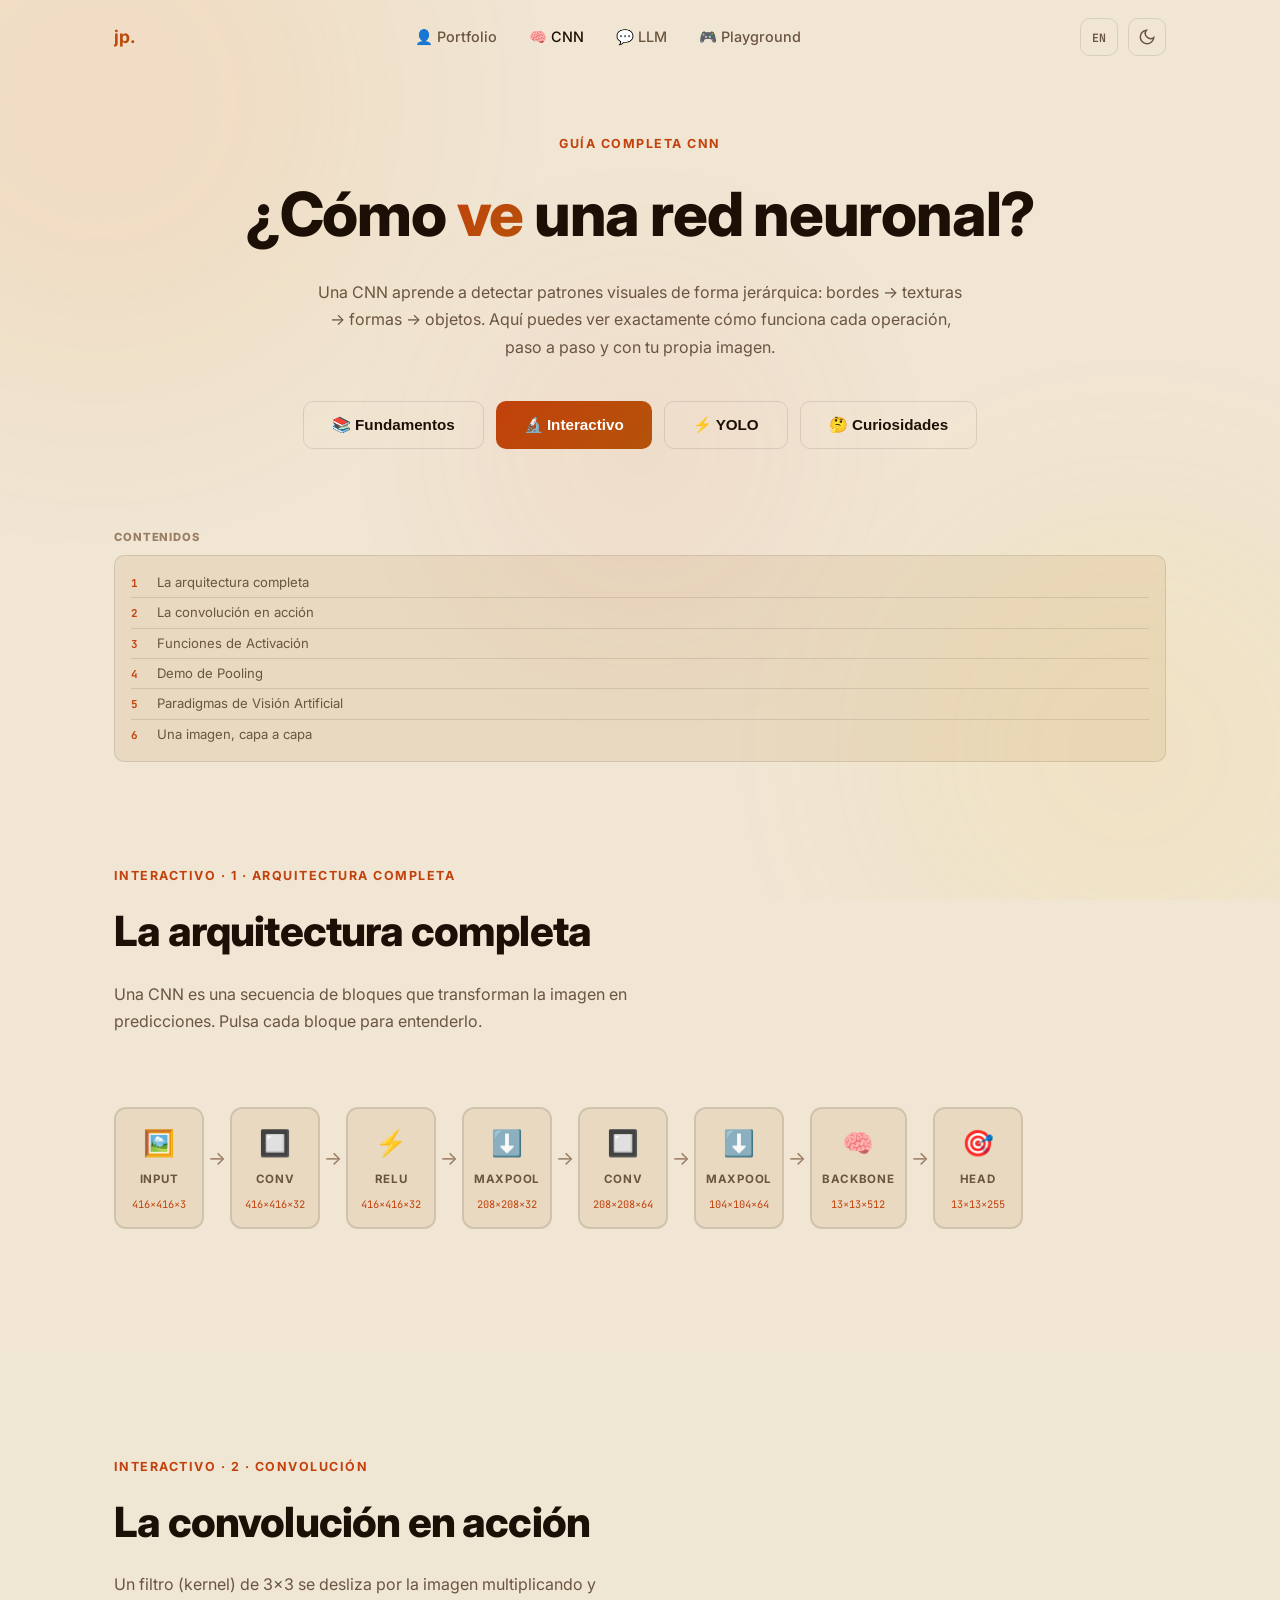
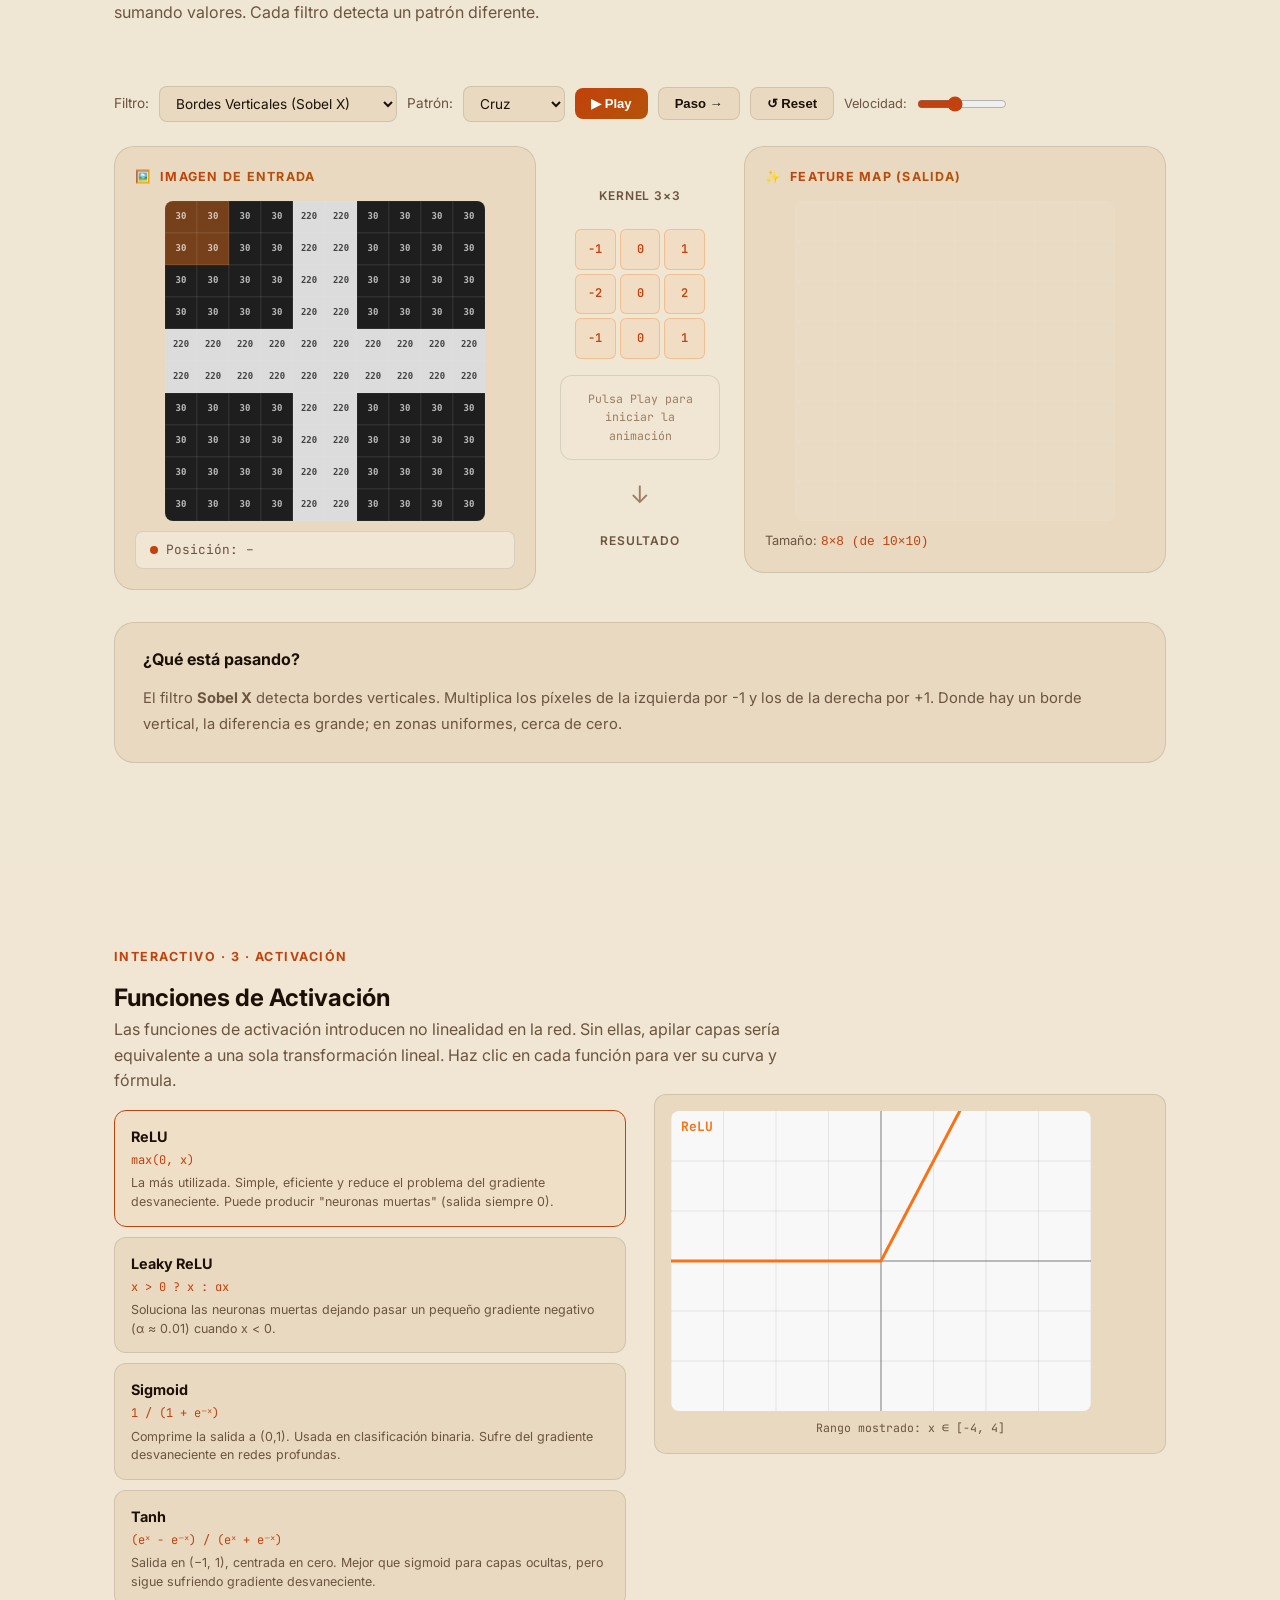
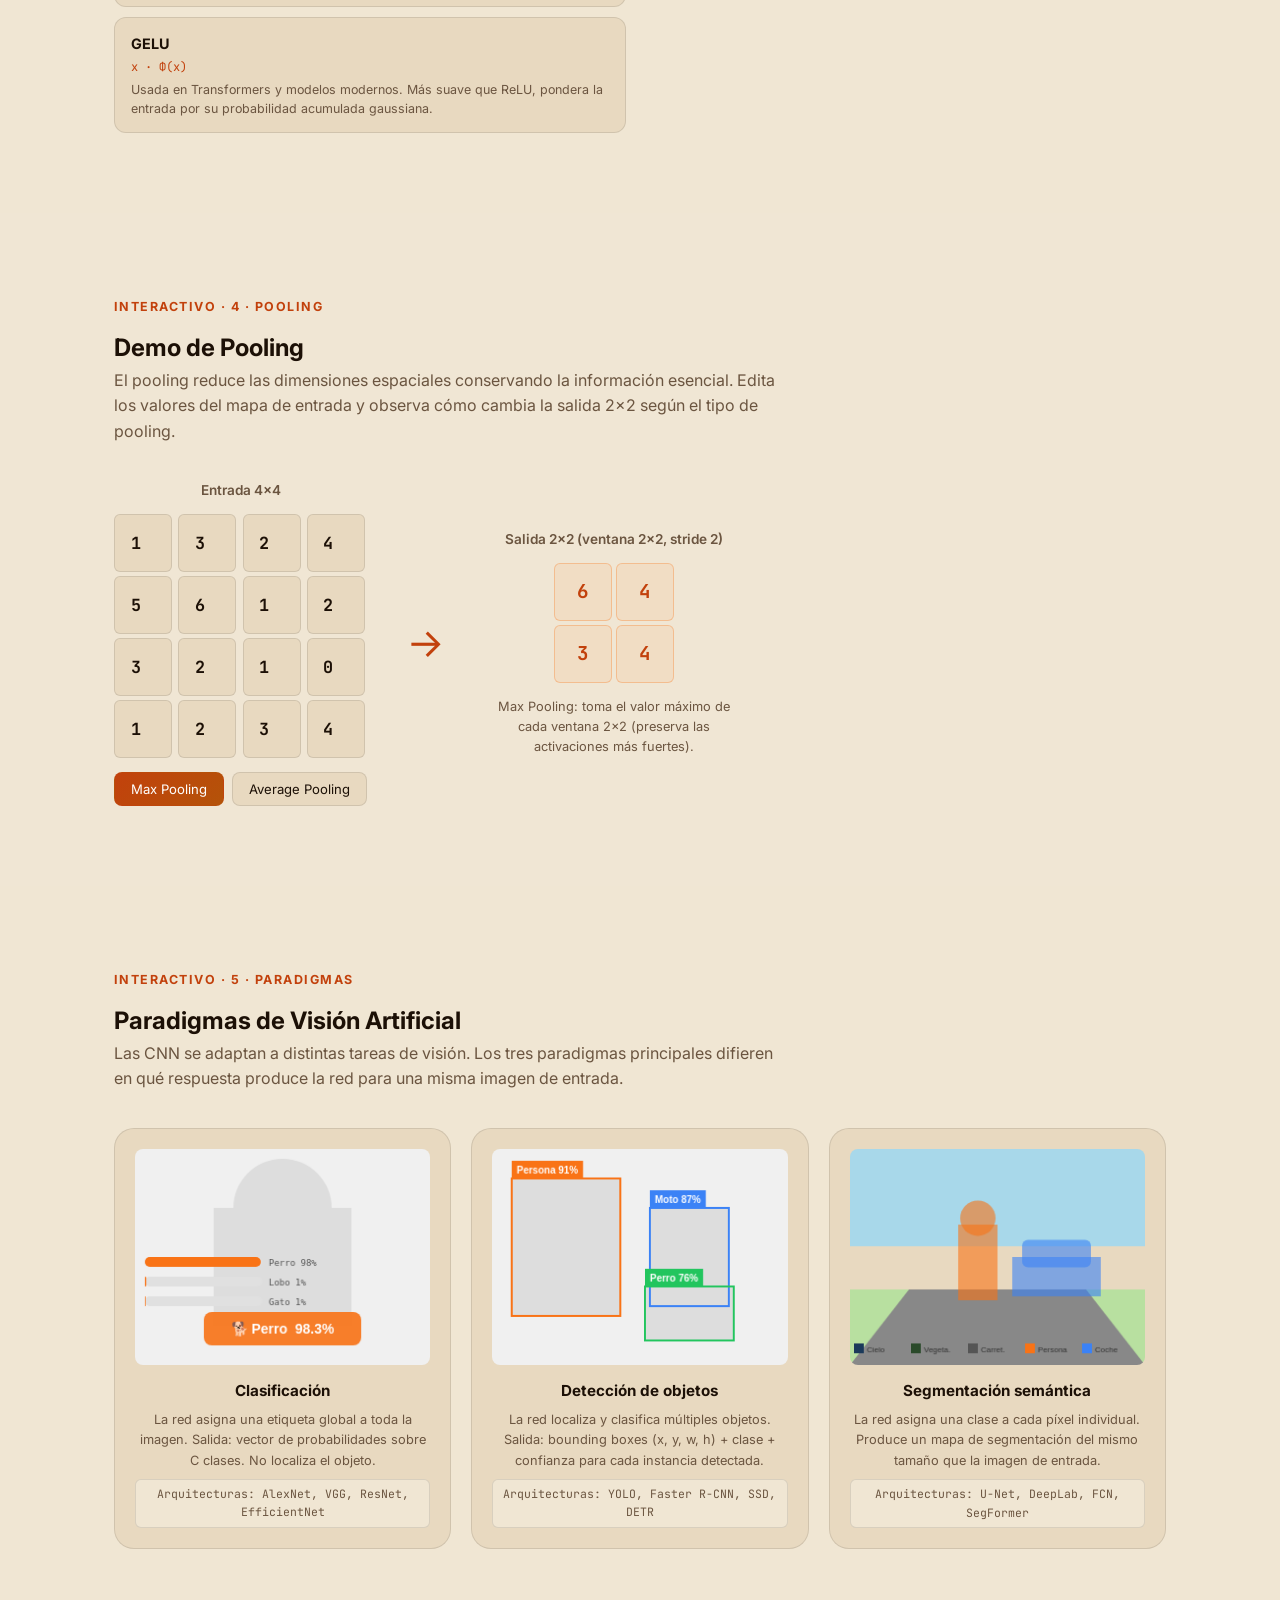
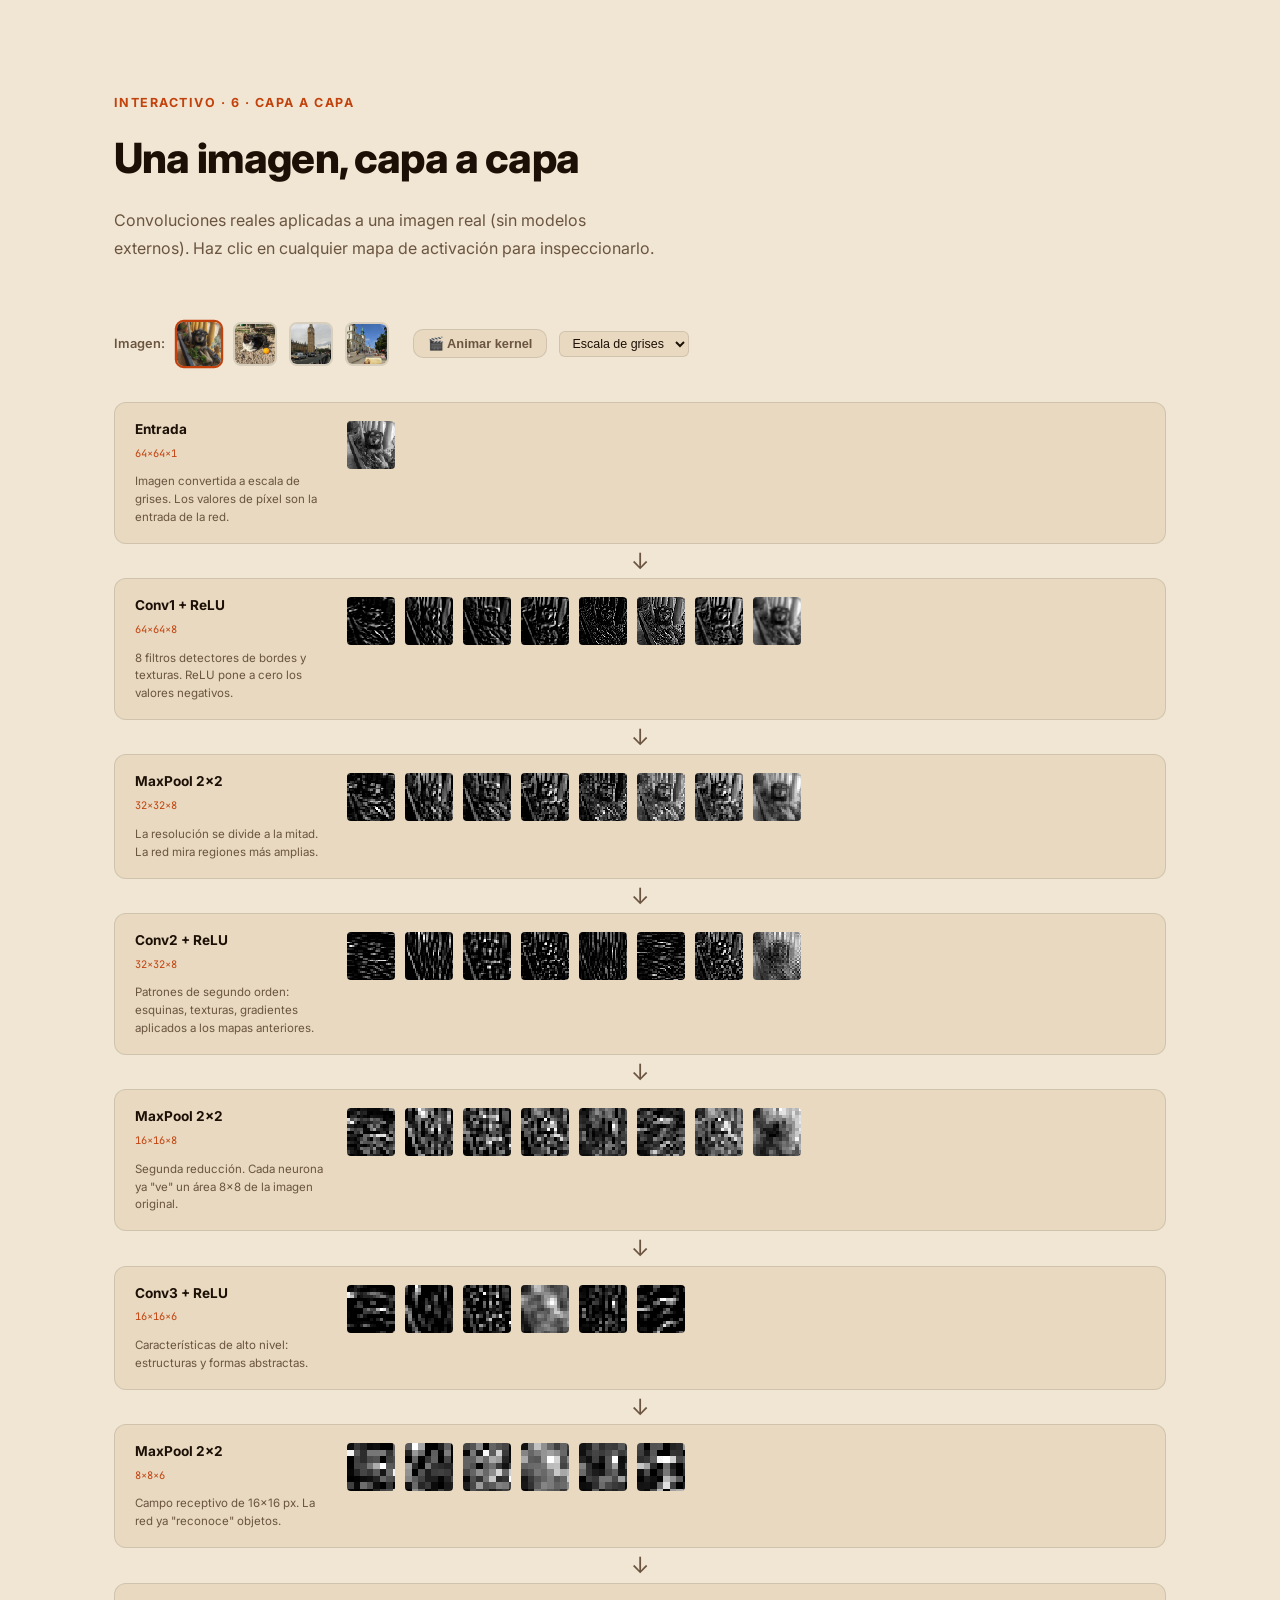
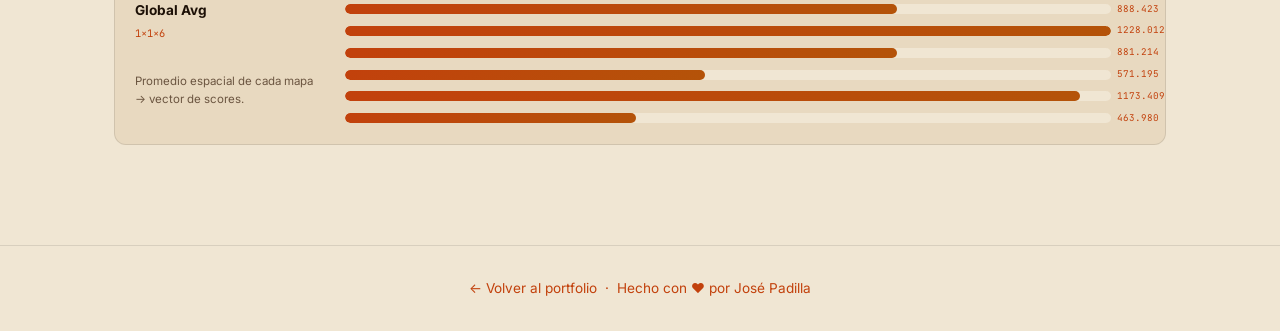
==== commit ded2eb81: "Improve user experience - Added portfolio pagination and models" ====
--- a/cnn.html
+++ b/cnn.html
@@ -1983,8 +1983,21 @@
   <!-- ── TAB 1: FUNDAMENTOS ─────────────────── -->
   <div class="tab-panel" id="tab-fundamentos">
 
+    <div class="section-index">
+      <p class="section-idx-title" data-i18n="idx_label">Contenidos</p>
+      <ol class="section-idx-list">
+        <li><a class="section-idx-link" href="#sec-cnn-f0"><span data-i18n="f0_h2">¿Qué es una CNN?</span></a></li>
+        <li><a class="section-idx-link" href="#sec-cnn-f1"><span data-i18n="f1_h2">Historia y evolución</span></a></li>
+        <li><a class="section-idx-link" href="#sec-cnn-f2"><span data-i18n="f2_h2">Componentes de una CNN</span></a></li>
+        <li><a class="section-idx-link" href="#sec-cnn-f3"><span data-i18n="f3_h2">¿Por qué funcionan tan bien?</span></a></li>
+        <li><a class="section-idx-link" href="#sec-cnn-f4"><span data-i18n="f4_h2">Aplicaciones reales</span></a></li>
+        <li><a class="section-idx-link" href="#sec-cnn-f5"><span data-i18n="f5_h2">Limitaciones y retos</span></a></li>
+        <li><a class="section-idx-link" href="#sec-cnn-f6"><span data-i18n="f6_h2">Referencias fundamentales</span></a></li>
+      </ol>
+    </div>
+
     <!-- ── INTRO ── -->
-    <section class="fund-section">
+    <section class="fund-section" id="sec-cnn-f0">
       <div class="container">
         <span class="section-label" data-i18n="f0_label">Fundamentos · 1 · ¿Qué es una CNN?</span>
         <h2 data-i18n="f0_h2">¿Qué es una CNN?</h2>
@@ -2023,7 +2036,7 @@
     </section>
 
     <!-- ── HISTORIA ── -->
-    <section class="fund-section fund-section--alt">
+    <section class="fund-section fund-section--alt" id="sec-cnn-f1">
       <div class="container">
         <span class="section-label" data-i18n="f1_label">Fundamentos · 2 · Historia</span>
         <h2 data-i18n="f1_h2">Historia y evolución</h2>
@@ -2033,7 +2046,7 @@
           <div class="hist-item">
             <div class="hist-year">1989</div>
             <div class="hist-content">
-              <strong data-i18n="hist_1989_title">Backprop en CNNs — LeCun et al.</strong>
+              <strong data-i18n="hist_1989_title">Backprop en CNNs (LeCun et al.)</strong>
               <p data-i18n="hist_1989_p">Yann LeCun demuestra que la retropropagación puede entrenar redes convolucionales para reconocer
                 dígitos escritos a mano.</p>
             </div>
@@ -2049,7 +2062,7 @@
           <div class="hist-item">
             <div class="hist-year">2006</div>
             <div class="hist-content">
-              <strong data-i18n="hist_2006_title">Deep Belief Networks — Hinton</strong>
+              <strong data-i18n="hist_2006_title">Deep Belief Networks (Hinton)</strong>
               <p data-i18n="hist_2006_p">El "Deep Learning Renaissance": preentrenamiento no supervisado que permite entrenar redes profundas
                 estables por primera vez.</p>
             </div>
@@ -2065,7 +2078,7 @@
           <div class="hist-item">
             <div class="hist-year">2012</div>
             <div class="hist-content">
-              <strong data-i18n="hist_2012_title">AlexNet — ImageNet LSVRC</strong>
+              <strong data-i18n="hist_2012_title">AlexNet (ImageNet LSVRC)</strong>
               <p data-i18n="hist_2012_p">Krizhevsky, Sutskever y Hinton ganan ILSVRC con un error top-5 del 15,3% (vs 26,2% del segundo). Las
                 CNN se imponen definitivamente. Introdujo ReLU y dropout.</p>
             </div>
@@ -2081,7 +2094,7 @@
           <div class="hist-item">
             <div class="hist-year">2015</div>
             <div class="hist-content">
-              <strong data-i18n="hist_2015_title">ResNet — conexiones residuales</strong>
+              <strong data-i18n="hist_2015_title">ResNet (conexiones residuales)</strong>
               <p data-i18n="hist_2015_p">He et al. presentan las conexiones de salto (<em>skip connections</em>) que permiten entrenar redes de
                 152 capas. Error top-5 del 3,57%, superando a humanos (5,1%).</p>
             </div>
@@ -2089,7 +2102,7 @@
           <div class="hist-item">
             <div class="hist-year">2016</div>
             <div class="hist-content">
-              <strong data-i18n="hist_2016_title">YOLO — detección en tiempo real</strong>
+              <strong data-i18n="hist_2016_title">YOLO (detección en tiempo real)</strong>
               <p data-i18n="hist_2016_p">Redmon et al. presentan You Only Look Once: detección de objetos a 45 FPS en una sola pasada,
                 unificando localización y clasificación.</p>
             </div>
@@ -2115,7 +2128,7 @@
     </section>
 
     <!-- ── COMPONENTES ── -->
-    <section class="fund-section">
+    <section class="fund-section" id="sec-cnn-f2">
       <div class="container">
         <span class="section-label" data-i18n="f2_label">Fundamentos · 3 · Componentes</span>
         <h2 data-i18n="f2_h2">Componentes de una CNN</h2>
@@ -2183,7 +2196,7 @@
     </section>
 
     <!-- ── POR QUÉ FUNCIONAN ── -->
-    <section class="fund-section fund-section--alt">
+    <section class="fund-section fund-section--alt" id="sec-cnn-f3">
       <div class="container">
         <span class="section-label" data-i18n="f3_label">Fundamentos · 4 · ¿Por qué funcionan?</span>
         <h2 data-i18n="f3_h2">¿Por qué funcionan tan bien?</h2>
@@ -2223,7 +2236,7 @@
     </section>
 
     <!-- ── APLICACIONES ── -->
-    <section class="fund-section">
+    <section class="fund-section" id="sec-cnn-f4">
       <div class="container">
         <span class="section-label" data-i18n="f4_label">Fundamentos · 5 · Aplicaciones</span>
         <h2 data-i18n="f4_h2">Aplicaciones reales</h2>
@@ -2271,7 +2284,7 @@
     </section>
 
     <!-- ── LIMITACIONES ── -->
-    <section class="fund-section fund-section--alt">
+    <section class="fund-section fund-section--alt" id="sec-cnn-f5">
       <div class="container">
         <span class="section-label" data-i18n="f5_label">Fundamentos · 6 · Limitaciones</span>
         <h2 data-i18n="f5_h2">Limitaciones y retos</h2>
@@ -2321,7 +2334,7 @@
     </section>
 
     <!-- ── REFERENCIAS ── -->
-    <section class="fund-section">
+    <section class="fund-section" id="sec-cnn-f6">
       <div class="container">
         <span class="section-label" data-i18n="f6_label">Fundamentos · 7 · Referencias</span>
         <h2 data-i18n="f6_h2">Referencias fundamentales</h2>
@@ -2378,6 +2391,19 @@
 
   <!-- ── TAB 2: INTERACTIVO ─────────────────── -->
   <div class="tab-panel active" id="tab-interactivo">
+
+    <div class="section-index">
+      <p class="section-idx-title" data-i18n="idx_label">Contenidos</p>
+      <ol class="section-idx-list">
+        <li><a class="section-idx-link" href="#arquitectura"><span data-i18n="i1_h2">La arquitectura completa</span></a></li>
+        <li><a class="section-idx-link" href="#convolucion"><span data-i18n="i2_h2">La convolución en acción</span></a></li>
+        <li><a class="section-idx-link" href="#activaciones"><span data-i18n="i3_h2">Funciones de Activación</span></a></li>
+        <li><a class="section-idx-link" href="#pooling-demo"><span data-i18n="i4_h2">Demo de Pooling</span></a></li>
+        <li><a class="section-idx-link" href="#paradigmas"><span data-i18n="i5_h2">Paradigmas de Visión Artificial</span></a></li>
+        <li><a class="section-idx-link" href="#sec-cnn-i6"><span data-i18n="i6_h2">Una imagen, capa a capa</span></a></li>
+      </ol>
+    </div>
+
     <!-- ═══════════════════════════════════════════
      ARQUITECTURA
      ═══════════════════════════════════════════ -->
@@ -2549,8 +2575,8 @@
           style="margin-top:32px;background:var(--bg-card);border:1px solid var(--border);border-radius:var(--radius-lg);padding:24px 28px;">
           <h4 style="font-weight:700;margin-bottom:12px;" data-i18n="conv_explain_h4">¿Qué está pasando?</h4>
           <p style="color:var(--text-muted);font-size:0.92rem;line-height:1.8;" id="kernelExplanation">
-            El filtro Sobel X detecta cambios bruscos de intensidad en dirección horizontal — es decir, <strong>bordes
-              verticales</strong>.
+            El filtro Sobel X detecta cambios bruscos de intensidad en dirección horizontal (es decir, <strong>bordes
+              verticales</strong>).
             Multiplica los píxeles de la izquierda por -1 y los de la derecha por +1. Donde hay borde, la diferencia es
             grande; donde hay zona uniforme, casi cero.
           </p>
@@ -2656,7 +2682,7 @@
               <div class="pool-cell pool-cell--out" id="po3">4</div>
             </div>
             <div class="pool-explain" id="poolExplain">
-              Max Pooling: toma el valor máximo de cada ventana 2×2 — preserva las activaciones más fuertes.
+              Max Pooling: toma el valor máximo de cada ventana 2×2 (preserva las activaciones más fuertes).
             </div>
           </div>
         </div>
@@ -2699,12 +2725,12 @@
     </section>
 
     <!-- ── PIPELINE VISUALIZER ── -->
-    <section style="padding:60px 0 80px;">
+    <section style="padding:60px 0 80px;" id="sec-cnn-i6">
       <div class="container">
         <div class="reveal">
           <span class="section-label" data-i18n="i6_label">Interactivo · 6 · Capa a capa</span>
           <h2 class="section-title" data-i18n="i6_h2">Una imagen, capa a capa</h2>
-          <p class="section-subtitle" data-i18n="i6_subtitle">Convoluciones reales aplicadas a una imagen real — sin modelos externos. Haz clic en cualquier mapa de activación para inspeccionarlo.</p>
+          <p class="section-subtitle" data-i18n="i6_subtitle">Convoluciones reales aplicadas a una imagen real (sin modelos externos). Haz clic en cualquier mapa de activación para inspeccionarlo.</p>
         </div>
 
         <!-- Image picker + animation button -->
@@ -2780,8 +2806,18 @@
   <!-- ── TAB 4: YOLO ───────────────────────── -->
   <div class="tab-panel" id="tab-yolo">
 
+    <div class="section-index">
+      <p class="section-idx-title" data-i18n="idx_label">Contenidos</p>
+      <ol class="section-idx-list">
+        <li><a class="section-idx-link" href="#sec-yolo1"><span data-i18n="yolo_hero_h2">El detector que lo cambió todo</span></a></li>
+        <li><a class="section-idx-link" href="#sec-yolo2"><span data-i18n="yolo_hist_h2">La evolución de YOLO</span></a></li>
+        <li><a class="section-idx-link" href="#yolo"><span data-i18n="yolo_mech_h2">De features a detecciones: YOLO</span></a></li>
+        <li><a class="section-idx-link" href="#sec-yolo4"><span data-i18n="feat_h2">Lo que ve la red en cada capa</span></a></li>
+      </ol>
+    </div>
+
     <!-- ── YOLO HERO ── -->
-    <section style="padding:80px 0 40px;">
+    <section style="padding:80px 0 40px;" id="sec-yolo1">
       <div class="container">
         <div class="reveal">
           <span class="section-label" data-i18n="yolo_hero_label">YOLO · 1 · You Only Look Once</span>
@@ -2834,7 +2870,7 @@
     </section>
 
     <!-- ── HISTORIA ── -->
-    <section style="background:rgba(255,255,255,0.01);padding:60px 0;">
+    <section style="background:rgba(255,255,255,0.01);padding:60px 0;" id="sec-yolo2">
       <div class="container">
         <div class="reveal">
           <span class="section-label" data-i18n="yolo_hist_label">YOLO · 2 · Historia</span>
@@ -2847,7 +2883,7 @@
             <div class="yolo-tl-year">2016</div>
             <div class="yolo-tl-dot"></div>
             <div class="yolo-tl-card">
-              <div class="yolo-tl-tag">v1 — Redmon et al.</div>
+              <div class="yolo-tl-tag">v1 (Redmon et al.)</div>
               <h4 data-i18n="yolo_v1_h4">You Only Look Once</h4>
               <p data-i18n="yolo_v1_p">El paper original que lo cambia todo. Una única red procesa la imagen completa y predice cajas y clases en un solo paso. <strong>45 FPS</strong> en GPU, algo impensable hasta entonces.</p>
               <div class="yolo-tl-stats">
@@ -2859,7 +2895,7 @@
             <div class="yolo-tl-year">2017</div>
             <div class="yolo-tl-dot"></div>
             <div class="yolo-tl-card">
-              <div class="yolo-tl-tag">v2 — YOLO9000</div>
+              <div class="yolo-tl-tag">v2 (YOLO9000)</div>
               <h4>Better, Faster, Stronger</h4>
               <p data-i18n="yolo_v2_p">Incorpora <em>anchor boxes</em> aprendidos del dataset, batch normalization y entrenamiento multi-escala. Capaz de detectar más de <strong>9.000 clases</strong> combinando COCO e ImageNet.</p>
               <div class="yolo-tl-stats">
@@ -2871,7 +2907,7 @@
             <div class="yolo-tl-year">2018</div>
             <div class="yolo-tl-dot"></div>
             <div class="yolo-tl-card">
-              <div class="yolo-tl-tag">v3 — Darknet-53</div>
+              <div class="yolo-tl-tag">v3 (Darknet-53)</div>
               <h4 data-i18n="yolo_v3_h4">Detección multi-escala</h4>
               <p data-i18n="yolo_v3_p">Nuevo backbone Darknet-53 con conexiones residuales. Predice en <strong>3 escalas distintas</strong> (13×13, 26×26, 52×52) para detectar objetos de cualquier tamaño. El que más usé en producción.</p>
               <div class="yolo-tl-stats">
@@ -2895,7 +2931,7 @@
             <div class="yolo-tl-year">2023</div>
             <div class="yolo-tl-dot"></div>
             <div class="yolo-tl-card">
-              <div class="yolo-tl-tag">v8 — Ultralytics</div>
+              <div class="yolo-tl-tag">v8 (Ultralytics)</div>
               <h4 data-i18n="yolo_v8_h4">State of the art actual</h4>
               <p data-i18n="yolo_v8_p"><strong>Anchor-free</strong>, cabeza desacoplada, una sola librería unificada para detección, segmentación, clasificación y pose estimation. El estándar de la industria hoy.</p>
               <div class="yolo-tl-stats">
@@ -2926,17 +2962,17 @@
 
           <div class="yolo-steps">
             <div class="yolo-step active" data-yolo="grid">
-              <div class="step-num">01 — Grid</div>
+              <div class="step-num">01 (Grid)</div>
               <h4 data-i18n="yolo_step1_h4">División en rejilla S×S</h4>
               <p data-i18n="yolo_step1_p">YOLO divide la imagen en una rejilla de 13×13 celdas. Cada celda es responsable de detectar objetos cuyo centro cae en ella.</p>
             </div>
             <div class="yolo-step" data-yolo="anchors">
-              <div class="step-num">02 — Anchor Boxes</div>
+              <div class="step-num">02 (Anchor Boxes)</div>
               <h4 data-i18n="yolo_step2_h4">Cajas ancla predefinidas</h4>
               <p data-i18n="yolo_step2_p">Cada celda predice B=3 cajas ancla de distintos tamaños (alta, ancha, cuadrada). Los anclas son proporciones aprendidas del dataset.</p>
             </div>
             <div class="yolo-step" data-yolo="prediction">
-              <div class="step-num">03 — <span data-i18n="yolo_step3_label">Predicción</span></div>
+              <div class="step-num">03 (<span data-i18n="yolo_step3_label">Predicción</span>)</div>
               <h4 data-i18n="yolo_step3_h4">Salida por celda</h4>
               <p data-i18n="yolo_step3_p">Para cada ancla se predice: offset (x,y), escala (w,h), confianza de objeto, y probabilidad de cada clase.</p>
               <div class="output-format">
@@ -2949,7 +2985,7 @@
               </div>
             </div>
             <div class="yolo-step" data-yolo="nms">
-              <div class="step-num">04 — NMS</div>
+              <div class="step-num">04 (NMS)</div>
               <h4>Non-Maximum Suppression</h4>
               <p data-i18n="yolo_step4_p">Múltiples celdas pueden detectar el mismo objeto. NMS elimina duplicados conservando solo la caja con mayor confianza por objeto.</p>
             </div>
@@ -2983,7 +3019,7 @@
     </section>
 
     <!-- ── FEATURE MAPS ── -->
-    <section style="padding:60px 0 80px;">
+    <section style="padding:60px 0 80px;" id="sec-yolo4">
       <div class="container">
         <div class="reveal">
           <span class="section-label" data-i18n="feat_label">YOLO · 4 · Dentro del backbone</span>
@@ -3588,6 +3624,7 @@
     const CNN_I18N = {
       // Hero
       hero_label:     { es: 'Guía completa CNN', en: 'Complete CNN Guide' },
+      idx_label:      { es: 'Contenidos', en: 'Contents' },
       hero_h1:        { es: '¿Cómo <span style="background:var(--gradient);-webkit-background-clip:text;-webkit-text-fill-color:transparent;background-clip:text;">ve</span> una red neuronal?', en: 'How does a <span style="background:var(--gradient);-webkit-background-clip:text;-webkit-text-fill-color:transparent;background-clip:text;">neural network</span> see?' },
       hero_subtitle:  { es: 'Una CNN aprende a detectar patrones visuales de forma jerárquica: bordes → texturas → formas → objetos. Aquí puedes ver exactamente cómo funciona cada operación, paso a paso y con tu propia imagen.', en: 'A CNN learns to detect visual patterns hierarchically: edges → textures → shapes → objects. Here you can see exactly how each operation works, step by step with your own image.' },
       tab_fundamentos:   { es: '📚 Fundamentos', en: '📚 Fundamentals' },
@@ -3608,21 +3645,21 @@
       f1_label:       { es: 'Fundamentos · 2 · Historia', en: 'Fundamentals · 2 · History' },
       f1_h2:          { es: 'Historia y evolución', en: 'History and evolution' },
       f1_lead:        { es: 'Las CNN han evolucionado desde experimentos teóricos en los años 80 hasta convertirse en la columna vertebral de la visión artificial moderna.', en: 'CNNs have evolved from theoretical experiments in the 1980s to become the backbone of modern computer vision.' },
-      hist_1989_title:{ es: 'Backprop en CNNs — LeCun et al.', en: 'Backprop in CNNs — LeCun et al.' },
+      hist_1989_title:{ es: 'Backprop en CNNs (LeCun et al.)', en: 'Backprop in CNNs — LeCun et al.' },
       hist_1989_p:    { es: 'Yann LeCun demuestra que la retropropagación puede entrenar redes convolucionales para reconocer dígitos escritos a mano.', en: 'Yann LeCun demonstrates that backpropagation can train convolutional networks to recognize handwritten digits.' },
       hist_1998_title:{ es: 'LeNet-5', en: 'LeNet-5' },
       hist_1998_p:    { es: 'Primera CNN con arquitectura moderna (conv → pool → conv → pool → FC). Desplegada por bancos de EE.UU. para leer cheques.', en: 'First CNN with modern architecture (conv → pool → conv → pool → FC). Deployed by US banks to read checks.' },
-      hist_2006_title:{ es: 'Deep Belief Networks — Hinton', en: 'Deep Belief Networks — Hinton' },
+      hist_2006_title:{ es: 'Deep Belief Networks (Hinton)', en: 'Deep Belief Networks — Hinton' },
       hist_2006_p:    { es: 'El "Deep Learning Renaissance": preentrenamiento no supervisado que permite entrenar redes profundas estables por primera vez.', en: 'The "Deep Learning Renaissance": unsupervised pretraining that enables stable deep network training for the first time.' },
       hist_2009_title:{ es: 'ImageNet dataset', en: 'ImageNet dataset' },
       hist_2009_p:    { es: 'Fei-Fei Li publica ImageNet: 14 millones de imágenes, 21.000 categorías. Nace el benchmark que cambiaría el campo.', en: 'Fei-Fei Li publishes ImageNet: 14 million images, 21,000 categories. The benchmark that would change the field is born.' },
-      hist_2012_title:{ es: 'AlexNet — ImageNet LSVRC', en: 'AlexNet — ImageNet LSVRC' },
+      hist_2012_title:{ es: 'AlexNet (ImageNet LSVRC)', en: 'AlexNet — ImageNet LSVRC' },
       hist_2012_p:    { es: 'Krizhevsky, Sutskever y Hinton ganan ILSVRC con un error top-5 del 15,3% (vs 26,2% del segundo). Las CNN se imponen definitivamente. Introdujo ReLU y dropout.', en: 'Krizhevsky, Sutskever and Hinton win ILSVRC with a top-5 error of 15.3% (vs 26.2% for second place). CNNs dominate definitively. Introduced ReLU and dropout.' },
       hist_2014_title:{ es: 'VGGNet &amp; GoogLeNet (Inception)', en: 'VGGNet &amp; GoogLeNet (Inception)' },
       hist_2014_p:    { es: 'VGG muestra que la profundidad importa (16-19 capas). Inception introduce los módulos paralelos y reduce el coste computacional.', en: 'VGG shows that depth matters (16-19 layers). Inception introduces parallel modules and reduces computational cost.' },
-      hist_2015_title:{ es: 'ResNet — conexiones residuales', en: 'ResNet — residual connections' },
+      hist_2015_title:{ es: 'ResNet (conexiones residuales)', en: 'ResNet — residual connections' },
       hist_2015_p:    { es: 'He et al. presentan las conexiones de salto (<em>skip connections</em>) que permiten entrenar redes de 152 capas. Error top-5 del 3,57%, superando a humanos (5,1%).', en: 'He et al. present <em>skip connections</em> that allow training 152-layer networks. Top-5 error of 3.57%, surpassing humans (5.1%).' },
-      hist_2016_title:{ es: 'YOLO — detección en tiempo real', en: 'YOLO — real-time detection' },
+      hist_2016_title:{ es: 'YOLO (detección en tiempo real)', en: 'YOLO — real-time detection' },
       hist_2016_p:    { es: 'Redmon et al. presentan You Only Look Once: detección de objetos a 45 FPS en una sola pasada, unificando localización y clasificación.', en: 'Redmon et al. present You Only Look Once: object detection at 45 FPS in a single pass, unifying localization and classification.' },
       hist_2019_title:{ es: 'EfficientNet', en: 'EfficientNet' },
       hist_2019_p:    { es: 'Tan &amp; Le proponen escalar redes de forma sistemática (profundidad, anchura, resolución) logrando el mejor ratio precisión/FLOPs del momento.', en: 'Tan &amp; Le propose systematic network scaling (depth, width, resolution) achieving the best accuracy/FLOPs ratio at the time.' },
@@ -3768,7 +3805,7 @@
       // Interactivo 6 — Pipeline
       i6_label:       { es: 'Interactivo · 6 · Capa a capa', en: 'Interactive · 6 · Layer by layer' },
       i6_h2:          { es: 'Una imagen, capa a capa', en: 'One image, layer by layer' },
-      i6_subtitle:    { es: 'Convoluciones reales aplicadas a una imagen real — sin modelos externos. Haz clic en cualquier mapa de activación para inspeccionarlo.', en: 'Real convolutions applied to a real image — no external models. Click any activation map to inspect it.' },
+      i6_subtitle:    { es: 'Convoluciones reales aplicadas a una imagen real (sin modelos externos). Haz clic en cualquier mapa de activación para inspeccionarlo.', en: 'Real convolutions applied to a real image — no external models. Click any activation map to inspect it.' },
       pipe_image_label:{ es: 'Imagen:', en: 'Image:' },
       pipe_anim_btn:  { es: '🎬 Animar kernel', en: '🎬 Animate kernel' },
       cmap_gray:      { es: 'Escala de grises', en: 'Grayscale' },
@@ -3851,7 +3888,7 @@
       // Curiosidades
       cur_label:       { es: 'Curiosidades', en: 'Curiosities' },
       cur_h2:          { es: 'Lo que las CNNs no te cuentan', en: 'What CNNs don\'t tell you' },
-      cur_subtitle:    { es: 'Comportamientos sorprendentes, errores documentados y fenómenos contraintuitivos que revelan cómo piensan —y cómo fallan— las redes neuronales convolucionales.', en: 'Surprising behaviors, documented failures and counterintuitive phenomena that reveal how convolutional neural networks think — and fail.' },
+      cur_subtitle:    { es: 'Comportamientos sorprendentes, errores documentados y fenómenos contraintuitivos que revelan cómo piensan (y cómo fallan) las redes neuronales convolucionales.', en: 'Surprising behaviors, documented failures and counterintuitive phenomena that reveal how convolutional neural networks think — and fail.' },
       // índice (etiquetas cortas)
       cur1_num_s:      { es: '01', en: '01' },
       cur1_title_s:    { es: 'Ejemplos adversariales', en: 'Adversarial examples' },
@@ -4149,7 +4186,7 @@
       blur: { es: 'El <strong>Gaussiano</strong> suaviza la imagen. Promedia los píxeles ponderando más el centro y menos los extremos. Se usa en capas iniciales para reducir ruido.', en: 'The <strong>Gaussian</strong> smooths the image. It averages pixels weighting the center more and edges less. Used in early layers to reduce noise.' },
       sharpen: { es: 'El filtro de <strong>Nitidez</strong> amplifica las diferencias locales. Suma al píxel central el negativo de sus vecinos, creando el efecto de mayor definición.', en: 'The <strong>Sharpen</strong> filter amplifies local differences. It adds to the central pixel the negative of its neighbors, creating a higher definition effect.' },
       emboss: { es: 'El filtro de <strong>Relieve</strong> da sensación de profundidad resaltando bordes diagonales. Es otro ejemplo de cómo distintos kernels detectan distintos tipos de estructura.', en: 'The <strong>Emboss</strong> filter gives a depth sensation by highlighting diagonal edges. It is another example of how different kernels detect different types of structure.' },
-      identity: { es: 'La <strong>Identidad</strong> no altera la imagen — cada píxel se multiplica por 1 y los vecinos por 0. Sirve como referencia para entender que la convolución es literalmente una suma ponderada de vecinos.', en: 'The <strong>Identity</strong> does not alter the image — each pixel is multiplied by 1 and neighbors by 0. It serves as a reference to understand that convolution is literally a weighted sum of neighbors.' }
+      identity: { es: 'La <strong>Identidad</strong> no altera la imagen (cada píxel se multiplica por 1 y los vecinos por 0). Sirve como referencia para entender que la convolución es literalmente una suma ponderada de vecinos.', en: 'The <strong>Identity</strong> does not alter the image — each pixel is multiplied by 1 and neighbors by 0. It serves as a reference to understand that convolution is literally a weighted sum of neighbors.' }
     };
     const KERNEL_EXPLANATIONS = Object.fromEntries(Object.entries(KERNEL_EXPLANATIONS_I18N).map(([k,v])=>[k,v[LANG]||v.es]));
 
@@ -4313,7 +4350,7 @@
       drawInput(row, col);
       drawOutput(row, col);
       updateMath(cells, sum);
-      document.getElementById('stepPos').textContent = `(${row},${col}) — paso ${stepIdx + 1}/${(N - 2) * (N - 2)}`;
+      document.getElementById('stepPos').textContent = `(${row},${col}) · paso ${stepIdx + 1}/${(N - 2) * (N - 2)}`;
       stepIdx++;
     }
 
@@ -4709,8 +4746,8 @@
       });
       results.forEach((v, i) => { document.getElementById('po' + i).textContent = v; });
       const explain = type === 'max'
-        ? (LANG==='en' ? 'Max Pooling: takes the maximum value of each 2×2 window — preserves the strongest activations.' : 'Max Pooling: toma el valor máximo de cada ventana 2×2 — preserva las activaciones más fuertes.')
-        : (LANG==='en' ? 'Average Pooling: computes the mean of each 2×2 window — smooths the activations.' : 'Average Pooling: calcula la media de cada ventana 2×2 — suaviza las activaciones.');
+        ? (LANG==='en' ? 'Max Pooling: takes the maximum value of each 2×2 window — preserves the strongest activations.' : 'Max Pooling: toma el valor máximo de cada ventana 2×2 (preserva las activaciones más fuertes).')
+        : (LANG==='en' ? 'Average Pooling: computes the mean of each 2×2 window — smooths the activations.' : 'Average Pooling: calcula la media de cada ventana 2×2 (suaviza las activaciones).');
       document.getElementById('poolExplain').textContent = explain;
     }
 
@@ -4859,8 +4896,8 @@
     // ══════════════════════════════════════════════════
     const _k=(es,en)=>LANG==='en'?en:es;
     const PIPE_KERNELS_L1 = [
-      { name:'Sobel H',     desc:_k('Detecta bordes horizontales — cambios de brillo de arriba a abajo.','Detects horizontal edges — brightness changes from top to bottom.'), k:[[-1,-2,-1],[0,0,0],[1,2,1]] },
-      { name:'Sobel V',     desc:_k('Detecta bordes verticales — cambios de brillo de izquierda a derecha.','Detects vertical edges — brightness changes from left to right.'), k:[[-1,0,1],[-2,0,2],[-1,0,1]] },
+      { name:'Sobel H',     desc:_k('Detecta bordes horizontales (cambios de brillo de arriba a abajo).','Detects horizontal edges — brightness changes from top to bottom.'), k:[[-1,-2,-1],[0,0,0],[1,2,1]] },
+      { name:'Sobel V',     desc:_k('Detecta bordes verticales (cambios de brillo de izquierda a derecha).','Detects vertical edges — brightness changes from left to right.'), k:[[-1,0,1],[-2,0,2],[-1,0,1]] },
       { name:'Diagonal ↗',  desc:_k('Sensible a bordes a 45°.','Sensitive to 45° edges.'), k:[[0,1,2],[-1,0,1],[-2,-1,0]] },
       { name:'Diagonal ↘',  desc:_k('Sensible a bordes a -45°.','Sensitive to -45° edges.'), k:[[-2,-1,0],[-1,0,1],[0,1,2]] },
       { name:_k('Laplaciano','Laplacian'),  desc:_k('Detecta todos los bordes resaltando regiones de cambio rápido.','Detects all edges by highlighting regions of rapid change.'), k:[[0,-1,0],[-1,4,-1],[0,-1,0]] },
@@ -4873,7 +4910,7 @@
       { name:_k('Refuerzo V','V Reinforce'),  desc:_k('Refuerza los bordes verticales de la capa anterior.','Reinforces vertical edges from the previous layer.'), k:[[-1,2,-1],[-1,2,-1],[-1,2,-1]] },
       { name:_k('Esquinas','Corners'),        desc:_k('Detecta esquinas y puntos de cruce entre bordes.','Detects corners and crossing points between edges.'), k:[[-1,-1,0],[-1,0,1],[0,1,1]] },
       { name:'Blob',                          desc:_k('Detecta regiones circulares de alta activación.','Detects circular regions of high activation.'), k:[[-1,-1,-1],[-1,8,-1],[-1,-1,-1]] },
-      { name:'Gradiente X',                   desc:_k('Gradiente horizontal de segundo orden — curvatura de bordes.','Second-order horizontal gradient — edge curvature.'), k:[[1,-2,1],[1,-2,1],[1,-2,1]] },
+      { name:'Gradiente X',                   desc:_k('Gradiente horizontal de segundo orden (curvatura de bordes).','Second-order horizontal gradient — edge curvature.'), k:[[1,-2,1],[1,-2,1],[1,-2,1]] },
       { name:'Gradiente Y',                   desc:_k('Gradiente vertical de segundo orden.','Second-order vertical gradient.'), k:[[1,1,1],[-2,-2,-2],[1,1,1]] },
       { name:_k('Cruz','Cross'),              desc:_k('Responde a estructuras en forma de cruz.','Responds to cross-shaped structures.'), k:[[0,-1,0],[-1,5,-1],[0,-1,0]] },
       { name:_k('Textura','Texture'),         desc:_k('Detecta patrones repetitivos de textura.','Detects repetitive texture patterns.'), k:[[1,-1,1],[-1,1,-1],[1,-1,1]] },
--- a/style.css
+++ b/style.css
@@ -511,10 +511,13 @@
 .avatar-cartoon { opacity: 1; }
 .avatar-real    { opacity: 0; }
 
-.about-avatar:hover .avatar-cartoon,
 .about-avatar.reveal-real .avatar-cartoon { opacity: 0; }
-.about-avatar:hover .avatar-real,
 .about-avatar.reveal-real .avatar-real    { opacity: 1; }
+
+@media (hover: hover) {
+  .about-avatar:hover .avatar-cartoon { opacity: 0; }
+  .about-avatar:hover .avatar-real    { opacity: 1; }
+}
 
 .avatar-hint {
   position: absolute;
@@ -528,12 +531,11 @@
   align-items: center;
   justify-content: center;
   font-size: 0.85rem;
-  opacity: 0;
+  opacity: 1;
   transition: opacity 0.3s ease;
   pointer-events: none;
   z-index: 2;
 }
-.about-avatar:hover .avatar-hint { opacity: 1; }
 
 .about-avatar-glow {
   position: absolute;
@@ -1264,7 +1266,23 @@
 }
 
 @media (max-width: 480px) {
-  .projects-grid { grid-template-columns: 1fr; }
+  .projects-grid {
+    display: flex;
+    flex-direction: row;
+    overflow-x: auto;
+    scroll-snap-type: x mandatory;
+    -webkit-overflow-scrolling: touch;
+    gap: 16px;
+    padding-bottom: 12px;
+  }
+  .projects-grid::-webkit-scrollbar { height: 4px; }
+  .projects-grid::-webkit-scrollbar-track { background: transparent; }
+  .projects-grid::-webkit-scrollbar-thumb { background: var(--border); border-radius: 4px; }
+  .projects-grid .project-card {
+    flex: 0 0 82vw;
+    max-width: 340px;
+    scroll-snap-align: start;
+  }
   .skills-grid { grid-template-columns: 1fr; }
   .hero-actions { flex-direction: column; }
   .btn { justify-content: center; }
@@ -1284,31 +1302,31 @@
   gap: 8px;
   flex-wrap: wrap;
   margin-bottom: 40px;
-  border-bottom: 1px solid var(--border);
-  padding-bottom: 0;
 }
 
 .exp-tab {
-  padding: 10px 20px;
-  background: transparent;
-  border: none;
-  border-bottom: 2px solid transparent;
-  margin-bottom: -1px;
-  color: var(--text-muted);
-  font-size: 0.9rem;
+  padding: 8px 18px;
+  background: var(--bg-card);
+  border: 1px solid var(--border);
+  border-radius: 100px;
+  color: var(--text-muted);
+  font-size: 0.85rem;
   font-weight: 600;
   font-family: inherit;
   cursor: pointer;
   transition: all var(--transition);
-  border-radius: 6px 6px 0 0;
-}
-
-.exp-tab:hover { color: var(--text); }
+}
+
+.exp-tab:hover {
+  border-color: rgba(249,115,22,0.4);
+  color: var(--text);
+}
 
 .exp-tab.active {
-  color: var(--accent);
-  border-bottom-color: var(--accent);
-  background: rgba(249,115,22,0.05);
+  background: var(--accent);
+  border-color: transparent;
+  color: white;
+  box-shadow: 0 4px 16px rgba(249,115,22,0.42);
 }
 
 .exp-panel { display: none; }
@@ -1690,6 +1708,99 @@
   transform: translateY(-1px);
 }
 
+/* ── SECTION INDEX (cnn / llm tabs) ── */
+.tab-panel section { scroll-margin-top: 88px; }
+.section-index {
+  max-width: var(--container-width, 1100px);
+  margin: 0 auto;
+  padding: 20px var(--container-pad, 24px) 0;
+}
+.section-idx-title {
+  font-size: 0.7rem;
+  font-weight: 800;
+  letter-spacing: .08em;
+  text-transform: uppercase;
+  color: var(--text-dim);
+  margin: 0 0 8px;
+}
+.section-idx-list {
+  margin: 0;
+  padding: 12px 16px;
+  background: var(--bg-card);
+  border: 1px solid var(--border);
+  border-radius: 10px;
+  list-style: none;
+  counter-reset: idx-counter;
+}
+.section-idx-list li {
+  counter-increment: idx-counter;
+  display: flex;
+  align-items: baseline;
+  gap: 10px;
+  padding: 5px 0;
+  border-bottom: 1px solid var(--border);
+}
+.section-idx-list li:last-child { border-bottom: none; }
+.section-idx-list li::before {
+  content: counter(idx-counter);
+  font-family: 'JetBrains Mono', monospace;
+  font-size: 0.68rem;
+  font-weight: 700;
+  color: var(--accent);
+  min-width: 16px;
+}
+.section-idx-link {
+  font-size: 0.82rem;
+  color: var(--text-muted);
+  text-decoration: none;
+  transition: color .15s;
+  line-height: 1.4;
+}
+.section-idx-link:hover { color: var(--text); }
+
+/* ── NOTES PAGINATION ── */
+.notes-pagination {
+  display: flex;
+  align-items: center;
+  justify-content: center;
+  gap: 16px;
+  padding: 28px 0 8px;
+}
+.notes-page-btn {
+  padding: 7px 18px;
+  border: 1px solid var(--border);
+  border-radius: 8px;
+  background: var(--bg-card);
+  color: var(--text);
+  font-size: 0.82rem;
+  font-weight: 600;
+  cursor: pointer;
+  transition: all var(--transition);
+}
+.notes-page-btn:hover:not(:disabled) {
+  border-color: var(--accent);
+  color: var(--accent);
+}
+.notes-page-btn:disabled {
+  opacity: 0.35;
+  cursor: not-allowed;
+}
+.notes-page-edge {
+  padding: 7px 12px;
+  font-size: 0.88rem;
+}
+.notes-page-info {
+  font-family: 'JetBrains Mono', monospace;
+  font-size: 0.8rem;
+  color: var(--text-muted);
+  min-width: 52px;
+  text-align: center;
+}
+
+/* ── NOTES TIMELINE TOGGLE (mobile) ── */
+.ntlv-toggle { display: none; }
+.ntlv-toggle svg { transition: transform 0.2s; flex-shrink: 0; }
+
 /* ── NOTES FILTERS ── */
 .notes-filters {
   display: flex;
@@ -1727,6 +1838,27 @@
   /* Timeline de notas: versión vertical en móvil */
   .ntl-horizontal { display: none; }
   .ntl-vertical { display: block; }
+
+  /* Toggle del índice de notas en móvil */
+  .ntlv-toggle {
+    display: flex;
+    align-items: center;
+    justify-content: space-between;
+    width: 100%;
+    padding: 8px 2px;
+    background: none;
+    border: none;
+    border-bottom: 1px solid var(--border);
+    color: var(--text-muted);
+    font-size: 0.8rem;
+    font-weight: 600;
+    cursor: pointer;
+    margin-bottom: 2px;
+  }
+  .ntlv-toggle[aria-expanded="true"] svg { transform: rotate(180deg); }
+  .ntlv-body { display: none; }
+  .ntlv-body.open { display: block; }
+  .ntl-vertical::before { display: none; }
 
   /* Filtros: fila horizontal deslizable */
   .exp-tabs,
@@ -1742,7 +1874,7 @@
   .project-filters::-webkit-scrollbar,
   .notes-filters::-webkit-scrollbar { display: none; }
 
-  .exp-tab { padding: 8px 12px; font-size: 0.82rem; white-space: nowrap; flex-shrink: 0; }
+  .exp-tab { padding: 7px 14px; font-size: 0.82rem; white-space: nowrap; flex-shrink: 0; }
   .filter-pill { white-space: nowrap; flex-shrink: 0; }
 
   .tl-header { padding: 16px 18px 12px; }
